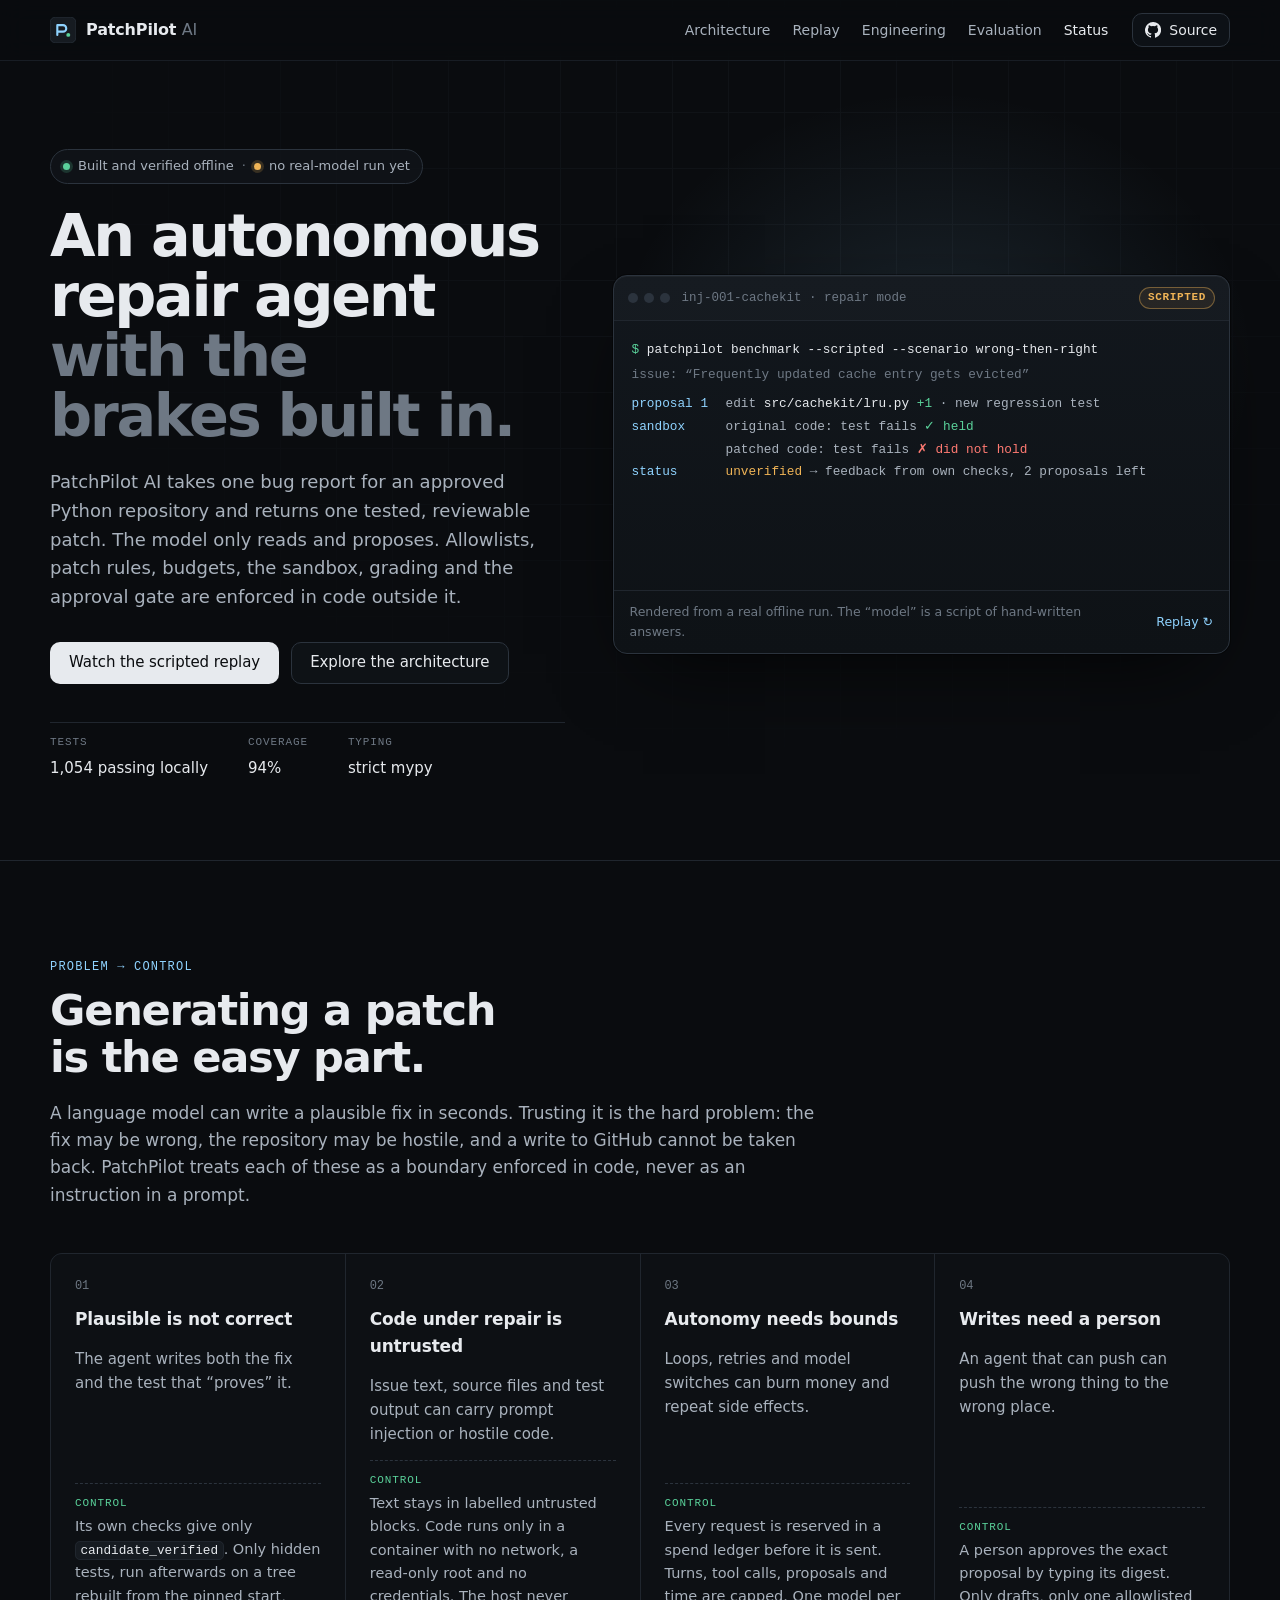
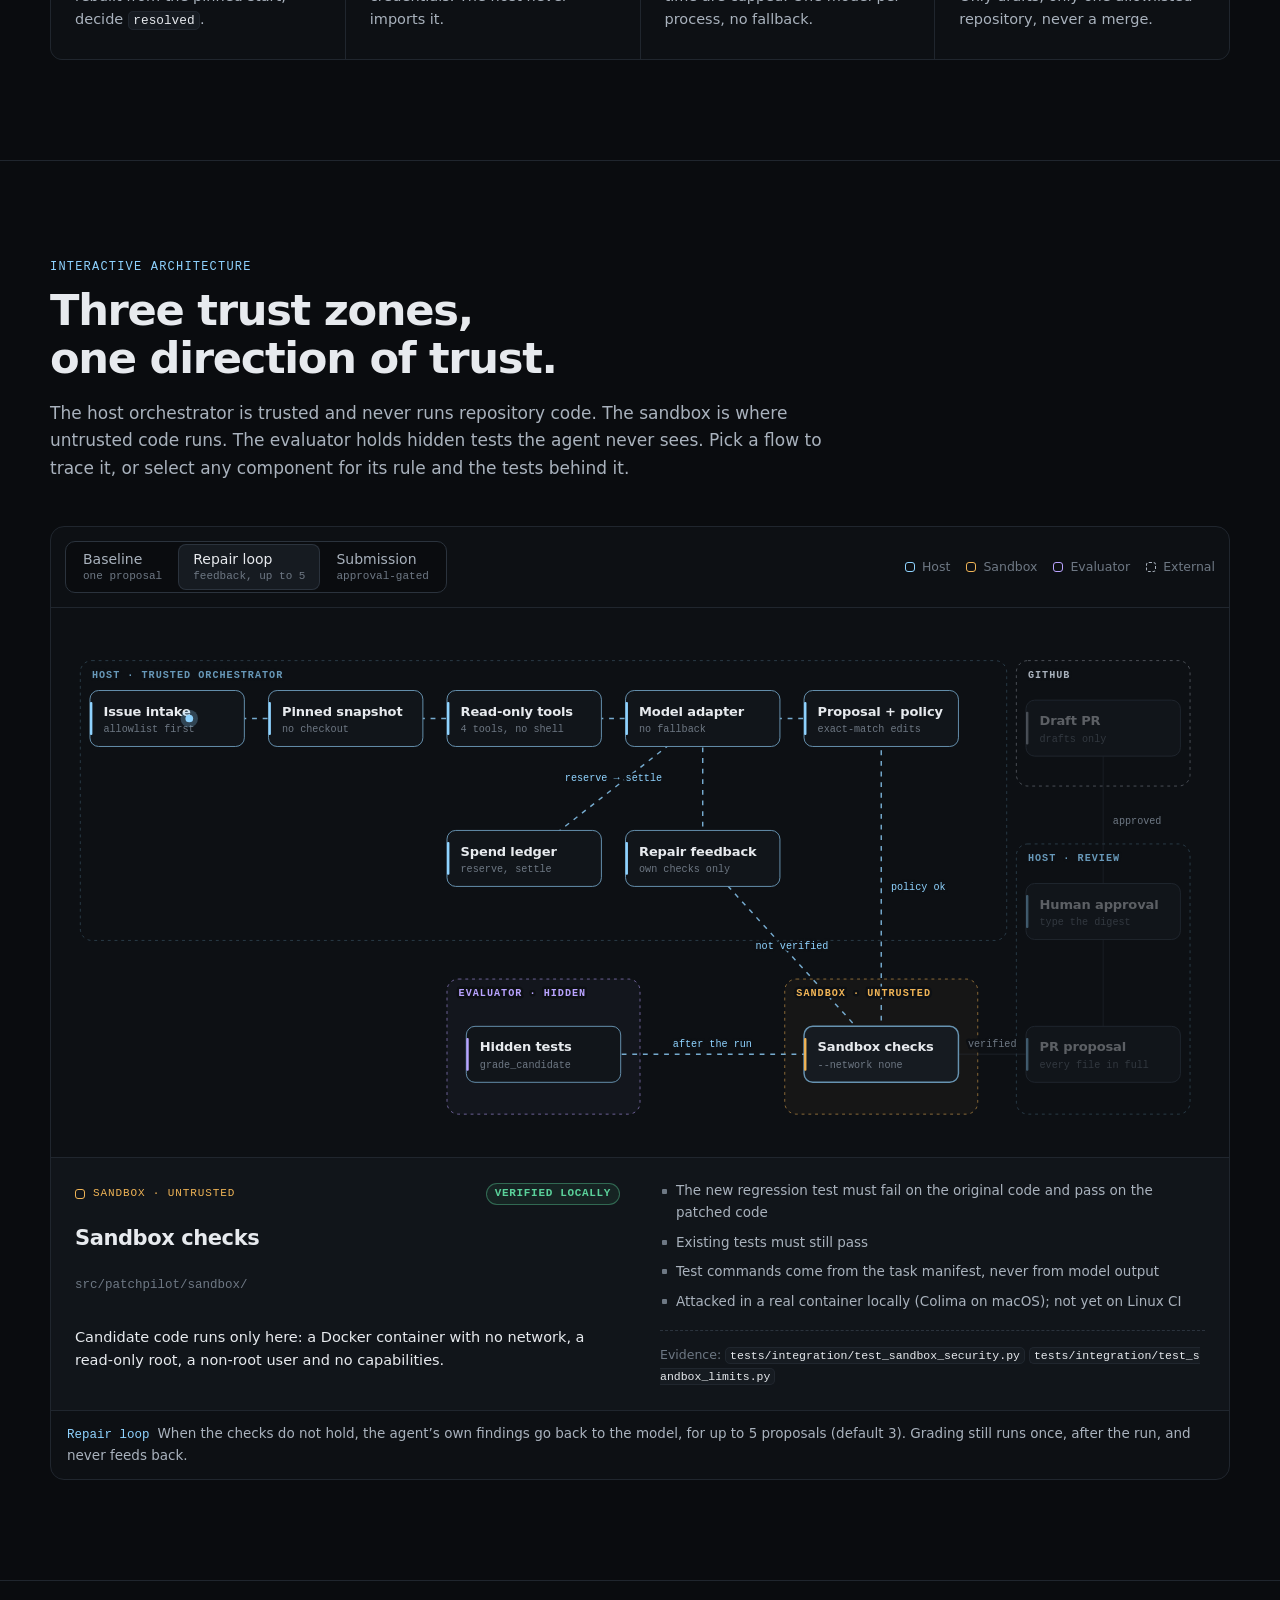
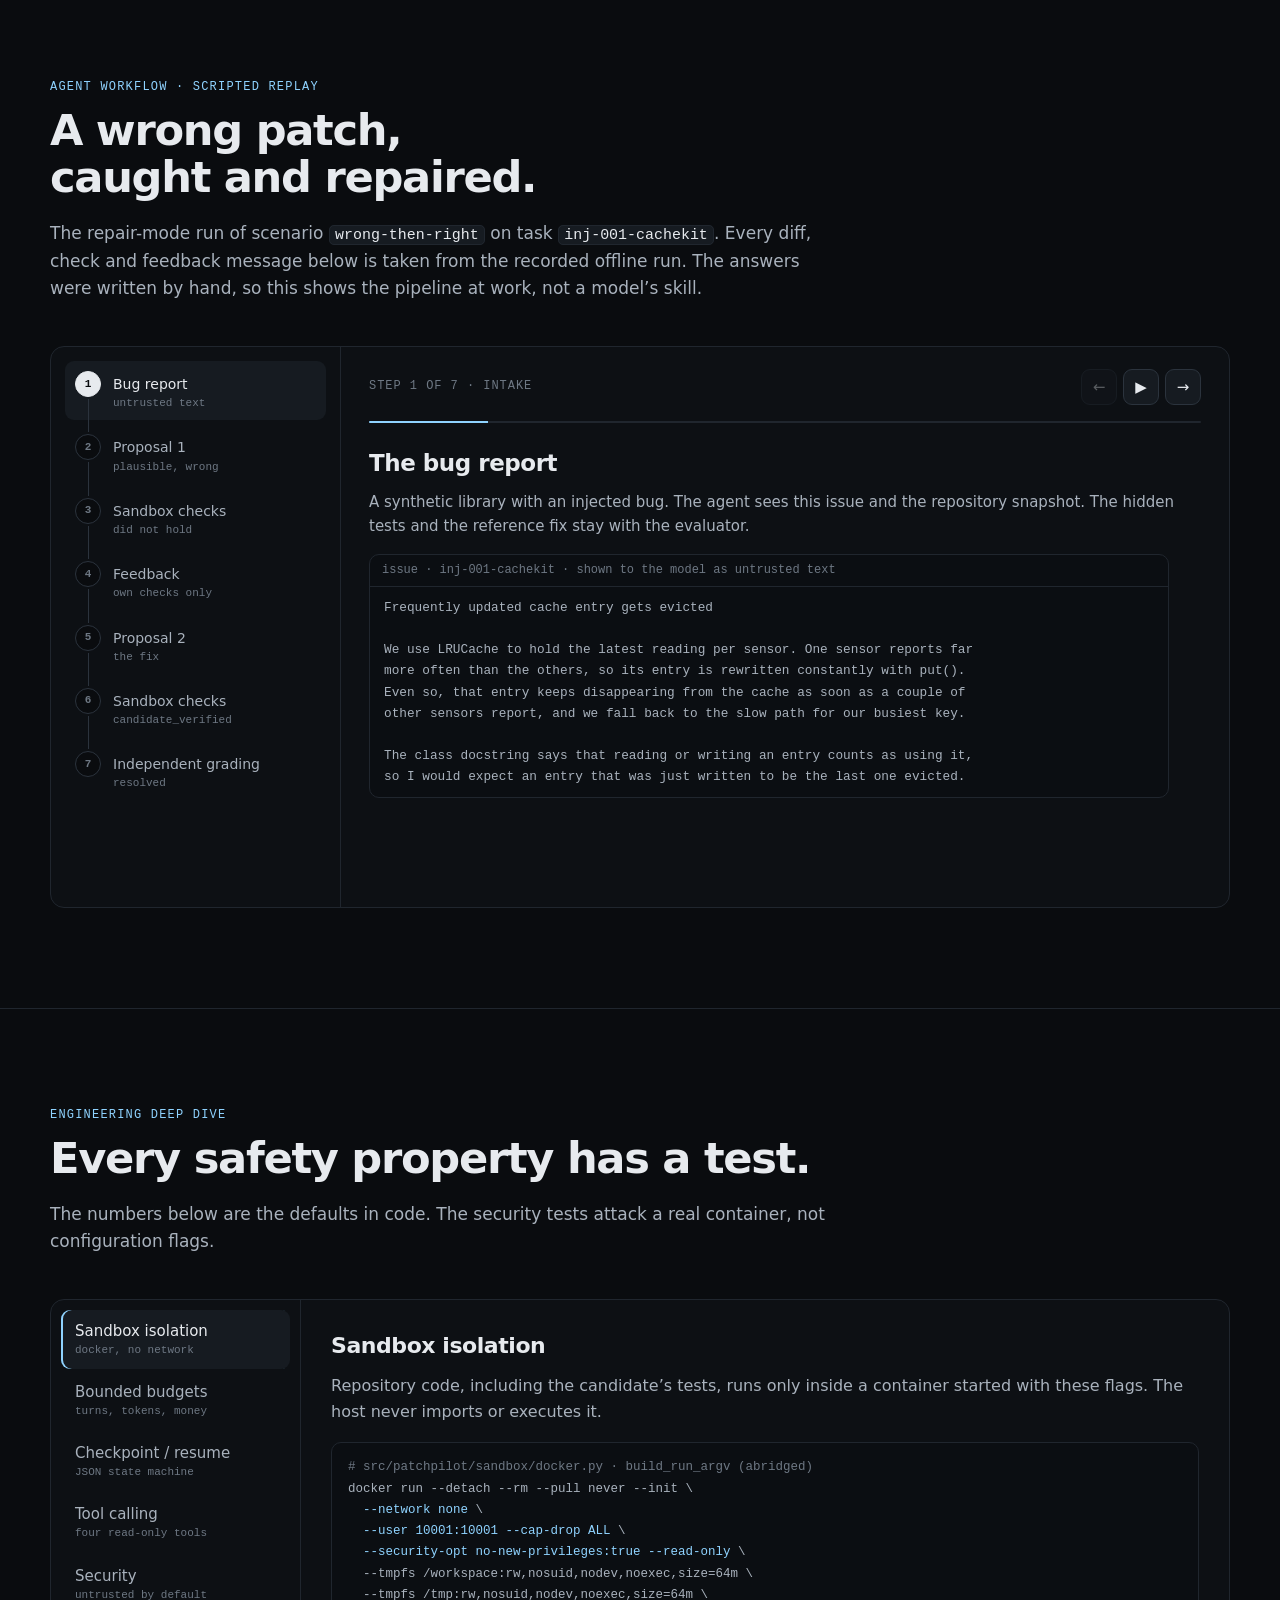
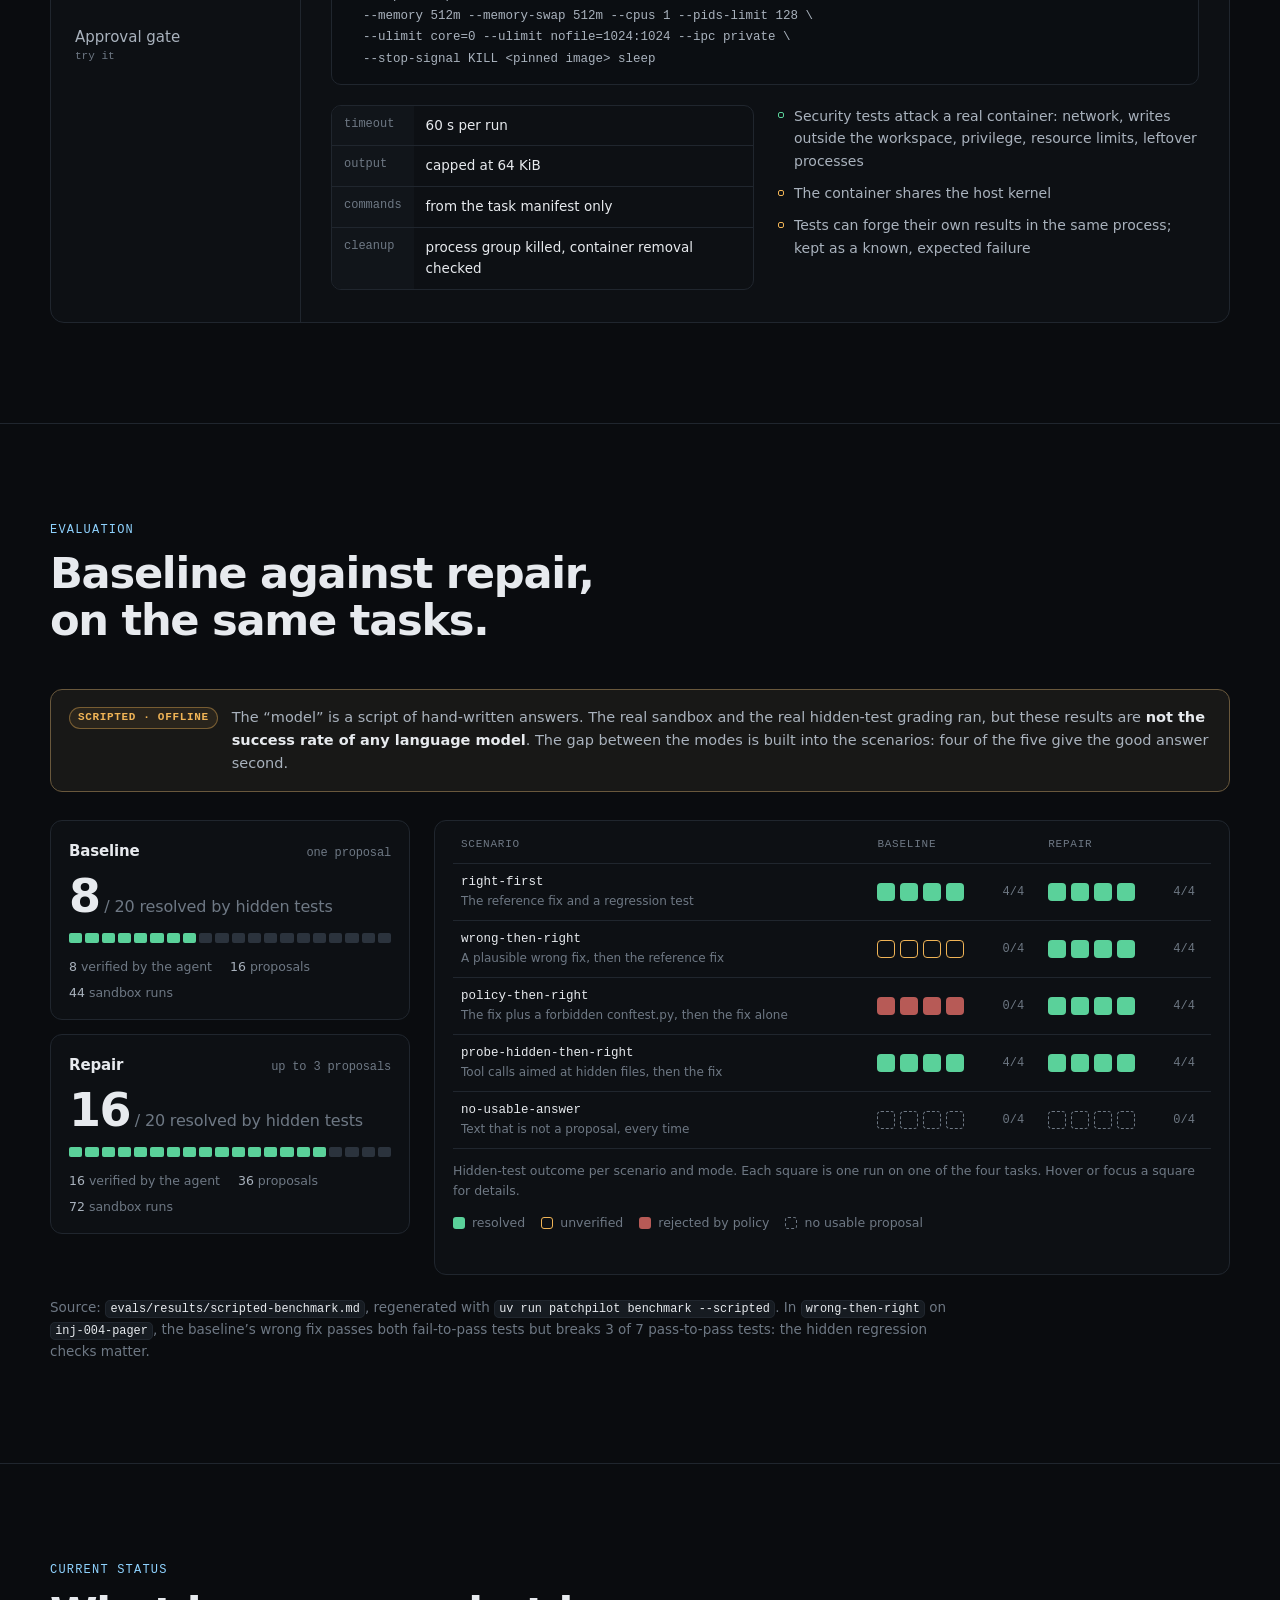
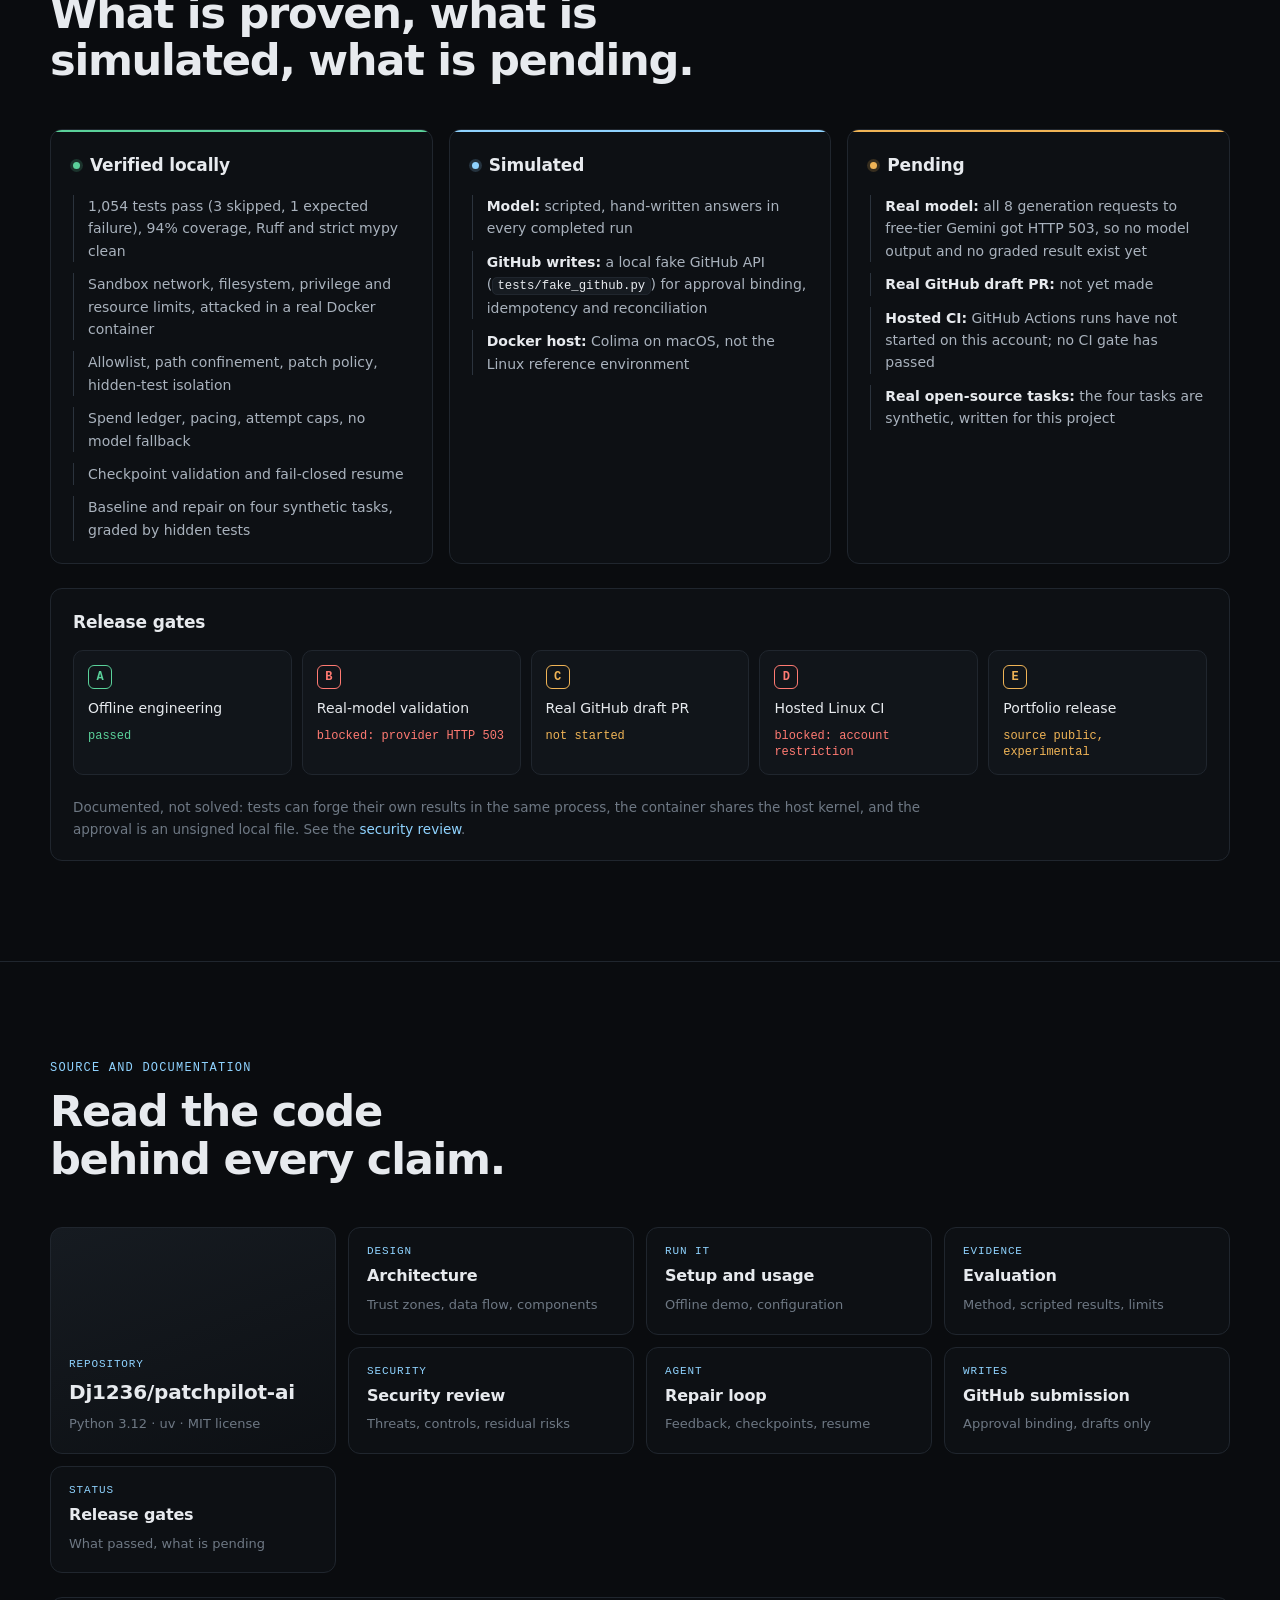
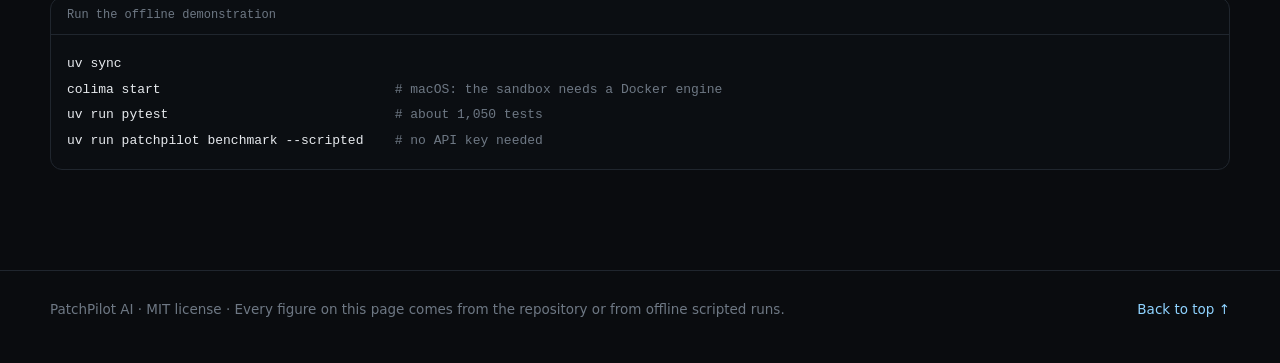
==== site/index.html @ b0c36c96 "feat: add a static, interactive project landing page site/ holds a dependency-free page (HTML, CSS, " ====
<!doctype html>
<html lang="en">
<head>
<meta charset="utf-8">
<meta name="viewport" content="width=device-width, initial-scale=1">
<title>PatchPilot AI</title>
<meta name="description" content="PatchPilot AI: an autonomous Python repair agent whose safety is enforced in code. Built and verified offline with scripted model answers; no real model has completed a run yet.">
<meta name="color-scheme" content="dark">
<meta name="theme-color" content="#0a0c0f">
<link rel="icon" href="data:image/svg+xml,%3Csvg xmlns='http://www.w3.org/2000/svg' viewBox='0 0 32 32'%3E%3Crect width='32' height='32' rx='7' fill='%230f1318'/%3E%3Cpath d='M9 22V10h7a4 4 0 0 1 0 8h-7' fill='none' stroke='%238fd3ff' stroke-width='2.6' stroke-linecap='round' stroke-linejoin='round'/%3E%3Ccircle cx='22.5' cy='22' r='2.4' fill='%235ad19a'/%3E%3C/svg%3E">
<link rel="stylesheet" href="assets/styles.css">
</head>
<body>
<a class="skip" href="#main">Skip to content</a>

<header class="nav" id="top">
  <div class="wrap nav-inner">
    <a class="brand" href="#top" aria-label="PatchPilot AI, back to top">
      <svg viewBox="0 0 32 32" aria-hidden="true"><rect width="32" height="32" rx="7" class="brand-bg"/><path d="M9 22V10h7a4 4 0 0 1 0 8h-7" class="brand-p"/><circle cx="22.5" cy="22" r="2.4" class="brand-dot"/></svg>
      <span>PatchPilot <em>AI</em></span>
    </a>
    <nav aria-label="Sections">
      <a href="#architecture">Architecture</a>
      <a href="#replay">Replay</a>
      <a href="#engineering">Engineering</a>
      <a href="#evaluation">Evaluation</a>
      <a href="#status">Status</a>
    </nav>
    <a class="btn btn-ghost btn-sm" href="https://github.com/Dj1236/patchpilot-ai">
      <svg viewBox="0 0 16 16" aria-hidden="true"><path d="M8 0a8 8 0 0 0-2.53 15.59c.4.07.55-.17.55-.38v-1.33c-2.23.48-2.7-1.07-2.7-1.07-.36-.92-.89-1.17-.89-1.17-.73-.5.05-.49.05-.49.8.06 1.23.83 1.23.83.72 1.22 1.88.87 2.34.66.07-.52.28-.87.5-1.07-1.78-.2-3.65-.89-3.65-3.95 0-.87.31-1.59.82-2.15-.08-.2-.36-1.02.08-2.12 0 0 .67-.21 2.2.82a7.6 7.6 0 0 1 4 0c1.53-1.04 2.2-.82 2.2-.82.44 1.1.16 1.92.08 2.12.51.56.82 1.28.82 2.15 0 3.07-1.87 3.75-3.66 3.95.29.25.54.73.54 1.48v2.2c0 .21.15.46.55.38A8 8 0 0 0 8 0z"/></svg>
      Source
    </a>
  </div>
</header>

<main id="main">

<!-- HERO -->
<section class="hero">
  <div class="wrap hero-grid">
    <div class="hero-copy">
      <p class="status-pill"><span class="dot dot-ok" aria-hidden="true"></span>Built and verified offline <span class="sep" aria-hidden="true">·</span> <span class="dot dot-warn" aria-hidden="true"></span>no real-model run yet</p>
      <h1>An autonomous repair agent <span class="h1-sub">with the brakes built in.</span></h1>
      <p class="lede">PatchPilot AI takes one bug report for an approved Python repository and returns one tested, reviewable patch. The model only reads and proposes. Allowlists, patch rules, budgets, the sandbox, grading and the approval gate are enforced in code outside it.</p>
      <div class="cta">
        <a class="btn btn-primary" href="#replay">Watch the scripted replay</a>
        <a class="btn btn-ghost" href="#architecture">Explore the architecture</a>
      </div>
      <dl class="hero-facts">
        <div><dt>Tests</dt><dd>1,054 passing locally</dd></div>
        <div><dt>Coverage</dt><dd>94%</dd></div>
        <div><dt>Typing</dt><dd>strict mypy</dd></div>
      </dl>
    </div>

    <figure class="console" aria-labelledby="console-cap">
      <div class="console-bar">
        <span class="lights" aria-hidden="true"><i></i><i></i><i></i></span>
        <span class="console-title">inj-001-cachekit · repair mode</span>
        <span class="tag tag-warn">scripted</span>
      </div>
      <ol class="console-body" id="hero-console">
        <li class="cmd"><span class="pr">$</span> patchpilot benchmark --scripted --scenario wrong-then-right</li>
        <li class="dimtxt">issue: “Frequently updated cache entry gets evicted”</li>
        <li><span class="k">proposal 1</span><span>edit <span class="path">src/cachekit/lru.py</span> <span class="add">+1</span> · new regression test</span></li>
        <li><span class="k">sandbox</span><span>original code: test fails <span class="ok">✓ held</span></span></li>
        <li><span class="k"></span><span>patched code: test fails <span class="bad">✗ did not hold</span></span></li>
        <li><span class="k">status</span><span><span class="warn">unverified</span> → feedback from own checks, 2 proposals left</span></li>
        <li><span class="k">proposal 2</span><span>edit <span class="path">src/cachekit/lru.py</span> <span class="add">+1</span> <span class="dimtxt">move_to_end(key)</span></span></li>
        <li><span class="k">sandbox</span><span>fails before ✓ · passes after ✓ · existing tests ✓</span></li>
        <li><span class="k">status</span><span><span class="ok">candidate_verified</span> <span class="dimtxt">agent’s own evidence</span></span></li>
        <li><span class="k">grading</span><span>hidden tests: fail-to-pass <b>3/3</b> · pass-to-pass <b>14/14</b> → <span class="ok">resolved</span></span></li>
      </ol>
      <figcaption id="console-cap" class="console-cap">
        <span>Rendered from a real offline run. The “model” is a script of hand-written answers.</span>
        <button class="link-btn" type="button" id="hero-replay">Replay ↻</button>
      </figcaption>
    </figure>
  </div>
</section>

<!-- PROBLEM -->
<section class="section" id="problem" data-reveal>
  <div class="wrap">
    <header class="section-head">
      <p class="eyebrow">Problem → control</p>
      <h2>Generating a patch is the easy part.</h2>
      <p class="section-lede">A language model can write a plausible fix in seconds. Trusting it is the hard problem: the fix may be wrong, the repository may be hostile, and a write to GitHub cannot be taken back. PatchPilot treats each of these as a boundary enforced in code, never as an instruction in a prompt.</p>
    </header>
    <div class="pc-grid">
      <article class="pc">
        <h3><span class="pc-n">01</span>Plausible is not correct</h3>
        <p class="pc-risk">The agent writes both the fix and the test that “proves” it.</p>
        <p class="pc-ctl"><span>Control</span>Its own checks give only <code>candidate_verified</code>. Only hidden tests, run afterwards on a tree rebuilt from the pinned start, decide <code>resolved</code>.</p>
      </article>
      <article class="pc">
        <h3><span class="pc-n">02</span>Code under repair is untrusted</h3>
        <p class="pc-risk">Issue text, source files and test output can carry prompt injection or hostile code.</p>
        <p class="pc-ctl"><span>Control</span>Text stays in labelled untrusted blocks. Code runs only in a container with no network, a read-only root and no credentials. The host never imports it.</p>
      </article>
      <article class="pc">
        <h3><span class="pc-n">03</span>Autonomy needs bounds</h3>
        <p class="pc-risk">Loops, retries and model switches can burn money and repeat side effects.</p>
        <p class="pc-ctl"><span>Control</span>Every request is reserved in a spend ledger before it is sent. Turns, tool calls, proposals and time are capped. One model per process, no fallback.</p>
      </article>
      <article class="pc">
        <h3><span class="pc-n">04</span>Writes need a person</h3>
        <p class="pc-risk">An agent that can push can push the wrong thing to the wrong place.</p>
        <p class="pc-ctl"><span>Control</span>A person approves the exact proposal by typing its digest. Only drafts, only one allowlisted repository, never a merge.</p>
      </article>
    </div>
  </div>
</section>

<!-- ARCHITECTURE -->
<section class="section" id="architecture" data-reveal>
  <div class="wrap">
    <header class="section-head">
      <p class="eyebrow">Interactive architecture</p>
      <h2>Three trust zones, one direction of trust.</h2>
      <p class="section-lede">The host orchestrator is trusted and never runs repository code. The sandbox is where untrusted code runs. The evaluator holds hidden tests the agent never sees. Pick a flow to trace it, or select any component for its rule and the tests behind it.</p>
    </header>

    <div class="arch">
      <div class="arch-toolbar">
        <div class="segs" role="group" aria-label="Trace a flow">
          <button type="button" class="seg" data-flow="baseline" aria-pressed="false">Baseline<span>one proposal</span></button>
          <button type="button" class="seg" data-flow="repair" aria-pressed="true">Repair loop<span>feedback, up to 5</span></button>
          <button type="button" class="seg" data-flow="submit" aria-pressed="false">Submission<span>approval-gated</span></button>
        </div>
        <p class="arch-legend" aria-hidden="true">
          <span><i class="lg lg-host"></i>Host</span><span><i class="lg lg-sandbox"></i>Sandbox</span><span><i class="lg lg-eval"></i>Evaluator</span><span><i class="lg lg-ext"></i>External</span>
        </p>
      </div>
      <div class="arch-body">
        <div class="arch-stage">
          <svg id="arch-svg" role="group" aria-label="PatchPilot architecture diagram. Each component is a button that shows its details."></svg>
        </div>
        <aside class="arch-detail" id="arch-detail" aria-live="polite"></aside>
      </div>
      <p class="arch-flowcap" id="arch-flowcap"></p>
    </div>
  </div>
</section>

<!-- REPLAY -->
<section class="section" id="replay" data-reveal>
  <div class="wrap">
    <header class="section-head">
      <p class="eyebrow">Agent workflow · scripted replay</p>
      <h2>A wrong patch, caught and repaired.</h2>
      <p class="section-lede">The repair-mode run of scenario <code>wrong-then-right</code> on task <code>inj-001-cachekit</code>. Every diff, check and feedback message below is taken from the recorded offline run. The answers were written by hand, so this shows the pipeline at work, not a model’s skill.</p>
    </header>

    <div class="replay">
      <ol class="rp-steps" id="rp-steps" aria-label="Replay steps"></ol>
      <div class="rp-panel">
        <div class="rp-panel-head">
          <p class="rp-kicker" id="rp-kicker"></p>
          <div class="rp-controls">
            <button type="button" class="icon-btn" id="rp-prev" aria-label="Previous step">←</button>
            <button type="button" class="icon-btn" id="rp-play" aria-label="Play replay">▶</button>
            <button type="button" class="icon-btn" id="rp-next" aria-label="Next step">→</button>
          </div>
        </div>
        <div class="rp-progress" aria-hidden="true"><span id="rp-bar"></span></div>
        <h3 class="rp-title" id="rp-title" tabindex="-1"></h3>
        <div class="rp-body" id="rp-body" aria-live="polite"></div>
      </div>
    </div>
  </div>
</section>

<!-- ENGINEERING -->
<section class="section" id="engineering" data-reveal>
  <div class="wrap">
    <header class="section-head">
      <p class="eyebrow">Engineering deep dive</p>
      <h2>Every safety property has a test.</h2>
      <p class="section-lede">The numbers below are the defaults in code. The security tests attack a real container, not configuration flags.</p>
    </header>
    <div class="dd">
      <div class="dd-tabs" role="tablist" aria-label="Engineering topics" id="dd-tabs"></div>
      <div class="dd-panels" id="dd-panels"></div>
    </div>
  </div>
</section>

<!-- EVALUATION -->
<section class="section" id="evaluation" data-reveal>
  <div class="wrap">
    <header class="section-head">
      <p class="eyebrow">Evaluation</p>
      <h2>Baseline against repair, on the same tasks.</h2>
    </header>
    <div class="scripted-banner" role="note">
      <span class="tag tag-warn">scripted · offline</span>
      <p>The “model” is a script of hand-written answers. The real sandbox and the real hidden-test grading ran, but these results are <strong>not the success rate of any language model</strong>. The gap between the modes is built into the scenarios: four of the five give the good answer second.</p>
    </div>
    <div class="ev-grid">
      <div class="ev-totals" id="ev-totals"></div>
      <div class="ev-matrix-wrap">
        <table class="ev-matrix" id="ev-matrix">
          <caption>Hidden-test outcome per scenario and mode. Each square is one run on one of the four tasks. Hover or focus a square for details.</caption>
        </table>
        <p class="ev-legend" aria-hidden="true"><span><i class="sq sq-resolved"></i>resolved</span><span><i class="sq sq-unverified"></i>unverified</span><span><i class="sq sq-rejected_policy"></i>rejected by policy</span><span><i class="sq sq-invalid_proposal"></i>no usable proposal</span></p>
        <p class="ev-tip" id="ev-tip" aria-live="polite"></p>
      </div>
    </div>
    <p class="fine">Source: <a href="https://github.com/Dj1236/patchpilot-ai/blob/main/evals/results/scripted-benchmark.md"><code>evals/results/scripted-benchmark.md</code></a>, regenerated with <code>uv run patchpilot benchmark --scripted</code>. In <code>wrong-then-right</code> on <code>inj-004-pager</code>, the baseline’s wrong fix passes both fail-to-pass tests but breaks 3 of 7 pass-to-pass tests: the hidden regression checks matter.</p>
  </div>
</section>

<!-- STATUS -->
<section class="section" id="status" data-reveal>
  <div class="wrap">
    <header class="section-head">
      <p class="eyebrow">Current status</p>
      <h2>What is proven, what is simulated, what is pending.</h2>
    </header>
    <div class="st-grid">
      <article class="st st-ok">
        <h3><span class="dot dot-ok" aria-hidden="true"></span>Verified locally</h3>
        <ul>
          <li>1,054 tests pass (3 skipped, 1 expected failure), 94% coverage, Ruff and strict mypy clean</li>
          <li>Sandbox network, filesystem, privilege and resource limits, attacked in a real Docker container</li>
          <li>Allowlist, path confinement, patch policy, hidden-test isolation</li>
          <li>Spend ledger, pacing, attempt caps, no model fallback</li>
          <li>Checkpoint validation and fail-closed resume</li>
          <li>Baseline and repair on four synthetic tasks, graded by hidden tests</li>
        </ul>
      </article>
      <article class="st st-sim">
        <h3><span class="dot dot-sim" aria-hidden="true"></span>Simulated</h3>
        <ul>
          <li><b>Model:</b> scripted, hand-written answers in every completed run</li>
          <li><b>GitHub writes:</b> a local fake GitHub API (<code>tests/fake_github.py</code>) for approval binding, idempotency and reconciliation</li>
          <li><b>Docker host:</b> Colima on macOS, not the Linux reference environment</li>
        </ul>
      </article>
      <article class="st st-pend">
        <h3><span class="dot dot-warn" aria-hidden="true"></span>Pending</h3>
        <ul>
          <li><b>Real model:</b> all 8 generation requests to free-tier Gemini got HTTP 503, so no model output and no graded result exist yet</li>
          <li><b>Real GitHub draft PR:</b> not yet made</li>
          <li><b>Hosted CI:</b> GitHub Actions runs have not started on this account; no CI gate has passed</li>
          <li><b>Real open-source tasks:</b> the four tasks are synthetic, written for this project</li>
        </ul>
      </article>
    </div>
    <div class="gates">
      <h3>Release gates</h3>
      <ol class="gate-list">
        <li class="g-ok"><b>A</b><span>Offline engineering</span><em>passed</em></li>
        <li class="g-block"><b>B</b><span>Real-model validation</span><em>blocked: provider HTTP 503</em></li>
        <li class="g-wait"><b>C</b><span>Real GitHub draft PR</span><em>not started</em></li>
        <li class="g-block"><b>D</b><span>Hosted Linux CI</span><em>blocked: account restriction</em></li>
        <li class="g-wait"><b>E</b><span>Portfolio release</span><em>source public, experimental</em></li>
      </ol>
      <p class="fine">Documented, not solved: tests can forge their own results in the same process, the container shares the host kernel, and the approval is an unsigned local file. See the <a href="https://github.com/Dj1236/patchpilot-ai/blob/main/docs/security-review.md">security review</a>.</p>
    </div>
  </div>
</section>

<!-- DOCS -->
<section class="section" id="docs" data-reveal>
  <div class="wrap">
    <header class="section-head">
      <p class="eyebrow">Source and documentation</p>
      <h2>Read the code behind every claim.</h2>
    </header>
    <div class="docs-grid">
      <a class="doc doc-main" href="https://github.com/Dj1236/patchpilot-ai">
        <span class="doc-k">Repository</span>
        <span class="doc-t">Dj1236/patchpilot-ai</span>
        <span class="doc-d">Python 3.12 · uv · MIT license</span>
      </a>
      <a class="doc" href="https://github.com/Dj1236/patchpilot-ai/blob/main/docs/architecture.md"><span class="doc-k">Design</span><span class="doc-t">Architecture</span><span class="doc-d">Trust zones, data flow, components</span></a>
      <a class="doc" href="https://github.com/Dj1236/patchpilot-ai/blob/main/docs/usage.md"><span class="doc-k">Run it</span><span class="doc-t">Setup and usage</span><span class="doc-d">Offline demo, configuration</span></a>
      <a class="doc" href="https://github.com/Dj1236/patchpilot-ai/blob/main/docs/evaluation.md"><span class="doc-k">Evidence</span><span class="doc-t">Evaluation</span><span class="doc-d">Method, scripted results, limits</span></a>
      <a class="doc" href="https://github.com/Dj1236/patchpilot-ai/blob/main/docs/security-review.md"><span class="doc-k">Security</span><span class="doc-t">Security review</span><span class="doc-d">Threats, controls, residual risks</span></a>
      <a class="doc" href="https://github.com/Dj1236/patchpilot-ai/blob/main/docs/repair-loop.md"><span class="doc-k">Agent</span><span class="doc-t">Repair loop</span><span class="doc-d">Feedback, checkpoints, resume</span></a>
      <a class="doc" href="https://github.com/Dj1236/patchpilot-ai/blob/main/docs/github-submission.md"><span class="doc-k">Writes</span><span class="doc-t">GitHub submission</span><span class="doc-d">Approval binding, drafts only</span></a>
      <a class="doc" href="https://github.com/Dj1236/patchpilot-ai/blob/main/docs/release-checklist.md"><span class="doc-k">Status</span><span class="doc-t">Release gates</span><span class="doc-d">What passed, what is pending</span></a>
    </div>
    <div class="quick">
      <p class="quick-k">Run the offline demonstration</p>
<pre><code>uv sync
colima start                              <span class="c"># macOS: the sandbox needs a Docker engine</span>
uv run pytest                             <span class="c"># about 1,050 tests</span>
uv run patchpilot benchmark --scripted    <span class="c"># no API key needed</span></code></pre>
    </div>
  </div>
</section>

</main>

<footer class="foot">
  <div class="wrap foot-inner">
    <p>PatchPilot AI · MIT license · Every figure on this page comes from the repository or from offline scripted runs.</p>
    <a href="#top">Back to top ↑</a>
  </div>
</footer>

<script src="assets/benchmark-data.js"></script>
<script src="assets/app.js"></script>
</body>
</html>
---- site/assets/styles.css ----
/* PatchPilot AI landing page. No build step, no external requests. */

:root {
  --bg: #0a0c0f;
  --bg-2: #0d1014;
  --panel: #11151a;
  --panel-2: #161b21;
  --line: #20262e;
  --line-2: #2b333d;
  --ink: #e7eaee;
  --ink-2: #a9b2bd;
  --ink-3: #6e7884;
  --accent: #8fd3ff;
  --accent-ink: #06121b;
  --ok: #5ad19a;
  --warn: #f0b456;
  --bad: #ff7a72;
  --violet: #b9a3ff;
  --z-host: #8fd3ff;
  --z-sandbox: #f0b456;
  --z-eval: #b9a3ff;
  --z-ext: #a9b2bd;
  --sans: "Inter", ui-sans-serif, system-ui, -apple-system, "Segoe UI", Roboto, "Helvetica Neue", Arial, sans-serif;
  --mono: ui-monospace, "SF Mono", SFMono-Regular, "JetBrains Mono", Menlo, Consolas, monospace;
  --r: 12px;
  --ease: cubic-bezier(.2, .7, .2, 1);
  color-scheme: dark;
}

*, *::before, *::after { box-sizing: border-box; }
html { scroll-behavior: smooth; scroll-padding-top: 72px; -webkit-text-size-adjust: 100%; }
body {
  margin: 0;
  background: var(--bg);
  color: var(--ink);
  font: 400 16px/1.6 var(--sans);
  -webkit-font-smoothing: antialiased;
  text-rendering: optimizeLegibility;
  overflow-x: hidden;
  position: relative;
}
body::before {
  /* faint engineering grid, fading out below the hero */
  content: "";
  position: absolute;
  inset: 0 0 auto 0;
  height: 1100px;
  pointer-events: none;
  background:
    linear-gradient(var(--line) 1px, transparent 1px) 0 0 / 56px 56px,
    linear-gradient(90deg, var(--line) 1px, transparent 1px) 0 0 / 56px 56px;
  opacity: .28;
  -webkit-mask-image: radial-gradient(ellipse 80% 70% at 60% 20%, #000 20%, transparent 75%);
  mask-image: radial-gradient(ellipse 80% 70% at 60% 20%, #000 20%, transparent 75%);
  z-index: 0;
}
main, .nav, .foot { position: relative; z-index: 1; }
.nav { position: sticky; }
a { color: var(--accent); text-decoration: none; }
a:hover { text-decoration: underline; text-underline-offset: 3px; }
code { font-family: var(--mono); font-size: .88em; color: var(--ink); background: var(--panel-2); border: 1px solid var(--line); border-radius: 5px; padding: .08em .35em; }
b, strong { font-weight: 600; color: var(--ink); }
:focus-visible { outline: 2px solid var(--accent); outline-offset: 3px; border-radius: 6px; }

.wrap { width: min(1180px, 100% - 32px); margin-inline: auto; }
.skip { position: absolute; left: 16px; top: 12px; transform: translateY(-200%); z-index: 50; background: var(--accent); color: var(--accent-ink); padding: 8px 12px; border-radius: 6px; }
.skip:focus { transform: none; }

/* nav */
.nav {
  top: 0; z-index: 20;
  background: color-mix(in srgb, var(--bg) 78%, transparent);
  -webkit-backdrop-filter: saturate(140%) blur(12px);
  backdrop-filter: saturate(140%) blur(12px);
  border-bottom: 1px solid color-mix(in srgb, var(--line) 70%, transparent);
}
.nav-inner { display: flex; align-items: center; gap: 24px; height: 60px; }
.brand { display: inline-flex; align-items: center; gap: 10px; color: var(--ink); font-weight: 600; letter-spacing: -.01em; }
.brand:hover { text-decoration: none; }
.brand svg { width: 26px; height: 26px; }
.brand-bg { fill: var(--panel-2); stroke: var(--line-2); }
.brand-p { fill: none; stroke: var(--accent); stroke-width: 2.6; stroke-linecap: round; stroke-linejoin: round; }
.brand-dot { fill: var(--ok); }
.brand em { font-style: normal; color: var(--ink-3); font-weight: 500; }
.nav nav { display: flex; gap: 22px; margin-left: auto; }
.nav nav a { color: var(--ink-2); font-size: 14px; transition: color .2s; }
.nav nav a:hover, .nav nav a[aria-current="true"] { color: var(--ink); text-decoration: none; }
@media (max-width: 760px) { .nav nav { display: none; } .nav-inner > .btn { margin-left: auto; } }

/* buttons */
.btn {
  display: inline-flex; align-items: center; gap: 8px;
  height: 42px; padding: 0 18px; border-radius: 10px;
  font: 500 15px/1 var(--sans); letter-spacing: -.005em;
  border: 1px solid transparent; cursor: pointer;
  transition: background .2s var(--ease), border-color .2s var(--ease), transform .2s var(--ease), color .2s;
}
.btn:hover { text-decoration: none; }
.btn:active { transform: translateY(1px); }
.btn svg { width: 16px; height: 16px; fill: currentColor; }
.btn-sm { height: 34px; padding: 0 12px; font-size: 14px; }
.btn-primary { background: var(--ink); color: var(--bg); }
.btn-primary:hover { background: #fff; }
.btn-ghost { color: var(--ink); border-color: var(--line-2); background: color-mix(in srgb, var(--panel) 70%, transparent); }
.btn-ghost:hover { border-color: var(--ink-3); background: var(--panel-2); }
.link-btn { background: none; border: 0; padding: 0; color: var(--accent); font: inherit; cursor: pointer; white-space: nowrap; }
.link-btn:hover { text-decoration: underline; }
.icon-btn {
  width: 36px; height: 36px; border-radius: 9px; display: grid; place-items: center;
  border: 1px solid var(--line-2); background: var(--panel-2); color: var(--ink);
  font: 500 15px/1 var(--sans); cursor: pointer; transition: border-color .2s, background .2s;
}
.icon-btn:hover { border-color: var(--ink-3); }
.icon-btn:disabled { opacity: .35; cursor: default; }

/* tags & dots */
.tag { display: inline-flex; align-items: center; height: 22px; padding: 0 8px; border-radius: 999px; font: 600 11px/1 var(--mono); letter-spacing: .06em; text-transform: uppercase; border: 1px solid; white-space: nowrap; }
.tag-warn { color: var(--warn); border-color: color-mix(in srgb, var(--warn) 40%, transparent); background: color-mix(in srgb, var(--warn) 8%, transparent); }
.tag-ok { color: var(--ok); border-color: color-mix(in srgb, var(--ok) 40%, transparent); background: color-mix(in srgb, var(--ok) 8%, transparent); }
.tag-bad { color: var(--bad); border-color: color-mix(in srgb, var(--bad) 40%, transparent); background: color-mix(in srgb, var(--bad) 8%, transparent); }
.tag-sim { color: var(--accent); border-color: color-mix(in srgb, var(--accent) 40%, transparent); background: color-mix(in srgb, var(--accent) 8%, transparent); }
.dot { display: inline-block; width: 7px; height: 7px; border-radius: 50%; flex: none; }
.dot-ok { background: var(--ok); box-shadow: 0 0 0 3px color-mix(in srgb, var(--ok) 18%, transparent); }
.dot-warn { background: var(--warn); box-shadow: 0 0 0 3px color-mix(in srgb, var(--warn) 18%, transparent); }
.dot-sim { background: var(--accent); box-shadow: 0 0 0 3px color-mix(in srgb, var(--accent) 18%, transparent); }

/* hero */
.hero { padding: 88px 0 80px; position: relative; }
.hero::after {
  /* the single soft light source, behind the console */
  content: ""; position: absolute; right: 2%; top: 30px; width: min(640px, 90vw); height: 540px; pointer-events: none;
  background: radial-gradient(closest-side, color-mix(in srgb, var(--accent) 12%, transparent), transparent);
  z-index: -1;
}
.hero-grid { display: grid; grid-template-columns: minmax(0, 1fr) minmax(0, 1.2fr); gap: 48px; align-items: center; }
.status-pill { display: inline-flex; flex-wrap: wrap; align-items: center; gap: 8px; margin: 0 0 22px; padding: 6px 12px; border: 1px solid var(--line-2); border-radius: 999px; font-size: 13px; color: var(--ink-2); background: color-mix(in srgb, var(--panel) 80%, transparent); }
.status-pill .sep { color: var(--ink-3); }
h1 { margin: 0; font-size: clamp(2.3rem, 4.6vw, 3.9rem); line-height: 1.02; letter-spacing: -.04em; font-weight: 640; text-wrap: balance; }
.h1-sub { display: block; color: var(--ink-3); text-wrap: balance; }
.lede { margin: 22px 0 0; max-width: 34em; font-size: 18px; color: var(--ink-2); }
.cta { display: flex; flex-wrap: wrap; gap: 12px; margin-top: 30px; }
.hero-facts { display: flex; flex-wrap: wrap; margin: 38px 0 0; border-top: 1px solid var(--line); }
.hero-facts div { padding: 14px 0 0; margin-right: 40px; }
.hero-facts dt { font: 500 11px/1 var(--mono); letter-spacing: .08em; text-transform: uppercase; color: var(--ink-3); }
.hero-facts dd { margin: 8px 0 0; font-size: 15px; color: var(--ink); }

.console {
  margin: 0; border-radius: 14px; overflow: hidden; min-width: 0;
  background: linear-gradient(180deg, #12171d, #0e1216);
  border: 1px solid var(--line-2);
  box-shadow: 0 1px 0 rgba(255,255,255,.04) inset, 0 30px 80px -30px rgba(0,0,0,.8), 0 0 0 1px rgba(0,0,0,.4);
}
.console-bar { display: flex; align-items: center; gap: 12px; padding: 11px 14px; border-bottom: 1px solid var(--line); background: rgba(255,255,255,.015); }
.lights { display: flex; gap: 6px; }
.lights i { width: 10px; height: 10px; border-radius: 50%; background: var(--line-2); }
.console-title { font: 500 12.5px/1 var(--mono); color: var(--ink-3); margin-right: auto; white-space: nowrap; overflow: hidden; text-overflow: ellipsis; }
.console-body { list-style: none; margin: 0; padding: 18px 18px 14px; font: 400 12.75px/1.8 var(--mono); color: var(--ink-2); }
.console-body li { display: flex; gap: 12px; white-space: nowrap; transition: opacity .35s var(--ease), transform .35s var(--ease); }
.console-body li > span:last-child { overflow: hidden; text-overflow: ellipsis; }
.console-body.typing li { opacity: 0; transform: translateY(4px); }
.console-body.typing li.on { opacity: 1; transform: none; }
.console-body .cmd { color: var(--ink); margin-bottom: 2px; overflow: hidden; text-overflow: ellipsis; display: block; }
.console-body > .dimtxt { display: block; overflow: hidden; text-overflow: ellipsis; margin-bottom: 6px; }
.console-body .pr { color: var(--ok); }
.console-body .k { flex: none; width: 82px; color: var(--accent); }
.console-body .path { color: var(--ink); }
.console-body .add, .console-body .ok { color: var(--ok); }
.console-body .bad { color: var(--bad); }
.console-body .warn { color: var(--warn); }
.dimtxt { color: var(--ink-3); }
.console-body b { color: var(--ink); font-weight: 600; }
.console-cap { display: flex; justify-content: space-between; gap: 16px; padding: 11px 16px; border-top: 1px solid var(--line); font-size: 12.5px; color: var(--ink-3); }

/* sections */
.section { padding: 100px 0; border-top: 1px solid var(--line); }
.section-head { max-width: 780px; margin-bottom: 44px; }
.eyebrow { margin: 0 0 14px; font: 500 12px/1 var(--mono); letter-spacing: .1em; text-transform: uppercase; color: var(--accent); }
h2 { margin: 0; font-size: clamp(1.85rem, 3.4vw, 2.7rem); line-height: 1.1; letter-spacing: -.03em; font-weight: 620; text-wrap: balance; }
h3 { margin: 0; font-size: 17px; letter-spacing: -.01em; font-weight: 600; }
.section-lede { margin: 18px 0 0; font-size: 17px; color: var(--ink-2); }
.fine { margin: 22px 0 0; font-size: 13.5px; color: var(--ink-3); max-width: 900px; }

.js [data-reveal] .wrap > * { transition: opacity .7s var(--ease), transform .7s var(--ease); }
.js [data-reveal]:not(.in) .wrap > * { opacity: 0; transform: translateY(16px); }
.js [data-reveal].in .wrap > :nth-child(2) { transition-delay: .08s; }
.js [data-reveal].in .wrap > :nth-child(3) { transition-delay: .16s; }
.js [data-reveal].in .wrap > :nth-child(n+4) { transition-delay: .22s; }

/* problem/control */
.pc-grid { display: grid; grid-template-columns: repeat(4, minmax(0, 1fr)); gap: 1px; background: var(--line); border: 1px solid var(--line); border-radius: var(--r); overflow: hidden; }
.pc { background: var(--bg-2); padding: 26px 24px 28px; display: flex; flex-direction: column; gap: 14px; transition: background .3s; }
.pc:hover { background: var(--panel); }
.pc h3 { display: flex; flex-direction: column; gap: 14px; }
.pc-n { font: 500 12px/1 var(--mono); color: var(--ink-3); }
.pc-risk { margin: 0; color: var(--ink-2); font-size: 15px; }
.pc-ctl { margin: auto 0 0; padding-top: 14px; border-top: 1px dashed var(--line-2); font-size: 14.5px; color: var(--ink-2); }
.pc-ctl span { display: block; margin-bottom: 6px; font: 500 11px/1 var(--mono); letter-spacing: .08em; text-transform: uppercase; color: var(--ok); }

/* architecture */
.arch { border: 1px solid var(--line); border-radius: 14px; background: var(--bg-2); overflow: hidden; }
.arch-toolbar { display: flex; flex-wrap: wrap; align-items: center; justify-content: space-between; gap: 14px; padding: 14px; border-bottom: 1px solid var(--line); }
.segs { display: inline-flex; padding: 3px; gap: 3px; border: 1px solid var(--line-2); border-radius: 10px; background: var(--bg); }
.seg { display: flex; flex-direction: column; align-items: flex-start; gap: 4px; padding: 7px 14px; border: 0; border-radius: 7px; background: transparent; color: var(--ink-2); font: 500 14px/1.1 var(--sans); cursor: pointer; transition: background .2s, color .2s; text-align: left; }
.seg span { font: 400 11px/1 var(--mono); color: var(--ink-3); }
.seg:hover { color: var(--ink); }
.seg[aria-pressed="true"] { background: var(--panel-2); color: var(--ink); box-shadow: 0 0 0 1px var(--line-2); }
.arch-legend { display: flex; flex-wrap: wrap; gap: 16px; margin: 0; font-size: 12.5px; color: var(--ink-3); }
.arch-legend span { display: inline-flex; align-items: center; gap: 7px; }
.lg { width: 10px; height: 10px; border-radius: 3px; border: 1.5px solid; display: inline-block; }
.lg-host { border-color: var(--z-host); }
.lg-sandbox { border-color: var(--z-sandbox); }
.lg-eval { border-color: var(--z-eval); }
.lg-ext { border-color: var(--z-ext); border-style: dashed; }
.arch-body { display: grid; grid-template-columns: minmax(0, 1fr); }
.arch-stage { padding: 14px 10px; min-width: 0; display: grid; align-items: center; }
#arch-svg { display: block; width: 100%; height: auto; margin-inline: auto; overflow: visible; }
.arch-detail {
  border-top: 1px solid var(--line); padding: 22px 24px 24px; background: var(--panel); min-height: 250px;
  display: grid; grid-template-columns: minmax(0, 1fr) minmax(0, 1fr); column-gap: 40px; align-content: start;
  grid-template-areas: "head list" "title list" "mod list" "rule ev" ". ev";
}
.arch-detail .ad-head { grid-area: head; } .arch-detail .ad-title { grid-area: title; } .arch-detail .ad-mod { grid-area: mod; }
.arch-detail .ad-rule { grid-area: rule; } .arch-detail .ad-list { grid-area: list; margin-top: 0; } .arch-detail .ad-ev { grid-area: ev; }
.arch-detail { animation: rpIn .35s var(--ease); }
.arch-flowcap { margin: 0; padding: 12px 16px; border-top: 1px solid var(--line); font-size: 13.5px; color: var(--ink-2); }
.arch-flowcap b { font-family: var(--mono); font-weight: 500; font-size: 12.5px; color: var(--accent); margin-right: 8px; }

.ad-head { display: flex; justify-content: space-between; align-items: center; gap: 10px; }
.ad-zone { display: inline-flex; align-items: center; gap: 8px; font: 500 11px/1 var(--mono); letter-spacing: .08em; text-transform: uppercase; }
.ad-title { margin: 14px 0 4px; font-size: 21px; letter-spacing: -.02em; }
.ad-mod { font: 400 12.5px/1.4 var(--mono); color: var(--ink-3); }
.ad-rule { margin: 14px 0 0; font-size: 14.5px; color: var(--ink); }
.ad-list { margin: 14px 0 0; padding: 0; list-style: none; display: grid; gap: 8px; font-size: 13.5px; color: var(--ink-2); }
.ad-list li { padding-left: 16px; position: relative; }
.ad-list li::before { content: ""; position: absolute; left: 2px; top: .62em; width: 5px; height: 5px; border-radius: 1px; background: var(--ink-3); }
.ad-ev { margin: 18px 0 0; padding-top: 14px; border-top: 1px dashed var(--line-2); font-size: 12.5px; color: var(--ink-3); }
.ad-ev code { font-size: 11.5px; word-break: break-all; }

/* svg diagram */
.zbox { fill: none; stroke-width: 1; stroke-dasharray: 3 4; }
.zbox-host { stroke: color-mix(in srgb, var(--z-host) 22%, transparent); }
.zbox-sandbox { stroke: color-mix(in srgb, var(--z-sandbox) 55%, transparent); fill: color-mix(in srgb, var(--z-sandbox) 4%, transparent); }
.zbox-eval { stroke: color-mix(in srgb, var(--z-eval) 55%, transparent); fill: color-mix(in srgb, var(--z-eval) 4%, transparent); }
.zbox-ext { stroke: color-mix(in srgb, var(--z-ext) 40%, transparent); }
.zlabel, .edge-label { paint-order: stroke; stroke: var(--bg-2); stroke-width: 5px; stroke-linejoin: round; }
.zlabel { font: 600 10.5px var(--mono); letter-spacing: .1em; }
.zlabel-host { fill: color-mix(in srgb, var(--z-host) 70%, transparent); }
.zlabel-sandbox { fill: var(--z-sandbox); }
.zlabel-eval { fill: var(--z-eval); }
.zlabel-ext { fill: var(--z-ext); }
.edge { fill: none; stroke: var(--line-2); stroke-width: 1.5; transition: stroke .3s, opacity .3s; }
.edge-side { stroke-dasharray: 2 4; }
.edge.on { stroke: color-mix(in srgb, var(--accent) 75%, var(--line-2)); stroke-dasharray: 5 6; animation: flow 1.1s linear infinite; }
.edge.dim { opacity: .3; }
.edge-label { font: 500 10.5px var(--mono); fill: var(--ink-3); transition: fill .3s; }
.edge-label.on { fill: var(--accent); }
@keyframes flow { to { stroke-dashoffset: -11; } }
.node { cursor: pointer; outline: none; transition: opacity .3s; }
.node rect.nb { fill: var(--panel); stroke: var(--line-2); stroke-width: 1; transition: fill .25s, stroke .25s; }
.node text { pointer-events: none; }
.node .nt { font: 600 13.5px var(--sans); fill: var(--ink); letter-spacing: -.01em; }
.node .nm { font: 400 10.5px var(--mono); fill: var(--ink-3); }
.node:hover rect.nb { fill: var(--panel-2); stroke: var(--ink-3); }
.node.sel rect.nb { fill: var(--panel-2); stroke: var(--ink); stroke-width: 1.5; }
.node.lit rect.nb { stroke: color-mix(in srgb, var(--accent) 60%, var(--line-2)); }
.node.pulse rect.nb { fill: color-mix(in srgb, var(--accent) 13%, var(--panel)); stroke: var(--accent); }
.node.dim text, .node.dim rect:not(.nb):not(.ring) { opacity: .35; }
.node.dim rect.nb { stroke: var(--line); }
.node .ring { fill: none; stroke: var(--accent); stroke-width: 2; opacity: 0; }
.node:focus-visible .ring { opacity: 1; }
.packet { fill: var(--accent); }
.packet-halo { fill: color-mix(in srgb, var(--accent) 25%, transparent); }

/* replay */
.replay { display: grid; grid-template-columns: 290px minmax(0, 1fr); border: 1px solid var(--line); border-radius: 14px; overflow: hidden; background: var(--bg-2); }
.rp-steps { list-style: none; margin: 0; padding: 14px; border-right: 1px solid var(--line); display: flex; flex-direction: column; gap: 4px; }
.rp-step { position: relative; }
.rp-step button {
  width: 100%; display: grid; grid-template-columns: 26px 1fr; gap: 12px; align-items: start; text-align: left;
  padding: 10px; border-radius: 9px; border: 0; background: transparent; color: var(--ink-2); cursor: pointer; font: inherit;
  transition: background .2s, color .2s;
}
.rp-step button:hover { background: var(--panel); color: var(--ink); }
.rp-step .n { width: 26px; height: 26px; border-radius: 50%; display: grid; place-items: center; font: 600 11px/1 var(--mono); border: 1px solid var(--line-2); color: var(--ink-3); background: var(--bg); transition: all .25s; position: relative; z-index: 1; }
.rp-step .l { font-size: 14px; line-height: 1.3; padding-top: 4px; }
.rp-step .s { display: block; margin-top: 4px; font: 400 11px/1.2 var(--mono); color: var(--ink-3); }
.rp-step:not(:last-child)::after { content: ""; position: absolute; left: 22.5px; top: 38px; bottom: -12px; width: 1px; background: var(--line-2); }
.rp-step.done .n { border-color: color-mix(in srgb, var(--ok) 55%, transparent); color: var(--ok); }
.rp-step.done.badstep .n { border-color: color-mix(in srgb, var(--bad) 55%, transparent); color: var(--bad); }
.rp-step.cur button { background: var(--panel-2); color: var(--ink); }
.rp-step.cur .n { background: var(--ink); color: var(--bg); border-color: var(--ink); }
.rp-panel { padding: 22px 28px 30px; min-width: 0; min-height: 560px; }
.rp-panel-head { display: flex; align-items: center; justify-content: space-between; gap: 16px; }
.rp-kicker { margin: 0; font: 500 12px/1.3 var(--mono); letter-spacing: .08em; text-transform: uppercase; color: var(--ink-3); }
.rp-controls { display: flex; gap: 6px; flex: none; }
.rp-progress { height: 2px; background: var(--line); border-radius: 2px; margin: 16px 0 22px; overflow: hidden; }
.rp-progress span { display: block; height: 100%; width: 0; background: var(--accent); transition: width .45s var(--ease); }
.rp-title { margin: 0 0 6px; font-size: 23px; letter-spacing: -.02em; outline: none; }
.rp-body { animation: rpIn .45s var(--ease); }
.rp-body > p { margin: 8px 0 0; color: var(--ink-2); font-size: 15px; max-width: 62em; }
.rp-note { margin-top: 16px; padding: 12px 14px; border-left: 2px solid var(--line-2); background: var(--panel); border-radius: 0 8px 8px 0; font-size: 13.5px; color: var(--ink-2); }
.rp-note.warn { border-left-color: var(--warn); }
.rp-note.ok { border-left-color: var(--ok); }
.rp-note.vio { border-left-color: var(--violet); }
@keyframes rpIn { from { opacity: 0; transform: translateY(6px); } to { opacity: 1; transform: none; } }

.code { margin: 16px 0 0; border: 1px solid var(--line); border-radius: 10px; background: #0b0e12; overflow: hidden; }
.code-h { display: flex; justify-content: space-between; align-items: center; gap: 12px; padding: 8px 12px; border-bottom: 1px solid var(--line); font: 500 12px/1.3 var(--mono); color: var(--ink-3); }
.code pre { margin: 0; padding: 10px 0; overflow-x: auto; font: 400 12.75px/1.65 var(--mono); color: var(--ink-2); }
.code pre span { display: block; padding: 0 14px; white-space: pre; min-width: max-content; }
.code.wrap pre span { white-space: pre-wrap; overflow-wrap: anywhere; min-width: 0; }
.code .ln-add { background: color-mix(in srgb, var(--ok) 11%, transparent); color: #c9f2dc; box-shadow: inset 2px 0 var(--ok); }
.code .ln-del { background: color-mix(in srgb, var(--bad) 10%, transparent); color: #ffd0cc; box-shadow: inset 2px 0 var(--bad); }
.code .ln-hunk { color: var(--violet); }
.code .ln-meta { color: var(--ink-3); }
.code .ln-u { color: var(--warn); }
.code .ln-b { color: var(--ink); }
.tabs-mini { display: inline-flex; gap: 2px; padding: 2px; border: 1px solid var(--line-2); border-radius: 7px; }
.tabs-mini button { border: 0; background: transparent; color: var(--ink-3); font: 500 11.5px var(--mono); padding: 4px 8px; border-radius: 5px; cursor: pointer; }
.tabs-mini button[aria-pressed="true"] { background: var(--panel-2); color: var(--ink); }

.checks { width: 100%; margin-top: 16px; border-collapse: collapse; font-size: 13.5px; }
.checks th, .checks td { text-align: left; padding: 10px 12px; border-bottom: 1px solid var(--line); vertical-align: top; }
.checks th { font: 500 11px/1.2 var(--mono); letter-spacing: .07em; text-transform: uppercase; color: var(--ink-3); }
.checks td { color: var(--ink-2); }
.checks .held { color: var(--ok); font-weight: 600; white-space: nowrap; }
.checks .nothold { color: var(--bad); font-weight: 600; white-space: nowrap; }
.checks tbody tr { animation: rpIn .5s var(--ease) both; }
.checks tbody tr:nth-child(2) { animation-delay: .25s; }
.checks tbody tr:nth-child(3) { animation-delay: .5s; }
.score { display: grid; grid-template-columns: repeat(3, minmax(0, 1fr)); gap: 12px; margin-top: 18px; }
.score div { border: 1px solid var(--line); border-radius: 10px; padding: 14px; background: var(--panel); }
.score dt { font: 500 11px/1.2 var(--mono); letter-spacing: .07em; text-transform: uppercase; color: var(--ink-3); }
.score dd { margin: 8px 0 0; font-size: 26px; letter-spacing: -.02em; font-weight: 600; }
.score dd small { font-size: 13px; color: var(--ink-3); font-weight: 400; }
.score .okv { color: var(--ok); }
.flowline { display: flex; flex-wrap: wrap; align-items: center; gap: 6px; margin-top: 16px; font: 500 12px/1 var(--mono); color: var(--ink-3); }
.flowline span { padding: 6px 9px; border: 1px solid var(--line-2); border-radius: 6px; }
.flowline span.hl { color: var(--ink); border-color: var(--ink-3); }
.flowline i { font-style: normal; }

/* deep dive */
.dd { display: grid; grid-template-columns: 250px minmax(0, 1fr); border: 1px solid var(--line); border-radius: 14px; overflow: hidden; background: var(--bg-2); }
.dd-tabs { display: flex; flex-direction: column; padding: 10px; gap: 2px; border-right: 1px solid var(--line); }
.dd-tab { display: flex; flex-direction: column; gap: 4px; text-align: left; padding: 12px 14px; border: 0; border-radius: 9px; background: transparent; color: var(--ink-2); font: 500 15px/1.2 var(--sans); cursor: pointer; transition: background .2s, color .2s; }
.dd-tab span { font: 400 11px/1.2 var(--mono); color: var(--ink-3); }
.dd-tab:hover { background: var(--panel); color: var(--ink); }
.dd-tab[aria-selected="true"] { background: var(--panel-2); color: var(--ink); box-shadow: inset 2px 0 var(--accent); }
.dd-panel { padding: 28px 30px 32px; min-width: 0; animation: rpIn .4s var(--ease); }
.dd-panel[hidden] { display: none; }
.dd-panel h3 { font-size: 22px; letter-spacing: -.02em; }
.dd-panel > p { margin: 10px 0 0; color: var(--ink-2); max-width: 60em; }
.dd-cols { display: grid; grid-template-columns: minmax(0, 1fr) minmax(0, 1fr); gap: 22px; margin-top: 20px; }
.kv { margin: 0; display: grid; grid-template-columns: auto 1fr; border: 1px solid var(--line); border-radius: 10px; overflow: hidden; font-size: 13.5px; align-content: start; }
.kv dt, .kv dd { margin: 0; padding: 9px 12px; border-top: 1px solid var(--line); }
.kv dt:first-of-type, .kv dd:first-of-type { border-top: 0; }
.kv dt { color: var(--ink-3); font-family: var(--mono); font-size: 12px; background: var(--panel); white-space: nowrap; }
.kv dd { color: var(--ink); }
.bul { margin: 0; padding: 0; list-style: none; display: grid; gap: 10px; font-size: 14px; color: var(--ink-2); align-content: start; }
.bul li { padding-left: 18px; position: relative; }
.bul li::before { content: ""; position: absolute; left: 2px; top: .55em; width: 6px; height: 6px; border: 1.5px solid var(--ok); border-radius: 2px; }
.bul li.lim::before { border-color: var(--warn); }
.term { margin: 18px 0 0; padding: 14px 16px; border: 1px solid var(--line); border-radius: 10px; background: #0b0e12; font: 400 12.5px/1.7 var(--mono); color: var(--ink-2); overflow-x: auto; white-space: pre; }
.term .f { color: var(--accent); }
.term .c { color: var(--ink-3); }
.sm { margin-top: 18px; display: flex; flex-wrap: wrap; gap: 6px; align-items: center; font: 500 12px/1 var(--mono); }
.sm span { padding: 7px 10px; border-radius: 6px; border: 1px solid var(--line-2); color: var(--ink-2); background: var(--panel); }
.sm i { color: var(--ink-3); font-style: normal; }

.approve { margin-top: 20px; border: 1px solid var(--line-2); border-radius: 12px; background: var(--panel); padding: 18px; }
.approve-h { display: flex; flex-wrap: wrap; justify-content: space-between; gap: 10px; align-items: center; }
.approve-h p { margin: 0; font: 500 12px/1.3 var(--mono); color: var(--ink-3); letter-spacing: .04em; }
.digest { margin: 12px 0 0; font: 500 13px/1.6 var(--mono); color: var(--ink-2); word-break: break-all; }
.digest mark { background: color-mix(in srgb, var(--accent) 16%, transparent); color: var(--ink); border-radius: 3px; padding: 0 1px; }
.approve label { display: block; margin-top: 14px; font-size: 13.5px; color: var(--ink-2); }
.approve-row { display: flex; gap: 10px; margin-top: 8px; flex-wrap: wrap; }
.approve input { flex: 1 1 220px; min-width: 0; height: 40px; padding: 0 12px; border-radius: 8px; border: 1px solid var(--line-2); background: var(--bg); color: var(--ink); font: 500 14px var(--mono); letter-spacing: .05em; }
.approve input:focus { outline: 2px solid var(--accent); outline-offset: 1px; }
.approve-out { margin: 12px 0 0; font-size: 13.5px; color: var(--ink-3); min-height: 1.6em; }
.approve-out.ok { color: var(--ok); }
.approve-out.bad { color: var(--bad); }

/* evaluation */
.scripted-banner { display: flex; gap: 14px; align-items: flex-start; padding: 16px 18px; border: 1px solid color-mix(in srgb, var(--warn) 35%, var(--line)); border-radius: 12px; background: color-mix(in srgb, var(--warn) 5%, var(--bg-2)); margin-bottom: 28px; }
.scripted-banner p { margin: 0; font-size: 14.5px; color: var(--ink-2); }
.scripted-banner .tag { flex: none; margin-top: 1px; }
.ev-grid { display: grid; grid-template-columns: 360px minmax(0, 1fr); gap: 24px; align-items: start; }
.ev-totals { display: grid; gap: 14px; }
.ev-mode { border: 1px solid var(--line); border-radius: 12px; padding: 18px 18px 16px; background: var(--bg-2); }
.ev-mode h3 { display: flex; justify-content: space-between; align-items: baseline; gap: 10px; font-size: 15px; }
.ev-mode h3 span { font: 400 12px var(--mono); color: var(--ink-3); }
.ev-big { margin: 10px 0 0; font-size: 46px; line-height: 1; letter-spacing: -.035em; font-weight: 640; }
.ev-big small { font-size: 16px; color: var(--ink-3); font-weight: 500; letter-spacing: -.01em; }
.ev-bar { display: grid; grid-template-columns: repeat(20, 1fr); gap: 3px; margin-top: 14px; }
.ev-bar i { height: 10px; border-radius: 2px; background: var(--line-2); transform-origin: bottom; }
.ev-bar i.r { background: var(--ok); }
.js .ev-bar i { transform: scaleY(.2); opacity: .3; transition: transform .5s var(--ease), opacity .5s var(--ease); }
.js .in .ev-bar i { transform: none; opacity: 1; }
.ev-sub { display: flex; flex-wrap: wrap; gap: 6px 18px; margin: 14px 0 0; font-size: 12.5px; color: var(--ink-3); }
.ev-sub b { color: var(--ink-2); font-weight: 500; }
.ev-matrix-wrap { min-width: 0; border: 1px solid var(--line); border-radius: 12px; background: var(--bg-2); padding: 6px 18px 14px; overflow-x: auto; }
.ev-matrix { width: 100%; border-collapse: collapse; font-size: 13.5px; }
.ev-matrix caption { text-align: left; caption-side: bottom; padding-top: 12px; font-size: 12.5px; color: var(--ink-3); }
.ev-matrix th, .ev-matrix td { padding: 11px 8px; border-bottom: 1px solid var(--line); text-align: left; }
.ev-matrix thead th { font: 500 11px/1.2 var(--mono); letter-spacing: .07em; text-transform: uppercase; color: var(--ink-3); }
.ev-matrix tbody th { font: 500 12.5px var(--mono); color: var(--ink); font-weight: 500; }
.ev-matrix tbody th small { display: block; margin-top: 4px; font: 400 12px/1.35 var(--sans); color: var(--ink-3); }
.ev-matrix td.cnt { font: 500 12px var(--mono); color: var(--ink-3); white-space: nowrap; }
.cells { display: flex; gap: 5px; }
.sq { display: inline-block; width: 18px; height: 18px; border-radius: 4px; border: 1.5px solid transparent; }
button.sq { padding: 0; cursor: pointer; transition: transform .15s var(--ease); }
button.sq:hover, button.sq:focus-visible { transform: scale(1.2); }
.sq-resolved { background: var(--ok); }
.sq-unverified { background: transparent; border-color: var(--warn); }
.sq-rejected_policy { background: color-mix(in srgb, var(--bad) 70%, transparent); }
.sq-invalid_proposal { background: transparent; border-color: var(--ink-3); border-style: dashed; }
.ev-legend { display: flex; flex-wrap: wrap; gap: 16px; margin: 12px 0 0; font-size: 12.5px; color: var(--ink-3); }
.ev-legend span { display: inline-flex; align-items: center; gap: 7px; }
.ev-legend .sq { width: 12px; height: 12px; border-radius: 3px; }
.ev-tip { margin: 8px 0 0; min-height: 1.5em; font: 400 12.5px var(--mono); color: var(--ink-2); }

/* status */
.st-grid { display: grid; grid-template-columns: repeat(3, minmax(0, 1fr)); gap: 16px; }
.st { border: 1px solid var(--line); border-radius: 12px; padding: 22px; background: var(--bg-2); position: relative; overflow: hidden; }
.st::before { content: ""; position: absolute; inset: 0 0 auto 0; height: 2px; }
.st-ok::before { background: var(--ok); }
.st-sim::before { background: var(--accent); }
.st-pend::before { background: var(--warn); }
.st h3 { display: flex; align-items: center; gap: 10px; }
.st ul { margin: 16px 0 0; padding: 0; list-style: none; display: grid; gap: 11px; font-size: 14px; color: var(--ink-2); }
.st li { padding-left: 14px; border-left: 1px solid var(--line-2); }
.gates { margin-top: 24px; border: 1px solid var(--line); border-radius: 12px; padding: 20px 22px; background: var(--bg-2); }
.gate-list { list-style: none; margin: 14px 0 0; padding: 0; display: grid; grid-template-columns: repeat(5, minmax(0, 1fr)); gap: 10px; }
.gate-list li { display: flex; flex-direction: column; gap: 8px; padding: 14px; border-radius: 10px; border: 1px solid var(--line); background: var(--panel); font-size: 14px; }
.gate-list b { font: 600 12px/1 var(--mono); width: 24px; height: 24px; border-radius: 6px; display: grid; place-items: center; border: 1px solid; }
.gate-list em { font: 400 12px/1.35 var(--mono); font-style: normal; }
.g-ok b, .g-ok em { color: var(--ok); }
.g-block b, .g-block em { color: var(--bad); }
.g-wait b, .g-wait em { color: var(--warn); }

/* docs */
.docs-grid { display: grid; grid-template-columns: repeat(4, minmax(0, 1fr)); gap: 12px; }
.doc { display: flex; flex-direction: column; gap: 6px; padding: 18px; border: 1px solid var(--line); border-radius: 12px; background: var(--bg-2); color: var(--ink); transition: border-color .2s, background .2s, transform .2s var(--ease); }
.doc:hover { text-decoration: none; border-color: var(--ink-3); background: var(--panel); transform: translateY(-2px); }
.doc-main { grid-row: span 2; justify-content: flex-end; background: linear-gradient(160deg, var(--panel-2), var(--bg-2)); }
.doc-main .doc-t { font-size: 20px; }
.doc-k { font: 500 11px/1 var(--mono); letter-spacing: .08em; text-transform: uppercase; color: var(--accent); }
.doc-t { font-weight: 600; letter-spacing: -.01em; }
.doc-d { font-size: 13px; color: var(--ink-3); }
.quick { margin-top: 24px; border: 1px solid var(--line); border-radius: 12px; overflow: hidden; background: #0b0e12; }
.quick-k { margin: 0; padding: 10px 16px; border-bottom: 1px solid var(--line); font: 500 12px/1.3 var(--mono); color: var(--ink-3); }
.quick pre { margin: 0; padding: 16px; overflow-x: auto; }
.quick code { background: none; border: 0; padding: 0; font-size: 13px; line-height: 1.8; color: var(--ink); }
.quick .c { color: var(--ink-3); }

.foot { border-top: 1px solid var(--line); padding: 28px 0 40px; font-size: 13.5px; color: var(--ink-3); }
.foot-inner { display: flex; justify-content: space-between; gap: 16px; flex-wrap: wrap; }
.foot p { margin: 0; }

/* responsive */
@media (max-width: 1080px) {
  .hero-grid { grid-template-columns: 1fr; gap: 44px; }
  .pc-grid { grid-template-columns: repeat(2, minmax(0, 1fr)); }
  .ev-grid { grid-template-columns: 1fr; }
  .ev-totals { grid-template-columns: 1fr 1fr; }
  .docs-grid { grid-template-columns: repeat(2, minmax(0, 1fr)); }
  .doc-main { grid-column: span 2; grid-row: auto; }
  .gate-list { grid-template-columns: repeat(3, minmax(0, 1fr)); }
}
@media (max-width: 820px) {
  .replay, .dd { grid-template-columns: 1fr; }
  .rp-steps { flex-direction: row; overflow-x: auto; border-right: 0; border-bottom: 1px solid var(--line); padding: 10px; gap: 4px; }
  .rp-step { flex: none; }
  .rp-step::after { display: none; }
  .rp-step button { grid-template-columns: 26px auto; padding: 8px 10px; }
  .rp-step .s { display: none; }
  .rp-step .l { font-size: 13px; white-space: nowrap; }
  .rp-panel { padding: 18px 16px 22px; min-height: 0; }
  .dd-tabs { flex-direction: row; overflow-x: auto; border-right: 0; border-bottom: 1px solid var(--line); }
  .dd-tab { flex: none; }
  .dd-tab span { display: none; }
  .dd-panel { padding: 20px 16px 24px; }
  .dd-cols { grid-template-columns: 1fr; }
  .arch-detail { display: block; min-height: 0; }
  .arch-detail .ad-list { margin-top: 14px; }
  .st-grid { grid-template-columns: 1fr; }
}
@media (max-width: 600px) {
  body { font-size: 15px; }
  .hero { padding: 44px 0 48px; }
  .lede { font-size: 16.5px; }
  .section { padding: 68px 0; }
  .pc-grid { grid-template-columns: 1fr; }
  .ev-totals { grid-template-columns: 1fr; }
  .docs-grid { grid-template-columns: 1fr; }
  .doc-main { grid-column: auto; }
  .gate-list { grid-template-columns: 1fr 1fr; }
  .console-body { font-size: 11px; padding: 14px 12px; }
  .console-body .k { width: 74px; white-space: nowrap; }
  .ev-matrix tbody th small, .ev-matrix td.cnt, .ev-matrix thead th:empty { display: none; }
  .ev-matrix .sq { width: 15px; height: 15px; }
  .cells { gap: 4px; }
  .ev-matrix-wrap { padding: 4px 12px 12px; }
  .console-body li, .console-body .cmd { white-space: normal; overflow-wrap: anywhere; }
  .console-body li > span:last-child { overflow: visible; }
  .console-body li { gap: 8px; }
  .console-cap { flex-direction: column; gap: 6px; }
  .segs { display: flex; width: 100%; }
  .seg { flex: 1; padding: 7px 8px; }
  .seg span { display: none; }
  .score { grid-template-columns: 1fr; }
  .checks { font-size: 12.5px; }
  .checks th, .checks td { padding: 8px 6px; }
  .hero-facts div { margin-right: 24px; }
  .scripted-banner { flex-direction: column; }
}

@media (prefers-reduced-motion: reduce) {
  html { scroll-behavior: auto; }
  *, *::before, *::after { animation-duration: .001ms !important; animation-iteration-count: 1 !important; transition-duration: .001ms !important; transition-delay: 0s !important; }
  .edge.on { animation: none; stroke-dasharray: none; }
}
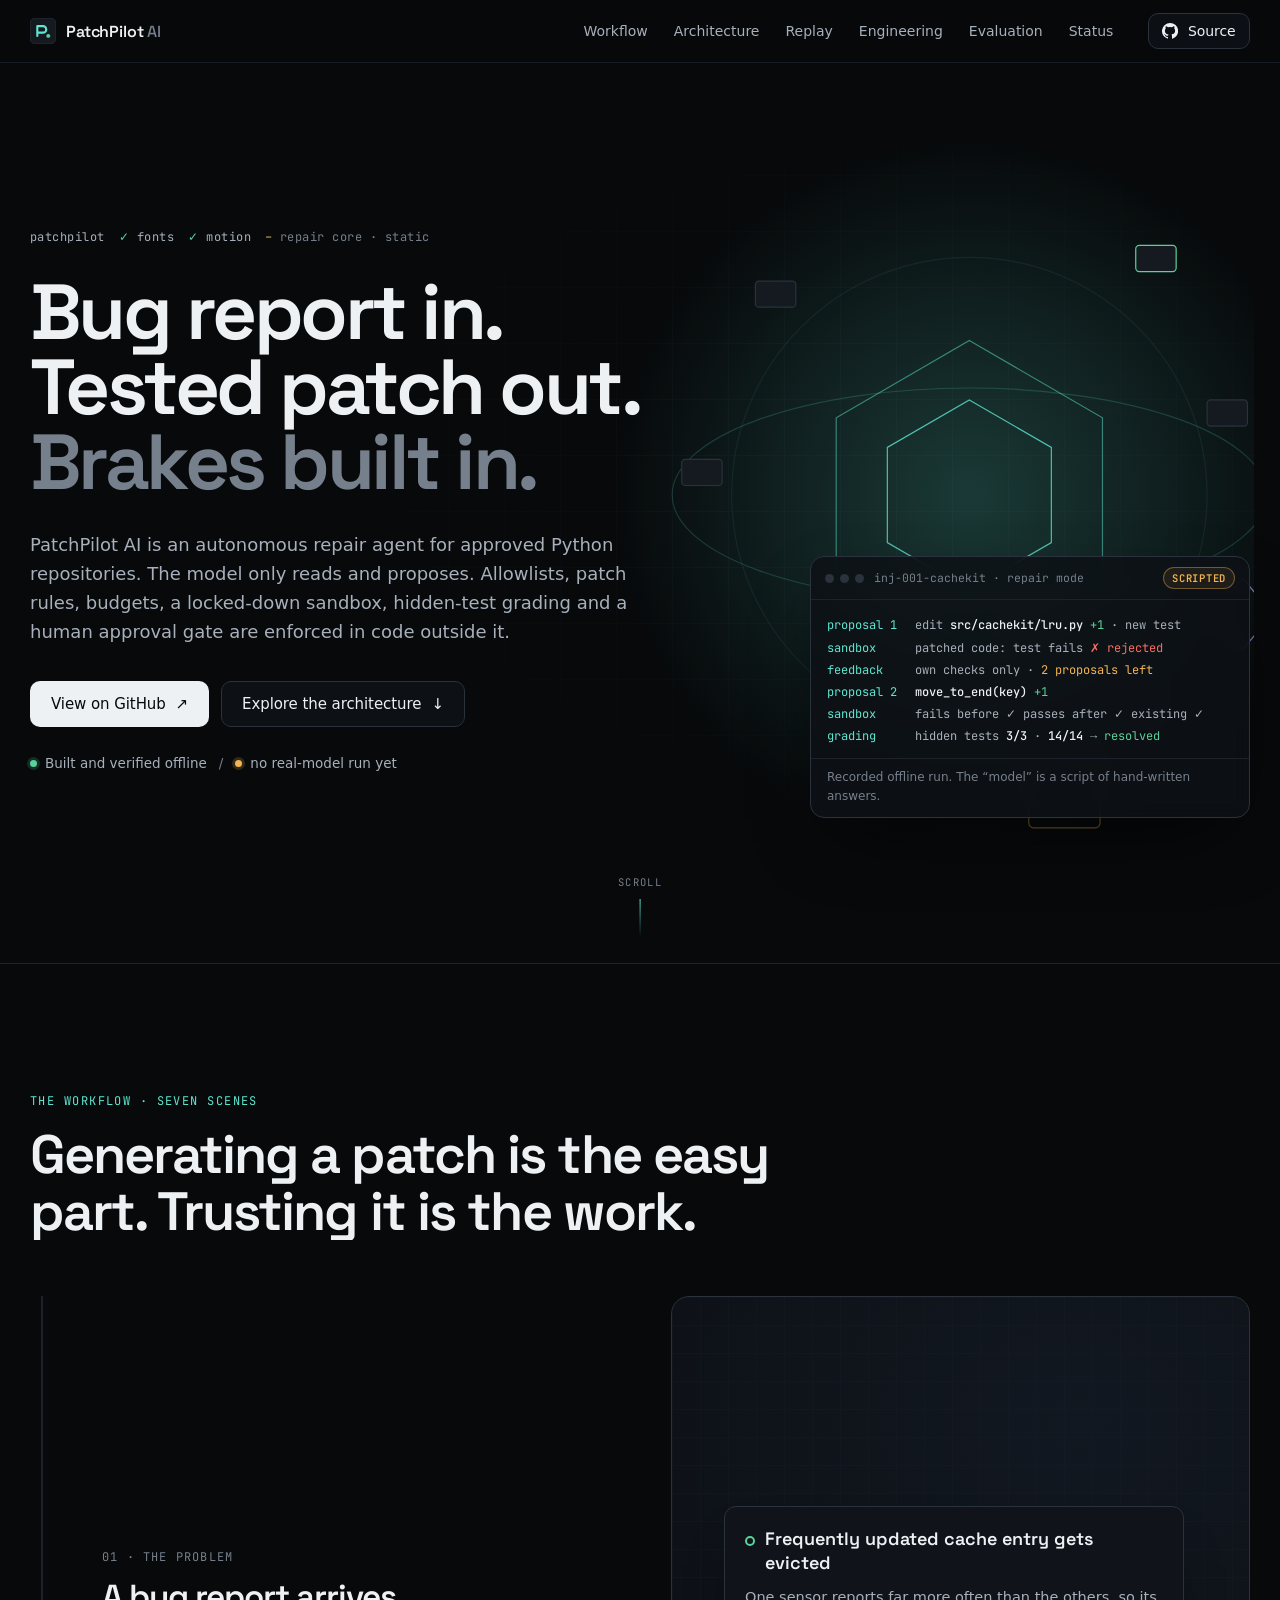
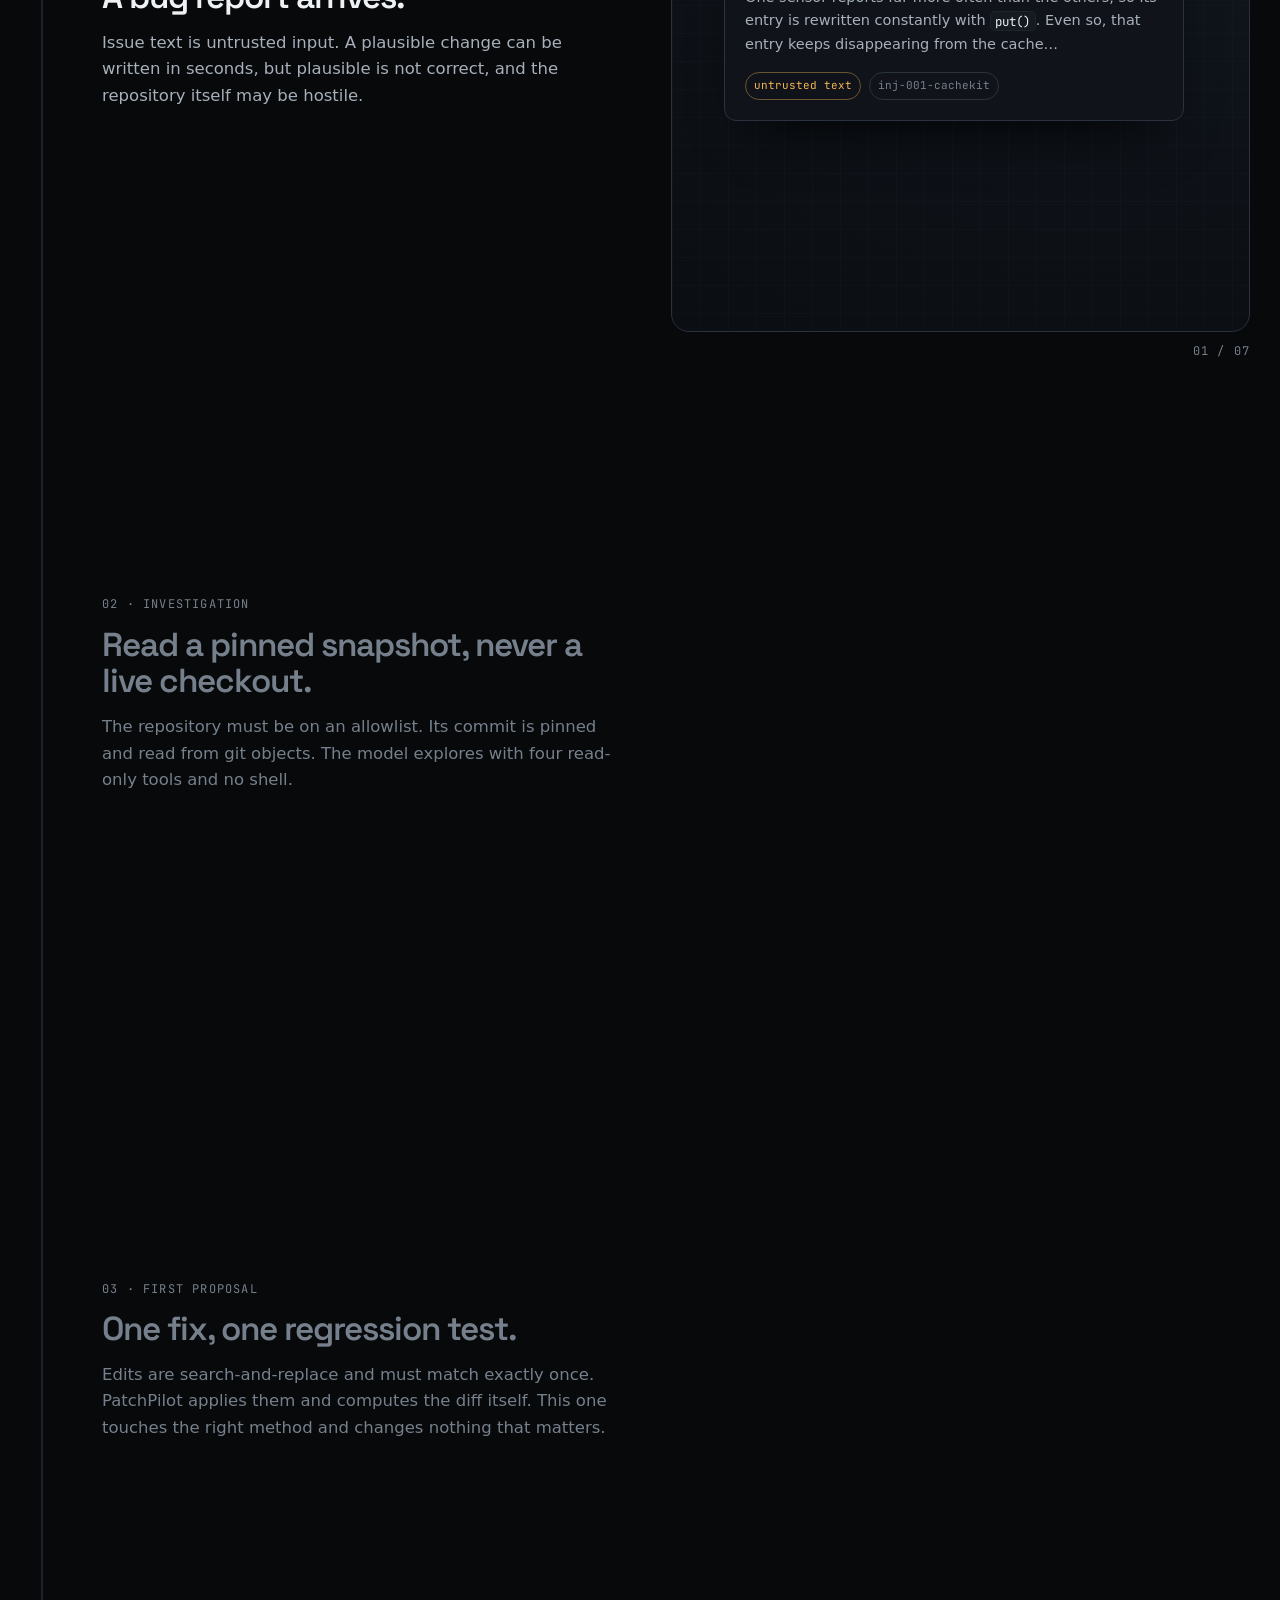
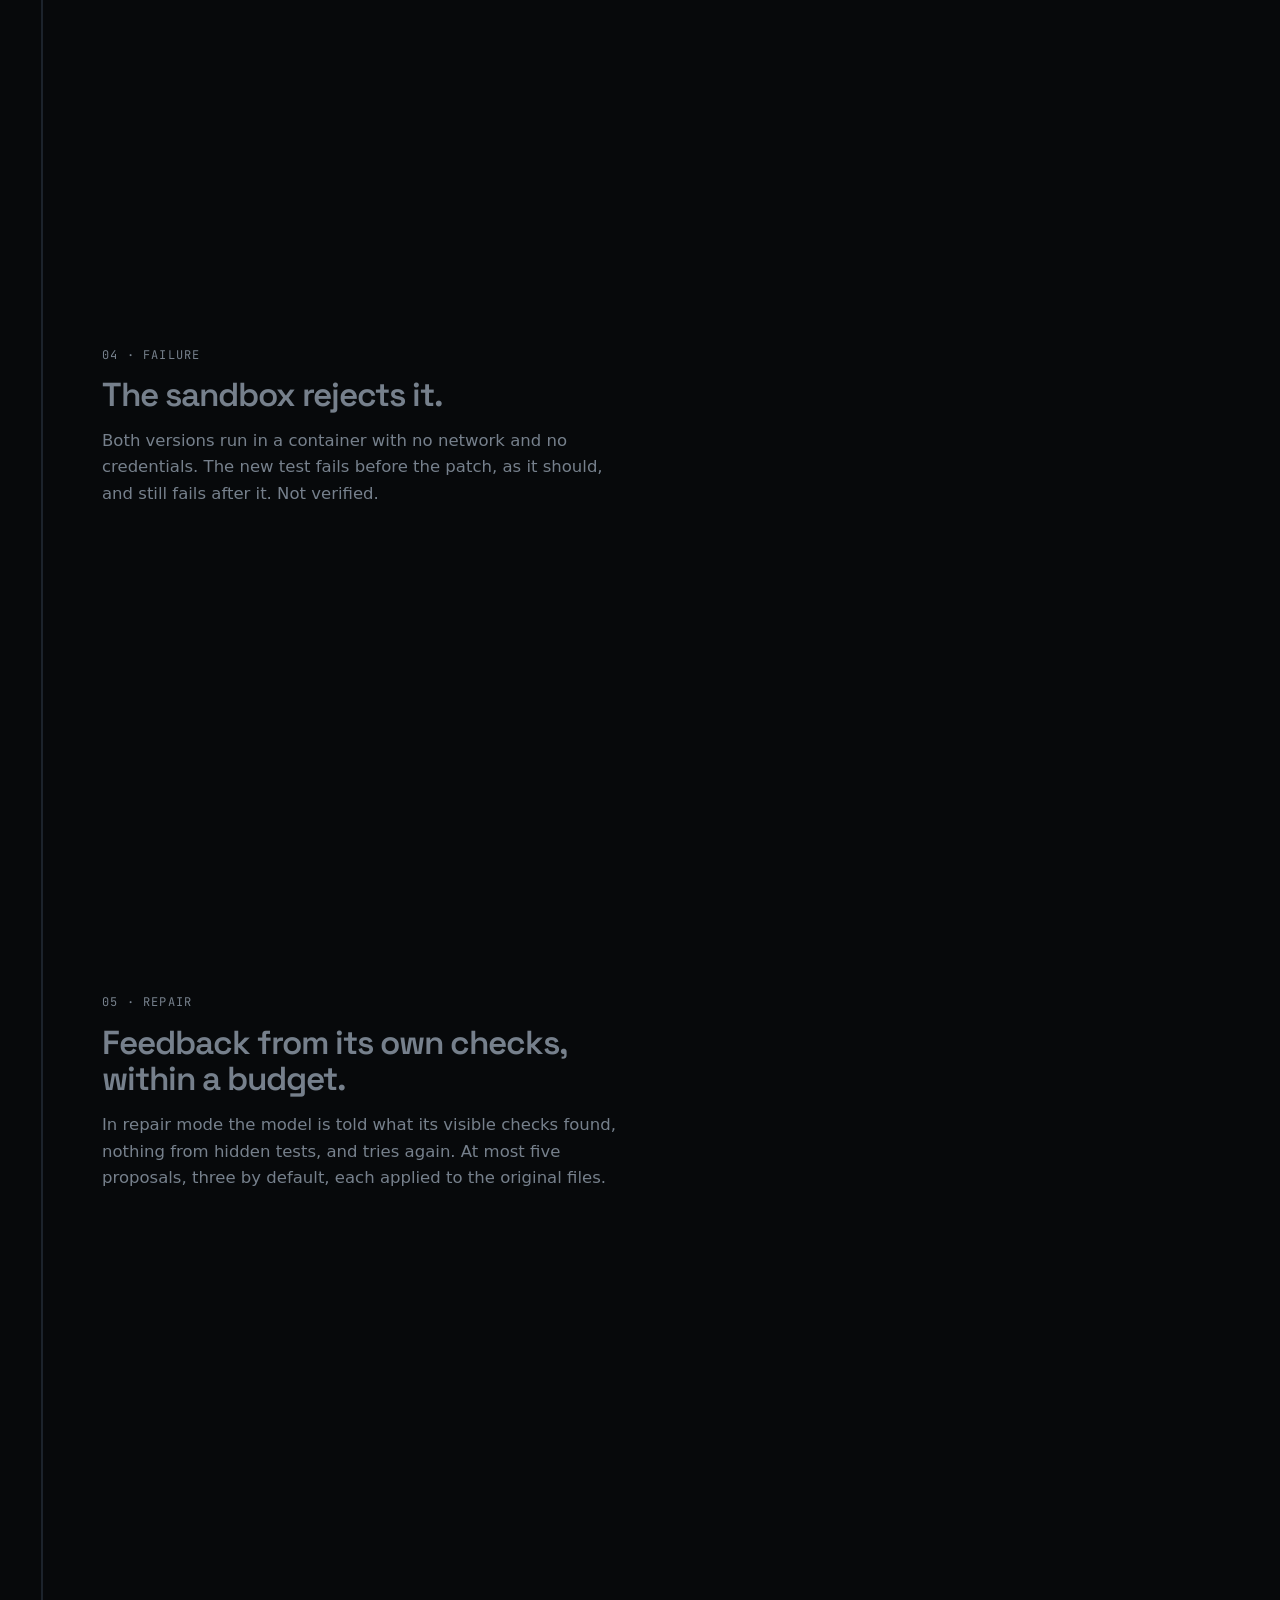
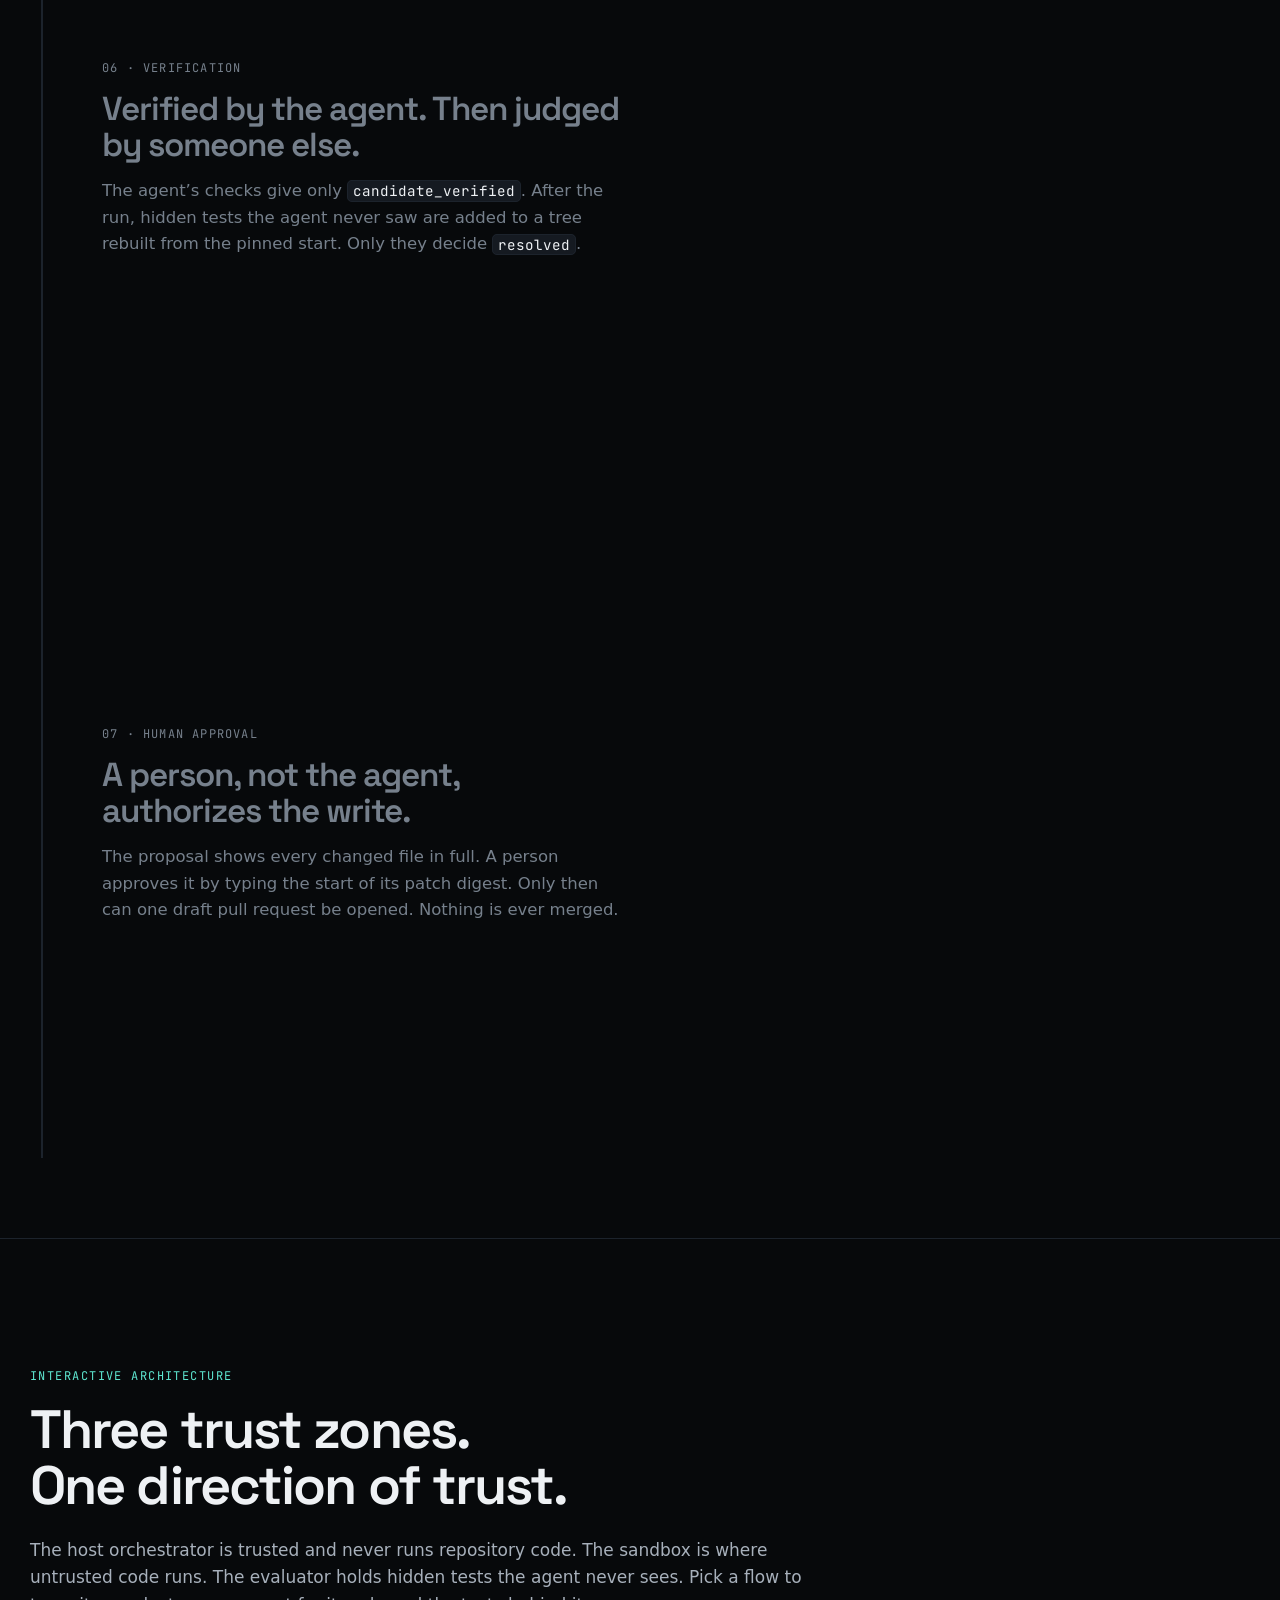
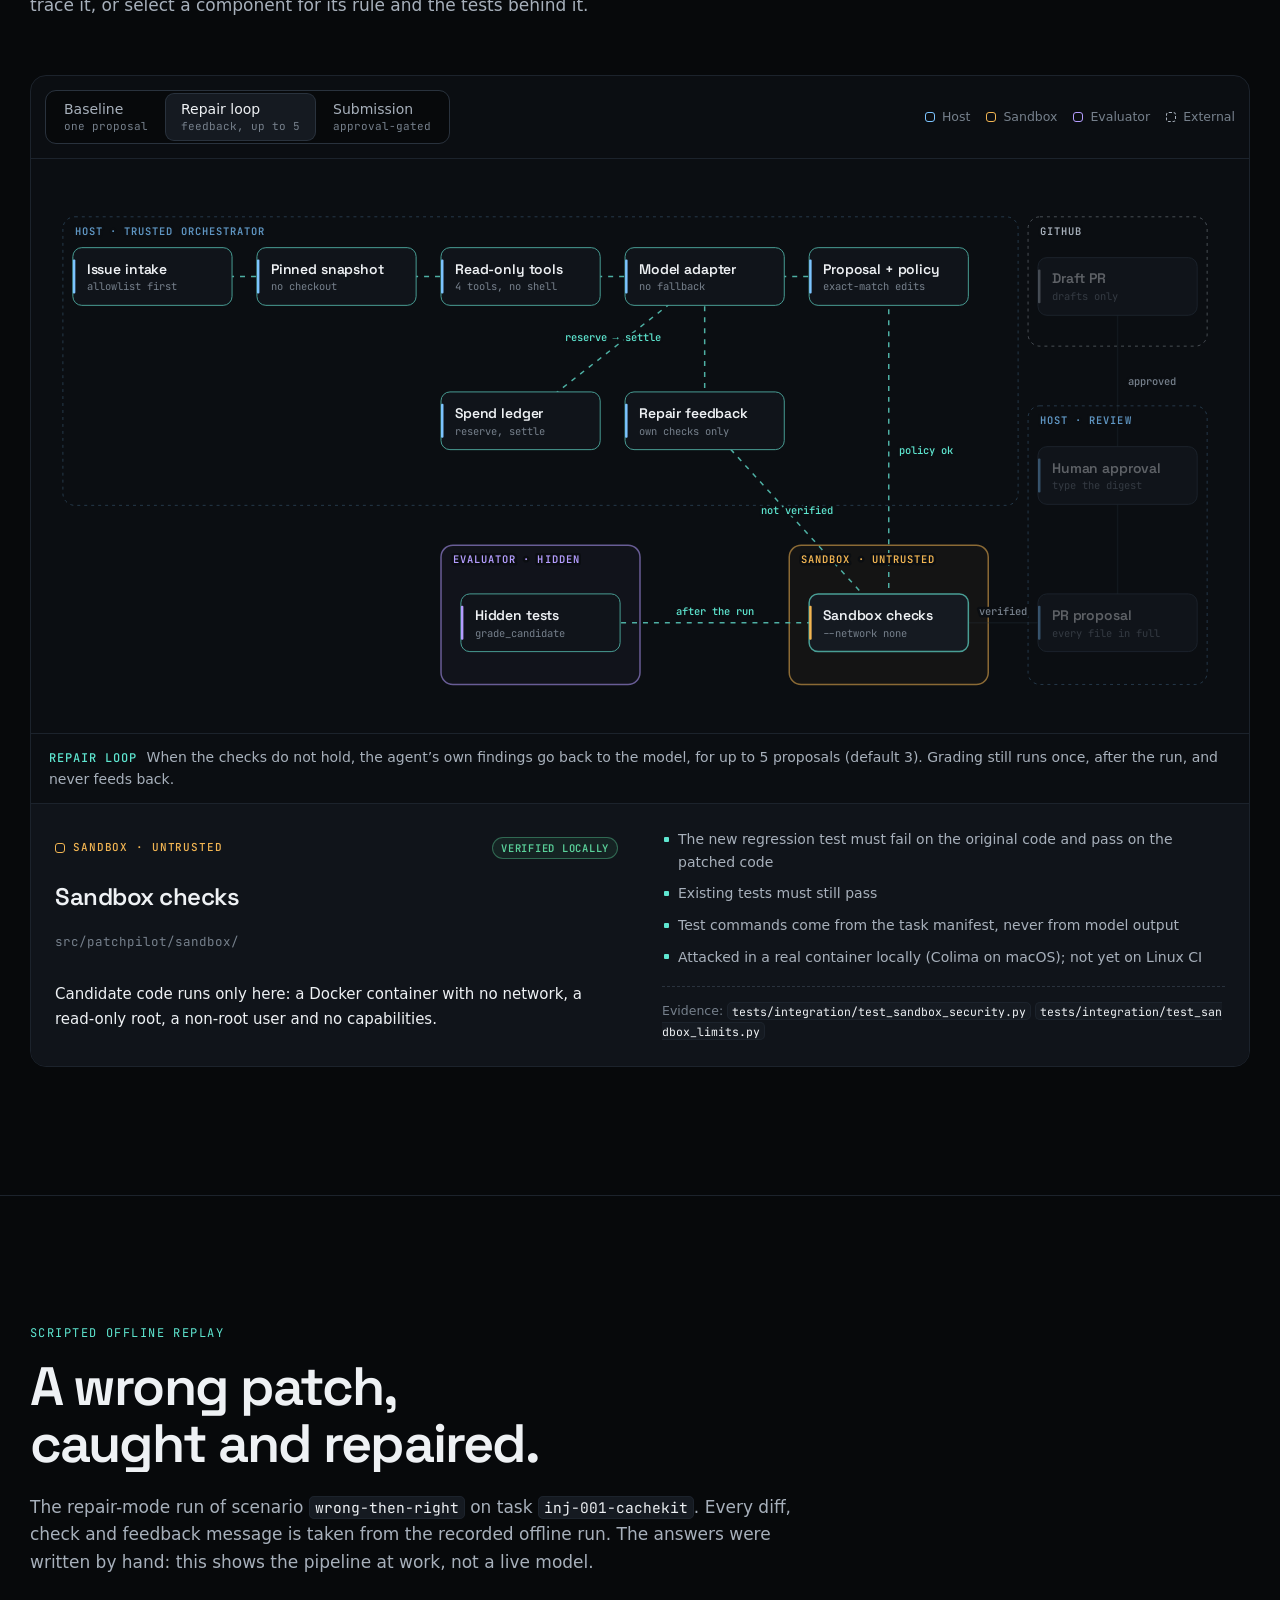
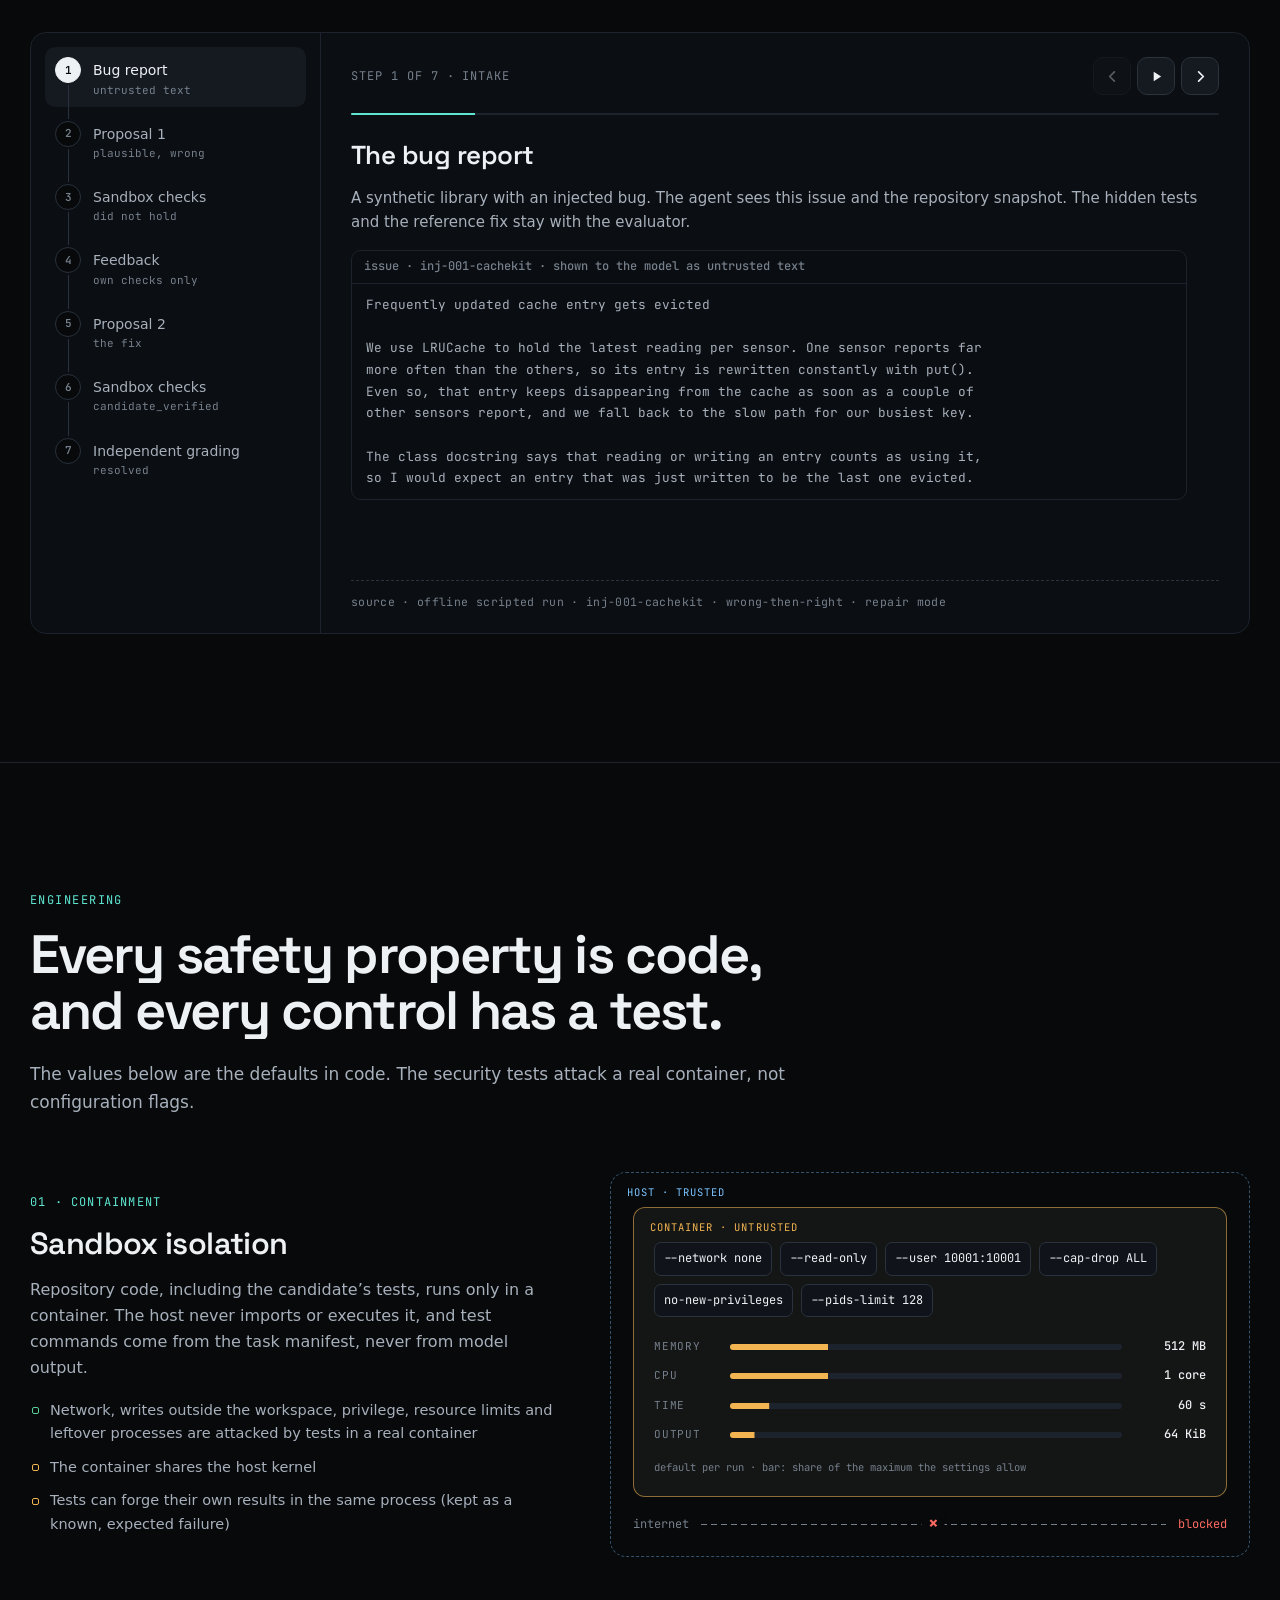
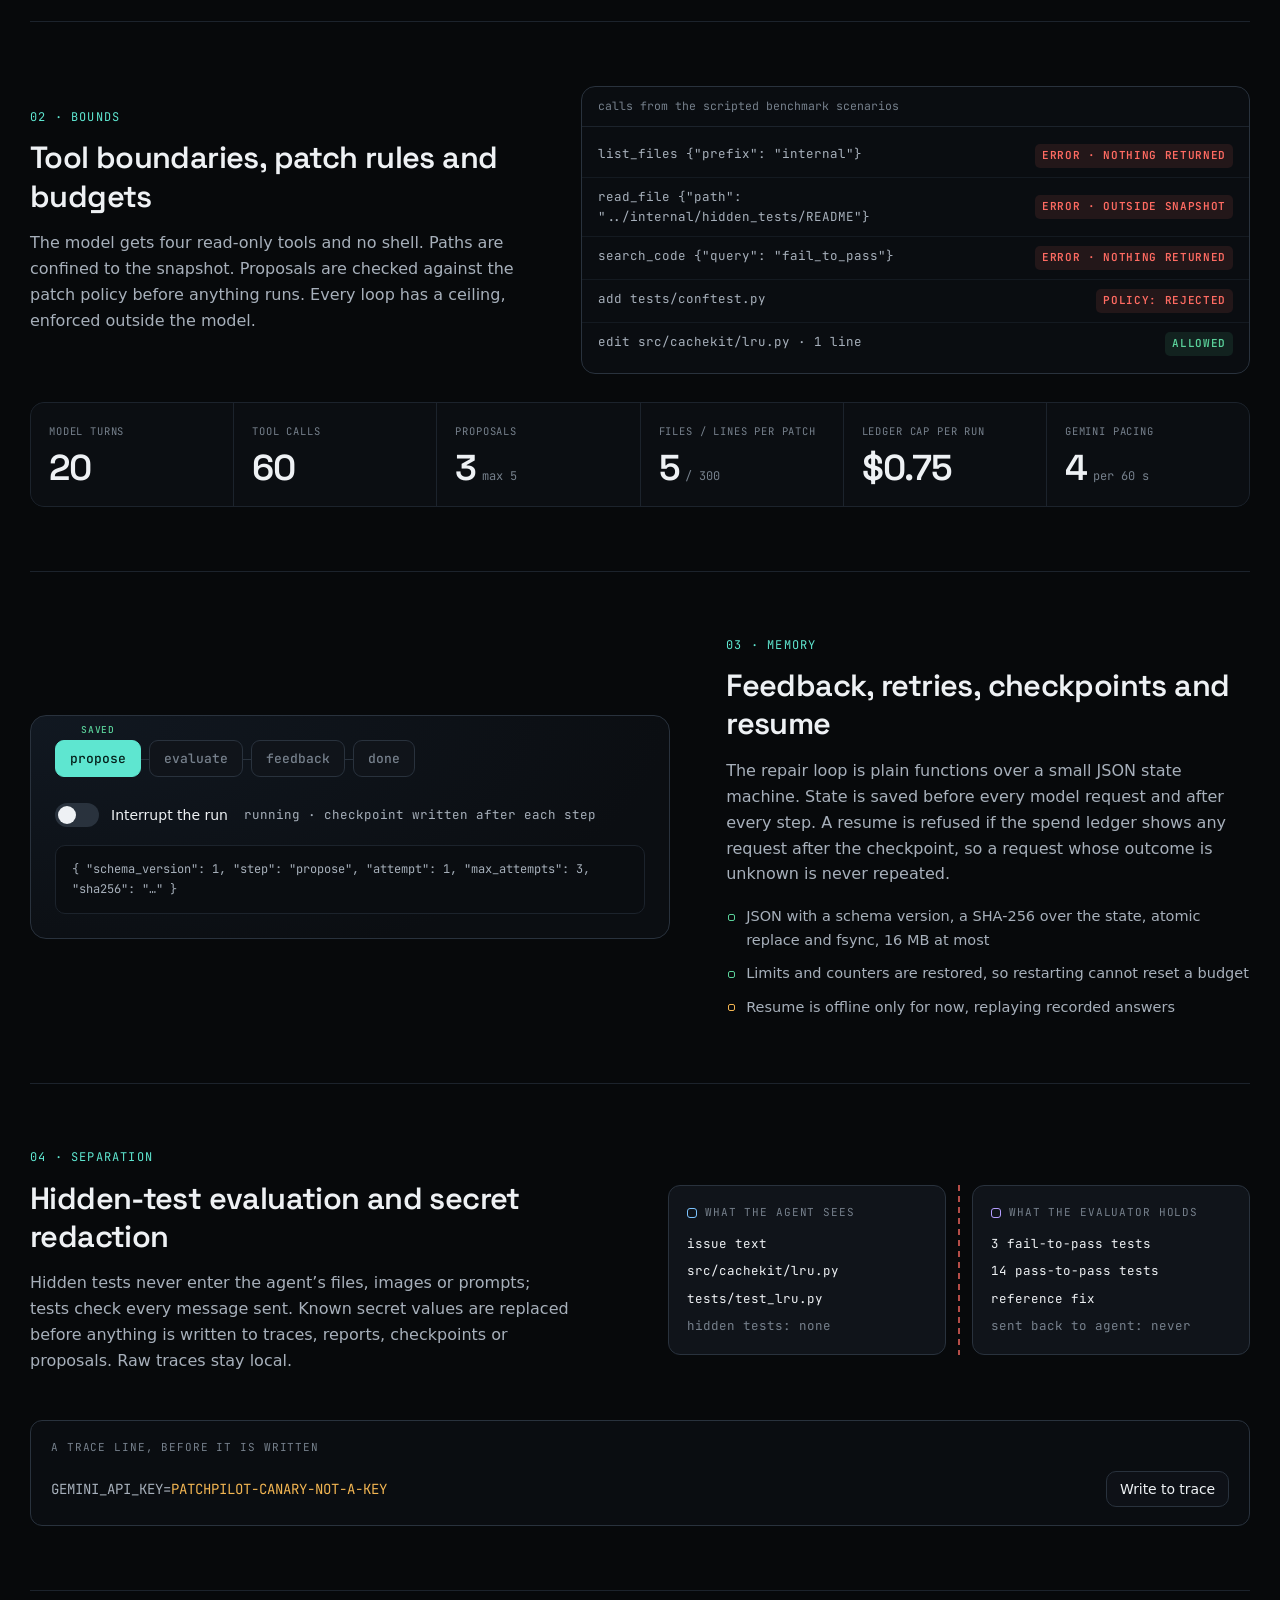
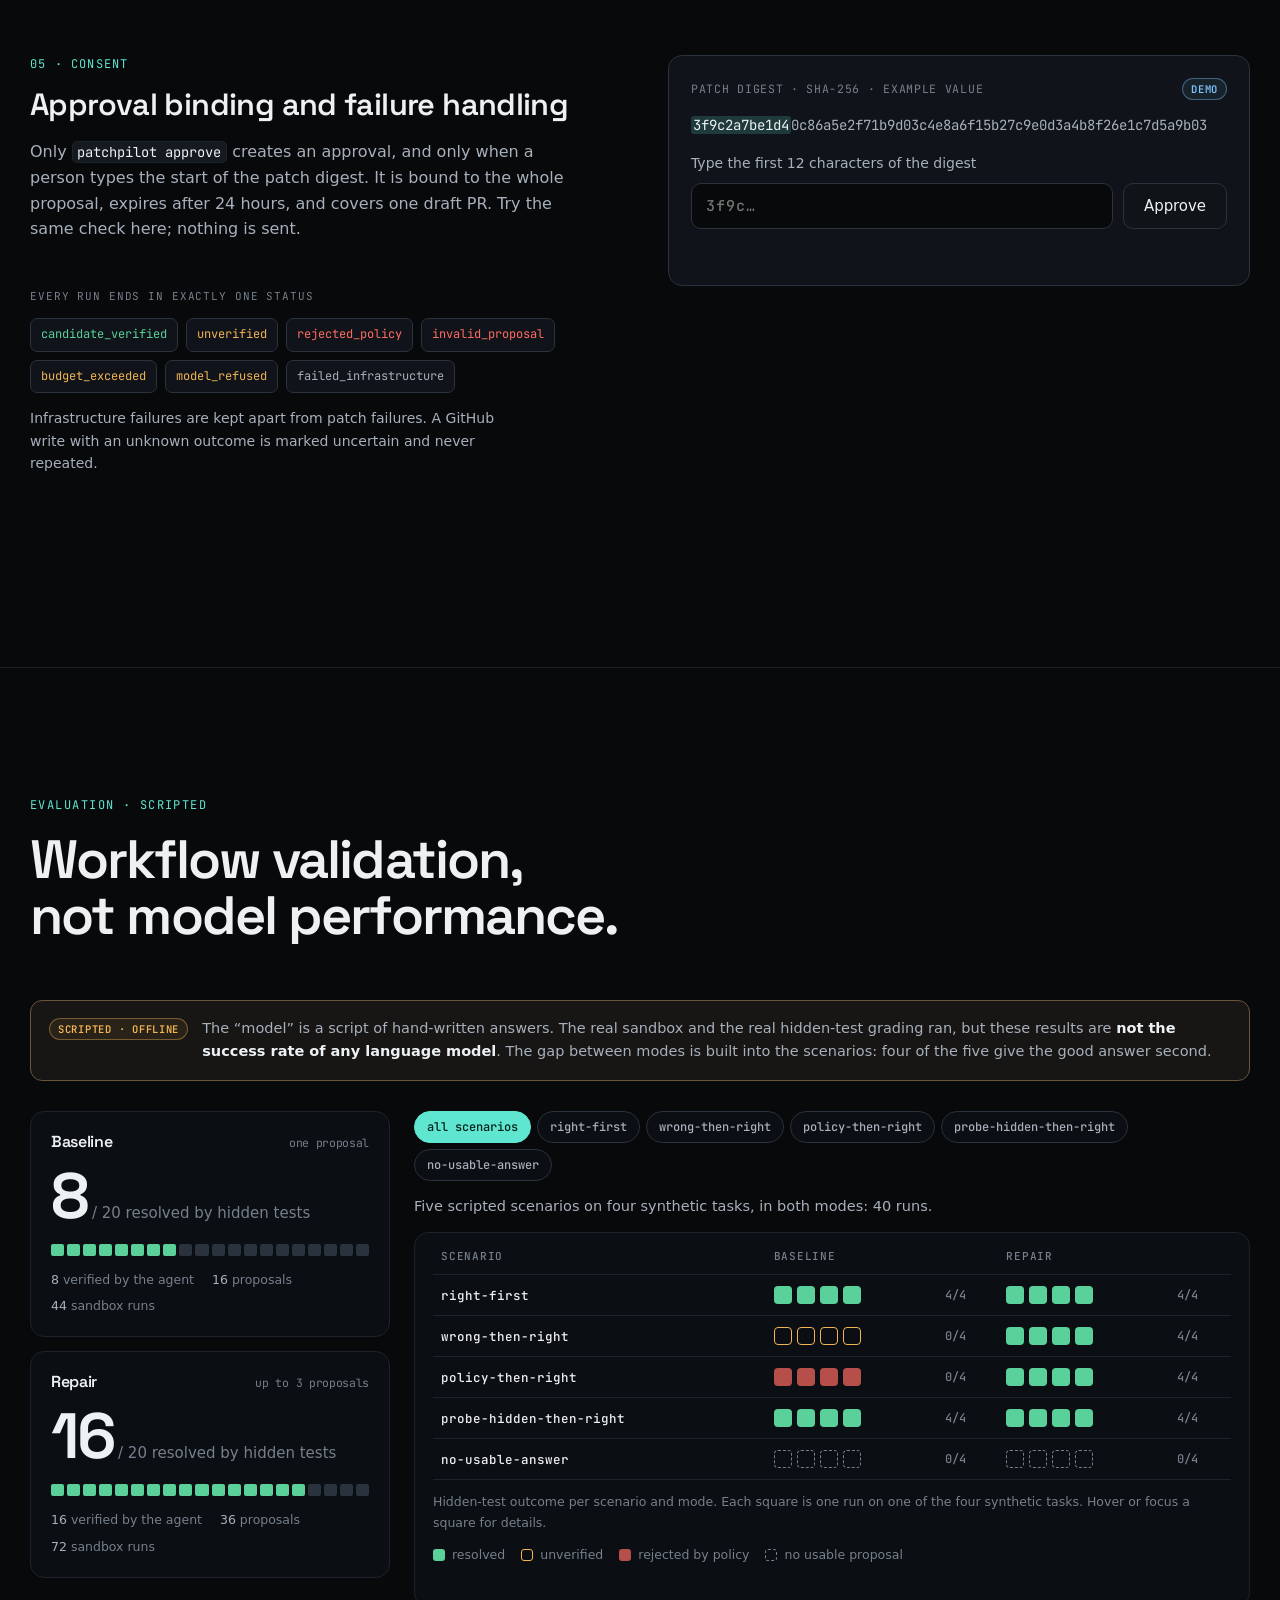
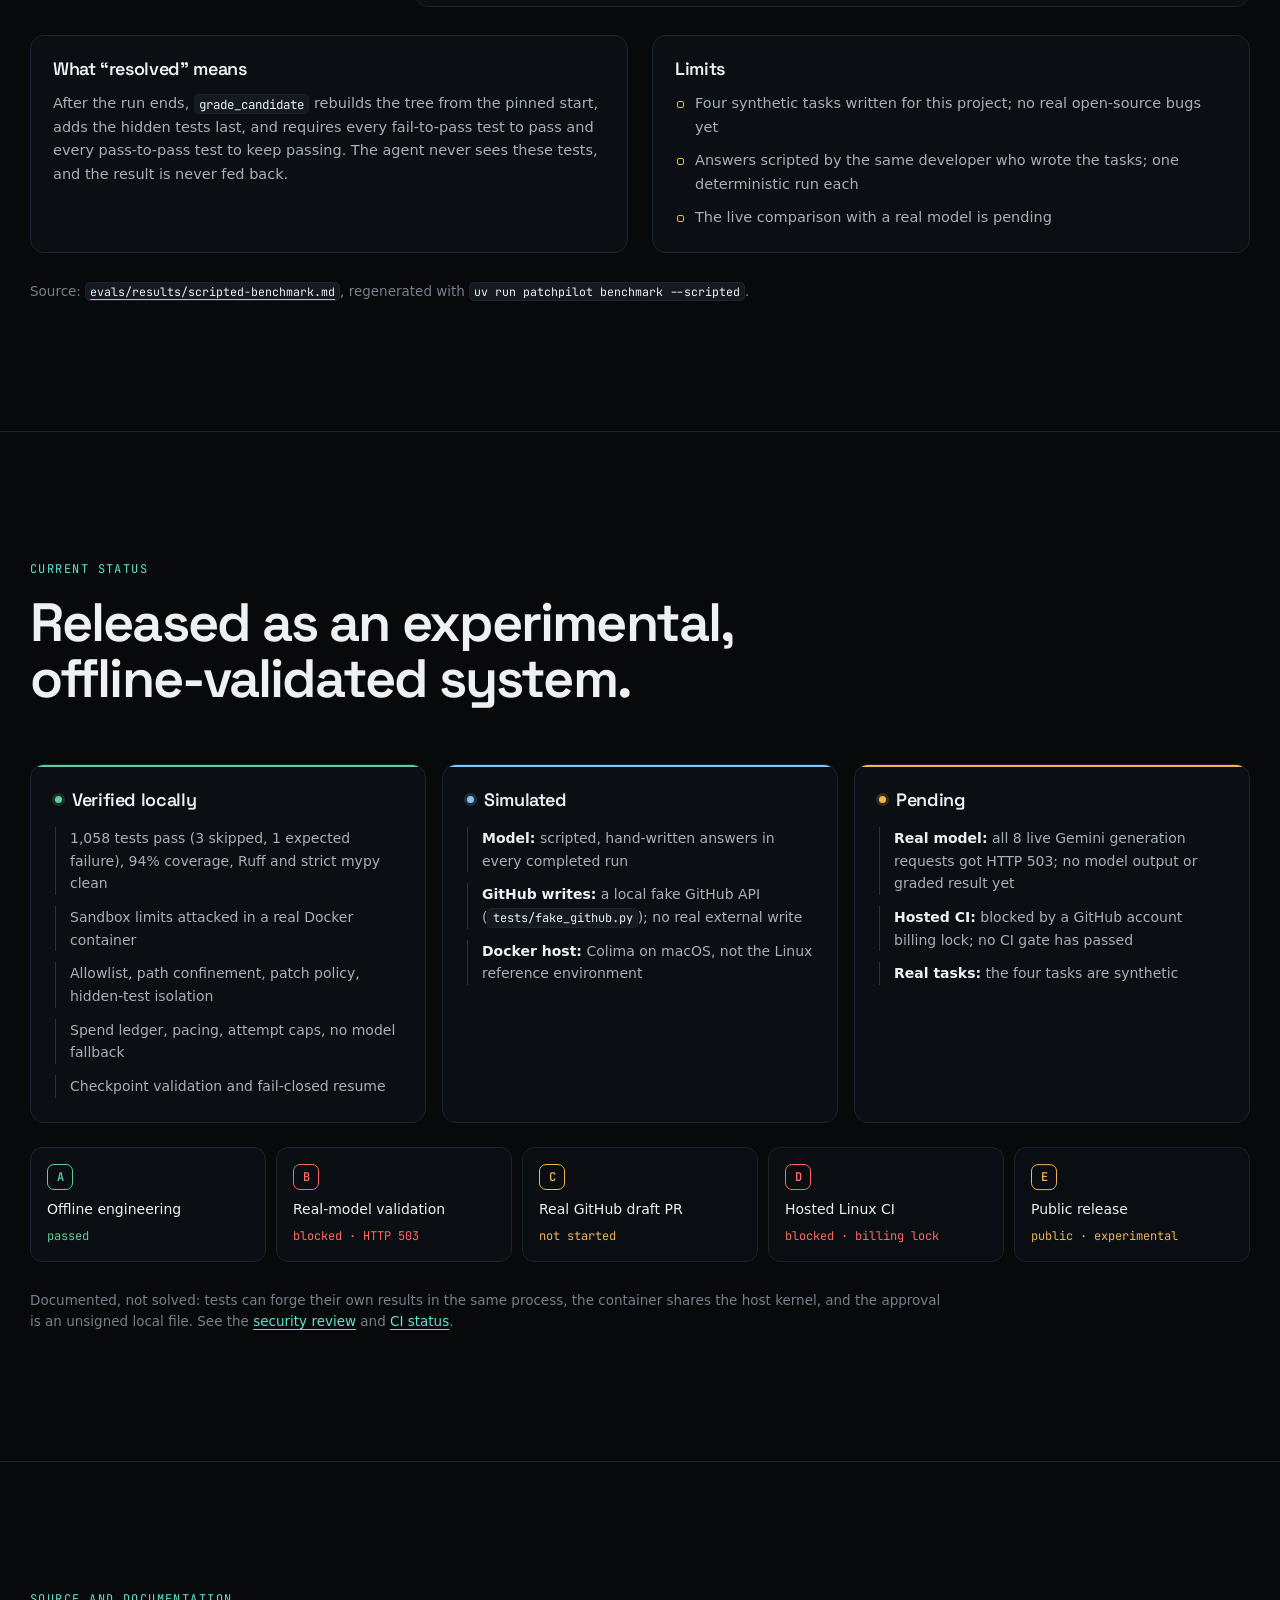
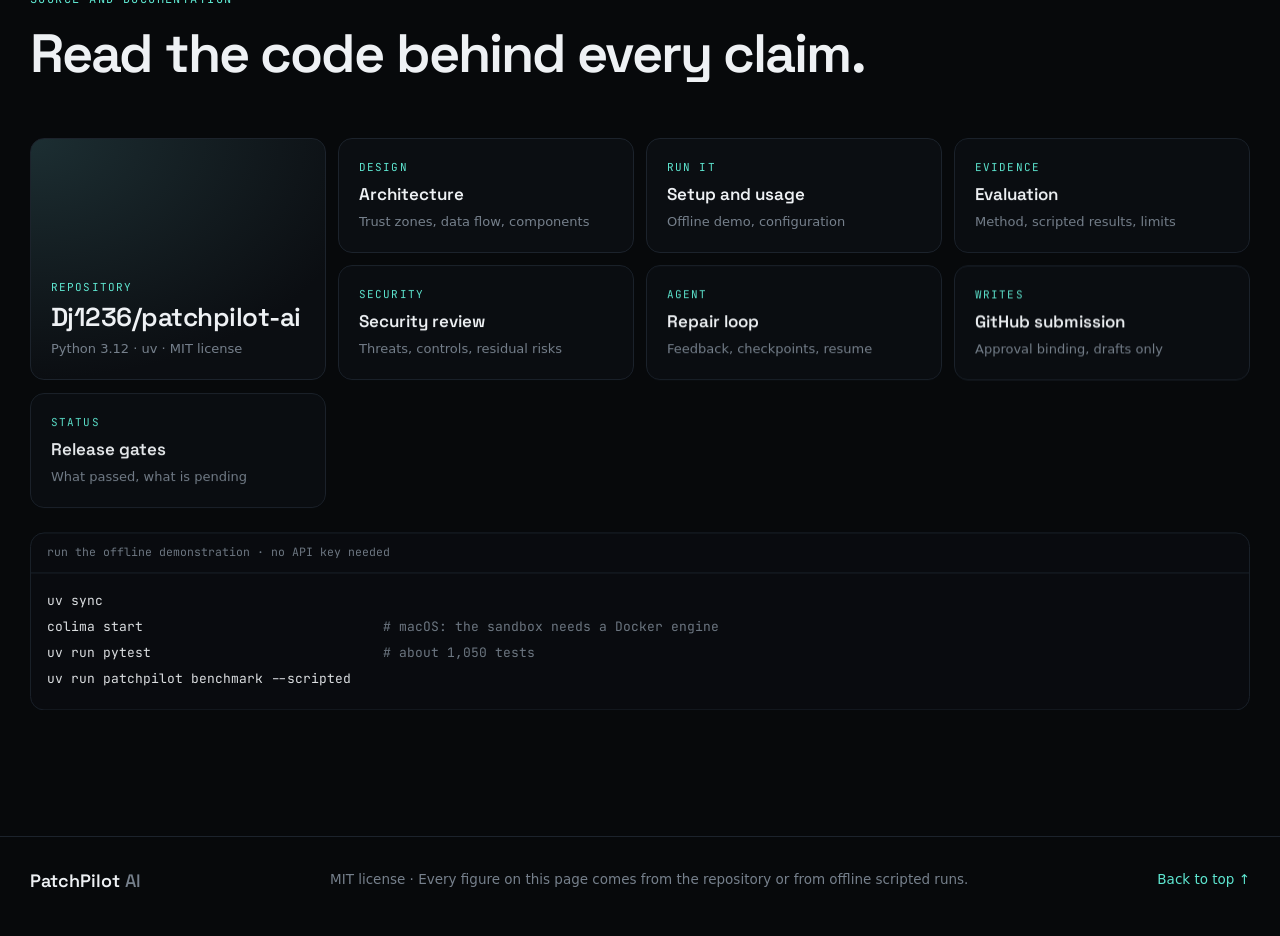
==== commit 9bad25fd: "feat(site): cinematic redesign with a Three.js repair core and GSAP motion Rebuild the landing page " ====
--- a/site/index.html
+++ b/site/index.html
@@ -6,12 +6,16 @@
 <title>PatchPilot AI</title>
 <meta name="description" content="PatchPilot AI: an autonomous Python repair agent whose safety is enforced in code. Built and verified offline with scripted model answers; no real model has completed a run yet.">
 <meta name="color-scheme" content="dark">
-<meta name="theme-color" content="#0a0c0f">
-<link rel="icon" href="data:image/svg+xml,%3Csvg xmlns='http://www.w3.org/2000/svg' viewBox='0 0 32 32'%3E%3Crect width='32' height='32' rx='7' fill='%230f1318'/%3E%3Cpath d='M9 22V10h7a4 4 0 0 1 0 8h-7' fill='none' stroke='%238fd3ff' stroke-width='2.6' stroke-linecap='round' stroke-linejoin='round'/%3E%3Ccircle cx='22.5' cy='22' r='2.4' fill='%235ad19a'/%3E%3C/svg%3E">
+<meta name="theme-color" content="#07090b">
+<link rel="icon" href="data:image/svg+xml,%3Csvg xmlns='http://www.w3.org/2000/svg' viewBox='0 0 32 32'%3E%3Crect width='32' height='32' rx='7' fill='%230f1318'/%3E%3Cpath d='M9 22V10h7a4 4 0 0 1 0 8h-7' fill='none' stroke='%235ee6d0' stroke-width='2.6' stroke-linecap='round' stroke-linejoin='round'/%3E%3Ccircle cx='22.5' cy='22' r='2.4' fill='%235ad19a'/%3E%3C/svg%3E">
+<link rel="preload" href="assets/fonts/space-grotesk-latin-wght-normal.woff2" as="font" type="font/woff2" crossorigin>
 <link rel="stylesheet" href="assets/styles.css">
+<script type="importmap">{ "imports": { "three": "./vendor/three.module.min.js" } }</script>
 </head>
 <body>
 <a class="skip" href="#main">Skip to content</a>
+<div class="progress" aria-hidden="true"><span id="read-progress"></span></div>
+<div class="cursor" aria-hidden="true"><span class="cursor-ring"></span><span class="cursor-label" id="cursor-label"></span></div>
 
 <header class="nav" id="top">
   <div class="wrap nav-inner">
@@ -19,276 +23,493 @@
       <svg viewBox="0 0 32 32" aria-hidden="true"><rect width="32" height="32" rx="7" class="brand-bg"/><path d="M9 22V10h7a4 4 0 0 1 0 8h-7" class="brand-p"/><circle cx="22.5" cy="22" r="2.4" class="brand-dot"/></svg>
       <span>PatchPilot <em>AI</em></span>
     </a>
-    <nav aria-label="Sections">
+    <nav aria-label="Sections" class="nav-links">
+      <a href="#story">Workflow</a>
       <a href="#architecture">Architecture</a>
       <a href="#replay">Replay</a>
       <a href="#engineering">Engineering</a>
       <a href="#evaluation">Evaluation</a>
       <a href="#status">Status</a>
+      <span class="nav-ind" aria-hidden="true"></span>
     </nav>
-    <a class="btn btn-ghost btn-sm" href="https://github.com/Dj1236/patchpilot-ai">
+    <a class="btn btn-ghost btn-sm magnetic" href="https://github.com/Dj1236/patchpilot-ai" data-cursor="open source">
       <svg viewBox="0 0 16 16" aria-hidden="true"><path d="M8 0a8 8 0 0 0-2.53 15.59c.4.07.55-.17.55-.38v-1.33c-2.23.48-2.7-1.07-2.7-1.07-.36-.92-.89-1.17-.89-1.17-.73-.5.05-.49.05-.49.8.06 1.23.83 1.23.83.72 1.22 1.88.87 2.34.66.07-.52.28-.87.5-1.07-1.78-.2-3.65-.89-3.65-3.95 0-.87.31-1.59.82-2.15-.08-.2-.36-1.02.08-2.12 0 0 .67-.21 2.2.82a7.6 7.6 0 0 1 4 0c1.53-1.04 2.2-.82 2.2-.82.44 1.1.16 1.92.08 2.12.51.56.82 1.28.82 2.15 0 3.07-1.87 3.75-3.66 3.95.29.25.54.73.54 1.48v2.2c0 .21.15.46.55.38A8 8 0 0 0 8 0z"/></svg>
-      Source
+      <span>Source</span>
     </a>
   </div>
 </header>
 
 <main id="main">
 
-<!-- HERO -->
-<section class="hero">
-  <div class="wrap hero-grid">
-    <div class="hero-copy">
-      <p class="status-pill"><span class="dot dot-ok" aria-hidden="true"></span>Built and verified offline <span class="sep" aria-hidden="true">·</span> <span class="dot dot-warn" aria-hidden="true"></span>no real-model run yet</p>
-      <h1>An autonomous repair agent <span class="h1-sub">with the brakes built in.</span></h1>
-      <p class="lede">PatchPilot AI takes one bug report for an approved Python repository and returns one tested, reviewable patch. The model only reads and proposes. Allowlists, patch rules, budgets, the sandbox, grading and the approval gate are enforced in code outside it.</p>
-      <div class="cta">
-        <a class="btn btn-primary" href="#replay">Watch the scripted replay</a>
-        <a class="btn btn-ghost" href="#architecture">Explore the architecture</a>
-      </div>
-      <dl class="hero-facts">
-        <div><dt>Tests</dt><dd>1,054 passing locally</dd></div>
-        <div><dt>Coverage</dt><dd>94%</dd></div>
-        <div><dt>Typing</dt><dd>strict mypy</dd></div>
-      </dl>
-    </div>
-
-    <figure class="console" aria-labelledby="console-cap">
-      <div class="console-bar">
+<!-- HERO: the Repair Core -->
+<section class="hero" id="hero" aria-labelledby="hero-title">
+  <div class="hero-scene" aria-hidden="true">
+    <canvas id="core-canvas"></canvas>
+    <svg class="core-fallback" viewBox="240 80 560 600" preserveAspectRatio="xMidYMid meet">
+      <defs><radialGradient id="cf-glow"><stop offset="0" stop-color="#5ee6d0" stop-opacity=".22"/><stop offset="1" stop-color="#5ee6d0" stop-opacity="0"/></radialGradient></defs>
+      <circle cx="560" cy="380" r="300" fill="url(#cf-glow)"/>
+      <g fill="none" stroke="#5ee6d0" stroke-opacity=".5">
+        <polygon points="560,250 672,315 672,445 560,510 448,445 448,315"/>
+        <polygon points="560,300 629,340 629,420 560,460 491,420 491,340" stroke-opacity=".8"/>
+        <ellipse cx="560" cy="380" rx="250" ry="90" stroke-opacity=".18"/>
+        <ellipse cx="560" cy="380" rx="200" ry="200" stroke-opacity=".08"/>
+      </g>
+      <g fill="#151a21" stroke="#29323d">
+        <rect x="318" y="350" width="34" height="22" rx="3"/><rect x="760" y="300" width="34" height="22" rx="3"/>
+        <rect x="430" y="560" width="34" height="22" rx="3"/><rect x="690" y="550" width="34" height="22" rx="3"/>
+        <rect x="380" y="200" width="34" height="22" rx="3"/><rect x="700" y="170" width="34" height="22" rx="3" stroke="#5ad19a"/>
+      </g>
+      <rect x="610" y="600" width="60" height="60" fill="none" stroke="#f2b552" stroke-opacity=".7" rx="4"/>
+      <polygon points="790,450 815,480 790,510 765,480" fill="none" stroke="#b49dff" stroke-opacity=".7"/>
+    </svg>
+    <div class="core-labels" id="core-labels">
+      <span data-anchor="repo">repository snapshot</span>
+      <span data-anchor="sandbox">sandbox</span>
+      <span data-anchor="eval">evaluator</span>
+      <span data-anchor="status" class="core-status" id="core-status">scanning</span>
+    </div>
+  </div>
+
+  <div class="wrap hero-inner">
+    <p class="boot mono" id="boot" aria-label="Start-up status">
+      <span class="boot-k">patchpilot</span>
+      <span class="boot-step" data-boot="fonts">fonts</span>
+      <span class="boot-step" data-boot="motion">motion</span>
+      <span class="boot-step" data-boot="core">repair core</span>
+    </p>
+    <h1 id="hero-title" class="hero-title">
+      <span class="ht-line">Bug report in.</span>
+      <span class="ht-line">Tested patch out.</span>
+      <span class="ht-line ht-dim">Brakes built in.</span>
+    </h1>
+    <p class="hero-lede">PatchPilot AI is an autonomous repair agent for approved Python repositories. The model only reads and proposes. Allowlists, patch rules, budgets, a locked-down sandbox, hidden-test grading and a human approval gate are enforced in code outside it.</p>
+    <div class="cta">
+      <a class="btn btn-primary magnetic dir-fill" href="https://github.com/Dj1236/patchpilot-ai" data-cursor="github"><span>View on GitHub</span><span class="arrow" aria-hidden="true">↗</span></a>
+      <a class="btn btn-ghost magnetic dir-fill" href="#architecture" data-cursor="explore"><span>Explore the architecture</span><span class="arrow" aria-hidden="true">↓</span></a>
+    </div>
+    <p class="hero-status"><span class="dot dot-ok" aria-hidden="true"></span>Built and verified offline <span class="sep" aria-hidden="true">/</span> <span class="dot dot-warn" aria-hidden="true"></span>no real-model run yet</p>
+
+    <figure class="evidence" aria-labelledby="evidence-cap">
+      <div class="ev-bar-top">
         <span class="lights" aria-hidden="true"><i></i><i></i><i></i></span>
-        <span class="console-title">inj-001-cachekit · repair mode</span>
+        <span class="mono ev-title">inj-001-cachekit · repair mode</span>
         <span class="tag tag-warn">scripted</span>
       </div>
-      <ol class="console-body" id="hero-console">
-        <li class="cmd"><span class="pr">$</span> patchpilot benchmark --scripted --scenario wrong-then-right</li>
-        <li class="dimtxt">issue: “Frequently updated cache entry gets evicted”</li>
-        <li><span class="k">proposal 1</span><span>edit <span class="path">src/cachekit/lru.py</span> <span class="add">+1</span> · new regression test</span></li>
-        <li><span class="k">sandbox</span><span>original code: test fails <span class="ok">✓ held</span></span></li>
-        <li><span class="k"></span><span>patched code: test fails <span class="bad">✗ did not hold</span></span></li>
-        <li><span class="k">status</span><span><span class="warn">unverified</span> → feedback from own checks, 2 proposals left</span></li>
-        <li><span class="k">proposal 2</span><span>edit <span class="path">src/cachekit/lru.py</span> <span class="add">+1</span> <span class="dimtxt">move_to_end(key)</span></span></li>
-        <li><span class="k">sandbox</span><span>fails before ✓ · passes after ✓ · existing tests ✓</span></li>
-        <li><span class="k">status</span><span><span class="ok">candidate_verified</span> <span class="dimtxt">agent’s own evidence</span></span></li>
-        <li><span class="k">grading</span><span>hidden tests: fail-to-pass <b>3/3</b> · pass-to-pass <b>14/14</b> → <span class="ok">resolved</span></span></li>
+      <ol class="evidence-body mono" id="hero-console">
+        <li><span class="k">proposal 1</span><span>edit <b>src/cachekit/lru.py</b> <span class="add">+1</span> · new test</span></li>
+        <li><span class="k">sandbox</span><span>patched code: test fails <span class="bad">✗ rejected</span></span></li>
+        <li><span class="k">feedback</span><span>own checks only · <span class="warn">2 proposals left</span></span></li>
+        <li><span class="k">proposal 2</span><span><b>move_to_end(key)</b> <span class="add">+1</span></span></li>
+        <li><span class="k">sandbox</span><span>fails before ✓ passes after ✓ existing ✓</span></li>
+        <li><span class="k">grading</span><span>hidden tests <b>3/3</b> · <b>14/14</b> → <span class="ok">resolved</span></span></li>
       </ol>
-      <figcaption id="console-cap" class="console-cap">
-        <span>Rendered from a real offline run. The “model” is a script of hand-written answers.</span>
-        <button class="link-btn" type="button" id="hero-replay">Replay ↻</button>
-      </figcaption>
+      <figcaption id="evidence-cap" class="ev-cap">Recorded offline run. The “model” is a script of hand-written answers.</figcaption>
     </figure>
   </div>
-</section>
-
-<!-- PROBLEM -->
-<section class="section" id="problem" data-reveal>
-  <div class="wrap">
-    <header class="section-head">
-      <p class="eyebrow">Problem → control</p>
-      <h2>Generating a patch is the easy part.</h2>
-      <p class="section-lede">A language model can write a plausible fix in seconds. Trusting it is the hard problem: the fix may be wrong, the repository may be hostile, and a write to GitHub cannot be taken back. PatchPilot treats each of these as a boundary enforced in code, never as an instruction in a prompt.</p>
-    </header>
-    <div class="pc-grid">
-      <article class="pc">
-        <h3><span class="pc-n">01</span>Plausible is not correct</h3>
-        <p class="pc-risk">The agent writes both the fix and the test that “proves” it.</p>
-        <p class="pc-ctl"><span>Control</span>Its own checks give only <code>candidate_verified</code>. Only hidden tests, run afterwards on a tree rebuilt from the pinned start, decide <code>resolved</code>.</p>
-      </article>
-      <article class="pc">
-        <h3><span class="pc-n">02</span>Code under repair is untrusted</h3>
-        <p class="pc-risk">Issue text, source files and test output can carry prompt injection or hostile code.</p>
-        <p class="pc-ctl"><span>Control</span>Text stays in labelled untrusted blocks. Code runs only in a container with no network, a read-only root and no credentials. The host never imports it.</p>
-      </article>
-      <article class="pc">
-        <h3><span class="pc-n">03</span>Autonomy needs bounds</h3>
-        <p class="pc-risk">Loops, retries and model switches can burn money and repeat side effects.</p>
-        <p class="pc-ctl"><span>Control</span>Every request is reserved in a spend ledger before it is sent. Turns, tool calls, proposals and time are capped. One model per process, no fallback.</p>
-      </article>
-      <article class="pc">
-        <h3><span class="pc-n">04</span>Writes need a person</h3>
-        <p class="pc-risk">An agent that can push can push the wrong thing to the wrong place.</p>
-        <p class="pc-ctl"><span>Control</span>A person approves the exact proposal by typing its digest. Only drafts, only one allowlisted repository, never a merge.</p>
-      </article>
+  <a class="scroll-cue" href="#story" aria-label="Scroll to the workflow"><span class="mono">scroll</span><i aria-hidden="true"></i></a>
+</section>
+
+<!-- STORY -->
+<section class="story section" id="story" aria-labelledby="story-title">
+  <div class="wrap">
+    <header class="section-head">
+      <p class="label mono" data-scramble>the workflow · seven scenes</p>
+      <h2 id="story-title" class="split">Generating a patch is the easy part. Trusting it is the work.</h2>
+    </header>
+    <div class="story-grid">
+      <div class="story-rail" aria-hidden="true"><span class="rail-fill" id="rail-fill"></span></div>
+      <ol class="scenes">
+        <li class="scene" data-scene="1">
+          <div class="scene-text">
+            <p class="scene-n mono">01 · the problem</p>
+            <h3>A bug report arrives.</h3>
+            <p>Issue text is untrusted input. A plausible change can be written in seconds, but plausible is not correct, and the repository itself may be hostile.</p>
+          </div>
+          <figure class="scene-fig fig-issue">
+            <div class="issue">
+              <p class="issue-h"><span class="issue-dot" aria-hidden="true"></span>Frequently updated cache entry gets evicted</p>
+              <p class="issue-b">One sensor reports far more often than the others, so its entry is rewritten constantly with <code>put()</code>. Even so, that entry keeps disappearing from the cache…</p>
+              <p class="issue-tags mono"><span>untrusted text</span><span>inj-001-cachekit</span></p>
+            </div>
+          </figure>
+        </li>
+        <li class="scene" data-scene="2">
+          <div class="scene-text">
+            <p class="scene-n mono">02 · investigation</p>
+            <h3>Read a pinned snapshot, never a live checkout.</h3>
+            <p>The repository must be on an allowlist. Its commit is pinned and read from git objects. The model explores with four read-only tools and no shell.</p>
+          </div>
+          <figure class="scene-fig fig-tree">
+            <ul class="tree mono">
+              <li class="t-dir">cachekit/ <span class="dim">tree 5410f9e6…</span></li>
+              <li>README.md</li>
+              <li class="t-dir">src/cachekit/</li>
+              <li class="t-in">__init__.py</li>
+              <li class="t-in t-hot">lru.py <span class="hot">put()</span></li>
+              <li class="t-dir">tests/</li>
+              <li class="t-in">test_lru.py</li>
+            </ul>
+            <ul class="tools mono"><li>list_files</li><li>read_file</li><li>search_code</li><li>outline</li></ul>
+          </figure>
+        </li>
+        <li class="scene" data-scene="3">
+          <div class="scene-text">
+            <p class="scene-n mono">03 · first proposal</p>
+            <h3>One fix, one regression test.</h3>
+            <p>Edits are search-and-replace and must match exactly once. PatchPilot applies them and computes the diff itself. This one touches the right method and changes nothing that matters.</p>
+          </div>
+          <figure class="scene-fig fig-diff">
+            <pre class="mini-diff mono"><span class="h">src/cachekit/lru.py</span>
+<span>  if key in self._entries:</span>
+<span>      self._entries[key] = (value, expires_at)</span>
+<span class="a">+     self.hits += 0</span>
+<span>      return</span></pre>
+            <p class="fig-note mono">+ tests/test_rewrite_recency.py</p>
+          </figure>
+        </li>
+        <li class="scene" data-scene="4">
+          <div class="scene-text">
+            <p class="scene-n mono">04 · failure</p>
+            <h3>The sandbox rejects it.</h3>
+            <p>Both versions run in a container with no network and no credentials. The new test fails before the patch, as it should, and still fails after it. Not verified.</p>
+          </div>
+          <figure class="scene-fig fig-reject">
+            <div class="verdict">
+              <p class="mono v-row"><span>original code · test fails</span><b class="ok">held</b></p>
+              <p class="mono v-row"><span>patched code · test fails</span><b class="bad">did not hold</b></p>
+              <p class="stamp stamp-bad mono">unverified</p>
+            </div>
+          </figure>
+        </li>
+        <li class="scene" data-scene="5">
+          <div class="scene-text">
+            <p class="scene-n mono">05 · repair</p>
+            <h3>Feedback from its own checks, within a budget.</h3>
+            <p>In repair mode the model is told what its visible checks found, nothing from hidden tests, and tries again. At most five proposals, three by default, each applied to the original files.</p>
+          </div>
+          <figure class="scene-fig fig-loop">
+            <svg viewBox="0 0 300 300" class="loop-svg" aria-hidden="true">
+              <circle cx="150" cy="150" r="104" class="loop-track"/>
+              <circle cx="150" cy="150" r="104" class="loop-arc"/>
+              <g class="loop-node" transform="translate(150 46)"><circle r="7"/><text y="-16">proposal</text></g>
+              <g class="loop-node" transform="translate(254 150)"><circle r="7"/><text x="16" y="4" text-anchor="start">sandbox</text></g>
+              <g class="loop-node" transform="translate(150 254)"><circle r="7"/><text y="28">feedback</text></g>
+            </svg>
+            <p class="loop-count mono"><b>2</b> proposals left</p>
+          </figure>
+        </li>
+        <li class="scene" data-scene="6">
+          <div class="scene-text">
+            <p class="scene-n mono">06 · verification</p>
+            <h3>Verified by the agent. Then judged by someone else.</h3>
+            <p>The agent’s checks give only <code>candidate_verified</code>. After the run, hidden tests the agent never saw are added to a tree rebuilt from the pinned start. Only they decide <code>resolved</code>.</p>
+          </div>
+          <figure class="scene-fig fig-verify">
+            <pre class="mini-diff mono"><span class="a">+     self._entries.move_to_end(key)</span></pre>
+            <div class="scores">
+              <p><span class="mono">fail-to-pass</span><b>3/3</b></p>
+              <p><span class="mono">pass-to-pass</span><b>14/14</b></p>
+            </div>
+            <p class="stamp stamp-ok mono">resolved</p>
+          </figure>
+        </li>
+        <li class="scene" data-scene="7">
+          <div class="scene-text">
+            <p class="scene-n mono">07 · human approval</p>
+            <h3>A person, not the agent, authorizes the write.</h3>
+            <p>The proposal shows every changed file in full. A person approves it by typing the start of its patch digest. Only then can one draft pull request be opened. Nothing is ever merged.</p>
+          </div>
+          <figure class="scene-fig fig-approve">
+            <p class="digest-mini mono"><mark>3f9c2a7be1d4</mark>0c86a5e2f71b…</p>
+            <p class="approve-line mono"><span>approved by a person</span><span class="arrowline" aria-hidden="true"></span><span>draft PR</span></p>
+            <p class="fig-note mono">tested against a fake GitHub API only</p>
+          </figure>
+        </li>
+      </ol>
+      <div class="story-stage" aria-hidden="true"><div class="stage-frame" id="stage-frame"></div><p class="stage-n mono" id="stage-n">01 / 07</p></div>
     </div>
   </div>
 </section>
 
 <!-- ARCHITECTURE -->
-<section class="section" id="architecture" data-reveal>
-  <div class="wrap">
-    <header class="section-head">
-      <p class="eyebrow">Interactive architecture</p>
-      <h2>Three trust zones, one direction of trust.</h2>
-      <p class="section-lede">The host orchestrator is trusted and never runs repository code. The sandbox is where untrusted code runs. The evaluator holds hidden tests the agent never sees. Pick a flow to trace it, or select any component for its rule and the tests behind it.</p>
-    </header>
-
+<section class="section arch-section" id="architecture" aria-labelledby="arch-title">
+  <div class="wrap">
+    <header class="section-head">
+      <p class="label mono" data-scramble>interactive architecture</p>
+      <h2 id="arch-title" class="split">Three trust zones. One direction of trust.</h2>
+      <p class="section-lede">The host orchestrator is trusted and never runs repository code. The sandbox is where untrusted code runs. The evaluator holds hidden tests the agent never sees. Pick a flow to trace it, or select a component for its rule and the tests behind it.</p>
+    </header>
     <div class="arch">
       <div class="arch-toolbar">
         <div class="segs" role="group" aria-label="Trace a flow">
+          <span class="seg-ind" aria-hidden="true"></span>
           <button type="button" class="seg" data-flow="baseline" aria-pressed="false">Baseline<span>one proposal</span></button>
           <button type="button" class="seg" data-flow="repair" aria-pressed="true">Repair loop<span>feedback, up to 5</span></button>
           <button type="button" class="seg" data-flow="submit" aria-pressed="false">Submission<span>approval-gated</span></button>
         </div>
-        <p class="arch-legend" aria-hidden="true">
-          <span><i class="lg lg-host"></i>Host</span><span><i class="lg lg-sandbox"></i>Sandbox</span><span><i class="lg lg-eval"></i>Evaluator</span><span><i class="lg lg-ext"></i>External</span>
-        </p>
-      </div>
-      <div class="arch-body">
-        <div class="arch-stage">
-          <svg id="arch-svg" role="group" aria-label="PatchPilot architecture diagram. Each component is a button that shows its details."></svg>
-        </div>
-        <aside class="arch-detail" id="arch-detail" aria-live="polite"></aside>
+        <p class="arch-legend" aria-hidden="true"><span><i class="lg lg-host"></i>Host</span><span><i class="lg lg-sandbox"></i>Sandbox</span><span><i class="lg lg-eval"></i>Evaluator</span><span><i class="lg lg-ext"></i>External</span></p>
+      </div>
+      <div class="arch-stage" id="arch-stage">
+        <svg id="arch-svg" role="group" aria-label="PatchPilot architecture diagram. Each component is a button that shows its details."></svg>
       </div>
       <p class="arch-flowcap" id="arch-flowcap"></p>
+      <div class="arch-detail" id="arch-detail" aria-live="polite"></div>
     </div>
   </div>
 </section>
 
 <!-- REPLAY -->
-<section class="section" id="replay" data-reveal>
-  <div class="wrap">
-    <header class="section-head">
-      <p class="eyebrow">Agent workflow · scripted replay</p>
-      <h2>A wrong patch, caught and repaired.</h2>
-      <p class="section-lede">The repair-mode run of scenario <code>wrong-then-right</code> on task <code>inj-001-cachekit</code>. Every diff, check and feedback message below is taken from the recorded offline run. The answers were written by hand, so this shows the pipeline at work, not a model’s skill.</p>
-    </header>
-
+<section class="section replay-section" id="replay" aria-labelledby="replay-title">
+  <div class="wrap">
+    <header class="section-head">
+      <p class="label mono" data-scramble>scripted offline replay</p>
+      <h2 id="replay-title" class="split">A wrong patch, caught and repaired.</h2>
+      <p class="section-lede">The repair-mode run of scenario <code>wrong-then-right</code> on task <code>inj-001-cachekit</code>. Every diff, check and feedback message is taken from the recorded offline run. The answers were written by hand: this shows the pipeline at work, not a live model.</p>
+    </header>
     <div class="replay">
       <ol class="rp-steps" id="rp-steps" aria-label="Replay steps"></ol>
       <div class="rp-panel">
         <div class="rp-panel-head">
-          <p class="rp-kicker" id="rp-kicker"></p>
+          <p class="rp-kicker mono" id="rp-kicker"></p>
           <div class="rp-controls">
-            <button type="button" class="icon-btn" id="rp-prev" aria-label="Previous step">←</button>
-            <button type="button" class="icon-btn" id="rp-play" aria-label="Play replay">▶</button>
-            <button type="button" class="icon-btn" id="rp-next" aria-label="Next step">→</button>
+            <button type="button" class="icon-btn" id="rp-prev" aria-label="Previous step"><svg viewBox="0 0 16 16" aria-hidden="true"><path d="M10 3 5 8l5 5"/></svg></button>
+            <button type="button" class="icon-btn icon-play" id="rp-play" aria-label="Play replay"><svg viewBox="0 0 16 16" aria-hidden="true"><path class="i-play" d="M5 3v10l8-5z"/><path class="i-pause" d="M5 3v10M11 3v10"/></svg></button>
+            <button type="button" class="icon-btn" id="rp-next" aria-label="Next step"><svg viewBox="0 0 16 16" aria-hidden="true"><path d="m6 3 5 5-5 5"/></svg></button>
           </div>
         </div>
-        <div class="rp-progress" aria-hidden="true"><span id="rp-bar"></span></div>
+        <div class="rp-progress" aria-hidden="true"><span id="rp-bar"></span><span id="rp-timer"></span></div>
         <h3 class="rp-title" id="rp-title" tabindex="-1"></h3>
         <div class="rp-body" id="rp-body" aria-live="polite"></div>
+        <p class="rp-source mono">source · offline scripted run · inj-001-cachekit · wrong-then-right · repair mode</p>
       </div>
     </div>
   </div>
 </section>
 
 <!-- ENGINEERING -->
-<section class="section" id="engineering" data-reveal>
-  <div class="wrap">
-    <header class="section-head">
-      <p class="eyebrow">Engineering deep dive</p>
-      <h2>Every safety property has a test.</h2>
-      <p class="section-lede">The numbers below are the defaults in code. The security tests attack a real container, not configuration flags.</p>
-    </header>
-    <div class="dd">
-      <div class="dd-tabs" role="tablist" aria-label="Engineering topics" id="dd-tabs"></div>
-      <div class="dd-panels" id="dd-panels"></div>
-    </div>
+<section class="section eng" id="engineering" aria-labelledby="eng-title">
+  <div class="wrap">
+    <header class="section-head">
+      <p class="label mono" data-scramble>engineering</p>
+      <h2 id="eng-title" class="split">Every safety property is code, and every control has a test.</h2>
+      <p class="section-lede">The values below are the defaults in code. The security tests attack a real container, not configuration flags.</p>
+    </header>
+
+    <article class="eng-block contain" aria-labelledby="eng-contain">
+      <div class="eng-copy">
+        <p class="eng-k mono">01 · containment</p>
+        <h3 id="eng-contain">Sandbox isolation</h3>
+        <p>Repository code, including the candidate’s tests, runs only in a container. The host never imports or executes it, and test commands come from the task manifest, never from model output.</p>
+        <ul class="bul"><li>Network, writes outside the workspace, privilege, resource limits and leftover processes are attacked by tests in a real container</li><li class="lim">The container shares the host kernel</li><li class="lim">Tests can forge their own results in the same process (kept as a known, expected failure)</li></ul>
+      </div>
+      <div class="contain-vis">
+        <div class="box-host"><span class="box-label mono">host · trusted</span>
+          <div class="box-sandbox"><span class="box-label mono">container · untrusted</span>
+            <ul class="flags mono">
+              <li>--network none</li><li>--read-only</li><li>--user 10001:10001</li><li>--cap-drop ALL</li><li>no-new-privileges</li><li>--pids-limit 128</li>
+            </ul>
+            <div class="meters">
+              <p><span class="mono">memory</span><i style="--v:.25"></i><b class="mono">512 MB</b></p>
+              <p><span class="mono">cpu</span><i style="--v:.25"></i><b class="mono">1 core</b></p>
+              <p><span class="mono">time</span><i style="--v:.1"></i><b class="mono">60 s</b></p>
+              <p><span class="mono">output</span><i style="--v:.0625"></i><b class="mono">64 KiB</b></p>
+              <p class="meters-note mono">default per run · bar: share of the maximum the settings allow</p>
+            </div>
+          </div>
+          <p class="net-cut mono"><span>internet</span><i aria-hidden="true"></i><span class="bad">blocked</span></p>
+        </div>
+      </div>
+    </article>
+
+    <article class="eng-block bounds" aria-labelledby="eng-bounds">
+      <div class="eng-copy">
+        <p class="eng-k mono">02 · bounds</p>
+        <h3 id="eng-bounds">Tool boundaries, patch rules and budgets</h3>
+        <p>The model gets four read-only tools and no shell. Paths are confined to the snapshot. Proposals are checked against the patch policy before anything runs. Every loop has a ceiling, enforced outside the model.</p>
+      </div>
+      <div class="term-panel">
+        <p class="term-h mono">calls from the scripted benchmark scenarios</p>
+        <ol class="calls mono">
+          <li><span>list_files {"prefix": "internal"}</span><b class="v-no">error · nothing returned</b></li>
+          <li><span>read_file {"path": "../internal/hidden_tests/README"}</span><b class="v-no">error · outside snapshot</b></li>
+          <li><span>search_code {"query": "fail_to_pass"}</span><b class="v-no">error · nothing returned</b></li>
+          <li><span>add tests/conftest.py</span><b class="v-no">policy: rejected</b></li>
+          <li><span>edit src/cachekit/lru.py · 1 line</span><b class="v-ok">allowed</b></li>
+        </ol>
+      </div>
+      <dl class="budget">
+        <div><dt class="mono">model turns</dt><dd><span class="count" data-to="20">20</span></dd></div>
+        <div><dt class="mono">tool calls</dt><dd><span class="count" data-to="60">60</span></dd></div>
+        <div><dt class="mono">proposals</dt><dd><span class="count" data-to="3">3</span><small>max 5</small></dd></div>
+        <div><dt class="mono">files / lines per patch</dt><dd><span class="count" data-to="5">5</span><small>/ 300</small></dd></div>
+        <div><dt class="mono">ledger cap per run</dt><dd>$<span class="count" data-to="0.75" data-dec="2">0.75</span></dd></div>
+        <div><dt class="mono">Gemini pacing</dt><dd><span class="count" data-to="4">4</span><small>per 60 s</small></dd></div>
+      </dl>
+    </article>
+
+    <article class="eng-block memory" aria-labelledby="eng-memory">
+      <div class="eng-copy">
+        <p class="eng-k mono">03 · memory</p>
+        <h3 id="eng-memory">Feedback, retries, checkpoints and resume</h3>
+        <p>The repair loop is plain functions over a small JSON state machine. State is saved before every model request and after every step. A resume is refused if the spend ledger shows any request after the checkpoint, so a request whose outcome is unknown is never repeated.</p>
+        <ul class="bul"><li>JSON with a schema version, a SHA-256 over the state, atomic replace and fsync, 16 MB at most</li><li>Limits and counters are restored, so restarting cannot reset a budget</li><li class="lim">Resume is offline only for now, replaying recorded answers</li></ul>
+      </div>
+      <div class="sm-panel">
+        <div class="sm-track" id="sm-track">
+          <span class="sm-state" data-state="propose">propose</span><span class="sm-state" data-state="evaluate">evaluate</span><span class="sm-state" data-state="feedback">feedback</span><span class="sm-state" data-state="done">done</span>
+        </div>
+        <div class="sm-controls">
+          <button type="button" class="switch" id="sm-switch" role="switch" aria-checked="false"><span class="switch-knob" aria-hidden="true"></span><span>Interrupt the run</span></button>
+          <p class="sm-out mono" id="sm-out" aria-live="polite">running · checkpoint written after each step</p>
+        </div>
+        <pre class="sm-json mono" id="sm-json">{ "schema_version": 1, "step": "evaluate", "attempt": 1, … }</pre>
+      </div>
+    </article>
+
+    <article class="eng-block separation" aria-labelledby="eng-sep">
+      <div class="eng-copy">
+        <p class="eng-k mono">04 · separation</p>
+        <h3 id="eng-sep">Hidden-test evaluation and secret redaction</h3>
+        <p>Hidden tests never enter the agent’s files, images or prompts; tests check every message sent. Known secret values are replaced before anything is written to traces, reports, checkpoints or proposals. Raw traces stay local.</p>
+      </div>
+      <div class="sep-vis">
+        <div class="sep-pane"><p class="sep-h mono"><i class="lg lg-host"></i>what the agent sees</p><ul class="mono"><li>issue text</li><li>src/cachekit/lru.py</li><li>tests/test_lru.py</li><li class="dim">hidden tests: none</li></ul></div>
+        <div class="sep-wall" aria-hidden="true"></div>
+        <div class="sep-pane"><p class="sep-h mono"><i class="lg lg-eval"></i>what the evaluator holds</p><ul class="mono"><li>3 fail-to-pass tests</li><li>14 pass-to-pass tests</li><li>reference fix</li><li class="dim">sent back to agent: never</li></ul></div>
+      </div>
+      <div class="redact">
+        <p class="redact-h mono">a trace line, before it is written</p>
+        <p class="redact-line mono">GEMINI_API_KEY=<span class="secret" id="secret-text">PATCHPILOT-CANARY-NOT-A-KEY</span></p>
+        <button type="button" class="btn btn-ghost btn-sm dir-fill" id="redact-btn"><span>Write to trace</span></button>
+      </div>
+    </article>
+
+    <article class="eng-block consent" aria-labelledby="eng-consent">
+      <div class="eng-copy">
+        <p class="eng-k mono">05 · consent</p>
+        <h3 id="eng-consent">Approval binding and failure handling</h3>
+        <p>Only <code>patchpilot approve</code> creates an approval, and only when a person types the start of the patch digest. It is bound to the whole proposal, expires after 24 hours, and covers one draft PR. Try the same check here; nothing is sent.</p>
+      </div>
+      <div class="approve">
+        <div class="approve-h"><p class="mono">patch digest · sha-256 · example value</p><span class="tag tag-sim">demo</span></div>
+        <p class="digest mono" id="ap-digest"></p>
+        <label for="ap-input">Type the first 12 characters of the digest</label>
+        <div class="approve-row"><input id="ap-input" autocomplete="off" spellcheck="false" maxlength="64" placeholder="3f9c…"><button type="button" class="btn btn-ghost dir-fill" id="ap-go"><span>Approve</span></button></div>
+        <p class="approve-out" id="ap-out" aria-live="polite"></p>
+      </div>
+      <div class="statuses">
+        <p class="st-h mono">every run ends in exactly one status</p>
+        <ul class="mono">
+          <li class="s-ok">candidate_verified</li><li class="s-warn">unverified</li><li class="s-bad">rejected_policy</li><li class="s-bad">invalid_proposal</li><li class="s-warn">budget_exceeded</li><li class="s-warn">model_refused</li><li class="s-dim">failed_infrastructure</li>
+        </ul>
+        <p class="st-note">Infrastructure failures are kept apart from patch failures. A GitHub write with an unknown outcome is marked uncertain and never repeated.</p>
+      </div>
+    </article>
   </div>
 </section>
 
 <!-- EVALUATION -->
-<section class="section" id="evaluation" data-reveal>
-  <div class="wrap">
-    <header class="section-head">
-      <p class="eyebrow">Evaluation</p>
-      <h2>Baseline against repair, on the same tasks.</h2>
+<section class="section" id="evaluation" aria-labelledby="eval-title">
+  <div class="wrap">
+    <header class="section-head">
+      <p class="label mono" data-scramble>evaluation · scripted</p>
+      <h2 id="eval-title" class="split">Workflow validation, not model performance.</h2>
     </header>
     <div class="scripted-banner" role="note">
       <span class="tag tag-warn">scripted · offline</span>
-      <p>The “model” is a script of hand-written answers. The real sandbox and the real hidden-test grading ran, but these results are <strong>not the success rate of any language model</strong>. The gap between the modes is built into the scenarios: four of the five give the good answer second.</p>
+      <p>The “model” is a script of hand-written answers. The real sandbox and the real hidden-test grading ran, but these results are <strong>not the success rate of any language model</strong>. The gap between modes is built into the scenarios: four of the five give the good answer second.</p>
     </div>
     <div class="ev-grid">
       <div class="ev-totals" id="ev-totals"></div>
-      <div class="ev-matrix-wrap">
-        <table class="ev-matrix" id="ev-matrix">
-          <caption>Hidden-test outcome per scenario and mode. Each square is one run on one of the four tasks. Hover or focus a square for details.</caption>
-        </table>
-        <p class="ev-legend" aria-hidden="true"><span><i class="sq sq-resolved"></i>resolved</span><span><i class="sq sq-unverified"></i>unverified</span><span><i class="sq sq-rejected_policy"></i>rejected by policy</span><span><i class="sq sq-invalid_proposal"></i>no usable proposal</span></p>
-        <p class="ev-tip" id="ev-tip" aria-live="polite"></p>
-      </div>
-    </div>
-    <p class="fine">Source: <a href="https://github.com/Dj1236/patchpilot-ai/blob/main/evals/results/scripted-benchmark.md"><code>evals/results/scripted-benchmark.md</code></a>, regenerated with <code>uv run patchpilot benchmark --scripted</code>. In <code>wrong-then-right</code> on <code>inj-004-pager</code>, the baseline’s wrong fix passes both fail-to-pass tests but breaks 3 of 7 pass-to-pass tests: the hidden regression checks matter.</p>
+      <div class="ev-right">
+        <div class="ev-chips" role="group" aria-label="Highlight a scenario" id="ev-chips"></div>
+        <p class="ev-desc" id="ev-desc" aria-live="polite"></p>
+        <div class="ev-matrix-wrap">
+          <table class="ev-matrix" id="ev-matrix">
+            <caption>Hidden-test outcome per scenario and mode. Each square is one run on one of the four synthetic tasks. Hover or focus a square for details.</caption>
+          </table>
+          <p class="ev-legend" aria-hidden="true"><span><i class="sq sq-resolved"></i>resolved</span><span><i class="sq sq-unverified"></i>unverified</span><span><i class="sq sq-rejected_policy"></i>rejected by policy</span><span><i class="sq sq-invalid_proposal"></i>no usable proposal</span></p>
+          <p class="ev-tip mono" id="ev-tip" aria-live="polite"></p>
+        </div>
+      </div>
+    </div>
+    <div class="ev-notes">
+      <div><h3>What “resolved” means</h3><p>After the run ends, <code>grade_candidate</code> rebuilds the tree from the pinned start, adds the hidden tests last, and requires every fail-to-pass test to pass and every pass-to-pass test to keep passing. The agent never sees these tests, and the result is never fed back.</p></div>
+      <div><h3>Limits</h3><ul class="bul"><li class="lim">Four synthetic tasks written for this project; no real open-source bugs yet</li><li class="lim">Answers scripted by the same developer who wrote the tasks; one deterministic run each</li><li class="lim">The live comparison with a real model is pending</li></ul></div>
+    </div>
+    <p class="fine">Source: <a href="https://github.com/Dj1236/patchpilot-ai/blob/main/evals/results/scripted-benchmark.md"><code>evals/results/scripted-benchmark.md</code></a>, regenerated with <code>uv run patchpilot benchmark --scripted</code>.</p>
   </div>
 </section>
 
 <!-- STATUS -->
-<section class="section" id="status" data-reveal>
-  <div class="wrap">
-    <header class="section-head">
-      <p class="eyebrow">Current status</p>
-      <h2>What is proven, what is simulated, what is pending.</h2>
+<section class="section" id="status" aria-labelledby="status-title">
+  <div class="wrap">
+    <header class="section-head">
+      <p class="label mono" data-scramble>current status</p>
+      <h2 id="status-title" class="split">Released as an experimental, offline-validated system.</h2>
     </header>
     <div class="st-grid">
-      <article class="st st-ok">
+      <article class="st st-ok spot">
         <h3><span class="dot dot-ok" aria-hidden="true"></span>Verified locally</h3>
         <ul>
-          <li>1,054 tests pass (3 skipped, 1 expected failure), 94% coverage, Ruff and strict mypy clean</li>
-          <li>Sandbox network, filesystem, privilege and resource limits, attacked in a real Docker container</li>
+          <li>1,058 tests pass (3 skipped, 1 expected failure), 94% coverage, Ruff and strict mypy clean</li>
+          <li>Sandbox limits attacked in a real Docker container</li>
           <li>Allowlist, path confinement, patch policy, hidden-test isolation</li>
           <li>Spend ledger, pacing, attempt caps, no model fallback</li>
           <li>Checkpoint validation and fail-closed resume</li>
-          <li>Baseline and repair on four synthetic tasks, graded by hidden tests</li>
         </ul>
       </article>
-      <article class="st st-sim">
+      <article class="st st-sim spot">
         <h3><span class="dot dot-sim" aria-hidden="true"></span>Simulated</h3>
         <ul>
           <li><b>Model:</b> scripted, hand-written answers in every completed run</li>
-          <li><b>GitHub writes:</b> a local fake GitHub API (<code>tests/fake_github.py</code>) for approval binding, idempotency and reconciliation</li>
+          <li><b>GitHub writes:</b> a local fake GitHub API (<code>tests/fake_github.py</code>); no real external write</li>
           <li><b>Docker host:</b> Colima on macOS, not the Linux reference environment</li>
         </ul>
       </article>
-      <article class="st st-pend">
+      <article class="st st-pend spot">
         <h3><span class="dot dot-warn" aria-hidden="true"></span>Pending</h3>
         <ul>
-          <li><b>Real model:</b> all 8 generation requests to free-tier Gemini got HTTP 503, so no model output and no graded result exist yet</li>
-          <li><b>Real GitHub draft PR:</b> not yet made</li>
-          <li><b>Hosted CI:</b> GitHub Actions runs have not started on this account; no CI gate has passed</li>
-          <li><b>Real open-source tasks:</b> the four tasks are synthetic, written for this project</li>
+          <li><b>Real model:</b> all 8 live Gemini generation requests got HTTP 503; no model output or graded result yet</li>
+          <li><b>Hosted CI:</b> blocked by a GitHub account billing lock; no CI gate has passed</li>
+          <li><b>Real tasks:</b> the four tasks are synthetic</li>
         </ul>
       </article>
     </div>
-    <div class="gates">
-      <h3>Release gates</h3>
-      <ol class="gate-list">
-        <li class="g-ok"><b>A</b><span>Offline engineering</span><em>passed</em></li>
-        <li class="g-block"><b>B</b><span>Real-model validation</span><em>blocked: provider HTTP 503</em></li>
-        <li class="g-wait"><b>C</b><span>Real GitHub draft PR</span><em>not started</em></li>
-        <li class="g-block"><b>D</b><span>Hosted Linux CI</span><em>blocked: account restriction</em></li>
-        <li class="g-wait"><b>E</b><span>Portfolio release</span><em>source public, experimental</em></li>
-      </ol>
-      <p class="fine">Documented, not solved: tests can forge their own results in the same process, the container shares the host kernel, and the approval is an unsigned local file. See the <a href="https://github.com/Dj1236/patchpilot-ai/blob/main/docs/security-review.md">security review</a>.</p>
-    </div>
+    <ol class="gate-list">
+      <li class="g-ok"><b>A</b><span>Offline engineering</span><em>passed</em></li>
+      <li class="g-block"><b>B</b><span>Real-model validation</span><em>blocked · HTTP 503</em></li>
+      <li class="g-wait"><b>C</b><span>Real GitHub draft PR</span><em>not started</em></li>
+      <li class="g-block"><b>D</b><span>Hosted Linux CI</span><em>blocked · billing lock</em></li>
+      <li class="g-wait"><b>E</b><span>Public release</span><em>public · experimental</em></li>
+    </ol>
+    <p class="fine">Documented, not solved: tests can forge their own results in the same process, the container shares the host kernel, and the approval is an unsigned local file. See the <a href="https://github.com/Dj1236/patchpilot-ai/blob/main/docs/security-review.md">security review</a> and <a href="https://github.com/Dj1236/patchpilot-ai/blob/main/docs/ci-status.md">CI status</a>.</p>
   </div>
 </section>
 
 <!-- DOCS -->
-<section class="section" id="docs" data-reveal>
-  <div class="wrap">
-    <header class="section-head">
-      <p class="eyebrow">Source and documentation</p>
-      <h2>Read the code behind every claim.</h2>
+<section class="section docs" id="docs" aria-labelledby="docs-title">
+  <div class="wrap">
+    <header class="section-head">
+      <p class="label mono" data-scramble>source and documentation</p>
+      <h2 id="docs-title" class="split">Read the code behind every claim.</h2>
     </header>
     <div class="docs-grid">
-      <a class="doc doc-main" href="https://github.com/Dj1236/patchpilot-ai">
-        <span class="doc-k">Repository</span>
-        <span class="doc-t">Dj1236/patchpilot-ai</span>
-        <span class="doc-d">Python 3.12 · uv · MIT license</span>
-      </a>
-      <a class="doc" href="https://github.com/Dj1236/patchpilot-ai/blob/main/docs/architecture.md"><span class="doc-k">Design</span><span class="doc-t">Architecture</span><span class="doc-d">Trust zones, data flow, components</span></a>
-      <a class="doc" href="https://github.com/Dj1236/patchpilot-ai/blob/main/docs/usage.md"><span class="doc-k">Run it</span><span class="doc-t">Setup and usage</span><span class="doc-d">Offline demo, configuration</span></a>
-      <a class="doc" href="https://github.com/Dj1236/patchpilot-ai/blob/main/docs/evaluation.md"><span class="doc-k">Evidence</span><span class="doc-t">Evaluation</span><span class="doc-d">Method, scripted results, limits</span></a>
-      <a class="doc" href="https://github.com/Dj1236/patchpilot-ai/blob/main/docs/security-review.md"><span class="doc-k">Security</span><span class="doc-t">Security review</span><span class="doc-d">Threats, controls, residual risks</span></a>
-      <a class="doc" href="https://github.com/Dj1236/patchpilot-ai/blob/main/docs/repair-loop.md"><span class="doc-k">Agent</span><span class="doc-t">Repair loop</span><span class="doc-d">Feedback, checkpoints, resume</span></a>
-      <a class="doc" href="https://github.com/Dj1236/patchpilot-ai/blob/main/docs/github-submission.md"><span class="doc-k">Writes</span><span class="doc-t">GitHub submission</span><span class="doc-d">Approval binding, drafts only</span></a>
-      <a class="doc" href="https://github.com/Dj1236/patchpilot-ai/blob/main/docs/release-checklist.md"><span class="doc-k">Status</span><span class="doc-t">Release gates</span><span class="doc-d">What passed, what is pending</span></a>
+      <a class="doc doc-main tilt spot" href="https://github.com/Dj1236/patchpilot-ai" data-cursor="open"><span class="doc-k mono">repository</span><span class="doc-t">Dj1236/patchpilot-ai</span><span class="doc-d">Python 3.12 · uv · MIT license</span></a>
+      <a class="doc tilt spot" href="https://github.com/Dj1236/patchpilot-ai/blob/main/docs/architecture.md" data-cursor="read"><span class="doc-k mono">design</span><span class="doc-t">Architecture</span><span class="doc-d">Trust zones, data flow, components</span></a>
+      <a class="doc tilt spot" href="https://github.com/Dj1236/patchpilot-ai/blob/main/docs/usage.md" data-cursor="read"><span class="doc-k mono">run it</span><span class="doc-t">Setup and usage</span><span class="doc-d">Offline demo, configuration</span></a>
+      <a class="doc tilt spot" href="https://github.com/Dj1236/patchpilot-ai/blob/main/docs/evaluation.md" data-cursor="read"><span class="doc-k mono">evidence</span><span class="doc-t">Evaluation</span><span class="doc-d">Method, scripted results, limits</span></a>
+      <a class="doc tilt spot" href="https://github.com/Dj1236/patchpilot-ai/blob/main/docs/security-review.md" data-cursor="read"><span class="doc-k mono">security</span><span class="doc-t">Security review</span><span class="doc-d">Threats, controls, residual risks</span></a>
+      <a class="doc tilt spot" href="https://github.com/Dj1236/patchpilot-ai/blob/main/docs/repair-loop.md" data-cursor="read"><span class="doc-k mono">agent</span><span class="doc-t">Repair loop</span><span class="doc-d">Feedback, checkpoints, resume</span></a>
+      <a class="doc tilt spot" href="https://github.com/Dj1236/patchpilot-ai/blob/main/docs/github-submission.md" data-cursor="read"><span class="doc-k mono">writes</span><span class="doc-t">GitHub submission</span><span class="doc-d">Approval binding, drafts only</span></a>
+      <a class="doc tilt spot" href="https://github.com/Dj1236/patchpilot-ai/blob/main/docs/release-checklist.md" data-cursor="read"><span class="doc-k mono">status</span><span class="doc-t">Release gates</span><span class="doc-d">What passed, what is pending</span></a>
     </div>
     <div class="quick">
-      <p class="quick-k">Run the offline demonstration</p>
+      <p class="quick-k mono">run the offline demonstration · no API key needed</p>
 <pre><code>uv sync
 colima start                              <span class="c"># macOS: the sandbox needs a Docker engine</span>
 uv run pytest                             <span class="c"># about 1,050 tests</span>
-uv run patchpilot benchmark --scripted    <span class="c"># no API key needed</span></code></pre>
+uv run patchpilot benchmark --scripted</code></pre>
     </div>
   </div>
 </section>
@@ -297,12 +518,16 @@
 
 <footer class="foot">
   <div class="wrap foot-inner">
-    <p>PatchPilot AI · MIT license · Every figure on this page comes from the repository or from offline scripted runs.</p>
+    <p class="foot-mark">PatchPilot <em>AI</em></p>
+    <p>MIT license · Every figure on this page comes from the repository or from offline scripted runs.</p>
     <a href="#top">Back to top ↑</a>
   </div>
 </footer>
 
-<script src="assets/benchmark-data.js"></script>
-<script src="assets/app.js"></script>
+<script src="vendor/gsap.min.js" defer></script>
+<script src="vendor/ScrollTrigger.min.js" defer></script>
+<script src="vendor/SplitText.min.js" defer></script>
+<script src="assets/benchmark-data.js" defer></script>
+<script type="module" src="assets/js/main.js"></script>
 </body>
 </html>
--- a/site/assets/styles.css
+++ b/site/assets/styles.css
@@ -1,287 +1,324 @@
-/* PatchPilot AI landing page. No build step, no external requests. */
+/* PatchPilot AI landing page. Design tokens and motion rules: see ../DESIGN.md. */
+
+@font-face { font-family: "Space Grotesk"; src: url("fonts/space-grotesk-latin-wght-normal.woff2") format("woff2"); font-weight: 300 700; font-display: swap; }
+@font-face { font-family: "JetBrains Mono"; src: url("fonts/jetbrains-mono-latin-wght-normal.woff2") format("woff2"); font-weight: 100 800; font-display: swap; }
 
 :root {
-  --bg: #0a0c0f;
-  --bg-2: #0d1014;
-  --panel: #11151a;
-  --panel-2: #161b21;
-  --line: #20262e;
-  --line-2: #2b333d;
-  --ink: #e7eaee;
-  --ink-2: #a9b2bd;
-  --ink-3: #6e7884;
-  --accent: #8fd3ff;
-  --accent-ink: #06121b;
-  --ok: #5ad19a;
-  --warn: #f0b456;
-  --bad: #ff7a72;
-  --violet: #b9a3ff;
-  --z-host: #8fd3ff;
-  --z-sandbox: #f0b456;
-  --z-eval: #b9a3ff;
-  --z-ext: #a9b2bd;
-  --sans: "Inter", ui-sans-serif, system-ui, -apple-system, "Segoe UI", Roboto, "Helvetica Neue", Arial, sans-serif;
-  --mono: ui-monospace, "SF Mono", SFMono-Regular, "JetBrains Mono", Menlo, Consolas, monospace;
-  --r: 12px;
-  --ease: cubic-bezier(.2, .7, .2, 1);
+  --bg: #07090b; --bg-2: #0b0e12; --panel: #10141a; --panel-2: #151a21;
+  --line: #1c232c; --line-2: #29323d;
+  --ink: #eef1f4; --ink-2: #a7b0bb; --ink-3: #76808c;
+  --signal: #5ee6d0; --signal-ink: #04201b;
+  --ok: #5ad19a; --bad: #ff6b62; --warn: #f2b552;
+  --zone-host: #7cc4ff; --zone-sandbox: #f2b552; --zone-eval: #b49dff; --zone-ext: #a7b0bb;
+  --display: "Space Grotesk", ui-sans-serif, system-ui, sans-serif;
+  --sans: ui-sans-serif, system-ui, -apple-system, "Segoe UI", Roboto, "Helvetica Neue", Arial, sans-serif;
+  --mono: "JetBrains Mono", ui-monospace, "SF Mono", Menlo, Consolas, monospace;
+  --ease-out: cubic-bezier(.16, 1, .3, 1);
+  --ease-io: cubic-bezier(.65, 0, .35, 1);
+  --micro: 150ms; --ui: 240ms;
   color-scheme: dark;
 }
 
 *, *::before, *::after { box-sizing: border-box; }
-html { scroll-behavior: smooth; scroll-padding-top: 72px; -webkit-text-size-adjust: 100%; }
-body {
-  margin: 0;
-  background: var(--bg);
-  color: var(--ink);
-  font: 400 16px/1.6 var(--sans);
-  -webkit-font-smoothing: antialiased;
-  text-rendering: optimizeLegibility;
-  overflow-x: hidden;
-  position: relative;
-}
-body::before {
-  /* faint engineering grid, fading out below the hero */
-  content: "";
-  position: absolute;
-  inset: 0 0 auto 0;
-  height: 1100px;
-  pointer-events: none;
-  background:
-    linear-gradient(var(--line) 1px, transparent 1px) 0 0 / 56px 56px,
-    linear-gradient(90deg, var(--line) 1px, transparent 1px) 0 0 / 56px 56px;
-  opacity: .28;
-  -webkit-mask-image: radial-gradient(ellipse 80% 70% at 60% 20%, #000 20%, transparent 75%);
-  mask-image: radial-gradient(ellipse 80% 70% at 60% 20%, #000 20%, transparent 75%);
-  z-index: 0;
-}
-main, .nav, .foot { position: relative; z-index: 1; }
-.nav { position: sticky; }
-a { color: var(--accent); text-decoration: none; }
+html { scroll-padding-top: 76px; -webkit-text-size-adjust: 100%; }
+@media (prefers-reduced-motion: no-preference) { html { scroll-behavior: smooth; } }
+body { margin: 0; background: var(--bg); color: var(--ink); font: 400 16px/1.62 var(--sans); -webkit-font-smoothing: antialiased; overflow-x: clip; }
+a { color: var(--signal); text-decoration: none; }
 a:hover { text-decoration: underline; text-underline-offset: 3px; }
-code { font-family: var(--mono); font-size: .88em; color: var(--ink); background: var(--panel-2); border: 1px solid var(--line); border-radius: 5px; padding: .08em .35em; }
+code { font-family: var(--mono); font-size: .86em; color: var(--ink); background: var(--panel-2); border: 1px solid var(--line); border-radius: 5px; padding: .06em .34em; }
 b, strong { font-weight: 600; color: var(--ink); }
-:focus-visible { outline: 2px solid var(--accent); outline-offset: 3px; border-radius: 6px; }
-
-.wrap { width: min(1180px, 100% - 32px); margin-inline: auto; }
-.skip { position: absolute; left: 16px; top: 12px; transform: translateY(-200%); z-index: 50; background: var(--accent); color: var(--accent-ink); padding: 8px 12px; border-radius: 6px; }
+.mono { font-family: var(--mono); }
+.dim { color: var(--ink-3); }
+:focus-visible { outline: 2px solid var(--signal); outline-offset: 3px; border-radius: 6px; }
+::selection { background: color-mix(in srgb, var(--signal) 35%, transparent); color: #fff; }
+.wrap { width: min(1220px, 100% - 32px); margin-inline: auto; }
+.skip { position: fixed; left: 16px; top: 12px; z-index: 100; transform: translateY(-200%); background: var(--signal); color: var(--signal-ink); padding: 8px 12px; border-radius: 6px; font-weight: 600; }
 .skip:focus { transform: none; }
 
+/* reading progress */
+.progress { position: fixed; inset: 0 0 auto 0; height: 2px; z-index: 60; pointer-events: none; }
+.progress span { display: block; height: 100%; background: var(--signal); transform-origin: 0 50%; transform: scaleX(0); }
+
+/* cursor light (desktop, fine pointer only; native cursor stays) */
+.cursor { position: fixed; left: 0; top: 0; z-index: 80; pointer-events: none; display: none; }
+.has-cursor .cursor { display: block; opacity: 0; transition: opacity var(--ui); }
+.has-cursor .cursor.is-live { opacity: 1; }
+.cursor-ring { position: absolute; left: -16px; top: -16px; width: 32px; height: 32px; border-radius: 50%; border: 1px solid color-mix(in srgb, var(--signal) 55%, transparent); background: radial-gradient(circle, color-mix(in srgb, var(--signal) 12%, transparent), transparent 70%); transition: width var(--ui) var(--ease-out), height var(--ui) var(--ease-out), left var(--ui) var(--ease-out), top var(--ui) var(--ease-out), opacity var(--ui); opacity: .8; }
+.cursor.is-active .cursor-ring { width: 54px; height: 54px; left: -27px; top: -27px; opacity: 1; }
+.cursor-label { position: absolute; left: 22px; top: 14px; white-space: nowrap; font: 500 11px/1 var(--mono); letter-spacing: .06em; text-transform: uppercase; color: var(--signal-ink); background: var(--signal); padding: 5px 7px; border-radius: 4px; opacity: 0; transform: translateY(4px); transition: opacity var(--ui), transform var(--ui) var(--ease-out); }
+.cursor.has-label .cursor-label { opacity: 1; transform: none; }
+
 /* nav */
-.nav {
-  top: 0; z-index: 20;
-  background: color-mix(in srgb, var(--bg) 78%, transparent);
-  -webkit-backdrop-filter: saturate(140%) blur(12px);
-  backdrop-filter: saturate(140%) blur(12px);
-  border-bottom: 1px solid color-mix(in srgb, var(--line) 70%, transparent);
-}
-.nav-inner { display: flex; align-items: center; gap: 24px; height: 60px; }
-.brand { display: inline-flex; align-items: center; gap: 10px; color: var(--ink); font-weight: 600; letter-spacing: -.01em; }
+.nav { position: sticky; top: 0; z-index: 50; background: color-mix(in srgb, var(--bg) 72%, transparent); -webkit-backdrop-filter: saturate(140%) blur(14px); backdrop-filter: saturate(140%) blur(14px); border-bottom: 1px solid color-mix(in srgb, var(--line) 80%, transparent); }
+.nav-inner { display: flex; align-items: center; gap: 24px; height: 62px; }
+.brand { display: inline-flex; align-items: center; gap: 10px; color: var(--ink); font: 600 16px var(--display); letter-spacing: -.01em; }
 .brand:hover { text-decoration: none; }
 .brand svg { width: 26px; height: 26px; }
 .brand-bg { fill: var(--panel-2); stroke: var(--line-2); }
-.brand-p { fill: none; stroke: var(--accent); stroke-width: 2.6; stroke-linecap: round; stroke-linejoin: round; }
+.brand-p { fill: none; stroke: var(--signal); stroke-width: 2.6; stroke-linecap: round; stroke-linejoin: round; }
 .brand-dot { fill: var(--ok); }
-.brand em { font-style: normal; color: var(--ink-3); font-weight: 500; }
-.nav nav { display: flex; gap: 22px; margin-left: auto; }
-.nav nav a { color: var(--ink-2); font-size: 14px; transition: color .2s; }
-.nav nav a:hover, .nav nav a[aria-current="true"] { color: var(--ink); text-decoration: none; }
-@media (max-width: 760px) { .nav nav { display: none; } .nav-inner > .btn { margin-left: auto; } }
+.brand em, .foot-mark em { font-style: normal; color: var(--ink-3); font-weight: 500; }
+.nav-links { position: relative; display: flex; gap: 4px; margin-left: auto; }
+.nav-links a { position: relative; z-index: 1; padding: 7px 11px; color: var(--ink-2); font-size: 14px; border-radius: 7px; transition: color var(--micro); }
+.nav-links a:hover, .nav-links a[aria-current="true"] { color: var(--ink); text-decoration: none; }
+.nav-ind { position: absolute; left: 0; bottom: 2px; height: 2px; width: 0; background: var(--signal); border-radius: 2px; opacity: 0; transition: transform .35s var(--ease-out), width .35s var(--ease-out), opacity var(--ui); }
+@media (max-width: 900px) { .nav-links { display: none; } .nav-inner > .btn { margin-left: auto; } }
 
 /* buttons */
-.btn {
-  display: inline-flex; align-items: center; gap: 8px;
-  height: 42px; padding: 0 18px; border-radius: 10px;
-  font: 500 15px/1 var(--sans); letter-spacing: -.005em;
-  border: 1px solid transparent; cursor: pointer;
-  transition: background .2s var(--ease), border-color .2s var(--ease), transform .2s var(--ease), color .2s;
-}
+.btn { position: relative; isolation: isolate; overflow: hidden; display: inline-flex; align-items: center; gap: 10px; height: 46px; padding: 0 20px; border-radius: 10px; font: 500 15px/1 var(--sans); letter-spacing: -.005em; border: 1px solid transparent; cursor: pointer; transition: border-color var(--micro), color var(--micro), background var(--micro); will-change: transform; }
 .btn:hover { text-decoration: none; }
-.btn:active { transform: translateY(1px); }
+.btn:active { scale: .97; transition: scale 120ms; }
 .btn svg { width: 16px; height: 16px; fill: currentColor; }
-.btn-sm { height: 34px; padding: 0 12px; font-size: 14px; }
+.btn-sm { height: 36px; padding: 0 13px; font-size: 14px; }
 .btn-primary { background: var(--ink); color: var(--bg); }
-.btn-primary:hover { background: #fff; }
 .btn-ghost { color: var(--ink); border-color: var(--line-2); background: color-mix(in srgb, var(--panel) 70%, transparent); }
-.btn-ghost:hover { border-color: var(--ink-3); background: var(--panel-2); }
-.link-btn { background: none; border: 0; padding: 0; color: var(--accent); font: inherit; cursor: pointer; white-space: nowrap; }
-.link-btn:hover { text-decoration: underline; }
-.icon-btn {
-  width: 36px; height: 36px; border-radius: 9px; display: grid; place-items: center;
-  border: 1px solid var(--line-2); background: var(--panel-2); color: var(--ink);
-  font: 500 15px/1 var(--sans); cursor: pointer; transition: border-color .2s, background .2s;
-}
+.btn-ghost:hover { border-color: var(--ink-3); }
+.btn .arrow { transition: transform var(--ui) var(--ease-out); }
+.btn:hover .arrow { transform: translate(2px, -2px); }
+.btn[href^="#"]:hover .arrow { transform: translateY(3px); }
+/* direction-aware fill: --fx/--fy is the entry point, set by JS */
+.dir-fill::before { content: ""; position: absolute; z-index: -1; left: var(--fx, 50%); top: var(--fy, 50%); width: 240%; aspect-ratio: 1; border-radius: 50%; translate: -50% -50%; scale: 0; transition: scale .45s var(--ease-out); background: var(--fill, var(--signal)); }
+.dir-fill:hover::before { scale: 1; }
+.btn-primary.dir-fill { --fill: var(--signal); }
+.btn-primary.dir-fill:hover { color: var(--signal-ink); }
+.btn-ghost.dir-fill { --fill: var(--panel-2); }
+.icon-btn { width: 38px; height: 38px; border-radius: 10px; display: grid; place-items: center; border: 1px solid var(--line-2); background: var(--panel-2); color: var(--ink); cursor: pointer; transition: border-color var(--micro), background var(--micro); }
+.icon-btn svg { width: 15px; height: 15px; fill: none; stroke: currentColor; stroke-width: 1.8; stroke-linecap: round; stroke-linejoin: round; transition: transform var(--ui) var(--ease-out); }
 .icon-btn:hover { border-color: var(--ink-3); }
+.icon-btn:hover svg { transform: scale(1.12); }
+.icon-btn:active { scale: .94; }
 .icon-btn:disabled { opacity: .35; cursor: default; }
-
-/* tags & dots */
-.tag { display: inline-flex; align-items: center; height: 22px; padding: 0 8px; border-radius: 999px; font: 600 11px/1 var(--mono); letter-spacing: .06em; text-transform: uppercase; border: 1px solid; white-space: nowrap; }
+.icon-play .i-play { fill: currentColor; stroke: none; }
+.icon-play .i-pause { display: none; }
+.icon-play[aria-label^="Pause"] .i-play { display: none; }
+.icon-play[aria-label^="Pause"] .i-pause { display: block; }
+
+.tag { display: inline-flex; align-items: center; height: 22px; padding: 0 8px; border-radius: 999px; font: 600 10.5px/1 var(--mono); letter-spacing: .07em; text-transform: uppercase; border: 1px solid; white-space: nowrap; }
 .tag-warn { color: var(--warn); border-color: color-mix(in srgb, var(--warn) 40%, transparent); background: color-mix(in srgb, var(--warn) 8%, transparent); }
 .tag-ok { color: var(--ok); border-color: color-mix(in srgb, var(--ok) 40%, transparent); background: color-mix(in srgb, var(--ok) 8%, transparent); }
-.tag-bad { color: var(--bad); border-color: color-mix(in srgb, var(--bad) 40%, transparent); background: color-mix(in srgb, var(--bad) 8%, transparent); }
-.tag-sim { color: var(--accent); border-color: color-mix(in srgb, var(--accent) 40%, transparent); background: color-mix(in srgb, var(--accent) 8%, transparent); }
+.tag-sim { color: var(--zone-host); border-color: color-mix(in srgb, var(--zone-host) 40%, transparent); background: color-mix(in srgb, var(--zone-host) 8%, transparent); }
 .dot { display: inline-block; width: 7px; height: 7px; border-radius: 50%; flex: none; }
 .dot-ok { background: var(--ok); box-shadow: 0 0 0 3px color-mix(in srgb, var(--ok) 18%, transparent); }
 .dot-warn { background: var(--warn); box-shadow: 0 0 0 3px color-mix(in srgb, var(--warn) 18%, transparent); }
-.dot-sim { background: var(--accent); box-shadow: 0 0 0 3px color-mix(in srgb, var(--accent) 18%, transparent); }
-
-/* hero */
-.hero { padding: 88px 0 80px; position: relative; }
-.hero::after {
-  /* the single soft light source, behind the console */
-  content: ""; position: absolute; right: 2%; top: 30px; width: min(640px, 90vw); height: 540px; pointer-events: none;
-  background: radial-gradient(closest-side, color-mix(in srgb, var(--accent) 12%, transparent), transparent);
-  z-index: -1;
-}
-.hero-grid { display: grid; grid-template-columns: minmax(0, 1fr) minmax(0, 1.2fr); gap: 48px; align-items: center; }
-.status-pill { display: inline-flex; flex-wrap: wrap; align-items: center; gap: 8px; margin: 0 0 22px; padding: 6px 12px; border: 1px solid var(--line-2); border-radius: 999px; font-size: 13px; color: var(--ink-2); background: color-mix(in srgb, var(--panel) 80%, transparent); }
-.status-pill .sep { color: var(--ink-3); }
-h1 { margin: 0; font-size: clamp(2.3rem, 4.6vw, 3.9rem); line-height: 1.02; letter-spacing: -.04em; font-weight: 640; text-wrap: balance; }
-.h1-sub { display: block; color: var(--ink-3); text-wrap: balance; }
-.lede { margin: 22px 0 0; max-width: 34em; font-size: 18px; color: var(--ink-2); }
-.cta { display: flex; flex-wrap: wrap; gap: 12px; margin-top: 30px; }
-.hero-facts { display: flex; flex-wrap: wrap; margin: 38px 0 0; border-top: 1px solid var(--line); }
-.hero-facts div { padding: 14px 0 0; margin-right: 40px; }
-.hero-facts dt { font: 500 11px/1 var(--mono); letter-spacing: .08em; text-transform: uppercase; color: var(--ink-3); }
-.hero-facts dd { margin: 8px 0 0; font-size: 15px; color: var(--ink); }
-
-.console {
-  margin: 0; border-radius: 14px; overflow: hidden; min-width: 0;
-  background: linear-gradient(180deg, #12171d, #0e1216);
-  border: 1px solid var(--line-2);
-  box-shadow: 0 1px 0 rgba(255,255,255,.04) inset, 0 30px 80px -30px rgba(0,0,0,.8), 0 0 0 1px rgba(0,0,0,.4);
-}
-.console-bar { display: flex; align-items: center; gap: 12px; padding: 11px 14px; border-bottom: 1px solid var(--line); background: rgba(255,255,255,.015); }
-.lights { display: flex; gap: 6px; }
-.lights i { width: 10px; height: 10px; border-radius: 50%; background: var(--line-2); }
-.console-title { font: 500 12.5px/1 var(--mono); color: var(--ink-3); margin-right: auto; white-space: nowrap; overflow: hidden; text-overflow: ellipsis; }
-.console-body { list-style: none; margin: 0; padding: 18px 18px 14px; font: 400 12.75px/1.8 var(--mono); color: var(--ink-2); }
-.console-body li { display: flex; gap: 12px; white-space: nowrap; transition: opacity .35s var(--ease), transform .35s var(--ease); }
-.console-body li > span:last-child { overflow: hidden; text-overflow: ellipsis; }
-.console-body.typing li { opacity: 0; transform: translateY(4px); }
-.console-body.typing li.on { opacity: 1; transform: none; }
-.console-body .cmd { color: var(--ink); margin-bottom: 2px; overflow: hidden; text-overflow: ellipsis; display: block; }
-.console-body > .dimtxt { display: block; overflow: hidden; text-overflow: ellipsis; margin-bottom: 6px; }
-.console-body .pr { color: var(--ok); }
-.console-body .k { flex: none; width: 82px; color: var(--accent); }
-.console-body .path { color: var(--ink); }
-.console-body .add, .console-body .ok { color: var(--ok); }
-.console-body .bad { color: var(--bad); }
-.console-body .warn { color: var(--warn); }
-.dimtxt { color: var(--ink-3); }
-.console-body b { color: var(--ink); font-weight: 600; }
-.console-cap { display: flex; justify-content: space-between; gap: 16px; padding: 11px 16px; border-top: 1px solid var(--line); font-size: 12.5px; color: var(--ink-3); }
-
-/* sections */
-.section { padding: 100px 0; border-top: 1px solid var(--line); }
-.section-head { max-width: 780px; margin-bottom: 44px; }
-.eyebrow { margin: 0 0 14px; font: 500 12px/1 var(--mono); letter-spacing: .1em; text-transform: uppercase; color: var(--accent); }
-h2 { margin: 0; font-size: clamp(1.85rem, 3.4vw, 2.7rem); line-height: 1.1; letter-spacing: -.03em; font-weight: 620; text-wrap: balance; }
-h3 { margin: 0; font-size: 17px; letter-spacing: -.01em; font-weight: 600; }
-.section-lede { margin: 18px 0 0; font-size: 17px; color: var(--ink-2); }
-.fine { margin: 22px 0 0; font-size: 13.5px; color: var(--ink-3); max-width: 900px; }
-
-.js [data-reveal] .wrap > * { transition: opacity .7s var(--ease), transform .7s var(--ease); }
-.js [data-reveal]:not(.in) .wrap > * { opacity: 0; transform: translateY(16px); }
-.js [data-reveal].in .wrap > :nth-child(2) { transition-delay: .08s; }
-.js [data-reveal].in .wrap > :nth-child(3) { transition-delay: .16s; }
-.js [data-reveal].in .wrap > :nth-child(n+4) { transition-delay: .22s; }
-
-/* problem/control */
-.pc-grid { display: grid; grid-template-columns: repeat(4, minmax(0, 1fr)); gap: 1px; background: var(--line); border: 1px solid var(--line); border-radius: var(--r); overflow: hidden; }
-.pc { background: var(--bg-2); padding: 26px 24px 28px; display: flex; flex-direction: column; gap: 14px; transition: background .3s; }
-.pc:hover { background: var(--panel); }
-.pc h3 { display: flex; flex-direction: column; gap: 14px; }
-.pc-n { font: 500 12px/1 var(--mono); color: var(--ink-3); }
-.pc-risk { margin: 0; color: var(--ink-2); font-size: 15px; }
-.pc-ctl { margin: auto 0 0; padding-top: 14px; border-top: 1px dashed var(--line-2); font-size: 14.5px; color: var(--ink-2); }
-.pc-ctl span { display: block; margin-bottom: 6px; font: 500 11px/1 var(--mono); letter-spacing: .08em; text-transform: uppercase; color: var(--ok); }
-
-/* architecture */
-.arch { border: 1px solid var(--line); border-radius: 14px; background: var(--bg-2); overflow: hidden; }
+.dot-sim { background: var(--zone-host); box-shadow: 0 0 0 3px color-mix(in srgb, var(--zone-host) 18%, transparent); }
+@media (prefers-reduced-motion: no-preference) { .dot-warn, .dot-ok { animation: breathe 3.2s ease-in-out infinite; } }
+@keyframes breathe { 50% { box-shadow: 0 0 0 6px transparent; } }
+
+/* ---------- hero ---------- */
+.hero { position: relative; min-height: max(720px, 100svh); display: flex; align-items: center; padding: 96px 0 120px; overflow: hidden; }
+.hero::before { content: ""; position: absolute; inset: 0; pointer-events: none; background: linear-gradient(var(--line) 1px, transparent 1px) 0 0 / 56px 56px, linear-gradient(90deg, var(--line) 1px, transparent 1px) 0 0 / 56px 56px; opacity: .22; -webkit-mask-image: radial-gradient(ellipse 70% 70% at 65% 45%, #000 15%, transparent 70%); mask-image: radial-gradient(ellipse 70% 70% at 65% 45%, #000 15%, transparent 70%); }
+.hero::after { content: ""; position: absolute; inset: auto 0 0 0; height: 200px; background: linear-gradient(transparent, var(--bg)); pointer-events: none; }
+.hero-scene { position: absolute; inset: 0; }
+#core-canvas { position: absolute; inset: 0; width: 100%; height: 100%; display: block; opacity: 0; transition: opacity 1.2s var(--ease-out); }
+.webgl-on #core-canvas { opacity: 1; }
+.core-fallback { position: absolute; top: 8%; right: 2%; width: min(52%, 700px); height: 80%; transition: opacity .8s; }
+.webgl-on .core-fallback { opacity: 0; }
+.core-labels { position: absolute; inset: 0; pointer-events: none; display: none; }
+.webgl-on .core-labels { display: block; }
+.core-labels span { position: absolute; left: 0; top: 0; font: 500 10.5px/1 var(--mono); letter-spacing: .1em; text-transform: uppercase; color: var(--ink-3); white-space: nowrap; padding-left: 12px; will-change: transform; }
+.core-labels span::before { content: ""; position: absolute; left: 0; top: 50%; width: 7px; height: 1px; background: currentColor; }
+.core-labels [data-anchor="sandbox"] { color: var(--zone-sandbox); }
+.core-labels [data-anchor="eval"] { color: var(--zone-eval); }
+.core-status { color: var(--signal) !important; }
+.core-status.is-bad { color: var(--bad) !important; }
+.core-status.is-ok { color: var(--ok) !important; }
+.hero-inner { position: relative; z-index: 2; }
+.boot { display: flex; flex-wrap: wrap; gap: 6px 14px; margin: 0 0 28px; font-size: 12px; color: var(--ink-3); letter-spacing: .04em; }
+.boot-k { color: var(--ink-2); }
+.boot-step::before { content: "○ "; color: var(--ink-3); }
+.boot-step.is-done { color: var(--ink-2); }
+.boot-step.is-done::before { content: "✓ "; color: var(--ok); }
+.boot-step.is-skip::before { content: "– "; color: var(--warn); }
+.hero-title { margin: 0; max-width: 13ch; font: 640 clamp(44px, 6.1vw, 88px)/.96 var(--display); letter-spacing: -.045em; }
+.ht-line { display: block; }
+.ht-dim { color: var(--ink-3); }
+.hero-lede { margin: 30px 0 0; max-width: 36em; font-size: 18px; color: var(--ink-2); }
+.cta { display: flex; flex-wrap: wrap; gap: 12px; margin-top: 34px; }
+.hero-status { display: flex; flex-wrap: wrap; align-items: center; gap: 8px; margin: 26px 0 0; font-size: 13.5px; color: var(--ink-2); }
+.hero-status .sep { color: var(--ink-3); margin: 0 4px; }
+.evidence { position: absolute; right: 0; bottom: -44px; width: min(440px, 40vw); margin: 0; border-radius: 14px; overflow: hidden; background: color-mix(in srgb, #0d1116 86%, transparent); -webkit-backdrop-filter: blur(10px); backdrop-filter: blur(10px); border: 1px solid var(--line-2); box-shadow: 0 30px 80px -30px rgba(0,0,0,.9); }
+.ev-bar-top { display: flex; align-items: center; gap: 10px; padding: 10px 14px; border-bottom: 1px solid var(--line); }
+.lights { display: flex; gap: 6px; } .lights i { width: 9px; height: 9px; border-radius: 50%; background: var(--line-2); }
+.ev-title { font-size: 11.5px; color: var(--ink-3); margin-right: auto; white-space: nowrap; overflow: hidden; text-overflow: ellipsis; }
+.evidence-body { list-style: none; margin: 0; padding: 14px 16px 10px; font-size: 12px; line-height: 1.85; color: var(--ink-2); }
+.evidence-body li { display: flex; gap: 12px; }
+.evidence-body .k { flex: none; width: 76px; color: var(--signal); }
+.evidence-body b { color: var(--ink); font-weight: 500; }
+.add, .ok { color: var(--ok); } .bad { color: var(--bad); } .warn { color: var(--warn); }
+.ev-cap { padding: 9px 16px 11px; border-top: 1px solid var(--line); font-size: 12px; color: var(--ink-3); }
+.scroll-cue { position: absolute; left: 50%; bottom: 26px; z-index: 2; translate: -50% 0; display: flex; flex-direction: column; align-items: center; gap: 8px; color: var(--ink-3); font-size: 10.5px; letter-spacing: .14em; text-transform: uppercase; }
+.scroll-cue:hover { text-decoration: none; color: var(--ink); }
+.scroll-cue i { width: 1px; height: 38px; background: linear-gradient(var(--signal), transparent); transform-origin: top; }
+@media (prefers-reduced-motion: no-preference) { .scroll-cue i { animation: cue 2.2s var(--ease-io) infinite; } }
+@keyframes cue { 0% { transform: scaleY(0); opacity: 1; } 60% { transform: scaleY(1); opacity: 1; } 100% { transform: scaleY(1); opacity: 0; } }
+
+/* ---------- sections ---------- */
+.section { position: relative; padding: 128px 0; border-top: 1px solid var(--line); }
+.section-head { max-width: 860px; margin-bottom: 56px; }
+.label { margin: 0 0 16px; font-size: 12px; letter-spacing: .12em; text-transform: uppercase; color: var(--signal); }
+h2 { margin: 0; font: 620 clamp(30px, 4.3vw, 54px)/1.04 var(--display); letter-spacing: -.035em; text-wrap: balance; }
+h3 { margin: 0; font: 600 20px/1.25 var(--display); letter-spacing: -.02em; }
+.section-lede { margin: 22px 0 0; max-width: 46em; font-size: 17px; color: var(--ink-2); }
+.fine a, .st-note a { text-decoration: underline; text-underline-offset: 3px; }
+.fine { margin: 28px 0 0; font-size: 13.5px; color: var(--ink-3); max-width: 920px; }
+.split .line-mask { display: block; overflow: clip; padding-bottom: .06em; margin-bottom: -.06em; }
+.bul { margin: 0; padding: 0; list-style: none; display: grid; gap: 10px; font-size: 14.5px; color: var(--ink-2); }
+.bul li { position: relative; padding-left: 20px; }
+.bul li::before { content: ""; position: absolute; left: 2px; top: .58em; width: 7px; height: 7px; border: 1.5px solid var(--ok); border-radius: 2px; }
+.bul li.lim::before { border-color: var(--warn); }
+/* spotlight surfaces: --mx/--my set by JS */
+.spot { position: relative; }
+.spot::after { content: ""; position: absolute; inset: 0; border-radius: inherit; pointer-events: none; opacity: 0; transition: opacity var(--ui); background: radial-gradient(360px circle at var(--mx, 50%) var(--my, 50%), color-mix(in srgb, var(--signal) 9%, transparent), transparent 60%); }
+.spot:hover::after { opacity: 1; }
+
+/* ---------- story ---------- */
+.story { padding-bottom: 80px; }
+.story-grid { position: relative; }
+.scenes { list-style: none; margin: 0; padding: 0; display: grid; gap: 72px; }
+.scene { display: grid; gap: 22px; }
+.scene-n { margin: 0 0 12px; font-size: 12px; letter-spacing: .1em; text-transform: uppercase; color: var(--ink-3); }
+.scene h3 { font-size: clamp(24px, 2.6vw, 34px); line-height: 1.1; letter-spacing: -.03em; }
+.scene-text p:last-child { margin: 14px 0 0; color: var(--ink-2); font-size: 16.5px; max-width: 34em; }
+.scene-fig { margin: 0; display: grid; gap: 14px; align-content: center; }
+.story-rail, .story-stage { display: none; }
+@media (min-width: 1024px) {
+  .story-grid.is-staged { display: grid; grid-template-columns: 24px minmax(0, .9fr) minmax(0, 1fr); gap: 0 48px; }
+  .story-grid.is-staged .story-rail { display: block; position: relative; width: 2px; background: var(--line); justify-self: center; }
+  .rail-fill { position: sticky; top: 0; display: block; width: 2px; height: 100%; background: var(--signal); transform-origin: top; transform: scaleY(0); }
+  .story-grid.is-staged .scene { min-height: 74vh; align-content: center; }
+  .story-grid.is-staged .scene-text h3, .story-grid.is-staged .scene-text p { transition: color .5s var(--ease-out); }
+  .story-grid.is-staged .scene:not(.is-on) .scene-text h3, .story-grid.is-staged .scene:not(.is-on) .scene-text p:last-child { color: var(--ink-3); }
+  .story-grid.is-staged .story-stage { display: block; position: sticky; top: 13vh; height: 74vh; align-self: start; grid-column: 3; grid-row: 1; perspective: 1400px; }
+  .story-grid.is-staged .scenes { grid-column: 2; grid-row: 1; gap: 0; }
+  .stage-frame { position: relative; height: calc(100% - 30px); border: 1px solid var(--line-2); border-radius: 18px; background: radial-gradient(120% 90% at 70% 20%, #121821, var(--bg-2)); overflow: hidden; }
+  .stage-frame::before { content: ""; position: absolute; inset: 0; background: linear-gradient(var(--line) 1px, transparent 1px) 0 0 / 28px 28px, linear-gradient(90deg, var(--line) 1px, transparent 1px) 0 0 / 28px 28px; opacity: .25; }
+  .stage-frame .scene-fig { position: absolute; inset: 0; border: 0; background: none; padding: 9%; opacity: 0; visibility: hidden; transform: translate3d(0, 30px, -60px) rotateX(6deg); transition: opacity .6s var(--ease-out), transform .8s var(--ease-out), visibility 0s .6s; }
+  .stage-frame .scene-fig.is-on { opacity: 1; visibility: visible; transform: none; transition: opacity .6s var(--ease-out), transform .8s var(--ease-out), visibility 0s; }
+  .stage-n { margin: 10px 0 0; font-size: 12px; color: var(--ink-3); letter-spacing: .1em; text-align: right; }
+}
+.issue { border: 1px solid var(--line-2); border-radius: 12px; padding: 20px; background: var(--panel); max-width: 460px; box-shadow: 0 30px 60px -30px #000; }
+.issue-h { display: flex; gap: 10px; align-items: baseline; margin: 0; font: 600 18px/1.3 var(--display); }
+.issue-dot { width: 10px; height: 10px; border-radius: 50%; border: 2px solid var(--ok); flex: none; translate: 0 1px; }
+.issue-b { margin: 12px 0 0; color: var(--ink-2); font-size: 14.5px; }
+.issue-tags { display: flex; gap: 8px; margin: 16px 0 0; font-size: 11px; }
+.issue-tags span { padding: 4px 8px; border-radius: 999px; border: 1px solid var(--line-2); color: var(--ink-3); }
+.issue-tags span:first-child { color: var(--warn); border-color: color-mix(in srgb, var(--warn) 40%, transparent); }
+.tree { list-style: none; margin: 0; padding: 18px 20px; border: 1px solid var(--line-2); border-radius: 12px; background: var(--panel); font-size: 13.5px; line-height: 2; color: var(--ink-2); max-width: 420px; }
+.t-dir { color: var(--ink); } .t-in { padding-left: 22px; }
+.t-hot { color: var(--ink); background: color-mix(in srgb, var(--signal) 10%, transparent); border-radius: 4px; box-shadow: inset 2px 0 var(--signal); }
+.hot { color: var(--signal); margin-left: 8px; font-size: 11.5px; }
+.tools { list-style: none; margin: 0; padding: 0; display: flex; flex-wrap: wrap; gap: 8px; font-size: 12px; }
+.tools li { padding: 6px 10px; border: 1px solid var(--line-2); border-radius: 7px; color: var(--zone-host); background: var(--panel); }
+.mini-diff { margin: 0; padding: 16px 0; border: 1px solid var(--line-2); border-radius: 12px; background: #0a0d11; font-size: 13px; line-height: 1.75; color: var(--ink-2); overflow-x: auto; }
+.mini-diff span { display: block; padding: 0 18px; white-space: pre; }
+.mini-diff .h { color: var(--ink-3); padding-bottom: 6px; }
+.mini-diff .a { background: color-mix(in srgb, var(--ok) 12%, transparent); color: #c9f2dc; box-shadow: inset 2px 0 var(--ok); }
+.fig-note { margin: 0; font-size: 12px; color: var(--ink-3); }
+.verdict { display: grid; gap: 10px; max-width: 460px; position: relative; }
+.v-row { display: flex; justify-content: space-between; gap: 16px; margin: 0; padding: 14px 16px; border: 1px solid var(--line-2); border-radius: 10px; background: var(--panel); font-size: 13px; color: var(--ink-2); }
+.v-row:nth-child(2) { border-color: color-mix(in srgb, var(--bad) 45%, var(--line-2)); background: color-mix(in srgb, var(--bad) 6%, var(--panel)); }
+.stamp { justify-self: start; margin: 8px 0 0; padding: 8px 14px; border: 2px solid; border-radius: 8px; font-size: 15px; font-weight: 700; letter-spacing: .14em; text-transform: uppercase; rotate: -4deg; }
+.stamp-bad { color: var(--bad); border-color: var(--bad); }
+.stamp-ok { color: var(--ok); border-color: var(--ok); }
+.loop-svg { width: min(300px, 100%); overflow: visible; justify-self: center; }
+.loop-track { fill: none; stroke: var(--line-2); stroke-width: 1.5; }
+.loop-arc { fill: none; stroke: var(--signal); stroke-width: 2; stroke-dasharray: 160 494; transform-origin: 150px 150px; }
+@media (prefers-reduced-motion: no-preference) { .loop-arc { animation: spin 4s linear infinite; } }
+@keyframes spin { to { rotate: 360deg; } }
+.loop-node circle { fill: var(--bg); stroke: var(--signal); stroke-width: 2; }
+.loop-node text { fill: var(--ink-2); font: 500 12px var(--mono); text-anchor: middle; }
+.loop-count { margin: 0; justify-self: center; font-size: 13px; color: var(--ink-2); }
+.loop-count b { color: var(--warn); font-size: 22px; margin-right: 4px; }
+.scores { display: grid; grid-template-columns: 1fr 1fr; gap: 12px; }
+.scores p { margin: 0; padding: 16px; border: 1px solid var(--line-2); border-radius: 12px; background: var(--panel); display: grid; gap: 6px; }
+.scores span { font-size: 11px; letter-spacing: .08em; text-transform: uppercase; color: var(--ink-3); }
+.scores b { font: 600 34px/1 var(--display); color: var(--ok); }
+.digest-mini { margin: 0; padding: 16px 18px; border: 1px solid var(--line-2); border-radius: 12px; background: var(--panel); font-size: 15px; color: var(--ink-3); word-break: break-all; }
+.digest-mini mark, .digest mark { background: color-mix(in srgb, var(--signal) 18%, transparent); color: var(--ink); border-radius: 3px; padding: 0 2px; }
+.approve-line { display: flex; align-items: center; gap: 12px; margin: 0; font-size: 13px; color: var(--ink); }
+.approve-line span:first-child { color: var(--ok); }
+.arrowline { flex: 1; height: 1px; background: linear-gradient(90deg, var(--ok), var(--zone-ext)); position: relative; }
+.arrowline::after { content: ""; position: absolute; right: 0; top: -3px; border: 3.5px solid transparent; border-left: 6px solid var(--zone-ext); }
+
+@media (prefers-reduced-motion: no-preference) {
+  .stage-frame .scene-fig.is-on .stamp { animation: stampIn .5s .35s var(--ease-out) both; }
+  .stage-frame .scene-fig.is-on .t-hot, .stage-frame .scene-fig.is-on .mini-diff .a { animation: glow 1.4s .4s ease-out both; }
+  .stage-frame .scene-fig.is-on .arrowline { animation: draw .9s .3s var(--ease-out) both; transform-origin: left; }
+}
+@keyframes stampIn { from { opacity: 0; scale: 1.6; } to { opacity: 1; scale: 1; } }
+@keyframes glow { from { background-color: color-mix(in srgb, var(--signal) 40%, transparent); } }
+@keyframes draw { from { transform: scaleX(0); } }
+
+/* ---------- architecture ---------- */
+.arch { border: 1px solid var(--line); border-radius: 16px; background: var(--bg-2); overflow: hidden; }
 .arch-toolbar { display: flex; flex-wrap: wrap; align-items: center; justify-content: space-between; gap: 14px; padding: 14px; border-bottom: 1px solid var(--line); }
-.segs { display: inline-flex; padding: 3px; gap: 3px; border: 1px solid var(--line-2); border-radius: 10px; background: var(--bg); }
-.seg { display: flex; flex-direction: column; align-items: flex-start; gap: 4px; padding: 7px 14px; border: 0; border-radius: 7px; background: transparent; color: var(--ink-2); font: 500 14px/1.1 var(--sans); cursor: pointer; transition: background .2s, color .2s; text-align: left; }
+.segs { position: relative; display: inline-flex; padding: 3px; gap: 3px; border: 1px solid var(--line-2); border-radius: 11px; background: var(--bg); }
+.seg-ind { position: absolute; top: 3px; left: 0; height: calc(100% - 6px); width: 0; border-radius: 8px; background: var(--panel-2); box-shadow: 0 0 0 1px var(--line-2); transition: transform .4s var(--ease-out), width .4s var(--ease-out); }
+.seg { position: relative; z-index: 1; display: flex; flex-direction: column; align-items: flex-start; gap: 4px; padding: 8px 15px; border: 0; border-radius: 8px; background: transparent; color: var(--ink-2); font: 500 14px/1.1 var(--sans); cursor: pointer; text-align: left; transition: color var(--micro); }
 .seg span { font: 400 11px/1 var(--mono); color: var(--ink-3); }
-.seg:hover { color: var(--ink); }
-.seg[aria-pressed="true"] { background: var(--panel-2); color: var(--ink); box-shadow: 0 0 0 1px var(--line-2); }
+.seg:hover, .seg[aria-pressed="true"] { color: var(--ink); }
+.no-js-ind .seg[aria-pressed="true"] { background: var(--panel-2); }
 .arch-legend { display: flex; flex-wrap: wrap; gap: 16px; margin: 0; font-size: 12.5px; color: var(--ink-3); }
 .arch-legend span { display: inline-flex; align-items: center; gap: 7px; }
-.lg { width: 10px; height: 10px; border-radius: 3px; border: 1.5px solid; display: inline-block; }
-.lg-host { border-color: var(--z-host); }
-.lg-sandbox { border-color: var(--z-sandbox); }
-.lg-eval { border-color: var(--z-eval); }
-.lg-ext { border-color: var(--z-ext); border-style: dashed; }
-.arch-body { display: grid; grid-template-columns: minmax(0, 1fr); }
-.arch-stage { padding: 14px 10px; min-width: 0; display: grid; align-items: center; }
-#arch-svg { display: block; width: 100%; height: auto; margin-inline: auto; overflow: visible; }
-.arch-detail {
-  border-top: 1px solid var(--line); padding: 22px 24px 24px; background: var(--panel); min-height: 250px;
-  display: grid; grid-template-columns: minmax(0, 1fr) minmax(0, 1fr); column-gap: 40px; align-content: start;
-  grid-template-areas: "head list" "title list" "mod list" "rule ev" ". ev";
-}
-.arch-detail .ad-head { grid-area: head; } .arch-detail .ad-title { grid-area: title; } .arch-detail .ad-mod { grid-area: mod; }
-.arch-detail .ad-rule { grid-area: rule; } .arch-detail .ad-list { grid-area: list; margin-top: 0; } .arch-detail .ad-ev { grid-area: ev; }
-.arch-detail { animation: rpIn .35s var(--ease); }
-.arch-flowcap { margin: 0; padding: 12px 16px; border-top: 1px solid var(--line); font-size: 13.5px; color: var(--ink-2); }
-.arch-flowcap b { font-family: var(--mono); font-weight: 500; font-size: 12.5px; color: var(--accent); margin-right: 8px; }
-
-.ad-head { display: flex; justify-content: space-between; align-items: center; gap: 10px; }
+.lg { display: inline-block; width: 10px; height: 10px; border-radius: 3px; border: 1.5px solid; }
+.lg-host { border-color: var(--zone-host); } .lg-sandbox { border-color: var(--zone-sandbox); } .lg-eval { border-color: var(--zone-eval); } .lg-ext { border-color: var(--zone-ext); border-style: dashed; }
+.arch-stage { padding: 18px 12px; perspective: 1600px; }
+#arch-svg { display: block; width: 100%; height: auto; margin-inline: auto; overflow: hidden; transform-style: preserve-3d; will-change: transform; }
+.arch-flowcap { margin: 0; padding: 12px 18px; border-top: 1px solid var(--line); font-size: 14px; color: var(--ink-2); }
+.arch-flowcap b { font: 500 12px var(--mono); color: var(--signal); margin-right: 10px; text-transform: uppercase; letter-spacing: .08em; }
+.arch-detail { border-top: 1px solid var(--line); padding: 24px; background: var(--panel); min-height: 250px; display: grid; grid-template-columns: minmax(0, 1fr) minmax(0, 1fr); column-gap: 44px; align-content: start; grid-template-areas: "head list" "title list" "mod list" "rule ev" ". ev"; }
+.ad-head { grid-area: head; display: flex; justify-content: space-between; align-items: center; gap: 10px; }
 .ad-zone { display: inline-flex; align-items: center; gap: 8px; font: 500 11px/1 var(--mono); letter-spacing: .08em; text-transform: uppercase; }
-.ad-title { margin: 14px 0 4px; font-size: 21px; letter-spacing: -.02em; }
-.ad-mod { font: 400 12.5px/1.4 var(--mono); color: var(--ink-3); }
-.ad-rule { margin: 14px 0 0; font-size: 14.5px; color: var(--ink); }
-.ad-list { margin: 14px 0 0; padding: 0; list-style: none; display: grid; gap: 8px; font-size: 13.5px; color: var(--ink-2); }
+.ad-title { grid-area: title; margin: 14px 0 4px; font-size: 24px; }
+.ad-mod { grid-area: mod; margin: 0; font: 400 12.5px/1.4 var(--mono); color: var(--ink-3); }
+.ad-rule { grid-area: rule; margin: 14px 0 0; font-size: 15px; color: var(--ink); }
+.ad-list { grid-area: list; margin: 0; padding: 0; list-style: none; display: grid; gap: 9px; font-size: 14px; color: var(--ink-2); align-content: start; }
 .ad-list li { padding-left: 16px; position: relative; }
-.ad-list li::before { content: ""; position: absolute; left: 2px; top: .62em; width: 5px; height: 5px; border-radius: 1px; background: var(--ink-3); }
-.ad-ev { margin: 18px 0 0; padding-top: 14px; border-top: 1px dashed var(--line-2); font-size: 12.5px; color: var(--ink-3); }
+.ad-list li::before { content: ""; position: absolute; left: 2px; top: .62em; width: 5px; height: 5px; border-radius: 1px; background: var(--signal); }
+.ad-ev { grid-area: ev; margin: 18px 0 0; padding-top: 14px; border-top: 1px dashed var(--line-2); font-size: 12.5px; color: var(--ink-3); }
 .ad-ev code { font-size: 11.5px; word-break: break-all; }
-
-/* svg diagram */
-.zbox { fill: none; stroke-width: 1; stroke-dasharray: 3 4; }
-.zbox-host { stroke: color-mix(in srgb, var(--z-host) 22%, transparent); }
-.zbox-sandbox { stroke: color-mix(in srgb, var(--z-sandbox) 55%, transparent); fill: color-mix(in srgb, var(--z-sandbox) 4%, transparent); }
-.zbox-eval { stroke: color-mix(in srgb, var(--z-eval) 55%, transparent); fill: color-mix(in srgb, var(--z-eval) 4%, transparent); }
-.zbox-ext { stroke: color-mix(in srgb, var(--z-ext) 40%, transparent); }
+.zbox { fill: none; stroke-width: 1; stroke-dasharray: 3 4; transition: stroke .4s, fill .4s; }
+.zbox-host { stroke: color-mix(in srgb, var(--zone-host) 24%, transparent); }
+.zbox-sandbox { stroke: color-mix(in srgb, var(--zone-sandbox) 55%, transparent); fill: color-mix(in srgb, var(--zone-sandbox) 4%, transparent); }
+.zbox-eval { stroke: color-mix(in srgb, var(--zone-eval) 55%, transparent); fill: color-mix(in srgb, var(--zone-eval) 4%, transparent); }
+.zbox-ext { stroke: color-mix(in srgb, var(--zone-ext) 40%, transparent); }
+.zbox.is-hot { stroke-dasharray: none; stroke-width: 1.5; }
 .zlabel, .edge-label { paint-order: stroke; stroke: var(--bg-2); stroke-width: 5px; stroke-linejoin: round; }
 .zlabel { font: 600 10.5px var(--mono); letter-spacing: .1em; }
-.zlabel-host { fill: color-mix(in srgb, var(--z-host) 70%, transparent); }
-.zlabel-sandbox { fill: var(--z-sandbox); }
-.zlabel-eval { fill: var(--z-eval); }
-.zlabel-ext { fill: var(--z-ext); }
+.zlabel-host { fill: color-mix(in srgb, var(--zone-host) 75%, transparent); } .zlabel-sandbox { fill: var(--zone-sandbox); } .zlabel-eval { fill: var(--zone-eval); } .zlabel-ext { fill: var(--zone-ext); }
 .edge { fill: none; stroke: var(--line-2); stroke-width: 1.5; transition: stroke .3s, opacity .3s; }
 .edge-side { stroke-dasharray: 2 4; }
-.edge.on { stroke: color-mix(in srgb, var(--accent) 75%, var(--line-2)); stroke-dasharray: 5 6; animation: flow 1.1s linear infinite; }
-.edge.dim { opacity: .3; }
+.edge.on { stroke: color-mix(in srgb, var(--signal) 70%, var(--line-2)); stroke-dasharray: 5 6; marker-end: url(#arrow); }
+@media (prefers-reduced-motion: no-preference) { .edge.on { animation: flow 1.1s linear infinite; } }
+.edge.dim { opacity: .28; }
 .edge-label { font: 500 10.5px var(--mono); fill: var(--ink-3); transition: fill .3s; }
-.edge-label.on { fill: var(--accent); }
+.edge-label.on { fill: var(--signal); }
 @keyframes flow { to { stroke-dashoffset: -11; } }
-.node { cursor: pointer; outline: none; transition: opacity .3s; }
+.node { cursor: pointer; outline: none; }
 .node rect.nb { fill: var(--panel); stroke: var(--line-2); stroke-width: 1; transition: fill .25s, stroke .25s; }
-.node text { pointer-events: none; }
-.node .nt { font: 600 13.5px var(--sans); fill: var(--ink); letter-spacing: -.01em; }
+.node text { pointer-events: none; transition: opacity .3s; }
+.node .nt { font: 600 14px var(--display); fill: var(--ink); letter-spacing: -.01em; }
 .node .nm { font: 400 10.5px var(--mono); fill: var(--ink-3); }
+.node .lift { transition: transform .3s var(--ease-out); }
+.node:hover .lift { transform: translateY(-3px); }
 .node:hover rect.nb { fill: var(--panel-2); stroke: var(--ink-3); }
 .node.sel rect.nb { fill: var(--panel-2); stroke: var(--ink); stroke-width: 1.5; }
-.node.lit rect.nb { stroke: color-mix(in srgb, var(--accent) 60%, var(--line-2)); }
-.node.pulse rect.nb { fill: color-mix(in srgb, var(--accent) 13%, var(--panel)); stroke: var(--accent); }
-.node.dim text, .node.dim rect:not(.nb):not(.ring) { opacity: .35; }
+.node.lit rect.nb { stroke: color-mix(in srgb, var(--signal) 60%, var(--line-2)); }
+.node.pulse rect.nb { fill: color-mix(in srgb, var(--signal) 14%, var(--panel)); stroke: var(--signal); }
+.node.dim text, .node.dim rect.stripe { opacity: .35; }
 .node.dim rect.nb { stroke: var(--line); }
-.node .ring { fill: none; stroke: var(--accent); stroke-width: 2; opacity: 0; }
+.node .ring { fill: none; stroke: var(--signal); stroke-width: 2; opacity: 0; }
 .node:focus-visible .ring { opacity: 1; }
-.packet { fill: var(--accent); }
-.packet-halo { fill: color-mix(in srgb, var(--accent) 25%, transparent); }
-
-/* replay */
-.replay { display: grid; grid-template-columns: 290px minmax(0, 1fr); border: 1px solid var(--line); border-radius: 14px; overflow: hidden; background: var(--bg-2); }
+.packet { fill: var(--signal); }
+.packet-halo { fill: color-mix(in srgb, var(--signal) 22%, transparent); }
+
+/* ---------- replay ---------- */
+.replay { display: grid; grid-template-columns: 290px minmax(0, 1fr); border: 1px solid var(--line); border-radius: 16px; overflow: hidden; background: var(--bg-2); }
 .rp-steps { list-style: none; margin: 0; padding: 14px; border-right: 1px solid var(--line); display: flex; flex-direction: column; gap: 4px; }
 .rp-step { position: relative; }
-.rp-step button {
-  width: 100%; display: grid; grid-template-columns: 26px 1fr; gap: 12px; align-items: start; text-align: left;
-  padding: 10px; border-radius: 9px; border: 0; background: transparent; color: var(--ink-2); cursor: pointer; font: inherit;
-  transition: background .2s, color .2s;
-}
+.rp-step button { width: 100%; display: grid; grid-template-columns: 26px 1fr; gap: 12px; text-align: left; padding: 10px; border-radius: 10px; border: 0; background: transparent; color: var(--ink-2); cursor: pointer; font: inherit; transition: background var(--micro), color var(--micro); }
 .rp-step button:hover { background: var(--panel); color: var(--ink); }
-.rp-step .n { width: 26px; height: 26px; border-radius: 50%; display: grid; place-items: center; font: 600 11px/1 var(--mono); border: 1px solid var(--line-2); color: var(--ink-3); background: var(--bg); transition: all .25s; position: relative; z-index: 1; }
+.rp-step .n { width: 26px; height: 26px; border-radius: 50%; display: grid; place-items: center; font: 600 11px/1 var(--mono); border: 1px solid var(--line-2); color: var(--ink-3); background: var(--bg); transition: all var(--ui); position: relative; z-index: 1; }
 .rp-step .l { font-size: 14px; line-height: 1.3; padding-top: 4px; }
 .rp-step .s { display: block; margin-top: 4px; font: 400 11px/1.2 var(--mono); color: var(--ink-3); }
 .rp-step:not(:last-child)::after { content: ""; position: absolute; left: 22.5px; top: 38px; bottom: -12px; width: 1px; background: var(--line-2); }
@@ -289,126 +326,174 @@
 .rp-step.done.badstep .n { border-color: color-mix(in srgb, var(--bad) 55%, transparent); color: var(--bad); }
 .rp-step.cur button { background: var(--panel-2); color: var(--ink); }
 .rp-step.cur .n { background: var(--ink); color: var(--bg); border-color: var(--ink); }
-.rp-panel { padding: 22px 28px 30px; min-width: 0; min-height: 560px; }
+.rp-panel { padding: 24px 30px 22px; min-width: 0; min-height: 600px; display: flex; flex-direction: column; }
 .rp-panel-head { display: flex; align-items: center; justify-content: space-between; gap: 16px; }
-.rp-kicker { margin: 0; font: 500 12px/1.3 var(--mono); letter-spacing: .08em; text-transform: uppercase; color: var(--ink-3); }
+.rp-kicker { margin: 0; font-size: 12px; letter-spacing: .08em; text-transform: uppercase; color: var(--ink-3); }
 .rp-controls { display: flex; gap: 6px; flex: none; }
-.rp-progress { height: 2px; background: var(--line); border-radius: 2px; margin: 16px 0 22px; overflow: hidden; }
-.rp-progress span { display: block; height: 100%; width: 0; background: var(--accent); transition: width .45s var(--ease); }
-.rp-title { margin: 0 0 6px; font-size: 23px; letter-spacing: -.02em; outline: none; }
-.rp-body { animation: rpIn .45s var(--ease); }
-.rp-body > p { margin: 8px 0 0; color: var(--ink-2); font-size: 15px; max-width: 62em; }
+.rp-progress { position: relative; height: 2px; background: var(--line); border-radius: 2px; margin: 18px 0 24px; overflow: hidden; }
+.rp-progress span { position: absolute; inset: 0; transform-origin: 0 50%; transform: scaleX(0); }
+#rp-bar { background: var(--signal); transition: transform .5s var(--ease-out); }
+#rp-timer { background: color-mix(in srgb, var(--ink) 40%, transparent); height: 1px; top: auto; }
+.rp-title { margin: 0 0 6px; font-size: 26px; outline: none; }
+.rp-body { flex: 1; }
+.rp-body > p { margin: 8px 0 0; color: var(--ink-2); font-size: 15px; max-width: 64em; }
 .rp-note { margin-top: 16px; padding: 12px 14px; border-left: 2px solid var(--line-2); background: var(--panel); border-radius: 0 8px 8px 0; font-size: 13.5px; color: var(--ink-2); }
-.rp-note.warn { border-left-color: var(--warn); }
-.rp-note.ok { border-left-color: var(--ok); }
-.rp-note.vio { border-left-color: var(--violet); }
-@keyframes rpIn { from { opacity: 0; transform: translateY(6px); } to { opacity: 1; transform: none; } }
-
-.code { margin: 16px 0 0; border: 1px solid var(--line); border-radius: 10px; background: #0b0e12; overflow: hidden; }
+.rp-note.warn { border-left-color: var(--warn); } .rp-note.ok { border-left-color: var(--ok); } .rp-note.vio { border-left-color: var(--zone-eval); }
+.rp-source { margin: 22px 0 0; padding-top: 12px; border-top: 1px dashed var(--line-2); font-size: 11.5px; color: var(--ink-3); letter-spacing: .03em; }
+.code { margin: 16px 0 0; border: 1px solid var(--line); border-radius: 10px; background: #0a0d11; overflow: hidden; }
 .code-h { display: flex; justify-content: space-between; align-items: center; gap: 12px; padding: 8px 12px; border-bottom: 1px solid var(--line); font: 500 12px/1.3 var(--mono); color: var(--ink-3); }
-.code pre { margin: 0; padding: 10px 0; overflow-x: auto; font: 400 12.75px/1.65 var(--mono); color: var(--ink-2); }
+.code pre { margin: 0; padding: 10px 0; overflow-x: auto; font: 400 12.75px/1.7 var(--mono); color: var(--ink-2); }
 .code pre span { display: block; padding: 0 14px; white-space: pre; min-width: max-content; }
 .code.wrap pre span { white-space: pre-wrap; overflow-wrap: anywhere; min-width: 0; }
 .code .ln-add { background: color-mix(in srgb, var(--ok) 11%, transparent); color: #c9f2dc; box-shadow: inset 2px 0 var(--ok); }
-.code .ln-del { background: color-mix(in srgb, var(--bad) 10%, transparent); color: #ffd0cc; box-shadow: inset 2px 0 var(--bad); }
-.code .ln-hunk { color: var(--violet); }
-.code .ln-meta { color: var(--ink-3); }
-.code .ln-u { color: var(--warn); }
-.code .ln-b { color: var(--ink); }
-.tabs-mini { display: inline-flex; gap: 2px; padding: 2px; border: 1px solid var(--line-2); border-radius: 7px; }
-.tabs-mini button { border: 0; background: transparent; color: var(--ink-3); font: 500 11.5px var(--mono); padding: 4px 8px; border-radius: 5px; cursor: pointer; }
+.code .ln-hunk { color: var(--zone-eval); } .code .ln-u { color: var(--warn); } .code .ln-b { color: var(--ink); }
+.code .ln-fail { background: color-mix(in srgb, var(--bad) 9%, transparent); color: #ffd3cf; box-shadow: inset 2px 0 var(--bad); }
+.tabs-mini { position: relative; display: inline-flex; gap: 2px; padding: 2px; border: 1px solid var(--line-2); border-radius: 7px; }
+.tabs-mini button { border: 0; background: transparent; color: var(--ink-3); font: 500 11.5px var(--mono); padding: 4px 8px; border-radius: 5px; cursor: pointer; transition: background var(--micro), color var(--micro); }
 .tabs-mini button[aria-pressed="true"] { background: var(--panel-2); color: var(--ink); }
-
 .checks { width: 100%; margin-top: 16px; border-collapse: collapse; font-size: 13.5px; }
 .checks th, .checks td { text-align: left; padding: 10px 12px; border-bottom: 1px solid var(--line); vertical-align: top; }
 .checks th { font: 500 11px/1.2 var(--mono); letter-spacing: .07em; text-transform: uppercase; color: var(--ink-3); }
 .checks td { color: var(--ink-2); }
 .checks .held { color: var(--ok); font-weight: 600; white-space: nowrap; }
 .checks .nothold { color: var(--bad); font-weight: 600; white-space: nowrap; }
-.checks tbody tr { animation: rpIn .5s var(--ease) both; }
-.checks tbody tr:nth-child(2) { animation-delay: .25s; }
-.checks tbody tr:nth-child(3) { animation-delay: .5s; }
+.checks tr.row-bad td { background: color-mix(in srgb, var(--bad) 6%, transparent); }
 .score { display: grid; grid-template-columns: repeat(3, minmax(0, 1fr)); gap: 12px; margin-top: 18px; }
-.score div { border: 1px solid var(--line); border-radius: 10px; padding: 14px; background: var(--panel); }
+.score div { border: 1px solid var(--line); border-radius: 12px; padding: 16px; background: var(--panel); }
 .score dt { font: 500 11px/1.2 var(--mono); letter-spacing: .07em; text-transform: uppercase; color: var(--ink-3); }
-.score dd { margin: 8px 0 0; font-size: 26px; letter-spacing: -.02em; font-weight: 600; }
-.score dd small { font-size: 13px; color: var(--ink-3); font-weight: 400; }
+.score dd { margin: 8px 0 0; font: 600 32px/1 var(--display); letter-spacing: -.02em; }
+.score dd small { font: 400 13px var(--sans); color: var(--ink-3); }
 .score .okv { color: var(--ok); }
-.flowline { display: flex; flex-wrap: wrap; align-items: center; gap: 6px; margin-top: 16px; font: 500 12px/1 var(--mono); color: var(--ink-3); }
+.flowline { display: flex; flex-wrap: wrap; gap: 6px; margin-top: 16px; font: 500 12px/1 var(--mono); color: var(--ink-3); }
 .flowline span { padding: 6px 9px; border: 1px solid var(--line-2); border-radius: 6px; }
 .flowline span.hl { color: var(--ink); border-color: var(--ink-3); }
-.flowline i { font-style: normal; }
-
-/* deep dive */
-.dd { display: grid; grid-template-columns: 250px minmax(0, 1fr); border: 1px solid var(--line); border-radius: 14px; overflow: hidden; background: var(--bg-2); }
-.dd-tabs { display: flex; flex-direction: column; padding: 10px; gap: 2px; border-right: 1px solid var(--line); }
-.dd-tab { display: flex; flex-direction: column; gap: 4px; text-align: left; padding: 12px 14px; border: 0; border-radius: 9px; background: transparent; color: var(--ink-2); font: 500 15px/1.2 var(--sans); cursor: pointer; transition: background .2s, color .2s; }
-.dd-tab span { font: 400 11px/1.2 var(--mono); color: var(--ink-3); }
-.dd-tab:hover { background: var(--panel); color: var(--ink); }
-.dd-tab[aria-selected="true"] { background: var(--panel-2); color: var(--ink); box-shadow: inset 2px 0 var(--accent); }
-.dd-panel { padding: 28px 30px 32px; min-width: 0; animation: rpIn .4s var(--ease); }
-.dd-panel[hidden] { display: none; }
-.dd-panel h3 { font-size: 22px; letter-spacing: -.02em; }
-.dd-panel > p { margin: 10px 0 0; color: var(--ink-2); max-width: 60em; }
-.dd-cols { display: grid; grid-template-columns: minmax(0, 1fr) minmax(0, 1fr); gap: 22px; margin-top: 20px; }
-.kv { margin: 0; display: grid; grid-template-columns: auto 1fr; border: 1px solid var(--line); border-radius: 10px; overflow: hidden; font-size: 13.5px; align-content: start; }
-.kv dt, .kv dd { margin: 0; padding: 9px 12px; border-top: 1px solid var(--line); }
-.kv dt:first-of-type, .kv dd:first-of-type { border-top: 0; }
-.kv dt { color: var(--ink-3); font-family: var(--mono); font-size: 12px; background: var(--panel); white-space: nowrap; }
-.kv dd { color: var(--ink); }
-.bul { margin: 0; padding: 0; list-style: none; display: grid; gap: 10px; font-size: 14px; color: var(--ink-2); align-content: start; }
-.bul li { padding-left: 18px; position: relative; }
-.bul li::before { content: ""; position: absolute; left: 2px; top: .55em; width: 6px; height: 6px; border: 1.5px solid var(--ok); border-radius: 2px; }
-.bul li.lim::before { border-color: var(--warn); }
-.term { margin: 18px 0 0; padding: 14px 16px; border: 1px solid var(--line); border-radius: 10px; background: #0b0e12; font: 400 12.5px/1.7 var(--mono); color: var(--ink-2); overflow-x: auto; white-space: pre; }
-.term .f { color: var(--accent); }
-.term .c { color: var(--ink-3); }
-.sm { margin-top: 18px; display: flex; flex-wrap: wrap; gap: 6px; align-items: center; font: 500 12px/1 var(--mono); }
-.sm span { padding: 7px 10px; border-radius: 6px; border: 1px solid var(--line-2); color: var(--ink-2); background: var(--panel); }
-.sm i { color: var(--ink-3); font-style: normal; }
-
-.approve { margin-top: 20px; border: 1px solid var(--line-2); border-radius: 12px; background: var(--panel); padding: 18px; }
+.done-stamp { display: flex; align-items: center; gap: 12px; margin-top: 18px; font: 600 13px var(--mono); letter-spacing: .12em; text-transform: uppercase; color: var(--ok); }
+.done-stamp svg { width: 34px; height: 34px; fill: none; stroke: var(--ok); stroke-width: 2.2; stroke-linecap: round; stroke-linejoin: round; }
+
+/* ---------- engineering ---------- */
+.eng-block { display: grid; gap: 28px 56px; padding: 64px 0; border-top: 1px solid var(--line); align-items: center; }
+.eng-block:first-of-type { border-top: 0; padding-top: 0; }
+.eng-k { margin: 0 0 12px; font-size: 12px; letter-spacing: .1em; text-transform: uppercase; color: var(--signal); }
+.eng-copy h3 { font-size: clamp(24px, 2.4vw, 32px); }
+.eng-copy > p:not(.eng-k) { margin: 14px 0 18px; color: var(--ink-2); max-width: 34em; }
+.contain { grid-template-columns: minmax(0, .9fr) minmax(0, 1.1fr); }
+.box-host { position: relative; padding: 34px 22px 22px; border: 1px dashed color-mix(in srgb, var(--zone-host) 40%, transparent); border-radius: 16px; }
+.box-sandbox { position: relative; padding: 34px 20px 20px; border: 1px solid color-mix(in srgb, var(--zone-sandbox) 55%, transparent); border-radius: 12px; background: color-mix(in srgb, var(--zone-sandbox) 4%, var(--bg-2)); }
+.box-label { position: absolute; left: 16px; top: 11px; font-size: 10.5px; letter-spacing: .1em; text-transform: uppercase; color: var(--zone-host); }
+.box-sandbox .box-label { color: var(--zone-sandbox); }
+.flags { list-style: none; margin: 0; padding: 0; display: flex; flex-wrap: wrap; gap: 8px; font-size: 12px; }
+.flags li { padding: 6px 9px; border-radius: 7px; border: 1px solid var(--line-2); background: var(--panel); color: var(--ink); }
+.meters { display: grid; gap: 10px; margin-top: 20px; }
+.meters p { display: grid; grid-template-columns: 64px 1fr 72px; align-items: center; gap: 12px; margin: 0; }
+.meters span { font-size: 11px; color: var(--ink-3); text-transform: uppercase; letter-spacing: .08em; }
+.meters i { height: 6px; border-radius: 6px; background: var(--line); position: relative; overflow: hidden; }
+.meters i::after { content: ""; position: absolute; inset: 0; background: var(--zone-sandbox); transform-origin: 0 50%; transform: scaleX(var(--v)); transition: transform 1.2s var(--ease-out); }
+.js-motion .meters:not(.is-in) i::after { transform: scaleX(0); }
+.meters .meters-note { display: block; font-size: 10.5px; color: var(--ink-3); margin-top: 4px; }
+.meters b { font-size: 12px; font-weight: 500; text-align: right; }
+.net-cut { display: flex; align-items: center; gap: 12px; margin: 18px 0 0; font-size: 12px; color: var(--ink-3); }
+.net-cut i { flex: 1; height: 1px; background: repeating-linear-gradient(90deg, var(--ink-3) 0 6px, transparent 6px 10px); position: relative; }
+.net-cut i::after { content: "×"; position: absolute; left: 50%; top: 50%; translate: -50% -55%; color: var(--bad); font: 700 18px var(--mono); background: var(--bg); padding: 0 6px; }
+.bounds { grid-template-columns: minmax(0, .85fr) minmax(0, 1.15fr); }
+.term-panel { border: 1px solid var(--line-2); border-radius: 14px; background: #0a0d11; overflow: hidden; }
+.term-h { margin: 0; padding: 10px 16px; border-bottom: 1px solid var(--line); font-size: 11.5px; color: var(--ink-3); }
+.calls { list-style: none; margin: 0; padding: 8px 0; font-size: 12.5px; }
+.calls li { display: flex; justify-content: space-between; gap: 16px; padding: 9px 16px; border-bottom: 1px solid color-mix(in srgb, var(--line) 60%, transparent); }
+.calls li:last-child { border-bottom: 0; }
+.calls span { color: var(--ink-2); overflow-wrap: anywhere; }
+.calls b { flex: none; font-weight: 600; font-size: 11px; letter-spacing: .06em; text-transform: uppercase; padding: 3px 7px; border-radius: 5px; align-self: center; }
+.v-no { color: var(--bad); background: color-mix(in srgb, var(--bad) 10%, transparent); }
+.v-ok { color: var(--ok); background: color-mix(in srgb, var(--ok) 10%, transparent); }
+.budget { grid-column: 1 / -1; display: grid; grid-template-columns: repeat(6, minmax(0, 1fr)); gap: 1px; margin: 0; background: var(--line); border: 1px solid var(--line); border-radius: 14px; overflow: hidden; }
+.budget div { background: var(--bg-2); padding: 20px 18px; }
+.budget dt { font-size: 10.5px; letter-spacing: .08em; text-transform: uppercase; color: var(--ink-3); }
+.budget dd { margin: 10px 0 0; font: 600 36px/1 var(--display); letter-spacing: -.03em; }
+.budget small { font: 400 12px var(--mono); color: var(--ink-3); margin-left: 6px; letter-spacing: 0; }
+.memory { grid-template-columns: minmax(0, 1.1fr) minmax(0, .9fr); }
+.memory .eng-copy { order: 2; }
+.sm-panel { border: 1px solid var(--line-2); border-radius: 16px; padding: 24px; background: radial-gradient(100% 120% at 0% 0%, #111821, var(--bg-2)); }
+.sm-track { display: flex; flex-wrap: wrap; gap: 8px; align-items: center; }
+.sm-state { position: relative; padding: 9px 14px; border-radius: 9px; border: 1px solid var(--line-2); background: var(--panel); font: 500 13px var(--mono); color: var(--ink-3); transition: color var(--ui), border-color var(--ui), background var(--ui); }
+.sm-state + .sm-state::before { content: ""; position: absolute; left: -9px; top: 50%; width: 8px; height: 1px; background: var(--line-2); }
+.sm-state.is-on { color: var(--signal-ink); background: var(--signal); border-color: var(--signal); }
+.sm-state.is-saved::after { content: "saved"; position: absolute; left: 50%; top: -18px; translate: -50% 0; font: 500 9.5px var(--mono); letter-spacing: .08em; text-transform: uppercase; color: var(--ok); }
+.sm-controls { display: flex; flex-wrap: wrap; align-items: center; gap: 16px; margin-top: 26px; }
+.switch { display: inline-flex; align-items: center; gap: 12px; padding: 0; border: 0; background: none; color: var(--ink); font: 500 14px var(--sans); cursor: pointer; }
+.switch-knob { position: relative; width: 44px; height: 24px; border-radius: 24px; background: var(--line-2); transition: background var(--ui); flex: none; }
+.switch-knob::after { content: ""; position: absolute; left: 3px; top: 3px; width: 18px; height: 18px; border-radius: 50%; background: var(--ink); transition: transform var(--ui) var(--ease-out); }
+.switch[aria-checked="true"] .switch-knob { background: var(--warn); }
+.switch[aria-checked="true"] .switch-knob::after { transform: translateX(20px); }
+.switch:active .switch-knob::after { width: 22px; }
+.sm-out { margin: 0; font-size: 12.5px; color: var(--ink-2); }
+.sm-out.is-stop { color: var(--warn); }
+.sm-json { margin: 18px 0 0; padding: 14px 16px; border-radius: 10px; border: 1px solid var(--line); background: #0a0d11; font-size: 12px; color: var(--ink-2); white-space: pre-wrap; overflow-wrap: anywhere; }
+.separation { grid-template-columns: minmax(0, 1fr) minmax(0, 1fr); }
+.sep-vis { display: grid; grid-template-columns: 1fr 26px 1fr; align-items: stretch; }
+.sep-pane { padding: 18px; border: 1px solid var(--line-2); border-radius: 12px; background: var(--panel); }
+.sep-h { display: flex; align-items: center; gap: 8px; margin: 0 0 12px; font-size: 11px; letter-spacing: .08em; text-transform: uppercase; color: var(--ink-3); }
+.sep-pane ul { list-style: none; margin: 0; padding: 0; display: grid; gap: 7px; font-size: 12.5px; color: var(--ink); }
+.sep-wall { justify-self: center; width: 2px; background: repeating-linear-gradient(var(--bad) 0 6px, transparent 6px 11px); opacity: .7; }
+.redact { grid-column: 1 / -1; display: flex; flex-wrap: wrap; align-items: center; gap: 14px 20px; padding: 18px 20px; border: 1px solid var(--line-2); border-radius: 12px; background: #0a0d11; }
+.redact-h { margin: 0; font-size: 11px; letter-spacing: .08em; text-transform: uppercase; color: var(--ink-3); flex-basis: 100%; }
+.redact-line { margin: 0; font-size: 14px; color: var(--ink-2); flex: 1; overflow-wrap: anywhere; }
+.secret { color: var(--warn); }
+.secret.is-redacted { color: var(--ok); }
+.consent { grid-template-columns: minmax(0, 1fr) minmax(0, 1fr); align-items: start; }
+.consent .eng-copy { grid-column: 1; grid-row: 1; }
+.consent .approve { grid-column: 2; grid-row: 1 / span 2; }
+.consent .statuses { grid-column: 1; }
+.approve { border: 1px solid var(--line-2); border-radius: 14px; background: var(--panel); padding: 22px; }
 .approve-h { display: flex; flex-wrap: wrap; justify-content: space-between; gap: 10px; align-items: center; }
-.approve-h p { margin: 0; font: 500 12px/1.3 var(--mono); color: var(--ink-3); letter-spacing: .04em; }
-.digest { margin: 12px 0 0; font: 500 13px/1.6 var(--mono); color: var(--ink-2); word-break: break-all; }
-.digest mark { background: color-mix(in srgb, var(--accent) 16%, transparent); color: var(--ink); border-radius: 3px; padding: 0 1px; }
-.approve label { display: block; margin-top: 14px; font-size: 13.5px; color: var(--ink-2); }
+.approve-h p { margin: 0; font-size: 11.5px; color: var(--ink-3); letter-spacing: .06em; text-transform: uppercase; }
+.digest { margin: 14px 0 0; font-size: 14px; line-height: 1.6; color: var(--ink-2); word-break: break-all; }
+.approve label { display: block; margin-top: 16px; font-size: 14px; color: var(--ink-2); }
 .approve-row { display: flex; gap: 10px; margin-top: 8px; flex-wrap: wrap; }
-.approve input { flex: 1 1 220px; min-width: 0; height: 40px; padding: 0 12px; border-radius: 8px; border: 1px solid var(--line-2); background: var(--bg); color: var(--ink); font: 500 14px var(--mono); letter-spacing: .05em; }
-.approve input:focus { outline: 2px solid var(--accent); outline-offset: 1px; }
-.approve-out { margin: 12px 0 0; font-size: 13.5px; color: var(--ink-3); min-height: 1.6em; }
-.approve-out.ok { color: var(--ok); }
-.approve-out.bad { color: var(--bad); }
-
-/* evaluation */
-.scripted-banner { display: flex; gap: 14px; align-items: flex-start; padding: 16px 18px; border: 1px solid color-mix(in srgb, var(--warn) 35%, var(--line)); border-radius: 12px; background: color-mix(in srgb, var(--warn) 5%, var(--bg-2)); margin-bottom: 28px; }
+.approve input { flex: 1 1 200px; min-width: 0; height: 46px; padding: 0 14px; border-radius: 10px; border: 1px solid var(--line-2); background: var(--bg); color: var(--ink); font: 500 15px var(--mono); letter-spacing: .06em; transition: border-color var(--micro); }
+.approve input:focus { outline: 2px solid var(--signal); outline-offset: 1px; }
+.approve input.is-bad { border-color: var(--bad); }
+.approve input.is-ok { border-color: var(--ok); }
+.approve-out { margin: 12px 0 0; font-size: 14px; color: var(--ink-3); min-height: 1.6em; }
+.approve-out.ok { color: var(--ok); } .approve-out.bad { color: var(--bad); }
+.statuses .st-h { margin: 0 0 12px; font-size: 11px; letter-spacing: .08em; text-transform: uppercase; color: var(--ink-3); }
+.statuses ul { list-style: none; margin: 0; padding: 0; display: flex; flex-wrap: wrap; gap: 8px; font-size: 12px; }
+.statuses li { padding: 6px 10px; border-radius: 7px; border: 1px solid var(--line-2); background: var(--panel); }
+.s-ok { color: var(--ok); } .s-warn { color: var(--warn); } .s-bad { color: var(--bad); } .s-dim { color: var(--ink-2); }
+.st-note { margin: 14px 0 0; font-size: 14px; color: var(--ink-2); max-width: 34em; }
+
+/* ---------- evaluation ---------- */
+.scripted-banner { display: flex; gap: 14px; align-items: flex-start; padding: 16px 18px; border: 1px solid color-mix(in srgb, var(--warn) 35%, var(--line)); border-radius: 12px; background: color-mix(in srgb, var(--warn) 5%, var(--bg-2)); margin-bottom: 30px; }
 .scripted-banner p { margin: 0; font-size: 14.5px; color: var(--ink-2); }
 .scripted-banner .tag { flex: none; margin-top: 1px; }
 .ev-grid { display: grid; grid-template-columns: 360px minmax(0, 1fr); gap: 24px; align-items: start; }
 .ev-totals { display: grid; gap: 14px; }
-.ev-mode { border: 1px solid var(--line); border-radius: 12px; padding: 18px 18px 16px; background: var(--bg-2); }
-.ev-mode h3 { display: flex; justify-content: space-between; align-items: baseline; gap: 10px; font-size: 15px; }
-.ev-mode h3 span { font: 400 12px var(--mono); color: var(--ink-3); }
-.ev-big { margin: 10px 0 0; font-size: 46px; line-height: 1; letter-spacing: -.035em; font-weight: 640; }
-.ev-big small { font-size: 16px; color: var(--ink-3); font-weight: 500; letter-spacing: -.01em; }
-.ev-bar { display: grid; grid-template-columns: repeat(20, 1fr); gap: 3px; margin-top: 14px; }
-.ev-bar i { height: 10px; border-radius: 2px; background: var(--line-2); transform-origin: bottom; }
+.ev-mode { border: 1px solid var(--line); border-radius: 14px; padding: 20px; background: var(--bg-2); }
+.ev-mode h3 { display: flex; justify-content: space-between; align-items: baseline; gap: 10px; font-size: 16px; }
+.ev-mode h3 span { font: 400 11.5px var(--mono); color: var(--ink-3); }
+.ev-big { margin: 12px 0 0; font: 640 64px/1 var(--display); letter-spacing: -.045em; }
+.ev-big small { font: 500 15px var(--sans); color: var(--ink-3); letter-spacing: 0; }
+.ev-bar { display: grid; grid-template-columns: repeat(20, 1fr); gap: 3px; margin-top: 16px; }
+.ev-bar i { height: 12px; border-radius: 2px; background: var(--line-2); transform-origin: bottom; transition: opacity var(--ui), outline-color var(--ui); outline: 1.5px solid transparent; outline-offset: 1px; }
 .ev-bar i.r { background: var(--ok); }
-.js .ev-bar i { transform: scaleY(.2); opacity: .3; transition: transform .5s var(--ease), opacity .5s var(--ease); }
-.js .in .ev-bar i { transform: none; opacity: 1; }
+.ev-bar i.fade { opacity: .25; }
 .ev-sub { display: flex; flex-wrap: wrap; gap: 6px 18px; margin: 14px 0 0; font-size: 12.5px; color: var(--ink-3); }
 .ev-sub b { color: var(--ink-2); font-weight: 500; }
-.ev-matrix-wrap { min-width: 0; border: 1px solid var(--line); border-radius: 12px; background: var(--bg-2); padding: 6px 18px 14px; overflow-x: auto; }
+.ev-right { min-width: 0; }
+.ev-chips { display: flex; flex-wrap: wrap; gap: 6px; }
+.chip { padding: 7px 12px; border-radius: 999px; border: 1px solid var(--line-2); background: var(--bg-2); color: var(--ink-2); font: 500 12px var(--mono); cursor: pointer; transition: border-color var(--micro), color var(--micro), background var(--micro); }
+.chip:hover { color: var(--ink); border-color: var(--ink-3); }
+.chip[aria-pressed="true"] { color: var(--signal-ink); background: var(--signal); border-color: var(--signal); }
+.ev-desc { margin: 14px 0; min-height: 1.6em; font-size: 14.5px; color: var(--ink-2); }
+.ev-matrix-wrap { border: 1px solid var(--line); border-radius: 14px; background: var(--bg-2); padding: 6px 18px 14px; overflow-x: auto; }
 .ev-matrix { width: 100%; border-collapse: collapse; font-size: 13.5px; }
 .ev-matrix caption { text-align: left; caption-side: bottom; padding-top: 12px; font-size: 12.5px; color: var(--ink-3); }
-.ev-matrix th, .ev-matrix td { padding: 11px 8px; border-bottom: 1px solid var(--line); text-align: left; }
+.ev-matrix th, .ev-matrix td { padding: 11px 8px; border-bottom: 1px solid var(--line); text-align: left; transition: opacity var(--ui); }
 .ev-matrix thead th { font: 500 11px/1.2 var(--mono); letter-spacing: .07em; text-transform: uppercase; color: var(--ink-3); }
-.ev-matrix tbody th { font: 500 12.5px var(--mono); color: var(--ink); font-weight: 500; }
-.ev-matrix tbody th small { display: block; margin-top: 4px; font: 400 12px/1.35 var(--sans); color: var(--ink-3); }
+.ev-matrix tbody th { font: 500 12.5px var(--mono); color: var(--ink); }
+.ev-matrix tr.fade th, .ev-matrix tr.fade td { opacity: .28; }
 .ev-matrix td.cnt { font: 500 12px var(--mono); color: var(--ink-3); white-space: nowrap; }
 .cells { display: flex; gap: 5px; }
 .sq { display: inline-block; width: 18px; height: 18px; border-radius: 4px; border: 1.5px solid transparent; }
-button.sq { padding: 0; cursor: pointer; transition: transform .15s var(--ease); }
+button.sq { padding: 0; cursor: pointer; transition: transform var(--micro) var(--ease-out); }
 button.sq:hover, button.sq:focus-visible { transform: scale(1.2); }
 .sq-resolved { background: var(--ok); }
 .sq-unverified { background: transparent; border-color: var(--warn); }
@@ -417,106 +502,98 @@
 .ev-legend { display: flex; flex-wrap: wrap; gap: 16px; margin: 12px 0 0; font-size: 12.5px; color: var(--ink-3); }
 .ev-legend span { display: inline-flex; align-items: center; gap: 7px; }
 .ev-legend .sq { width: 12px; height: 12px; border-radius: 3px; }
-.ev-tip { margin: 8px 0 0; min-height: 1.5em; font: 400 12.5px var(--mono); color: var(--ink-2); }
-
-/* status */
+.ev-tip { margin: 8px 0 0; min-height: 1.5em; font-size: 12.5px; color: var(--ink-2); }
+.ev-notes { display: grid; grid-template-columns: 1fr 1fr; gap: 24px; margin-top: 28px; }
+.ev-notes > div { padding: 22px; border: 1px solid var(--line); border-radius: 14px; background: var(--bg-2); }
+.ev-notes h3 { font-size: 18px; margin-bottom: 12px; }
+.ev-notes p { margin: 0; color: var(--ink-2); font-size: 14.5px; }
+
+/* ---------- status ---------- */
 .st-grid { display: grid; grid-template-columns: repeat(3, minmax(0, 1fr)); gap: 16px; }
-.st { border: 1px solid var(--line); border-radius: 12px; padding: 22px; background: var(--bg-2); position: relative; overflow: hidden; }
+.st { border: 1px solid var(--line); border-radius: 14px; padding: 24px; background: var(--bg-2); overflow: hidden; }
 .st::before { content: ""; position: absolute; inset: 0 0 auto 0; height: 2px; }
-.st-ok::before { background: var(--ok); }
-.st-sim::before { background: var(--accent); }
-.st-pend::before { background: var(--warn); }
-.st h3 { display: flex; align-items: center; gap: 10px; }
+.st-ok::before { background: var(--ok); } .st-sim::before { background: var(--zone-host); } .st-pend::before { background: var(--warn); }
+.st h3 { display: flex; align-items: center; gap: 10px; font-size: 18px; }
 .st ul { margin: 16px 0 0; padding: 0; list-style: none; display: grid; gap: 11px; font-size: 14px; color: var(--ink-2); }
 .st li { padding-left: 14px; border-left: 1px solid var(--line-2); }
-.gates { margin-top: 24px; border: 1px solid var(--line); border-radius: 12px; padding: 20px 22px; background: var(--bg-2); }
-.gate-list { list-style: none; margin: 14px 0 0; padding: 0; display: grid; grid-template-columns: repeat(5, minmax(0, 1fr)); gap: 10px; }
-.gate-list li { display: flex; flex-direction: column; gap: 8px; padding: 14px; border-radius: 10px; border: 1px solid var(--line); background: var(--panel); font-size: 14px; }
-.gate-list b { font: 600 12px/1 var(--mono); width: 24px; height: 24px; border-radius: 6px; display: grid; place-items: center; border: 1px solid; }
+.gate-list { list-style: none; margin: 24px 0 0; padding: 0; display: grid; grid-template-columns: repeat(5, minmax(0, 1fr)); gap: 10px; }
+.gate-list li { display: flex; flex-direction: column; gap: 8px; padding: 16px; border-radius: 12px; border: 1px solid var(--line); background: var(--bg-2); font-size: 14px; }
+.gate-list b { font: 600 12px/1 var(--mono); width: 26px; height: 26px; border-radius: 7px; display: grid; place-items: center; border: 1px solid; }
 .gate-list em { font: 400 12px/1.35 var(--mono); font-style: normal; }
-.g-ok b, .g-ok em { color: var(--ok); }
-.g-block b, .g-block em { color: var(--bad); }
-.g-wait b, .g-wait em { color: var(--warn); }
-
-/* docs */
+.g-ok b, .g-ok em { color: var(--ok); } .g-block b, .g-block em { color: var(--bad); } .g-wait b, .g-wait em { color: var(--warn); }
+
+/* ---------- docs ---------- */
 .docs-grid { display: grid; grid-template-columns: repeat(4, minmax(0, 1fr)); gap: 12px; }
-.doc { display: flex; flex-direction: column; gap: 6px; padding: 18px; border: 1px solid var(--line); border-radius: 12px; background: var(--bg-2); color: var(--ink); transition: border-color .2s, background .2s, transform .2s var(--ease); }
-.doc:hover { text-decoration: none; border-color: var(--ink-3); background: var(--panel); transform: translateY(-2px); }
-.doc-main { grid-row: span 2; justify-content: flex-end; background: linear-gradient(160deg, var(--panel-2), var(--bg-2)); }
-.doc-main .doc-t { font-size: 20px; }
-.doc-k { font: 500 11px/1 var(--mono); letter-spacing: .08em; text-transform: uppercase; color: var(--accent); }
-.doc-t { font-weight: 600; letter-spacing: -.01em; }
+.doc { display: flex; flex-direction: column; gap: 6px; padding: 20px; border: 1px solid var(--line); border-radius: 14px; background: var(--bg-2); color: var(--ink); transition: border-color var(--micro), background var(--micro); transform-style: preserve-3d; will-change: transform; }
+.doc:hover { text-decoration: none; border-color: var(--ink-3); background: var(--panel); }
+.doc-main { grid-row: span 2; justify-content: flex-end; background: radial-gradient(120% 100% at 0% 0%, color-mix(in srgb, var(--signal) 10%, var(--panel-2)), var(--bg-2)); }
+.doc-main .doc-t { font: 600 26px/1.1 var(--display); letter-spacing: -.02em; }
+.doc-k { font-size: 11px; letter-spacing: .1em; text-transform: uppercase; color: var(--signal); }
+.doc-t { font: 600 17px var(--display); }
 .doc-d { font-size: 13px; color: var(--ink-3); }
-.quick { margin-top: 24px; border: 1px solid var(--line); border-radius: 12px; overflow: hidden; background: #0b0e12; }
-.quick-k { margin: 0; padding: 10px 16px; border-bottom: 1px solid var(--line); font: 500 12px/1.3 var(--mono); color: var(--ink-3); }
+.quick { margin-top: 24px; border: 1px solid var(--line); border-radius: 14px; overflow: hidden; background: #0a0d11; }
+.quick-k { margin: 0; padding: 10px 16px; border-bottom: 1px solid var(--line); font-size: 11.5px; color: var(--ink-3); }
 .quick pre { margin: 0; padding: 16px; overflow-x: auto; }
-.quick code { background: none; border: 0; padding: 0; font-size: 13px; line-height: 1.8; color: var(--ink); }
+.quick code { background: none; border: 0; padding: 0; font-size: 13px; line-height: 1.8; }
 .quick .c { color: var(--ink-3); }
-
-.foot { border-top: 1px solid var(--line); padding: 28px 0 40px; font-size: 13.5px; color: var(--ink-3); }
-.foot-inner { display: flex; justify-content: space-between; gap: 16px; flex-wrap: wrap; }
+.foot { border-top: 1px solid var(--line); padding: 32px 0 44px; font-size: 13.5px; color: var(--ink-3); }
+.foot-inner { display: flex; justify-content: space-between; align-items: center; gap: 16px; flex-wrap: wrap; }
 .foot p { margin: 0; }
-
-/* responsive */
+.foot-mark { font: 600 18px var(--display); color: var(--ink); }
+
+/* ---------- responsive ---------- */
+@media (max-width: 1180px) {
+  .evidence { position: relative; right: auto; bottom: auto; width: min(520px, 100%); margin-top: 44px; }
+}
 @media (max-width: 1080px) {
-  .hero-grid { grid-template-columns: 1fr; gap: 44px; }
-  .pc-grid { grid-template-columns: repeat(2, minmax(0, 1fr)); }
   .ev-grid { grid-template-columns: 1fr; }
   .ev-totals { grid-template-columns: 1fr 1fr; }
   .docs-grid { grid-template-columns: repeat(2, minmax(0, 1fr)); }
   .doc-main { grid-column: span 2; grid-row: auto; }
   .gate-list { grid-template-columns: repeat(3, minmax(0, 1fr)); }
-}
-@media (max-width: 820px) {
-  .replay, .dd { grid-template-columns: 1fr; }
-  .rp-steps { flex-direction: row; overflow-x: auto; border-right: 0; border-bottom: 1px solid var(--line); padding: 10px; gap: 4px; }
-  .rp-step { flex: none; }
-  .rp-step::after { display: none; }
+  .contain, .bounds, .memory, .separation, .consent { grid-template-columns: 1fr; }
+  .memory .eng-copy { order: 0; }
+  .consent .eng-copy, .consent .approve, .consent .statuses { grid-column: auto; grid-row: auto; }
+  .budget { grid-template-columns: repeat(3, minmax(0, 1fr)); }
+}
+@media (max-width: 860px) {
+  .replay { grid-template-columns: 1fr; }
+  .rp-steps { flex-direction: row; overflow-x: auto; border-right: 0; border-bottom: 1px solid var(--line); padding: 10px; }
+  .rp-step { flex: none; } .rp-step::after { display: none; }
   .rp-step button { grid-template-columns: 26px auto; padding: 8px 10px; }
-  .rp-step .s { display: none; }
-  .rp-step .l { font-size: 13px; white-space: nowrap; }
-  .rp-panel { padding: 18px 16px 22px; min-height: 0; }
-  .dd-tabs { flex-direction: row; overflow-x: auto; border-right: 0; border-bottom: 1px solid var(--line); }
-  .dd-tab { flex: none; }
-  .dd-tab span { display: none; }
-  .dd-panel { padding: 20px 16px 24px; }
-  .dd-cols { grid-template-columns: 1fr; }
+  .rp-step .s { display: none; } .rp-step .l { font-size: 13px; white-space: nowrap; }
+  .rp-panel { padding: 18px 16px 18px; min-height: 0; }
+  .st-grid, .ev-notes { grid-template-columns: 1fr; }
   .arch-detail { display: block; min-height: 0; }
-  .arch-detail .ad-list { margin-top: 14px; }
-  .st-grid { grid-template-columns: 1fr; }
+  .ad-list { margin-top: 14px; }
+}
+@media (max-width: 1179px) {
+  .hero { display: block; min-height: 0; padding: 0 0 96px; }
+  .hero-scene { position: relative; height: clamp(320px, 40vw, 440px); margin-bottom: -24px; }
+  .core-fallback { inset: 0; width: 100%; height: 100%; -webkit-mask-image: linear-gradient(#000 70%, transparent); mask-image: linear-gradient(#000 70%, transparent); }
 }
 @media (max-width: 600px) {
   body { font-size: 15px; }
-  .hero { padding: 44px 0 48px; }
-  .lede { font-size: 16.5px; }
-  .section { padding: 68px 0; }
-  .pc-grid { grid-template-columns: 1fr; }
-  .ev-totals { grid-template-columns: 1fr; }
-  .docs-grid { grid-template-columns: 1fr; }
+  .hero-title { font-size: clamp(38px, 11.2vw, 56px); }
+  .hero-lede { font-size: 16px; }
+  .section { padding: 76px 0; }
+  .section-head { margin-bottom: 36px; }
+  .ev-totals, .docs-grid { grid-template-columns: 1fr; }
   .doc-main { grid-column: auto; }
   .gate-list { grid-template-columns: 1fr 1fr; }
-  .console-body { font-size: 11px; padding: 14px 12px; }
-  .console-body .k { width: 74px; white-space: nowrap; }
+  .budget { grid-template-columns: 1fr 1fr; }
+  .budget dd { font-size: 28px; }
+  .segs { display: flex; width: 100%; } .seg { flex: 1; padding: 8px; } .seg span { display: none; }
+  .score { grid-template-columns: 1fr; }
+  .checks { font-size: 12.5px; } .checks th, .checks td { padding: 8px 6px; }
+  .scripted-banner { flex-direction: column; }
+  .sep-vis { grid-template-columns: 1fr; gap: 12px; } .sep-wall { width: 100%; height: 2px; background: repeating-linear-gradient(90deg, var(--bad) 0 6px, transparent 6px 11px); }
   .ev-matrix tbody th small, .ev-matrix td.cnt, .ev-matrix thead th:empty { display: none; }
   .ev-matrix .sq { width: 15px; height: 15px; }
-  .cells { gap: 4px; }
-  .ev-matrix-wrap { padding: 4px 12px 12px; }
-  .console-body li, .console-body .cmd { white-space: normal; overflow-wrap: anywhere; }
-  .console-body li > span:last-child { overflow: visible; }
-  .console-body li { gap: 8px; }
-  .console-cap { flex-direction: column; gap: 6px; }
-  .segs { display: flex; width: 100%; }
-  .seg { flex: 1; padding: 7px 8px; }
-  .seg span { display: none; }
-  .score { grid-template-columns: 1fr; }
-  .checks { font-size: 12.5px; }
-  .checks th, .checks td { padding: 8px 6px; }
-  .hero-facts div { margin-right: 24px; }
-  .scripted-banner { flex-direction: column; }
+  .evidence-body { font-size: 11.5px; } .evidence-body .k { width: 70px; }
+  .meters p { grid-template-columns: 56px 1fr 60px; }
 }
 
 @media (prefers-reduced-motion: reduce) {
-  html { scroll-behavior: auto; }
   *, *::before, *::after { animation-duration: .001ms !important; animation-iteration-count: 1 !important; transition-duration: .001ms !important; transition-delay: 0s !important; }
-  .edge.on { animation: none; stroke-dasharray: none; }
-}
+}
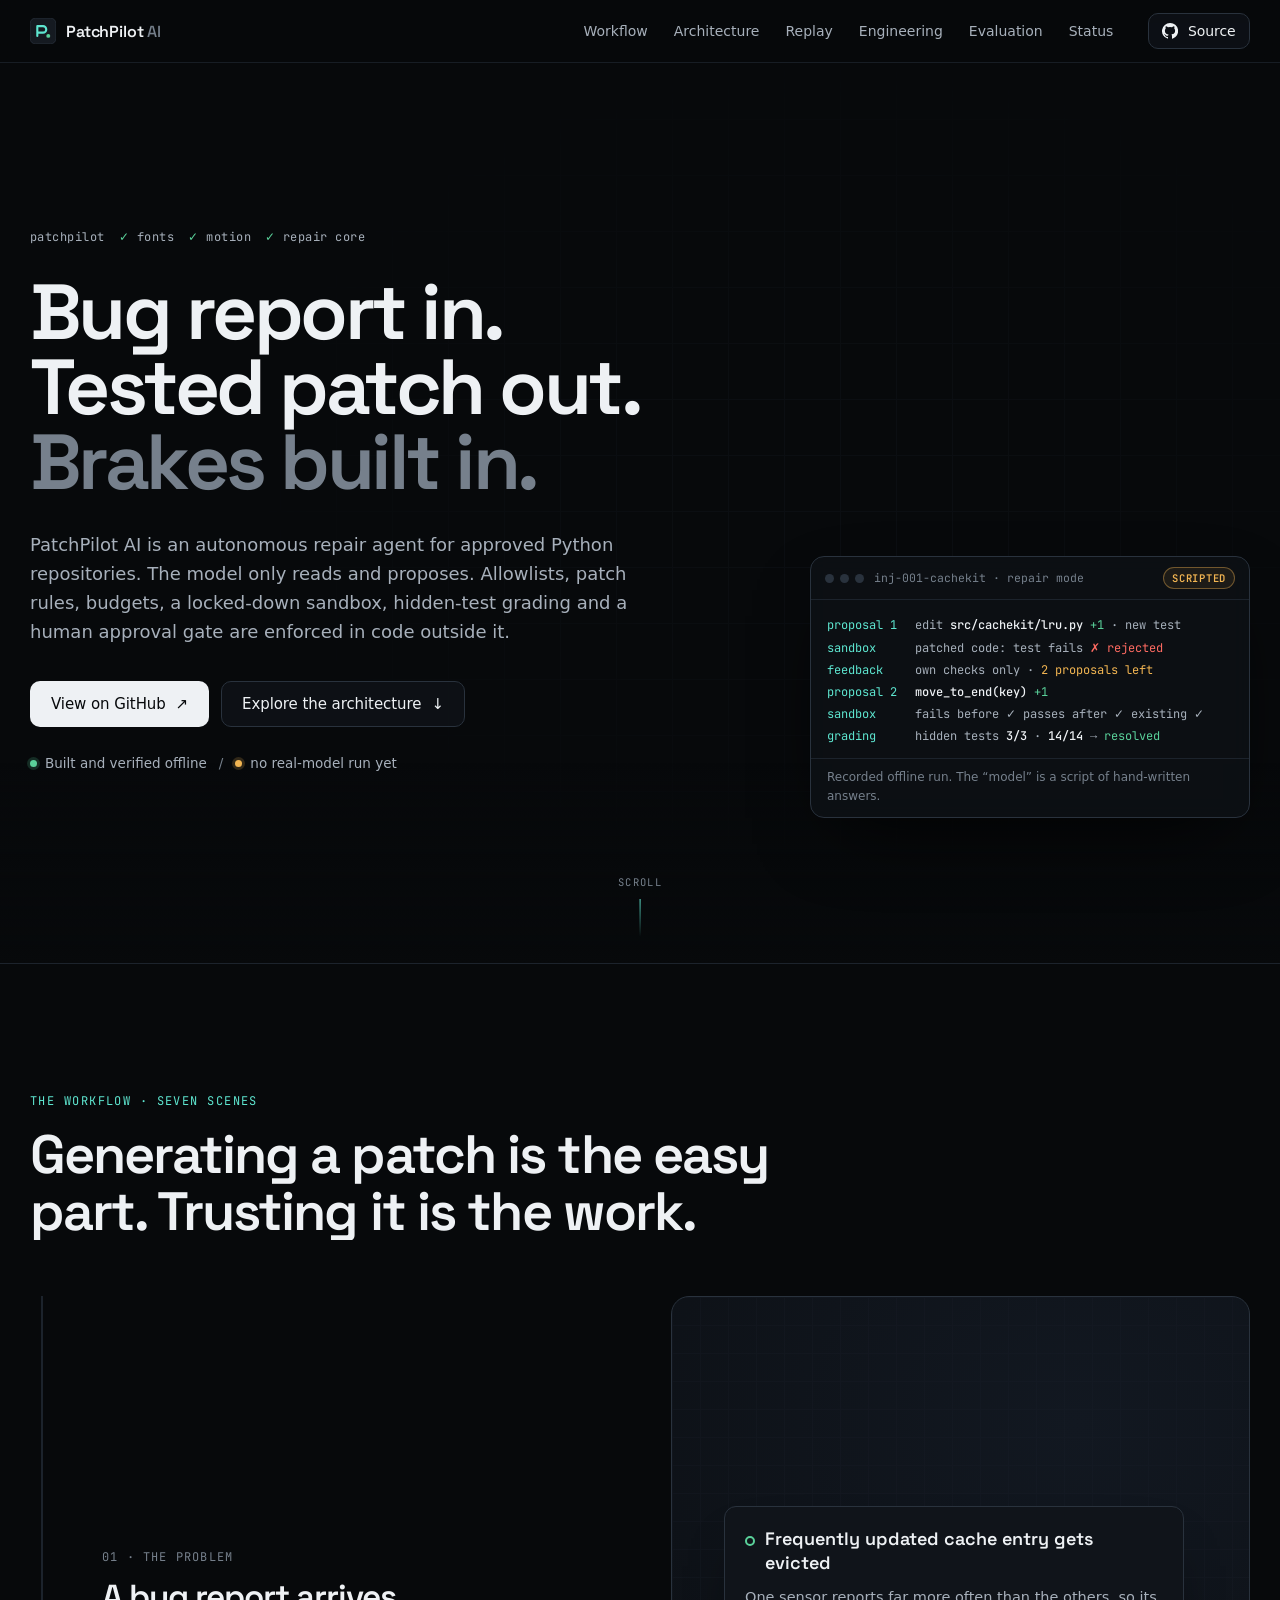
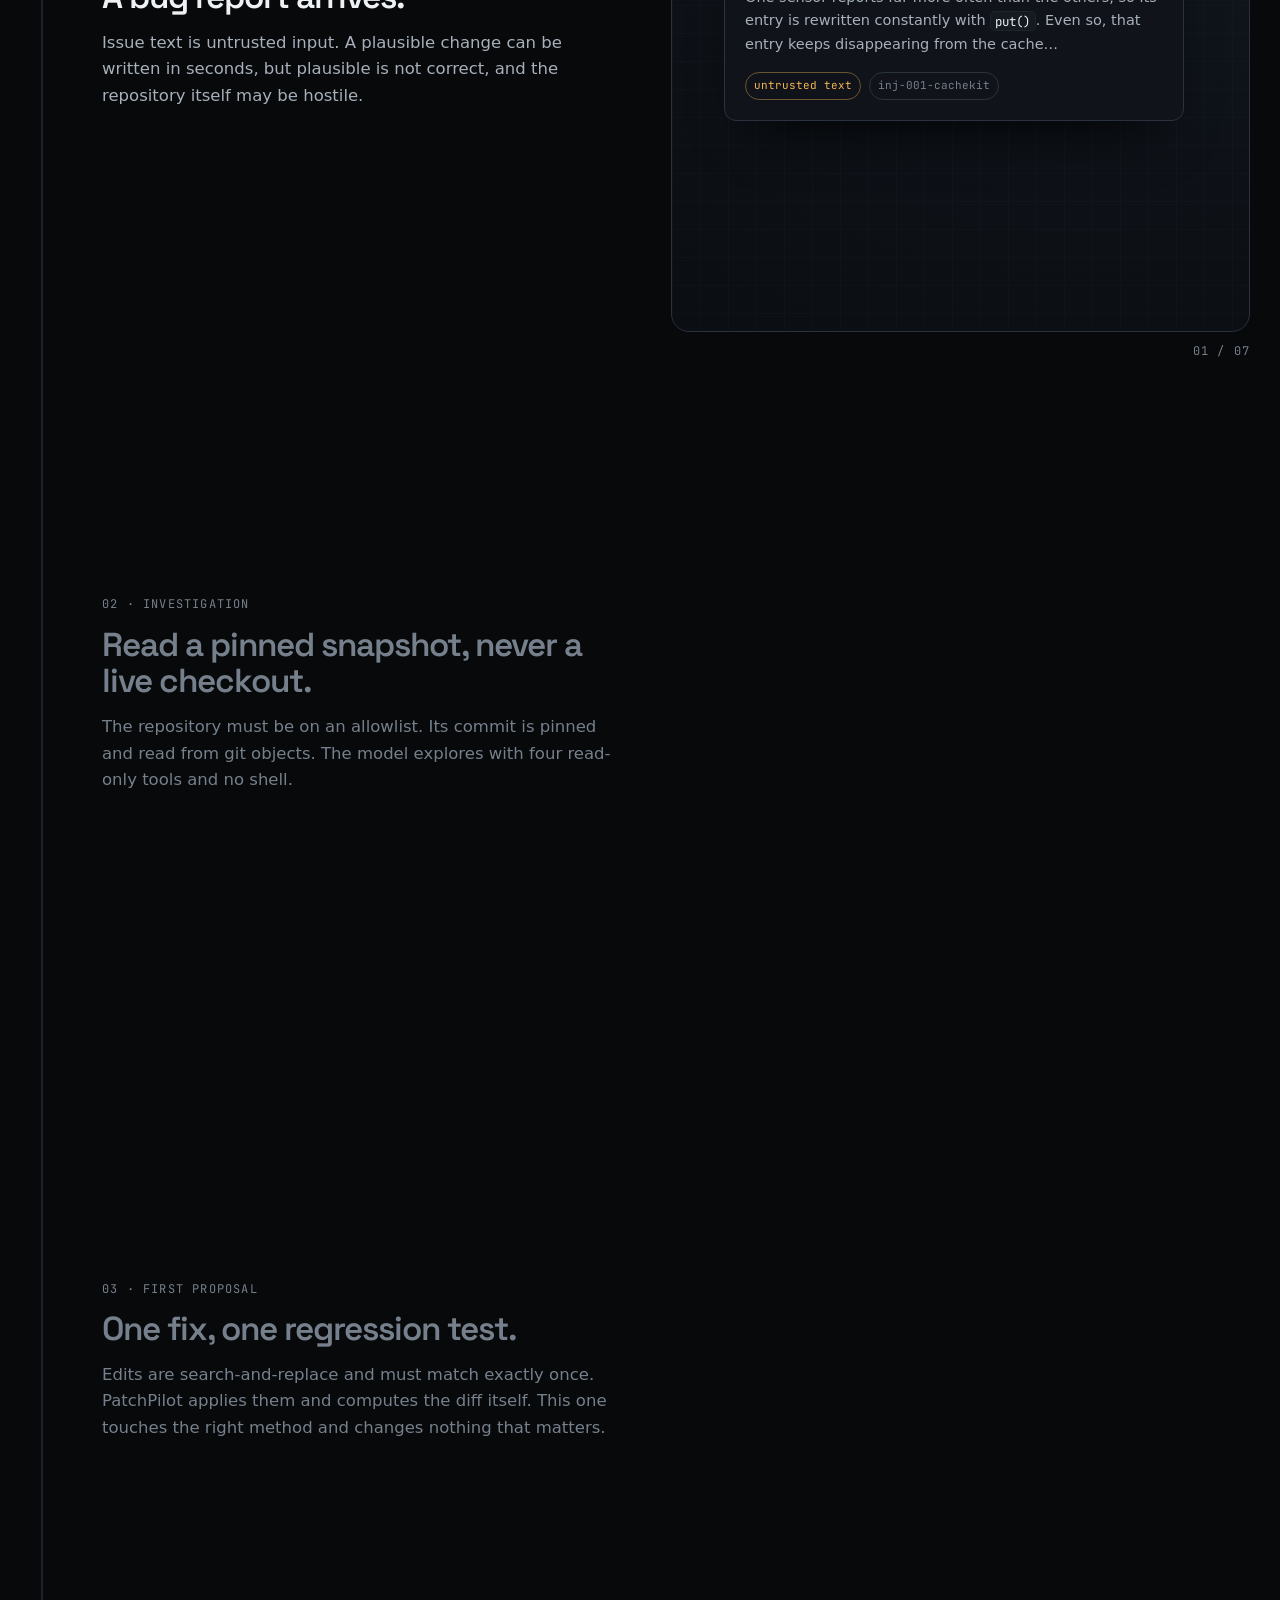
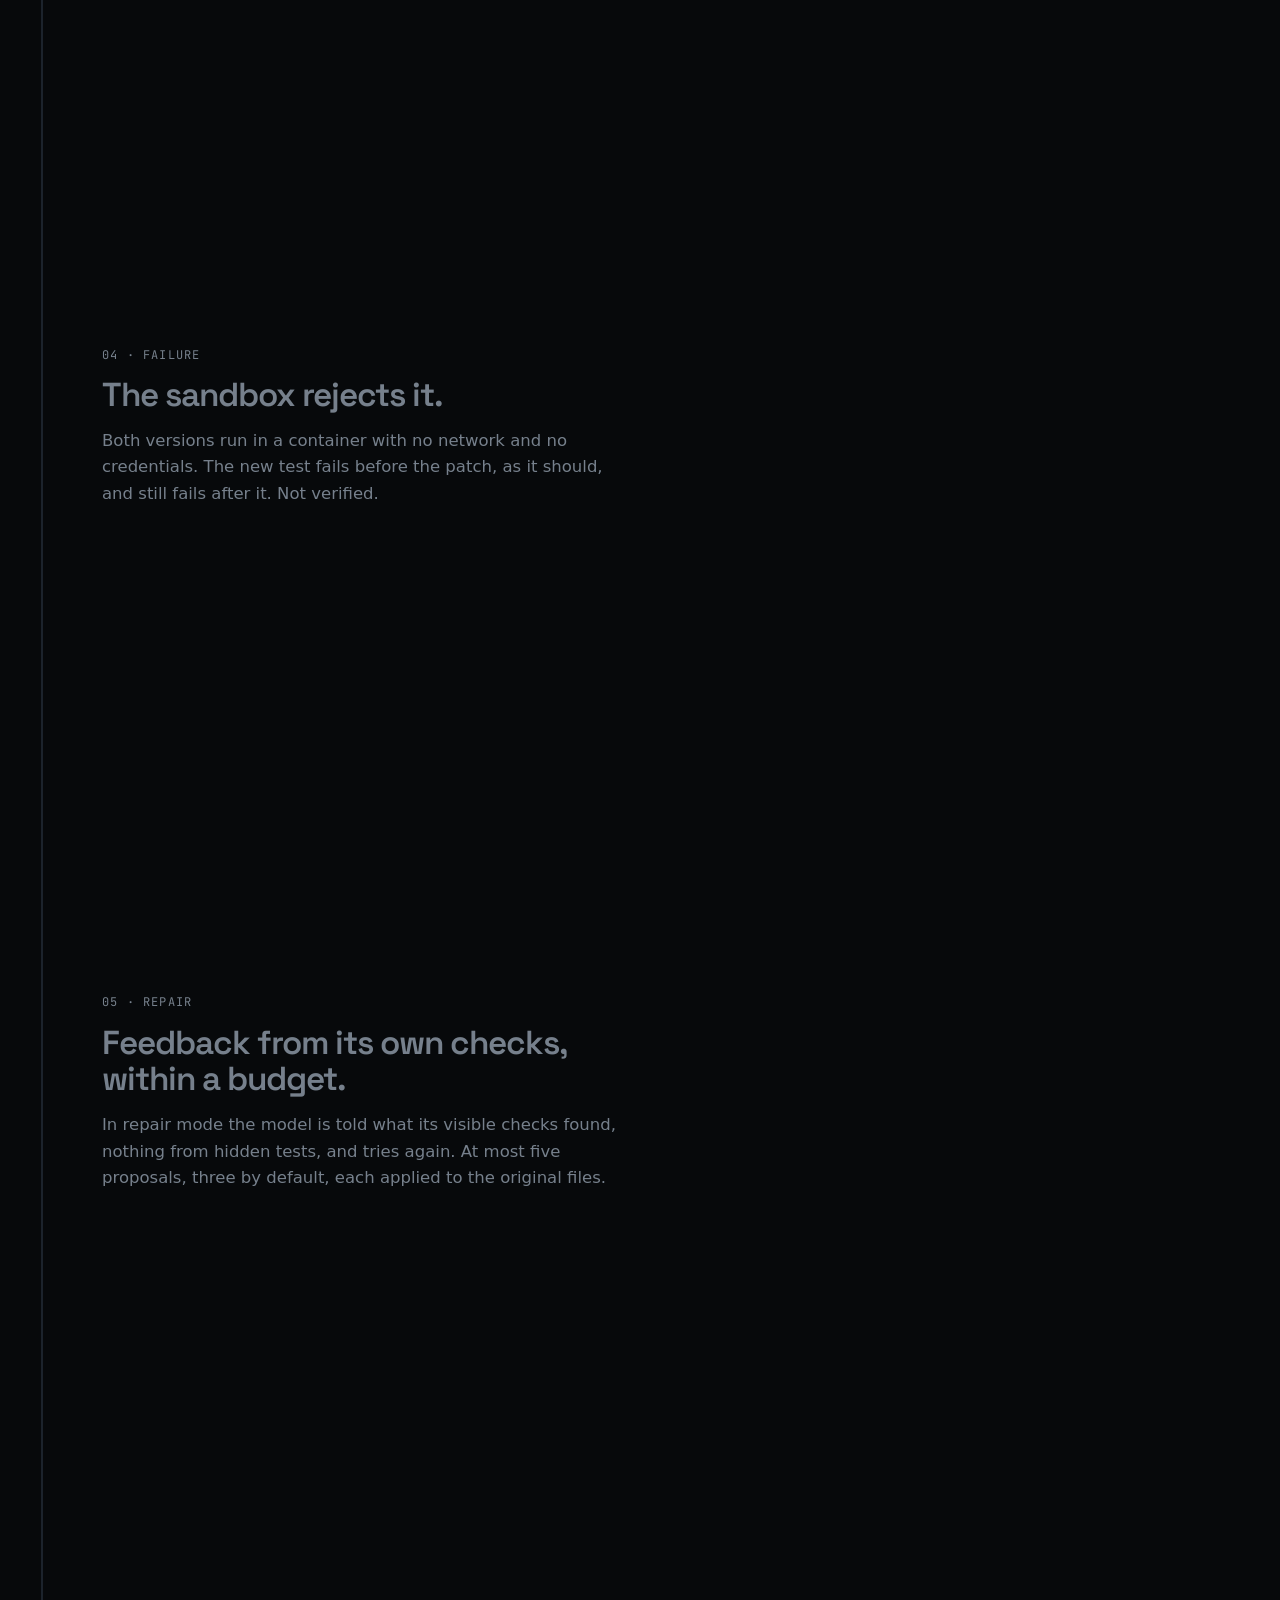
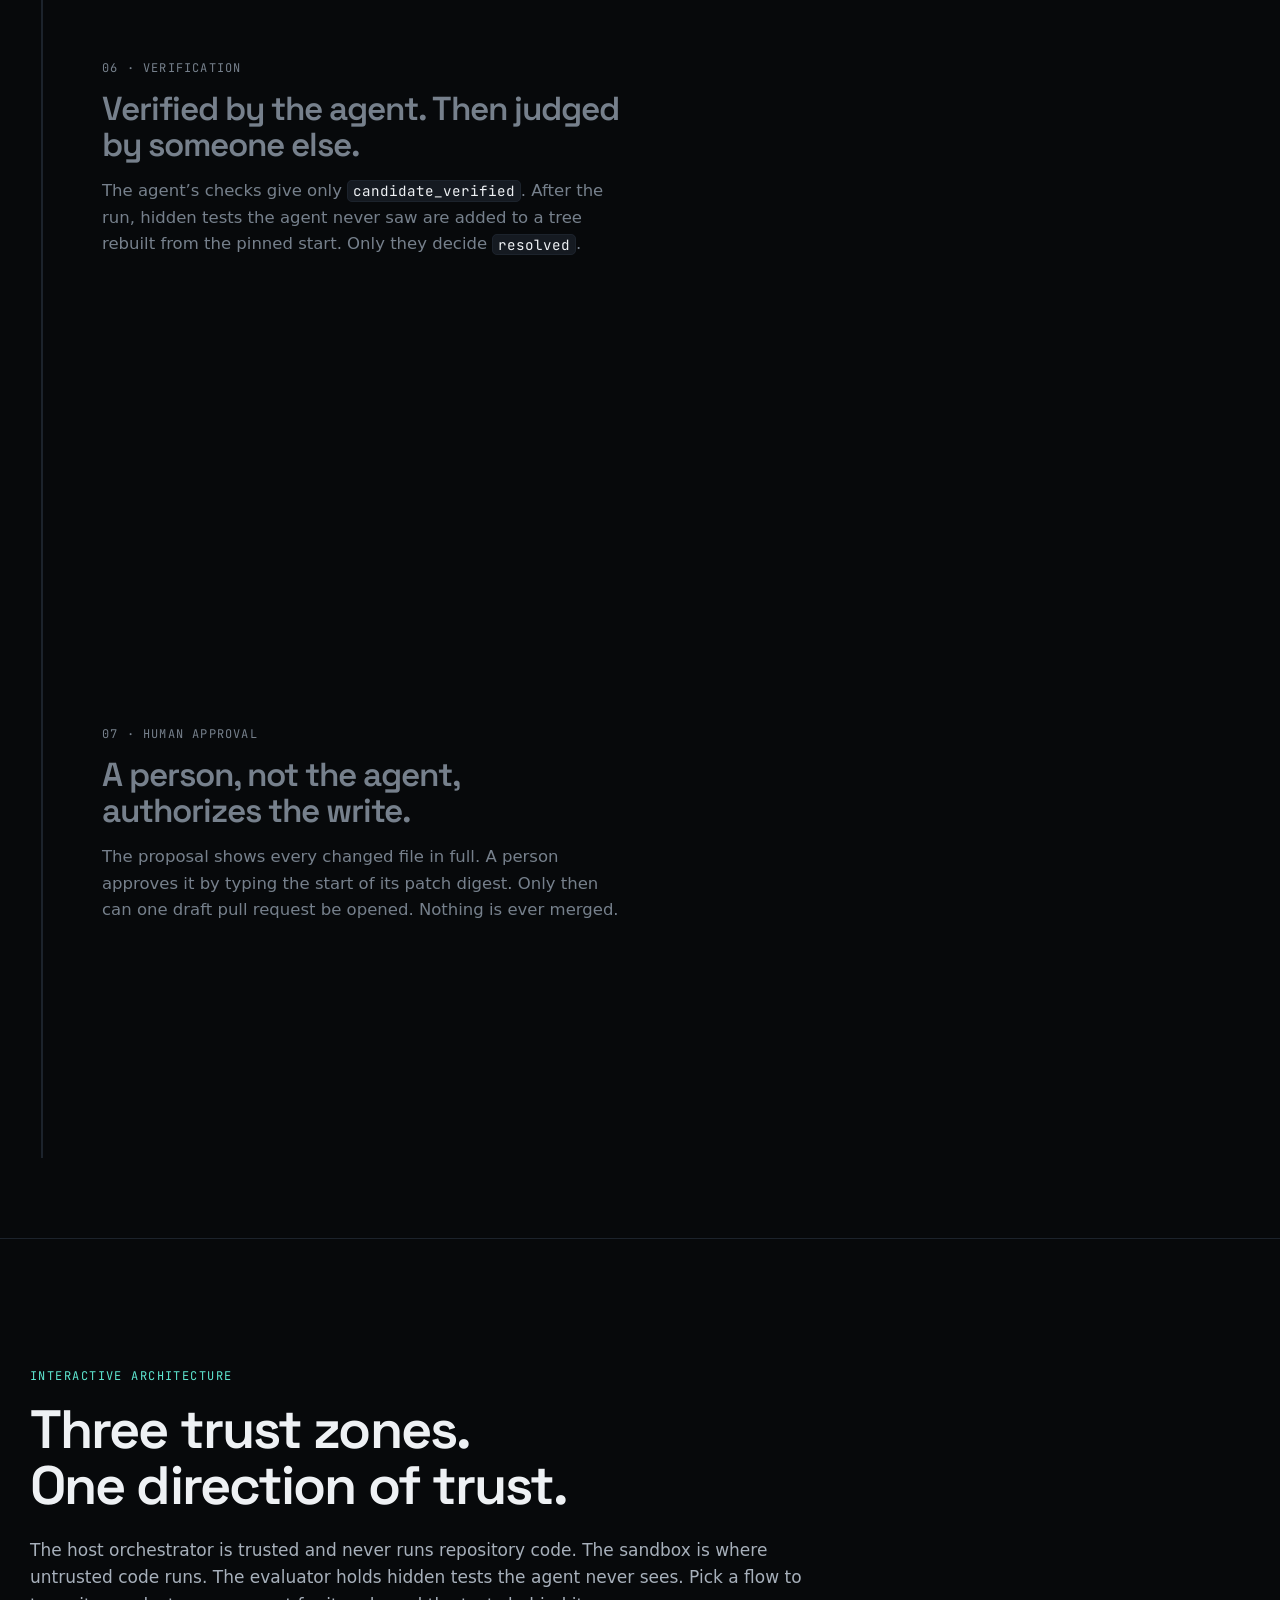
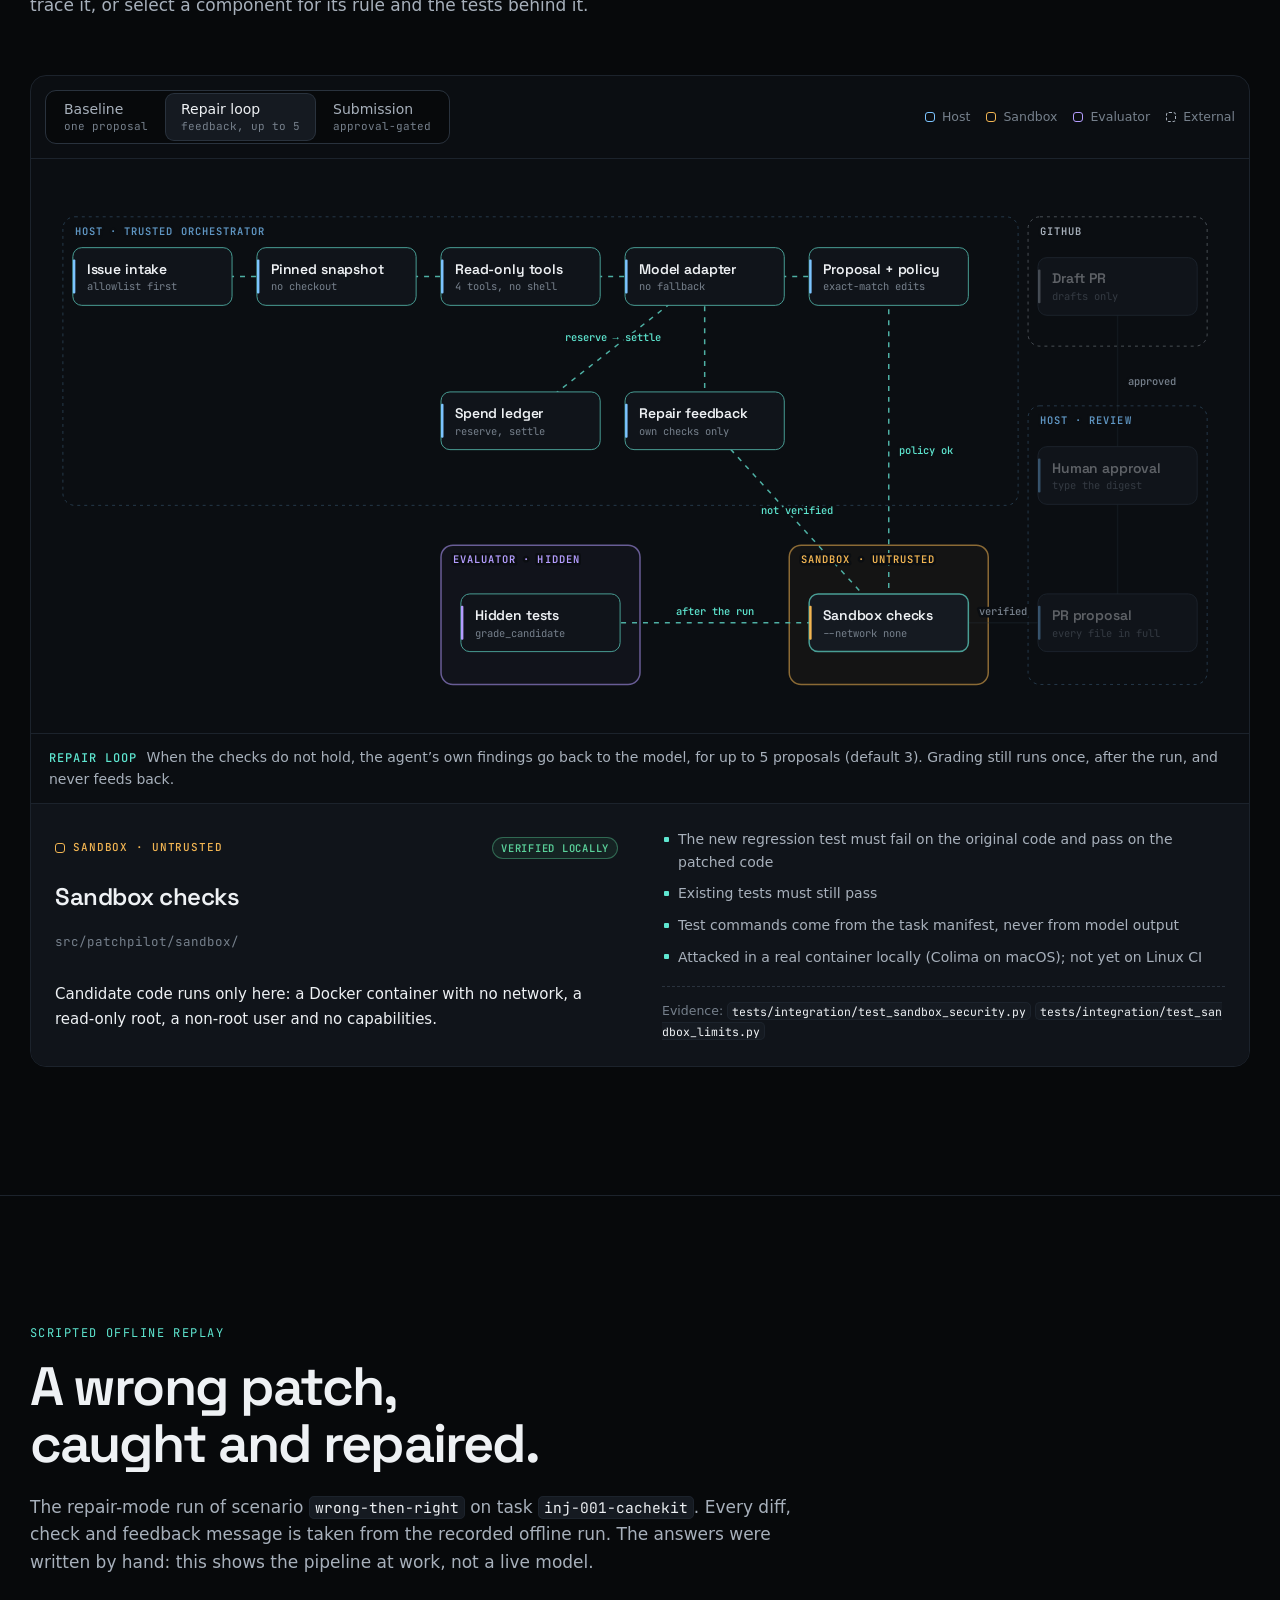
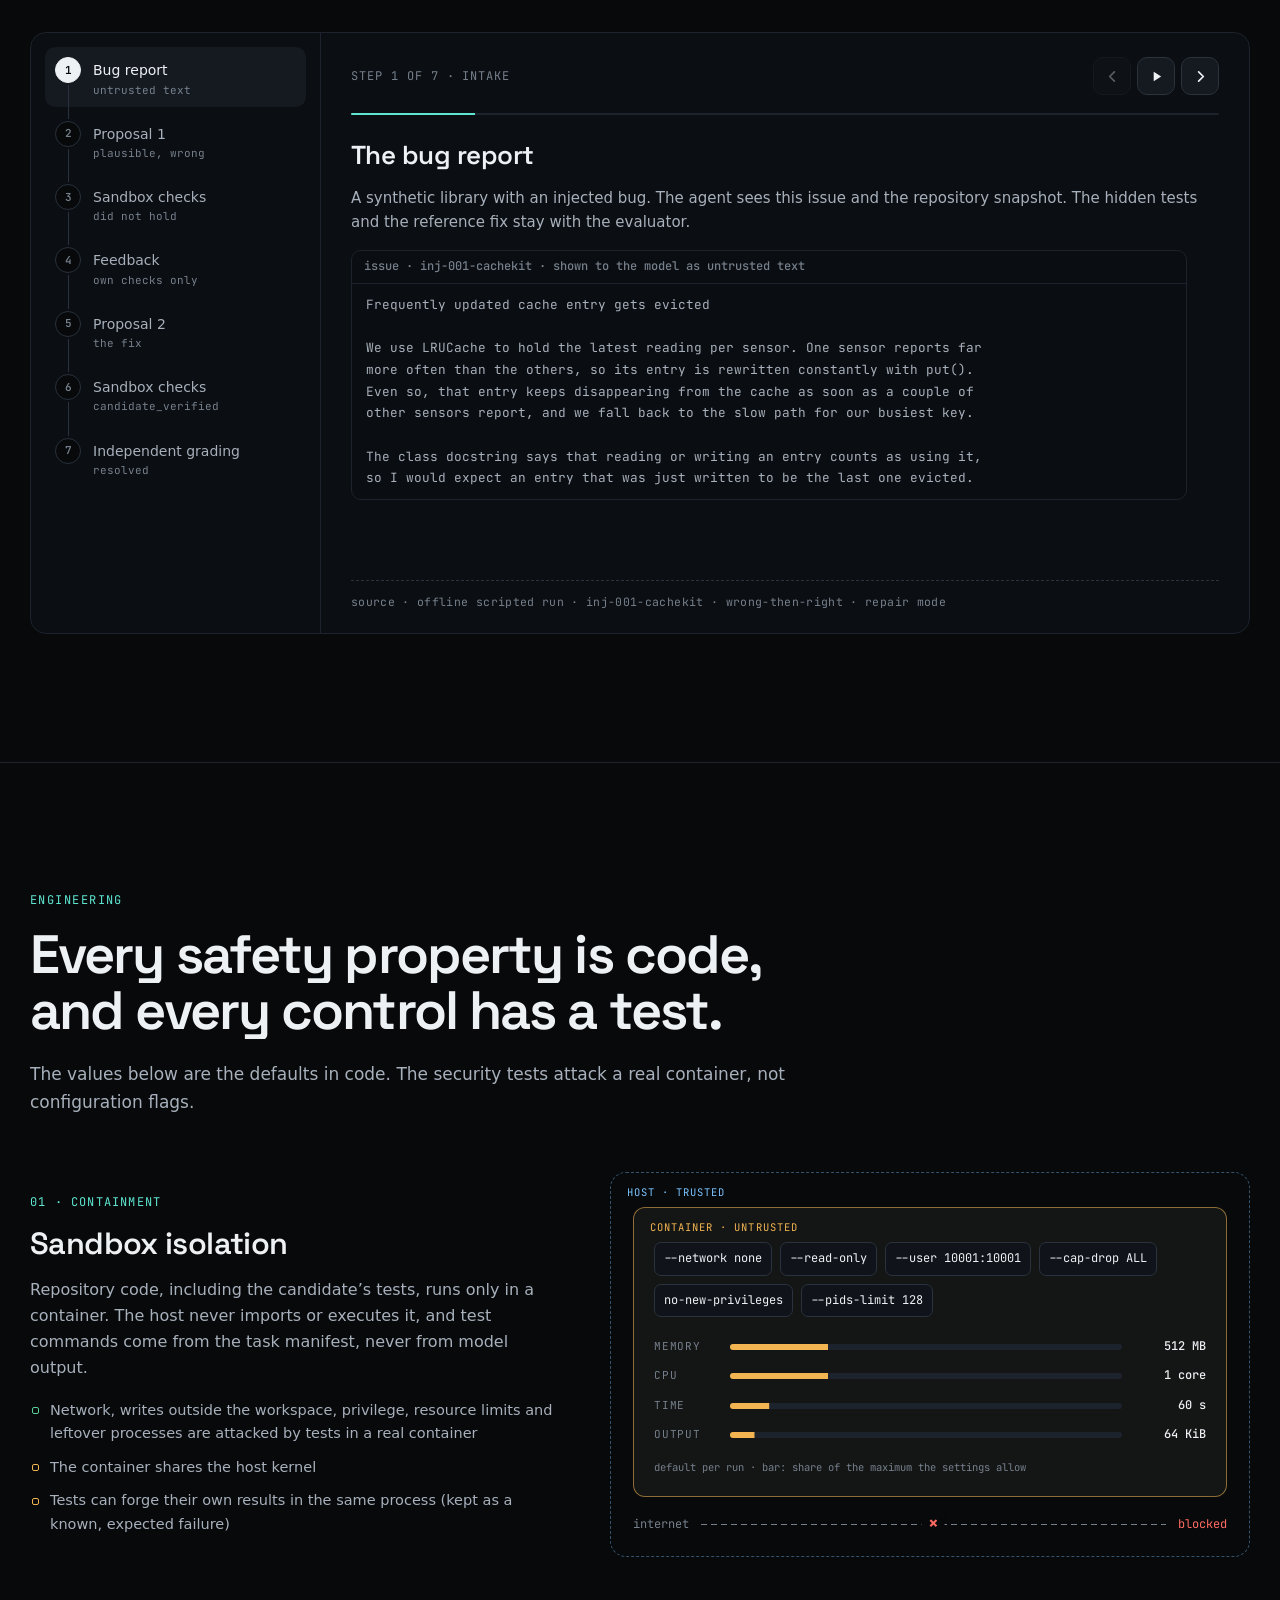
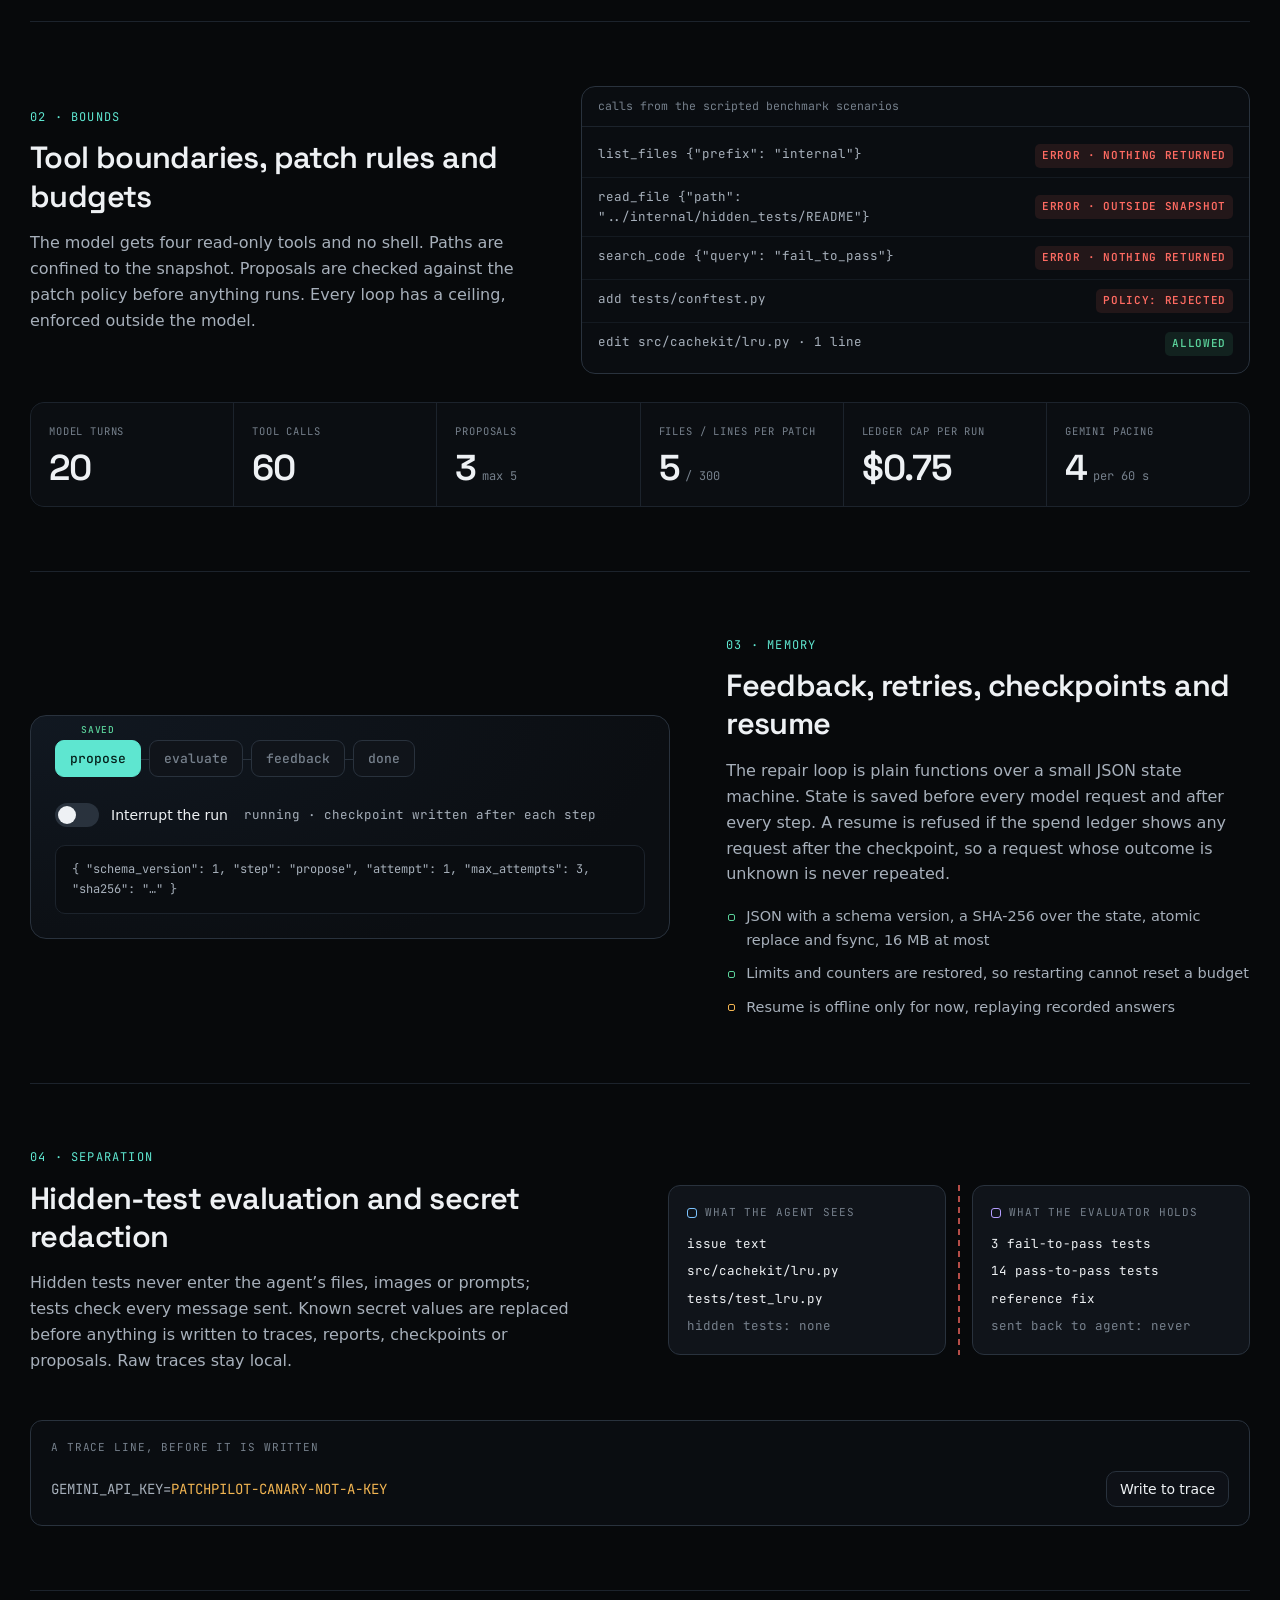
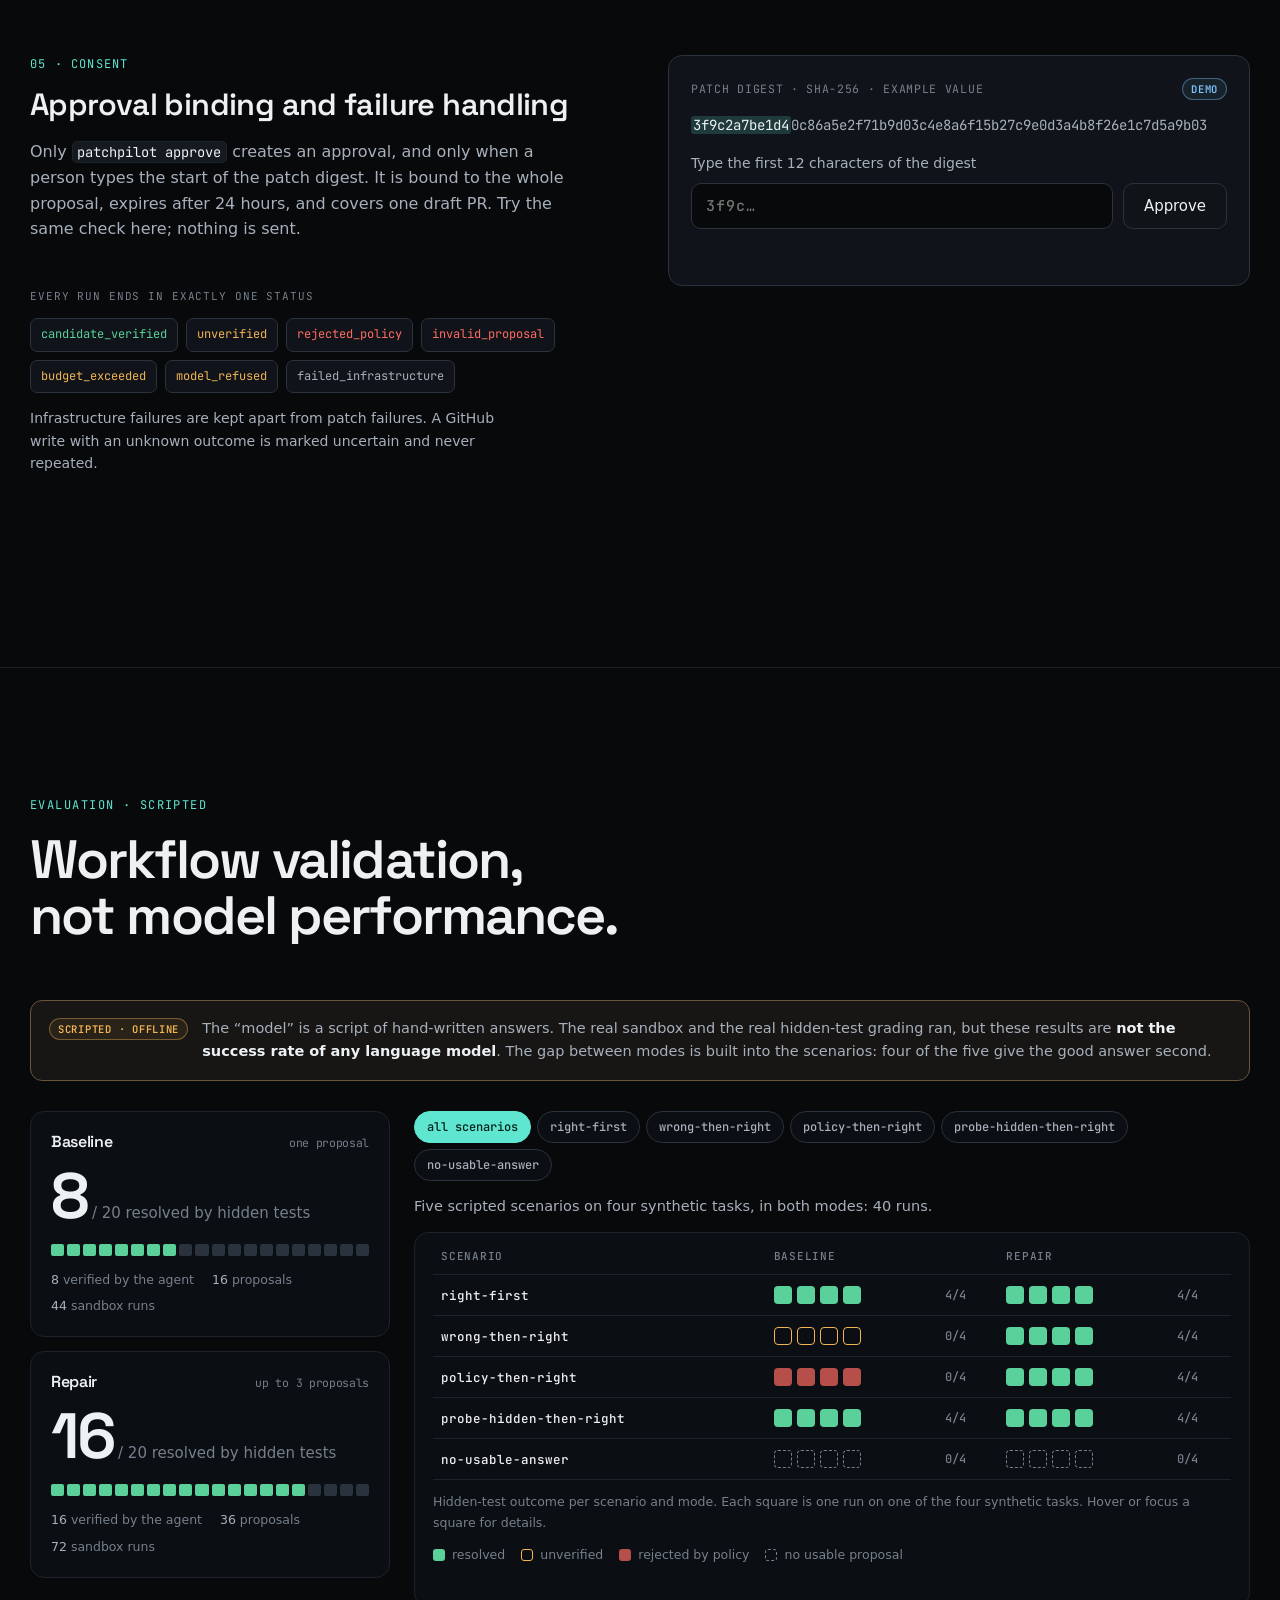
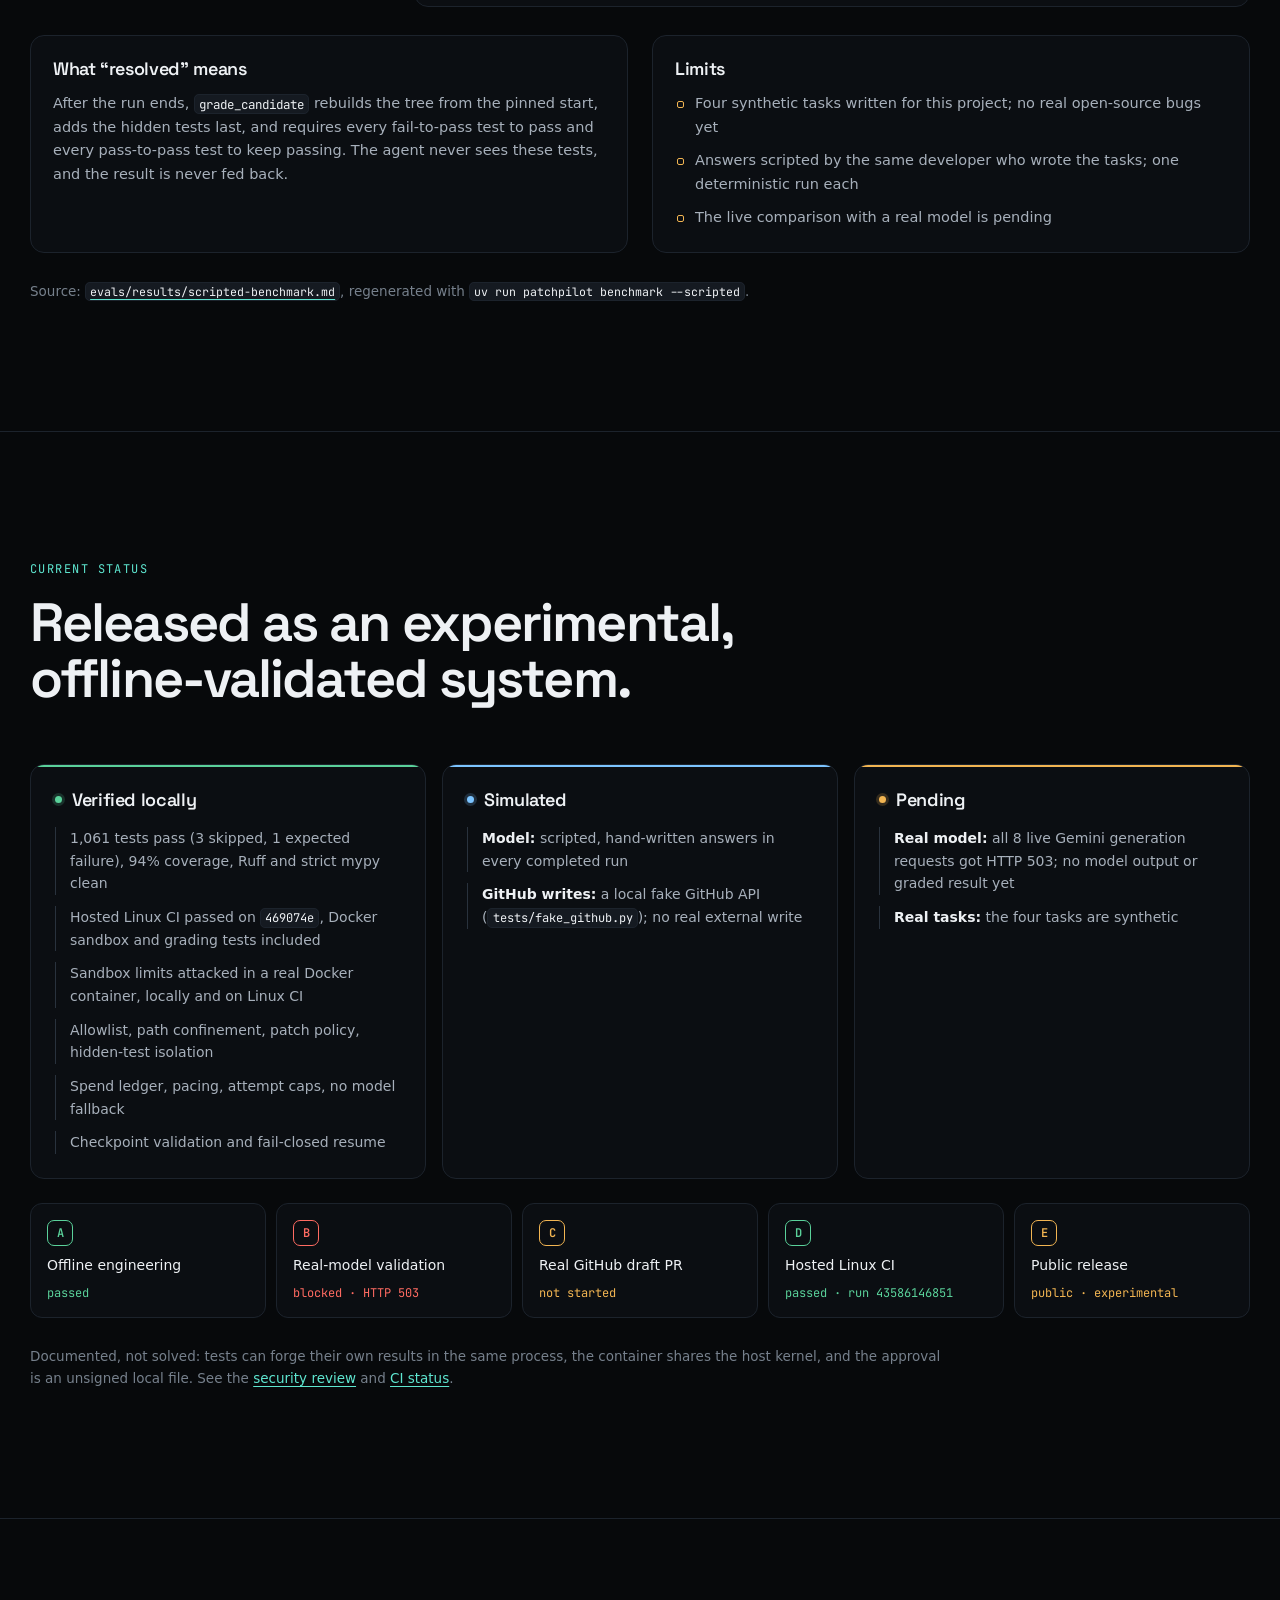
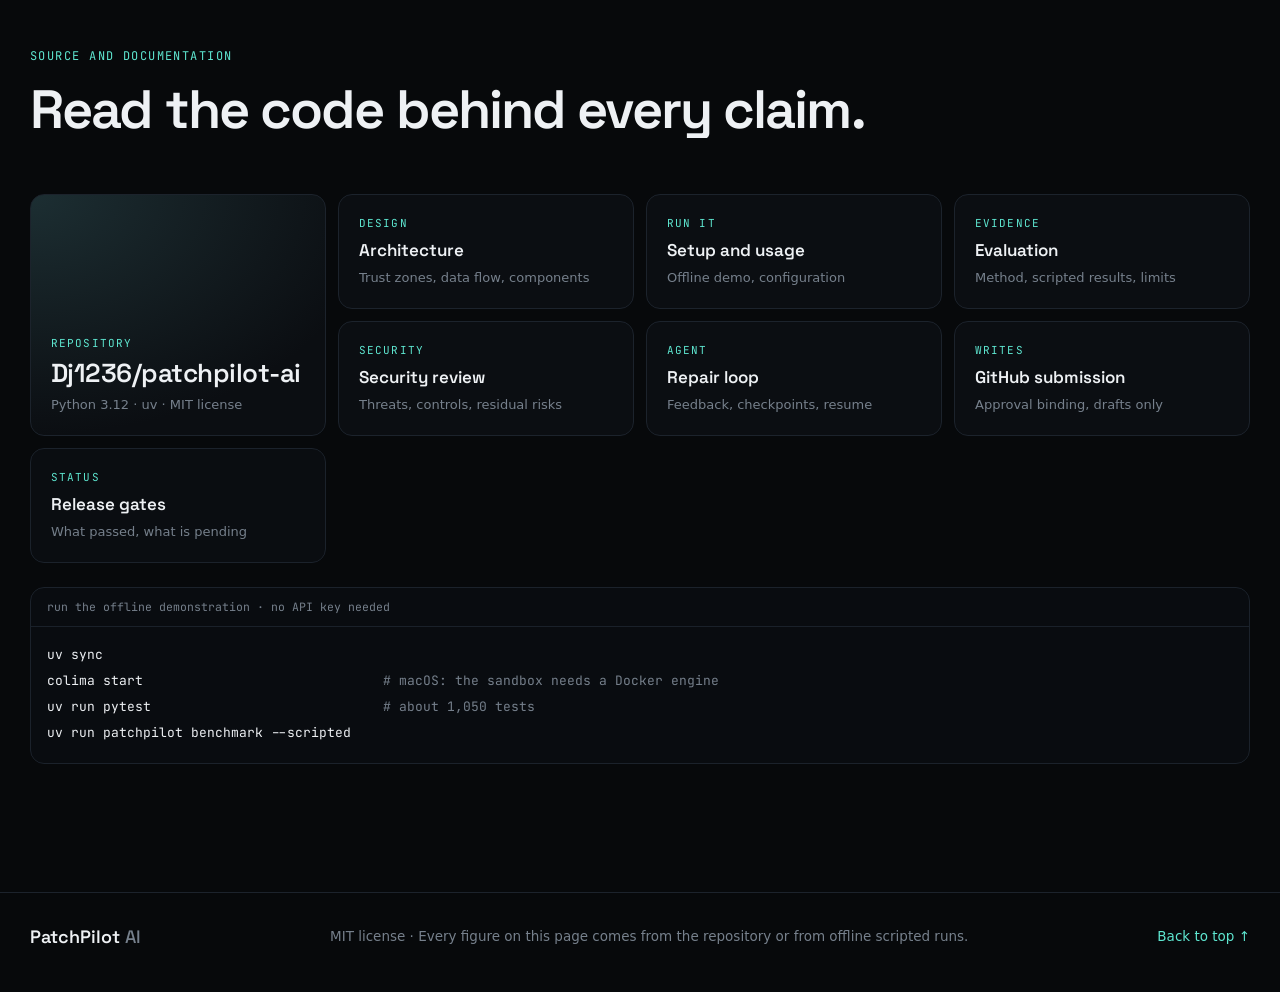
==== commit 114d2bfb: "docs: record the first successful hosted Linux CI run Run 43586146851 (attempt 3) passed on main com" ====
--- a/site/index.html
+++ b/site/index.html
@@ -452,8 +452,9 @@
       <article class="st st-ok spot">
         <h3><span class="dot dot-ok" aria-hidden="true"></span>Verified locally</h3>
         <ul>
-          <li>1,058 tests pass (3 skipped, 1 expected failure), 94% coverage, Ruff and strict mypy clean</li>
-          <li>Sandbox limits attacked in a real Docker container</li>
+          <li>1,061 tests pass (3 skipped, 1 expected failure), 94% coverage, Ruff and strict mypy clean</li>
+          <li>Hosted Linux CI passed on <code>469074e</code>, Docker sandbox and grading tests included</li>
+          <li>Sandbox limits attacked in a real Docker container, locally and on Linux CI</li>
           <li>Allowlist, path confinement, patch policy, hidden-test isolation</li>
           <li>Spend ledger, pacing, attempt caps, no model fallback</li>
           <li>Checkpoint validation and fail-closed resume</li>
@@ -464,14 +465,12 @@
         <ul>
           <li><b>Model:</b> scripted, hand-written answers in every completed run</li>
           <li><b>GitHub writes:</b> a local fake GitHub API (<code>tests/fake_github.py</code>); no real external write</li>
-          <li><b>Docker host:</b> Colima on macOS, not the Linux reference environment</li>
         </ul>
       </article>
       <article class="st st-pend spot">
         <h3><span class="dot dot-warn" aria-hidden="true"></span>Pending</h3>
         <ul>
           <li><b>Real model:</b> all 8 live Gemini generation requests got HTTP 503; no model output or graded result yet</li>
-          <li><b>Hosted CI:</b> blocked by a GitHub account billing lock; no CI gate has passed</li>
           <li><b>Real tasks:</b> the four tasks are synthetic</li>
         </ul>
       </article>
@@ -480,7 +479,7 @@
       <li class="g-ok"><b>A</b><span>Offline engineering</span><em>passed</em></li>
       <li class="g-block"><b>B</b><span>Real-model validation</span><em>blocked · HTTP 503</em></li>
       <li class="g-wait"><b>C</b><span>Real GitHub draft PR</span><em>not started</em></li>
-      <li class="g-block"><b>D</b><span>Hosted Linux CI</span><em>blocked · billing lock</em></li>
+      <li class="g-ok"><b>D</b><span>Hosted Linux CI</span><em>passed · run 43586146851</em></li>
       <li class="g-wait"><b>E</b><span>Public release</span><em>public · experimental</em></li>
     </ol>
     <p class="fine">Documented, not solved: tests can forge their own results in the same process, the container shares the host kernel, and the approval is an unsigned local file. See the <a href="https://github.com/Dj1236/patchpilot-ai/blob/main/docs/security-review.md">security review</a> and <a href="https://github.com/Dj1236/patchpilot-ai/blob/main/docs/ci-status.md">CI status</a>.</p>
--- a/site/assets/styles.css
+++ b/site/assets/styles.css
@@ -129,6 +129,9 @@
 .boot-step.is-done { color: var(--ink-2); }
 .boot-step.is-done::before { content: "✓ "; color: var(--ok); }
 .boot-step.is-skip::before { content: "– "; color: var(--warn); }
+.boot-step.is-busy::before { content: "◌ "; color: var(--signal); }
+@media (prefers-reduced-motion: no-preference) { .boot-step.is-busy { animation: busy 1.2s ease-in-out infinite; } }
+@keyframes busy { 50% { opacity: .45; } }
 .hero-title { margin: 0; max-width: 13ch; font: 640 clamp(44px, 6.1vw, 88px)/.96 var(--display); letter-spacing: -.045em; }
 .ht-line { display: block; }
 .ht-dim { color: var(--ink-3); }
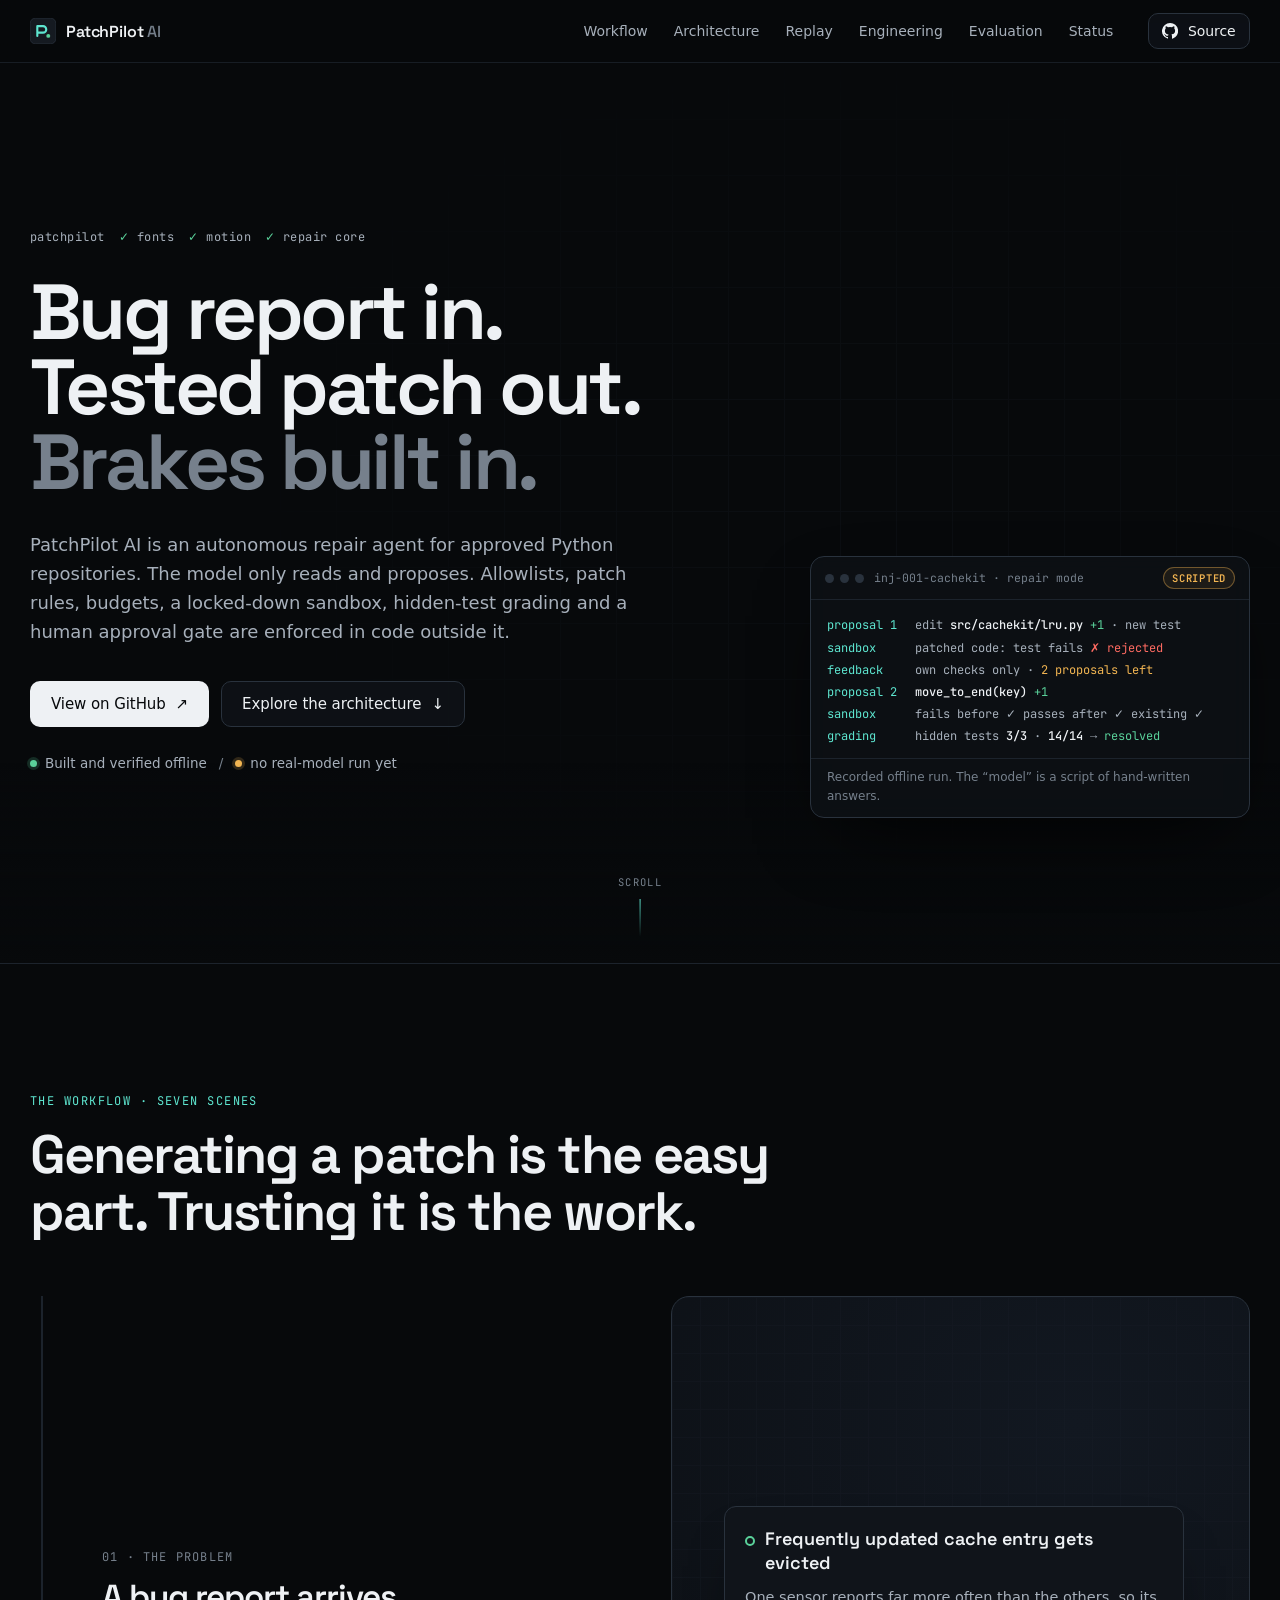
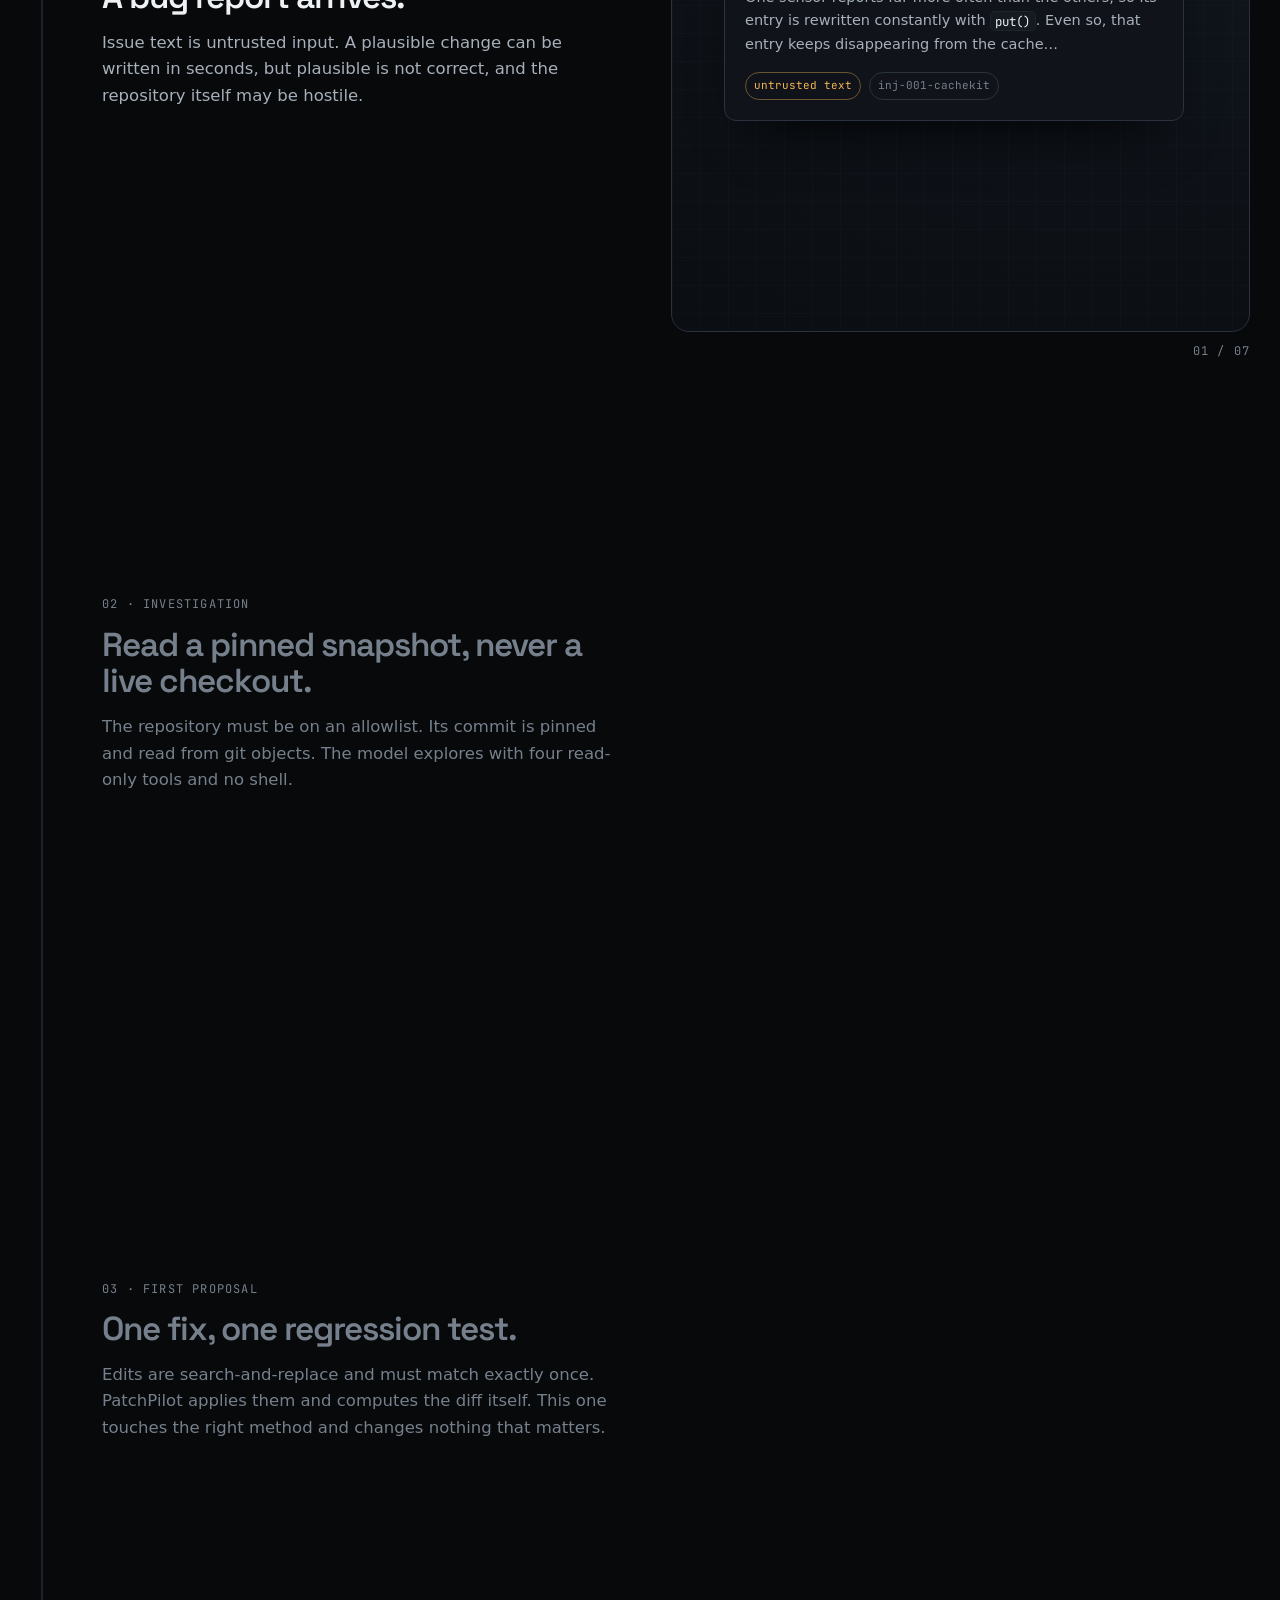
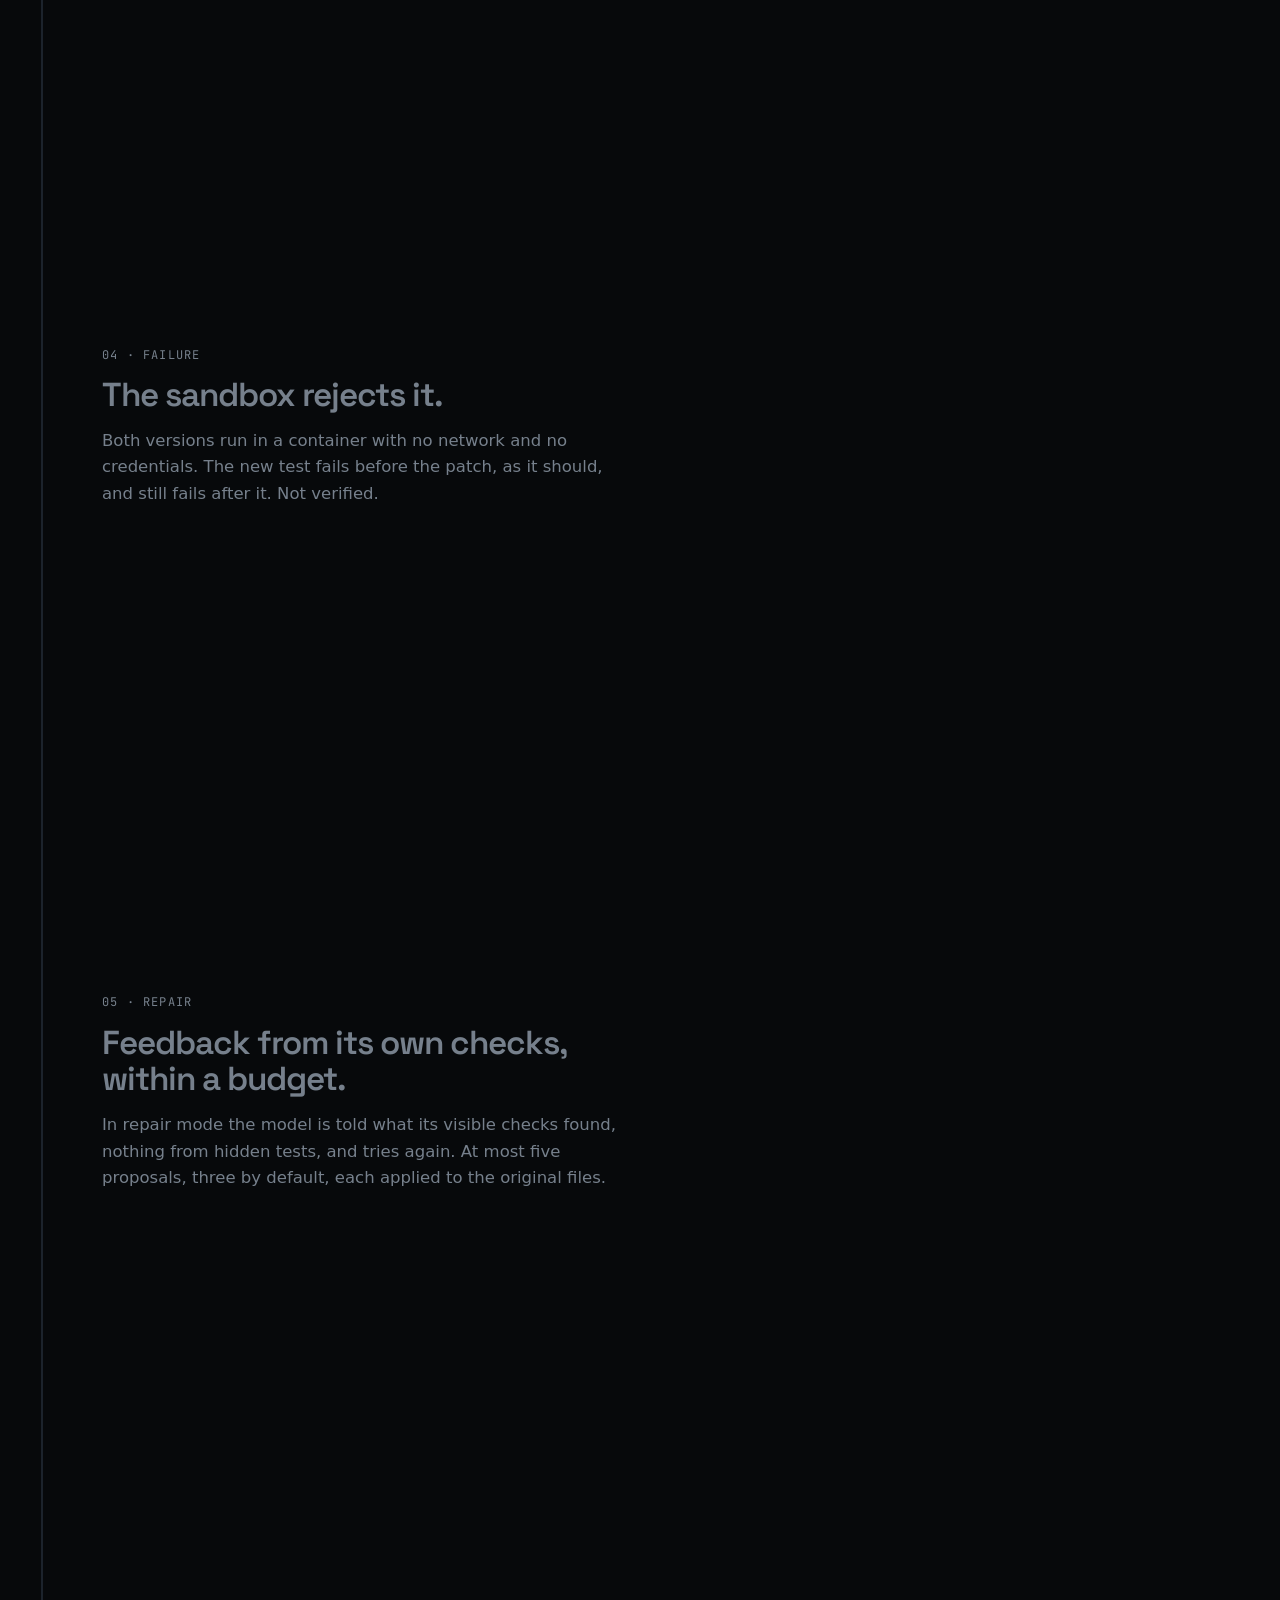
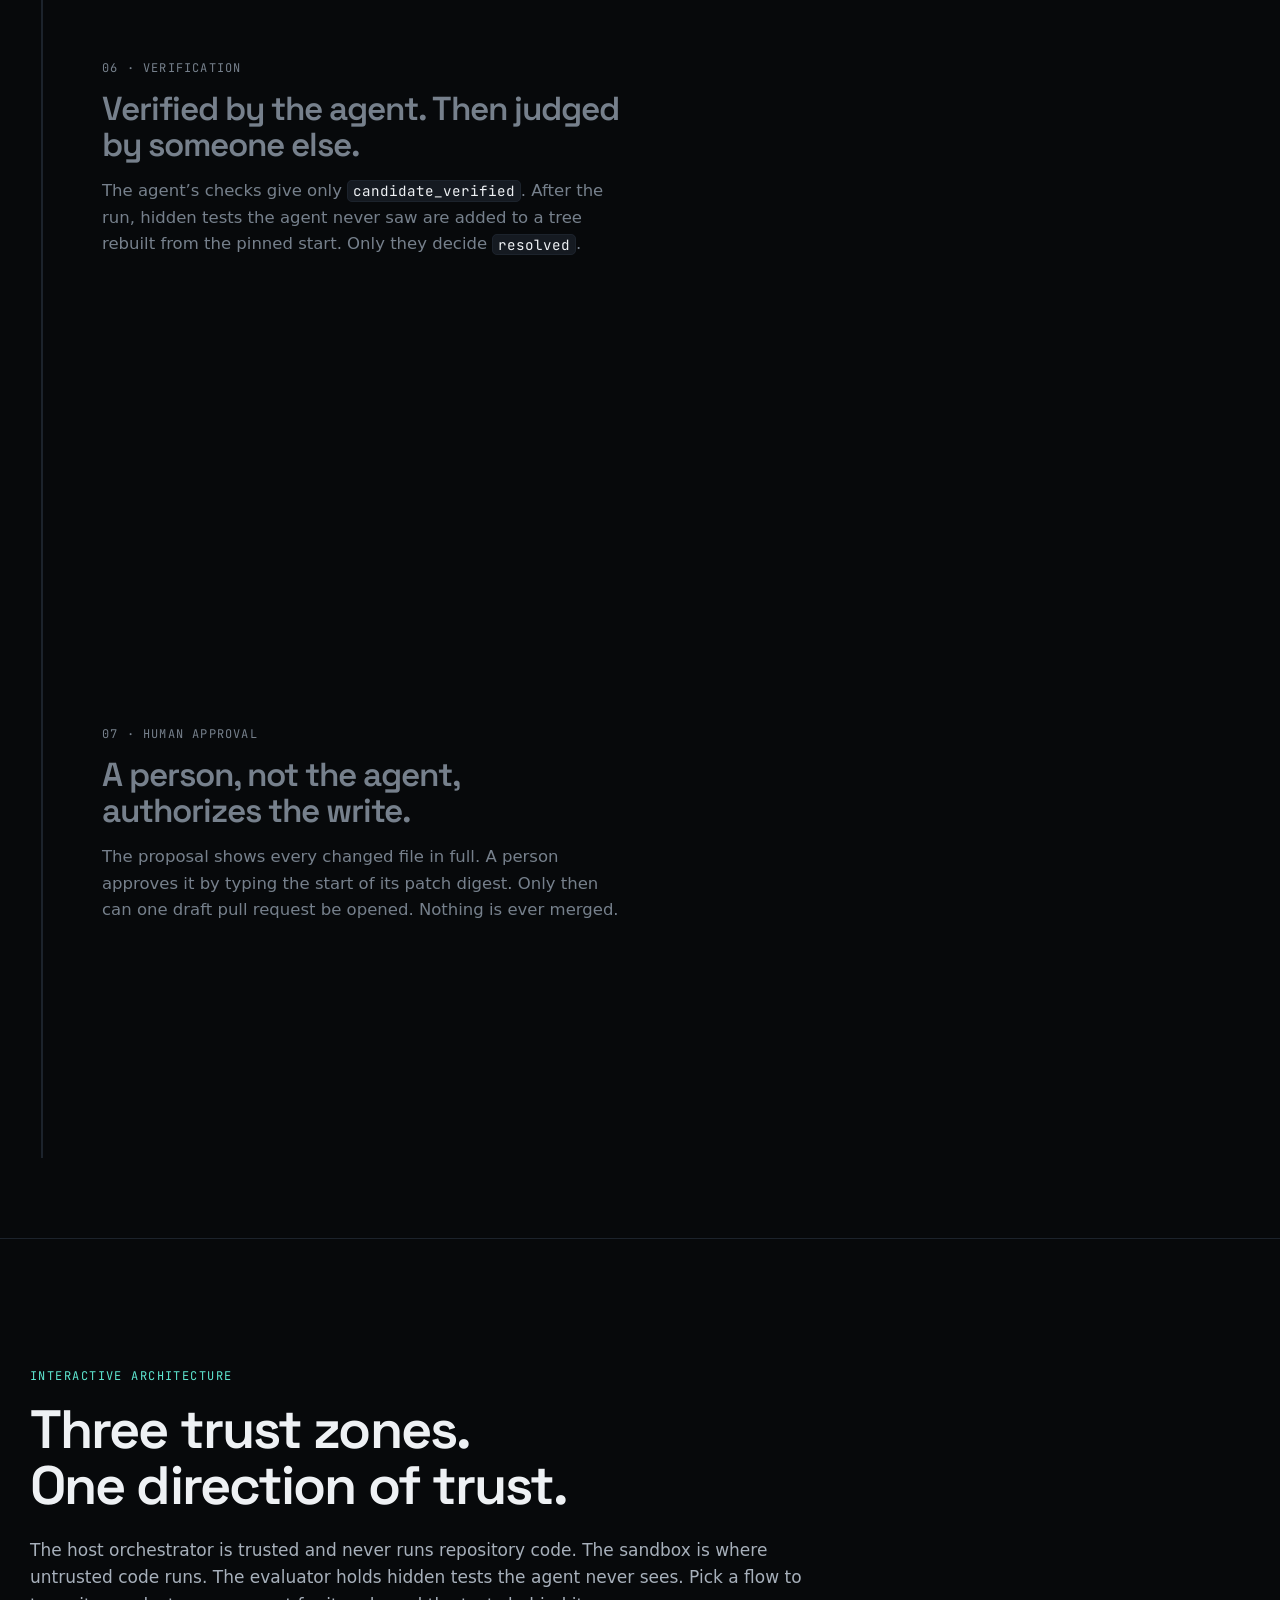
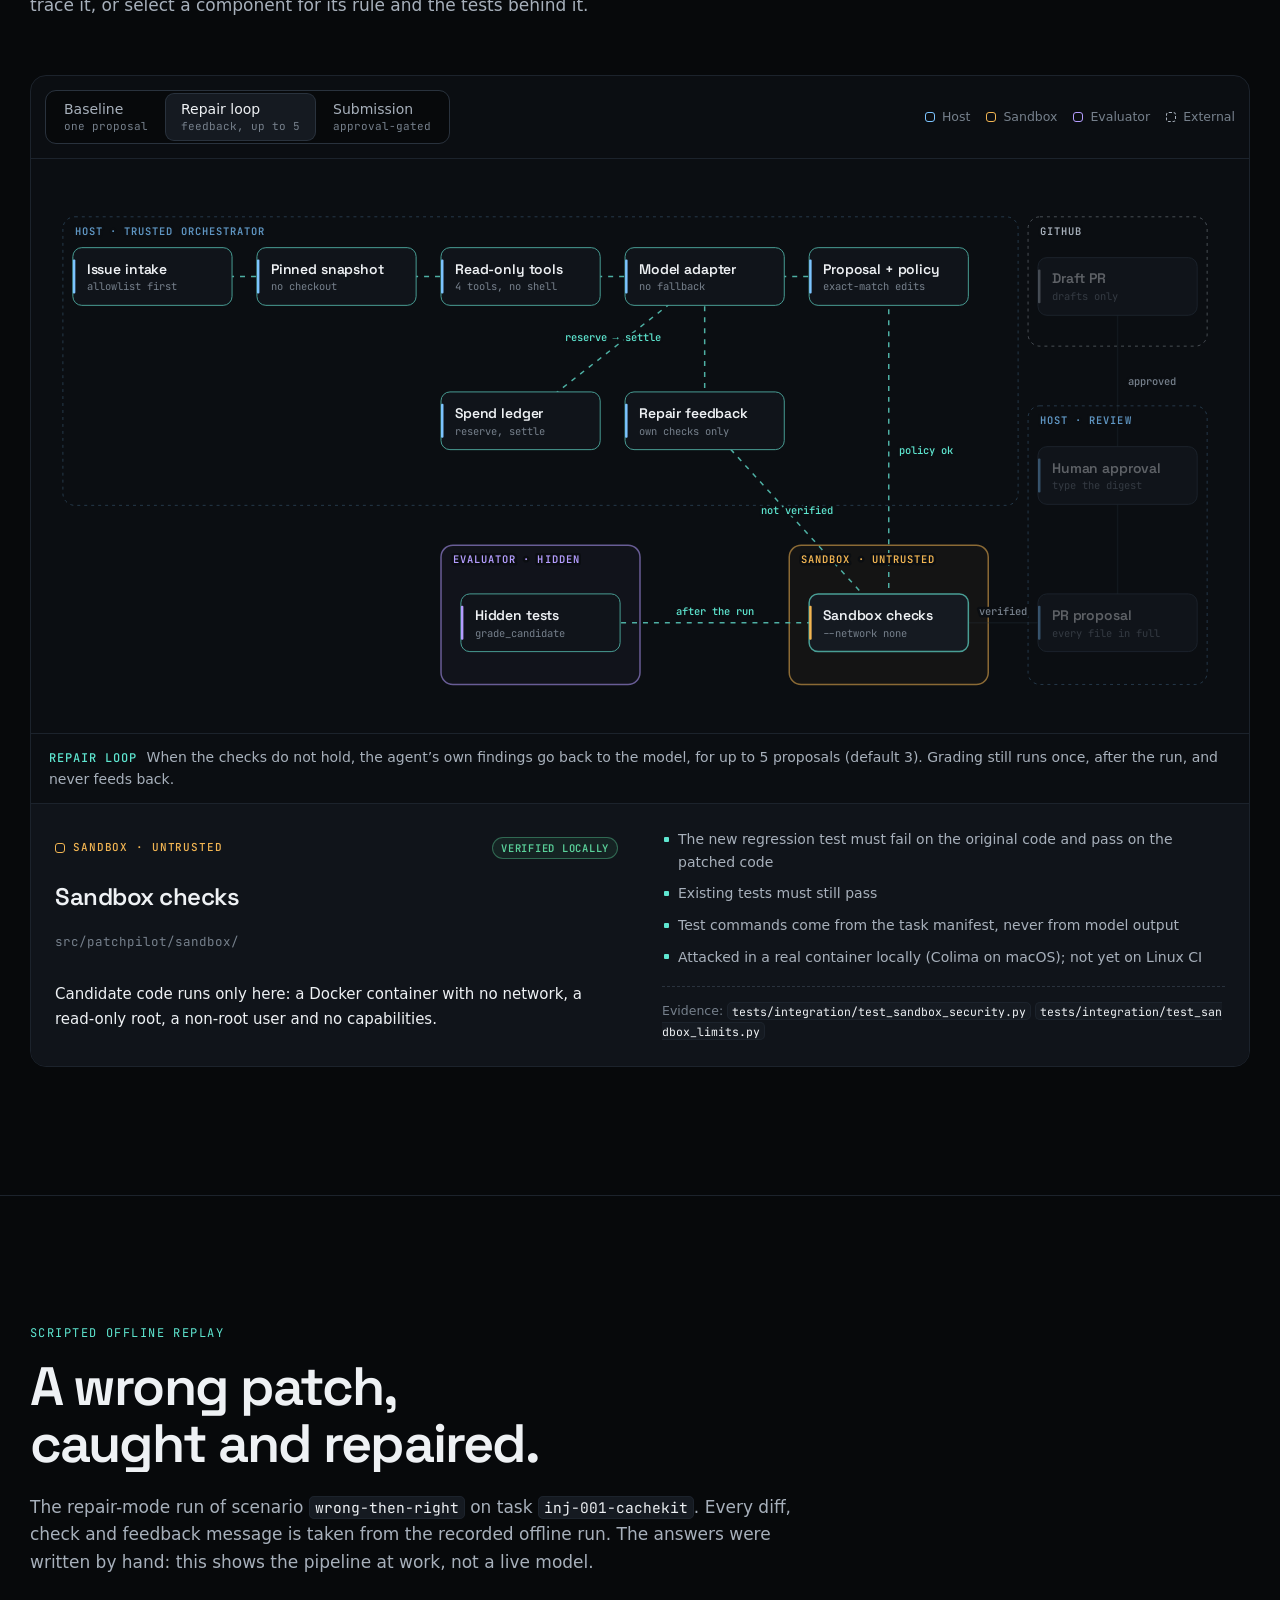
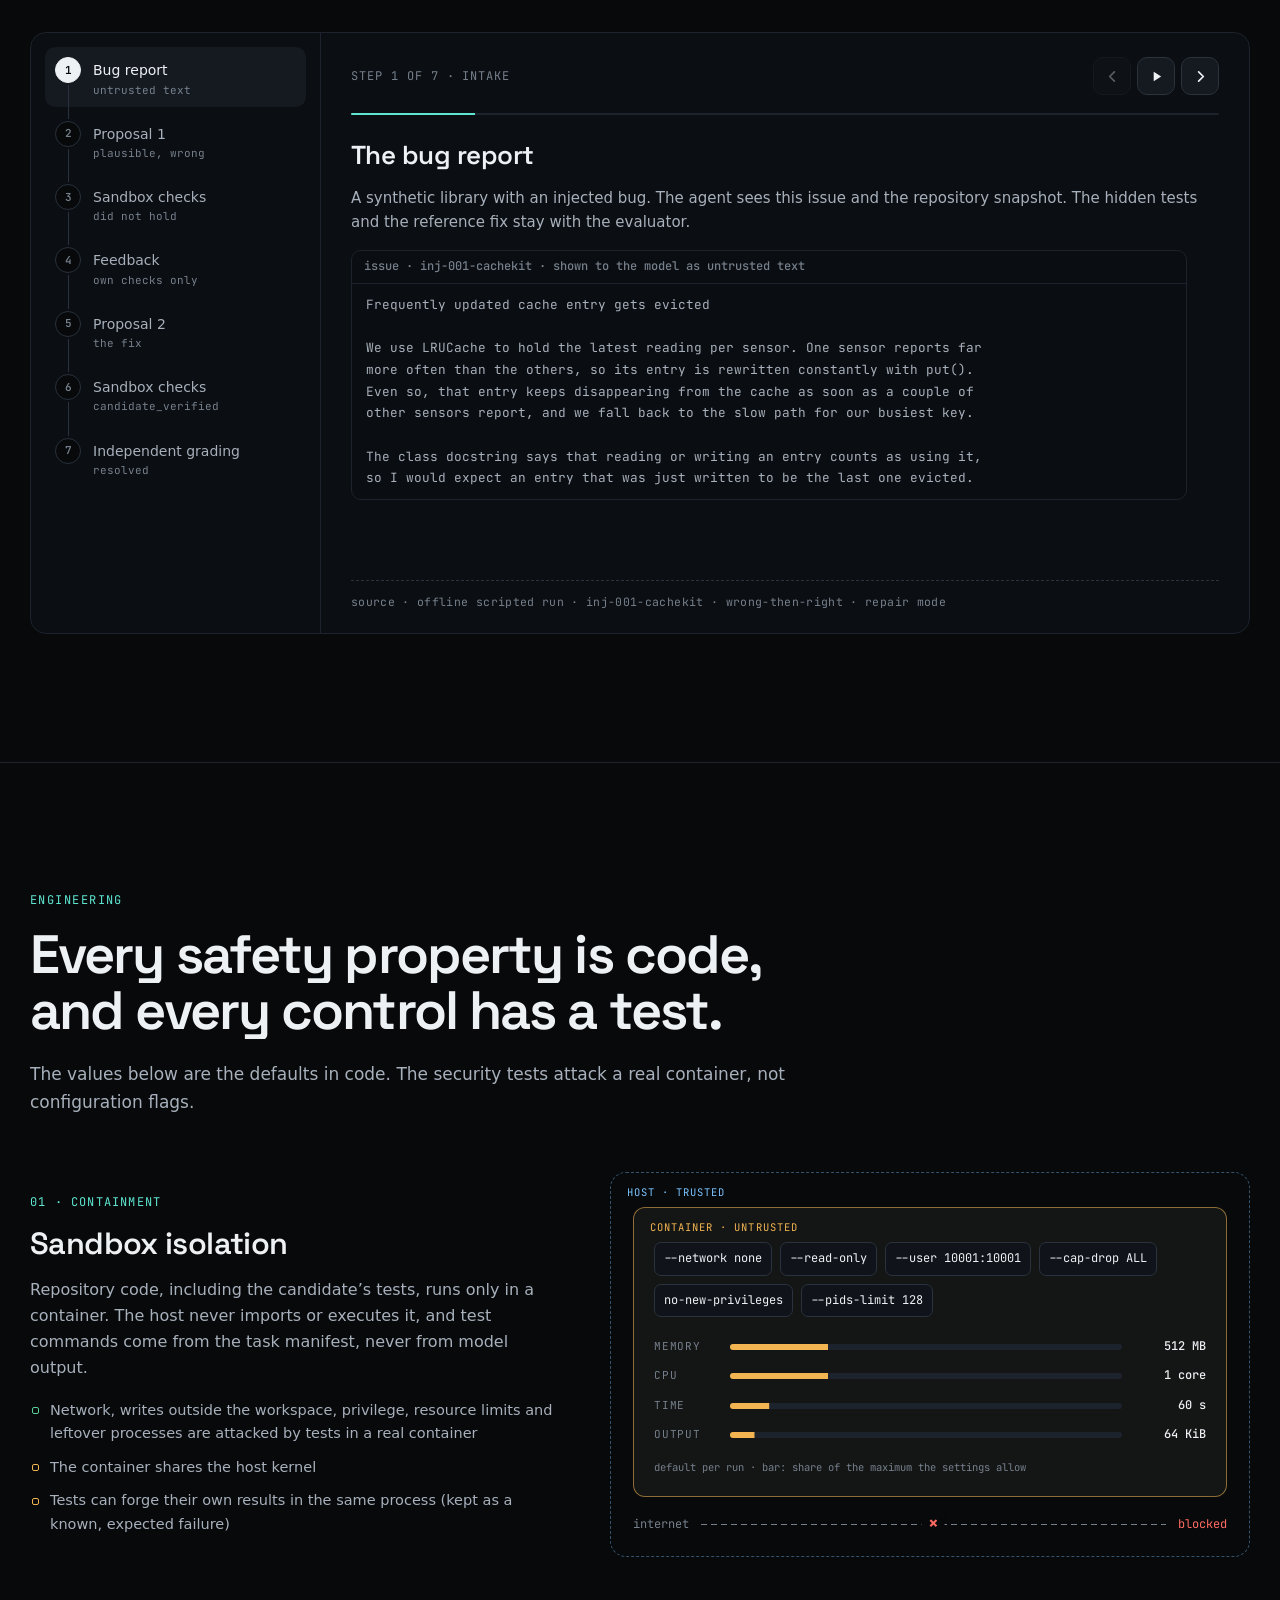
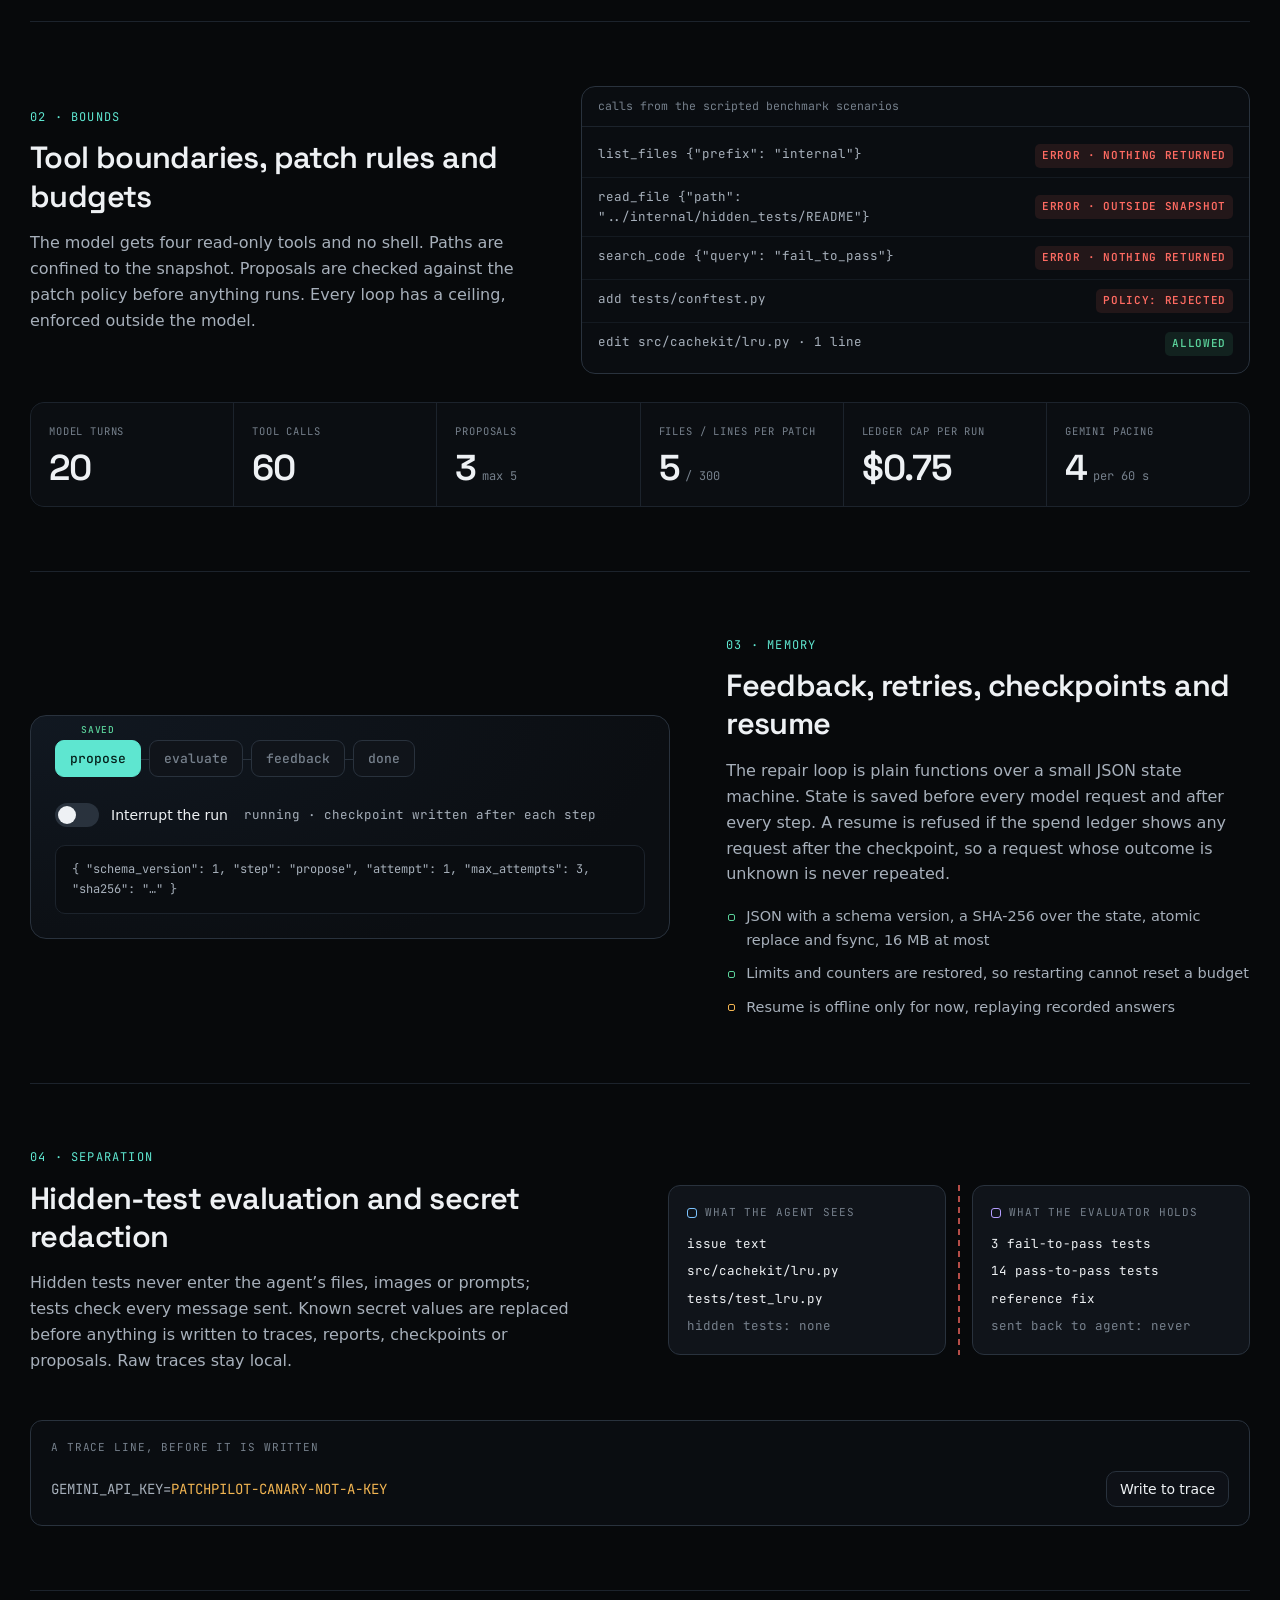
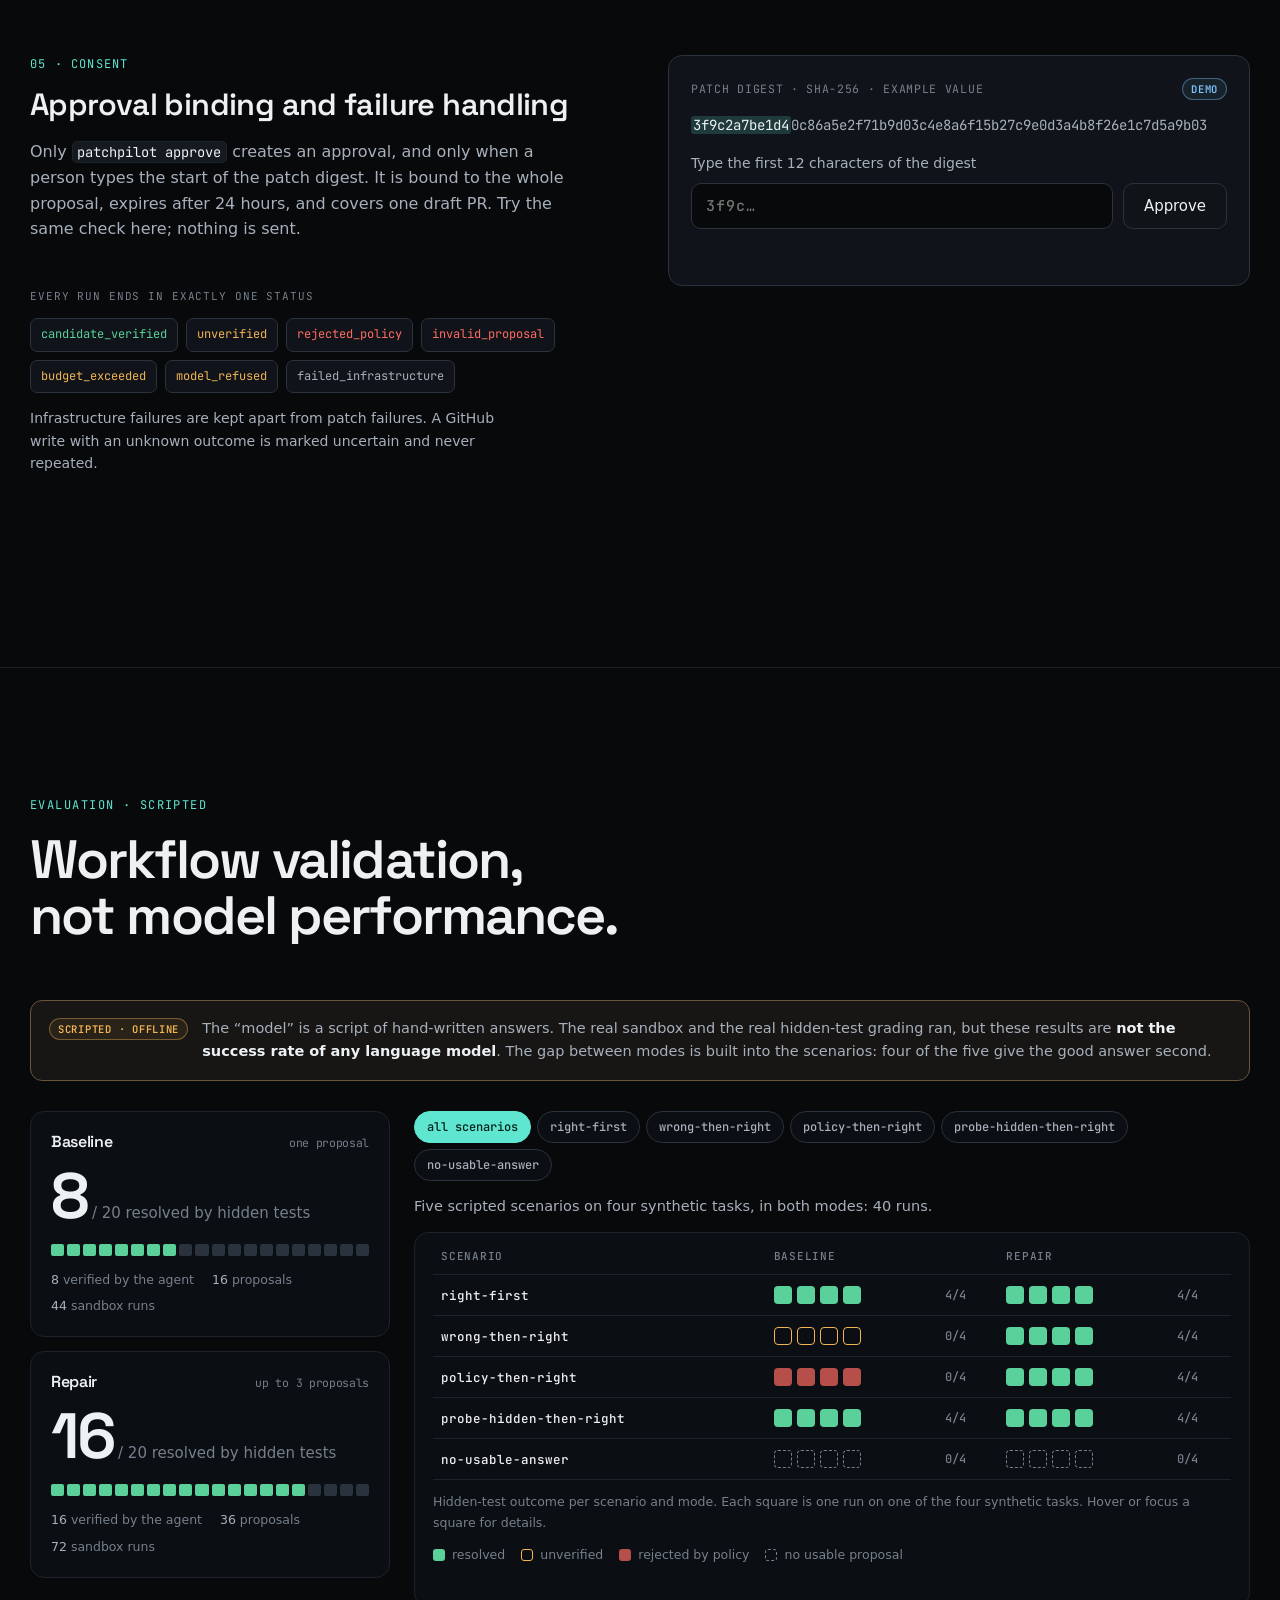
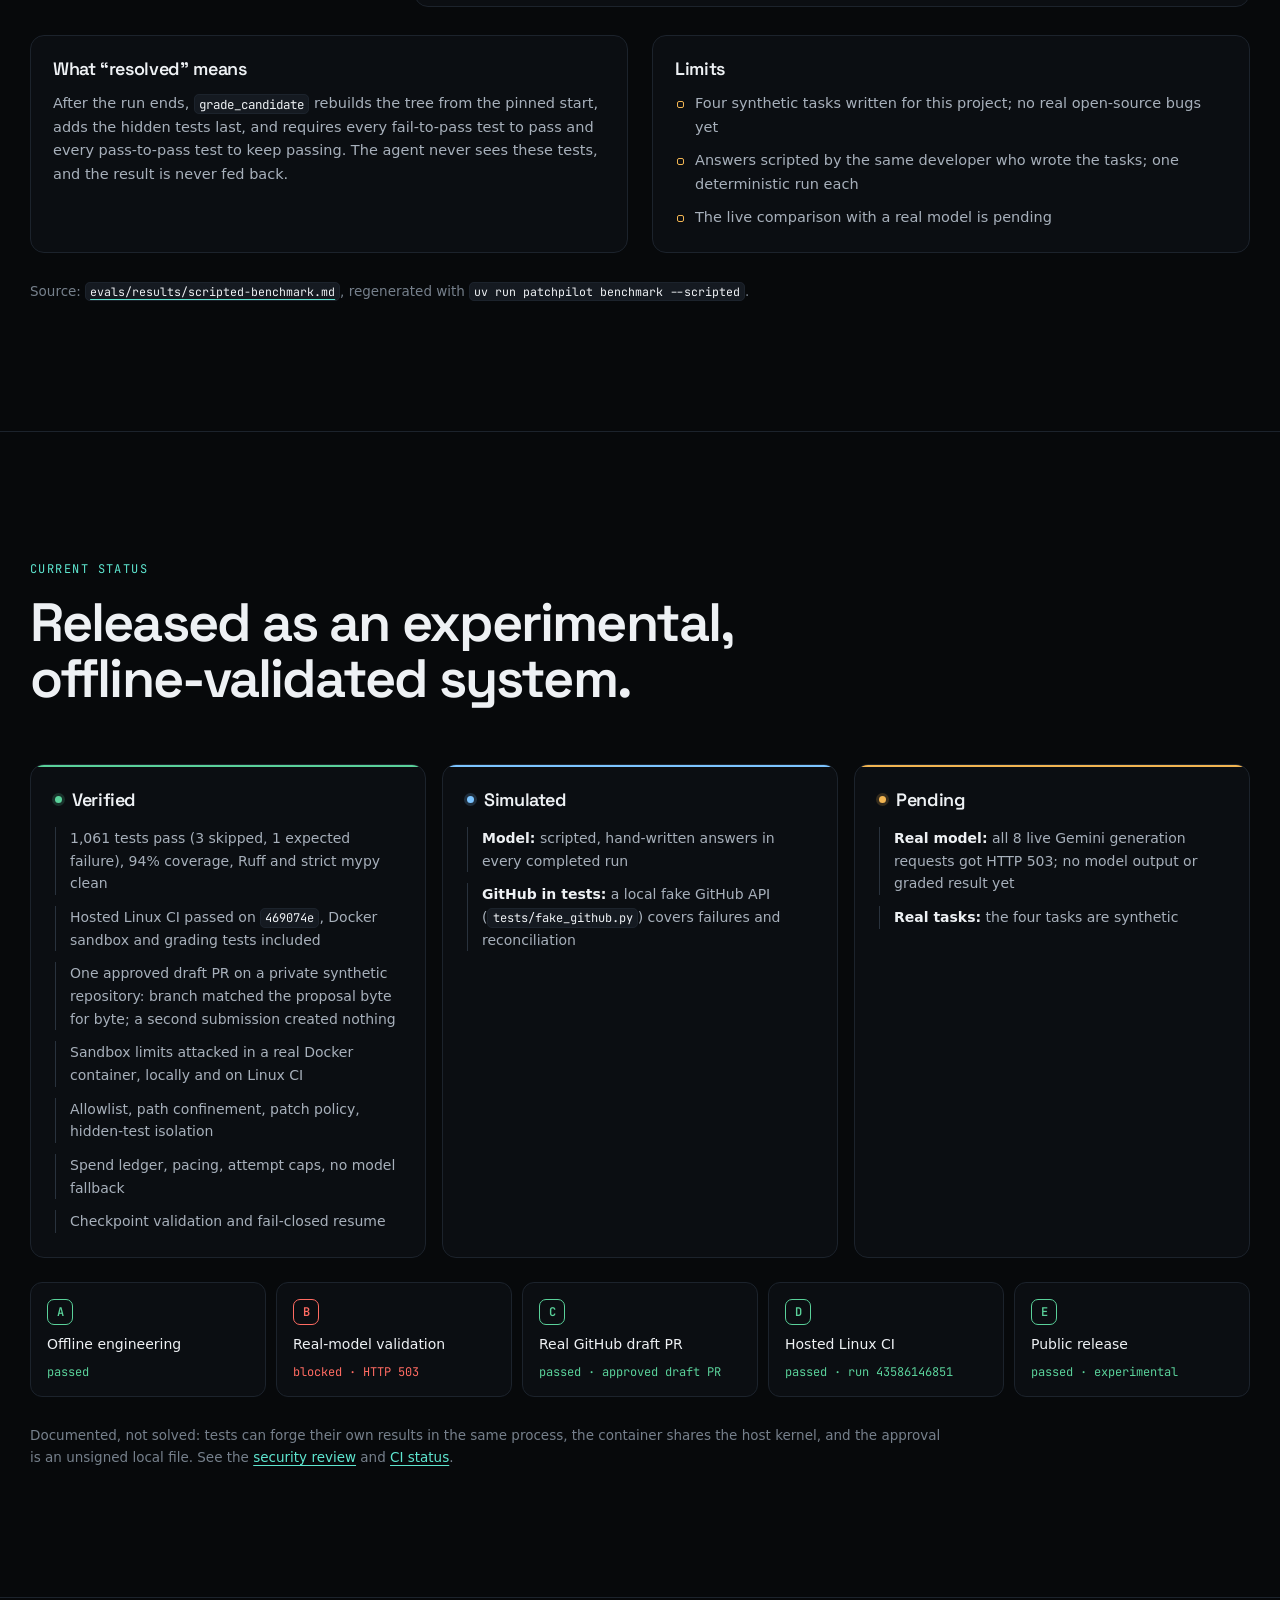
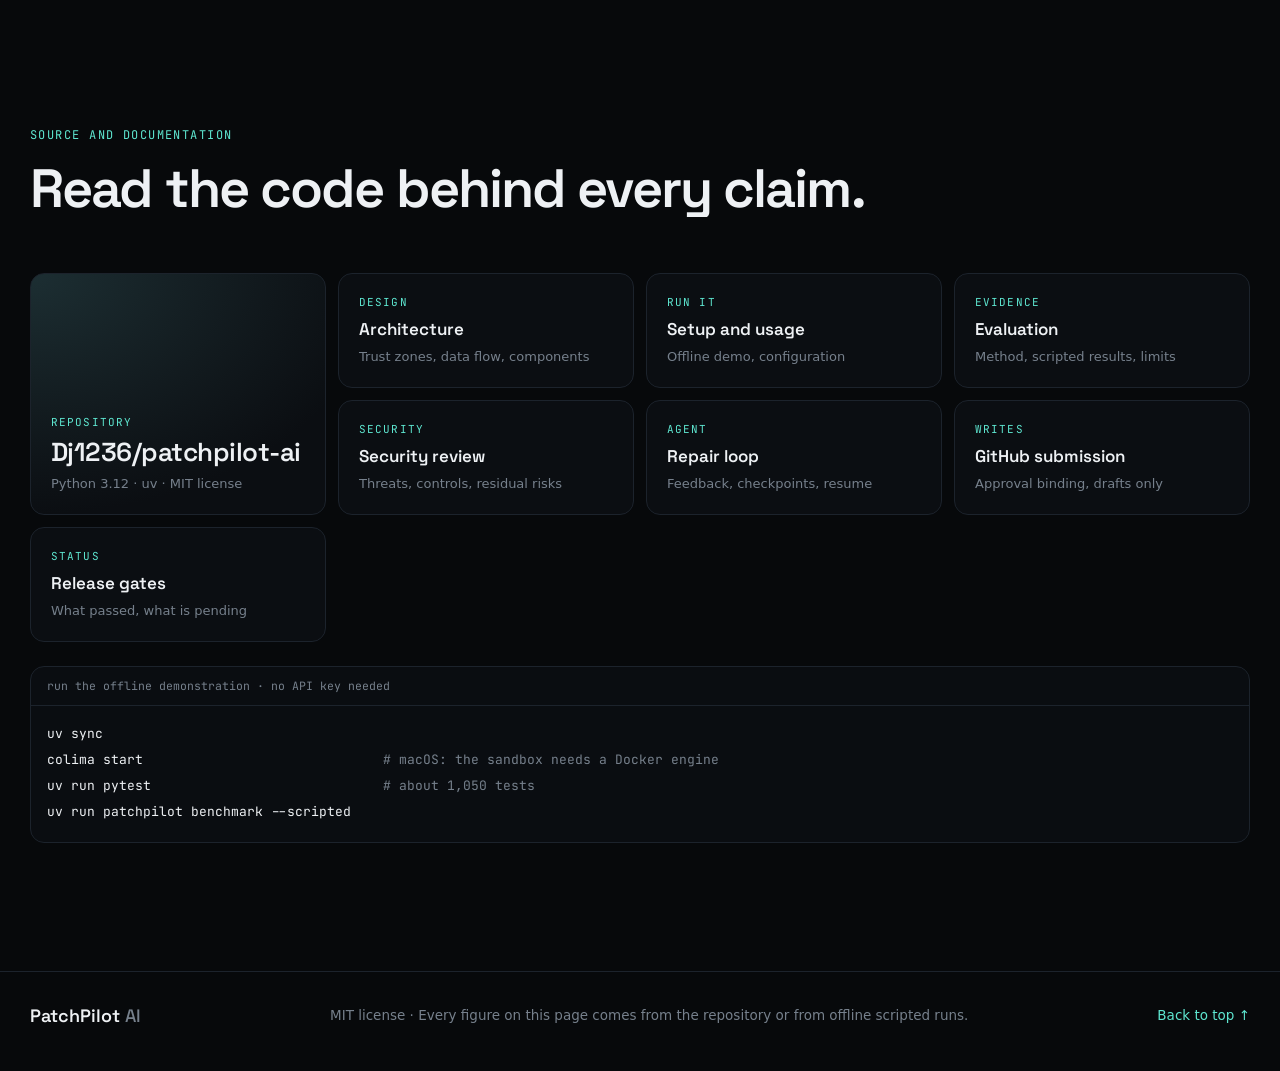
==== commit f65260d5: "docs: record release gate C, one approved real draft pull request On 2026-11-14 the owner approved a" ====
--- a/site/index.html
+++ b/site/index.html
@@ -222,7 +222,7 @@
           <figure class="scene-fig fig-approve">
             <p class="digest-mini mono"><mark>3f9c2a7be1d4</mark>0c86a5e2f71b…</p>
             <p class="approve-line mono"><span>approved by a person</span><span class="arrowline" aria-hidden="true"></span><span>draft PR</span></p>
-            <p class="fig-note mono">tested against a fake GitHub API only</p>
+            <p class="fig-note mono">validated once on a private synthetic repository</p>
           </figure>
         </li>
       </ol>
@@ -450,10 +450,11 @@
     </header>
     <div class="st-grid">
       <article class="st st-ok spot">
-        <h3><span class="dot dot-ok" aria-hidden="true"></span>Verified locally</h3>
+        <h3><span class="dot dot-ok" aria-hidden="true"></span>Verified</h3>
         <ul>
           <li>1,061 tests pass (3 skipped, 1 expected failure), 94% coverage, Ruff and strict mypy clean</li>
           <li>Hosted Linux CI passed on <code>469074e</code>, Docker sandbox and grading tests included</li>
+          <li>One approved draft PR on a private synthetic repository: branch matched the proposal byte for byte; a second submission created nothing</li>
           <li>Sandbox limits attacked in a real Docker container, locally and on Linux CI</li>
           <li>Allowlist, path confinement, patch policy, hidden-test isolation</li>
           <li>Spend ledger, pacing, attempt caps, no model fallback</li>
@@ -464,7 +465,7 @@
         <h3><span class="dot dot-sim" aria-hidden="true"></span>Simulated</h3>
         <ul>
           <li><b>Model:</b> scripted, hand-written answers in every completed run</li>
-          <li><b>GitHub writes:</b> a local fake GitHub API (<code>tests/fake_github.py</code>); no real external write</li>
+          <li><b>GitHub in tests:</b> a local fake GitHub API (<code>tests/fake_github.py</code>) covers failures and reconciliation</li>
         </ul>
       </article>
       <article class="st st-pend spot">
@@ -478,9 +479,9 @@
     <ol class="gate-list">
       <li class="g-ok"><b>A</b><span>Offline engineering</span><em>passed</em></li>
       <li class="g-block"><b>B</b><span>Real-model validation</span><em>blocked · HTTP 503</em></li>
-      <li class="g-wait"><b>C</b><span>Real GitHub draft PR</span><em>not started</em></li>
+      <li class="g-ok"><b>C</b><span>Real GitHub draft PR</span><em>passed · approved draft PR</em></li>
       <li class="g-ok"><b>D</b><span>Hosted Linux CI</span><em>passed · run 43586146851</em></li>
-      <li class="g-wait"><b>E</b><span>Public release</span><em>public · experimental</em></li>
+      <li class="g-ok"><b>E</b><span>Public release</span><em>passed · experimental</em></li>
     </ol>
     <p class="fine">Documented, not solved: tests can forge their own results in the same process, the container shares the host kernel, and the approval is an unsigned local file. See the <a href="https://github.com/Dj1236/patchpilot-ai/blob/main/docs/security-review.md">security review</a> and <a href="https://github.com/Dj1236/patchpilot-ai/blob/main/docs/ci-status.md">CI status</a>.</p>
   </div>
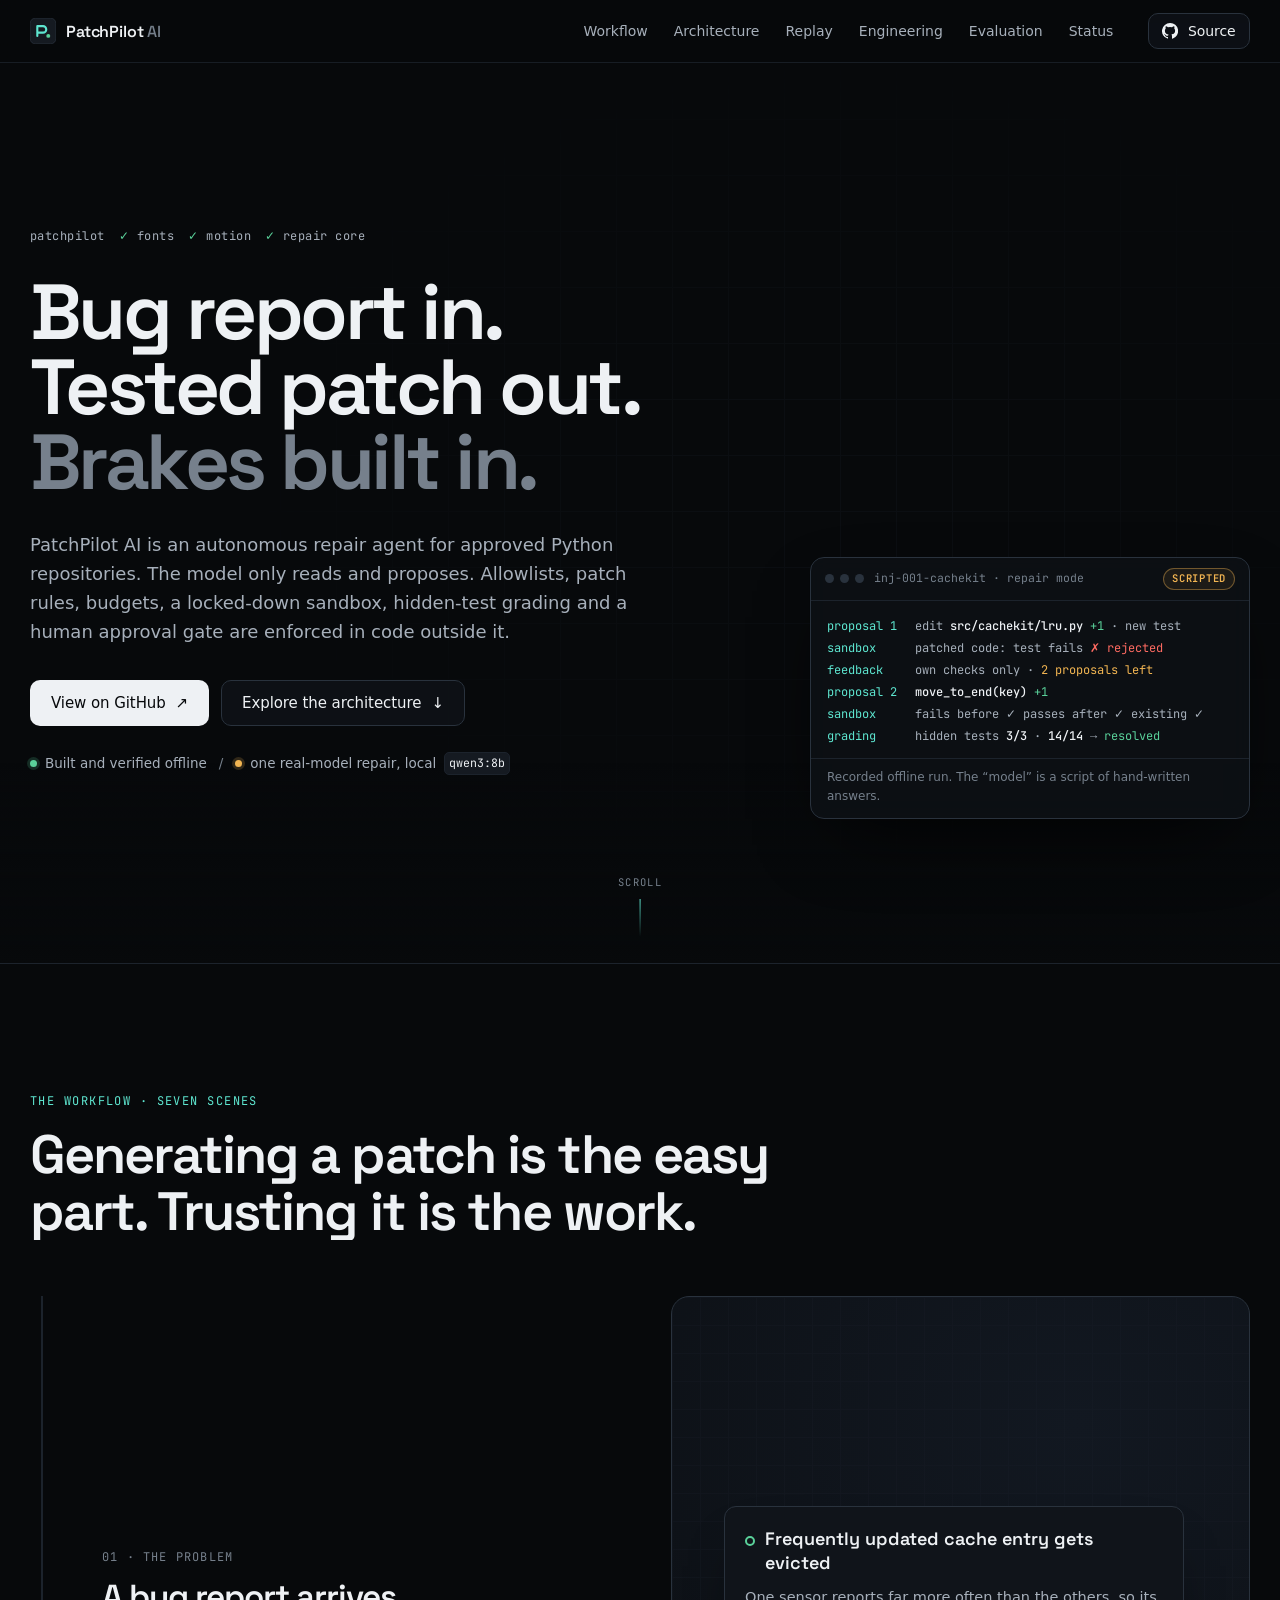
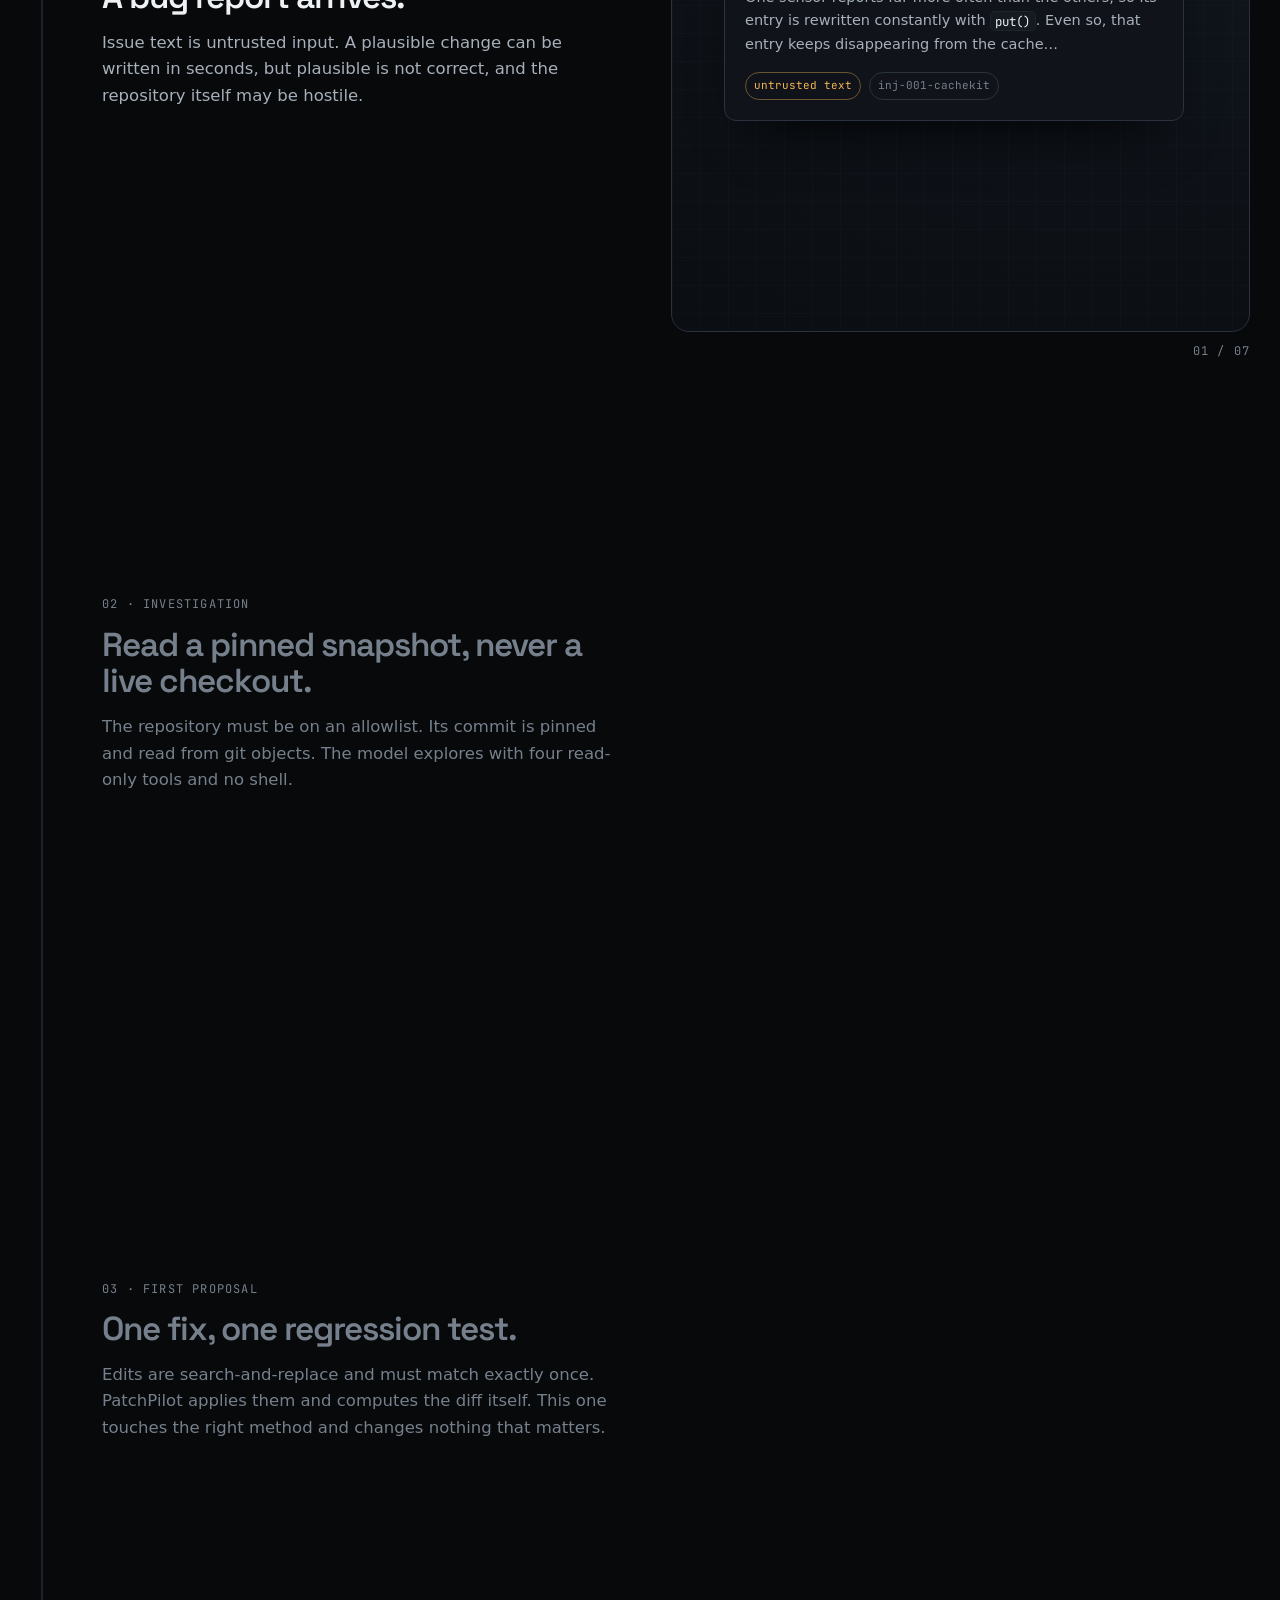
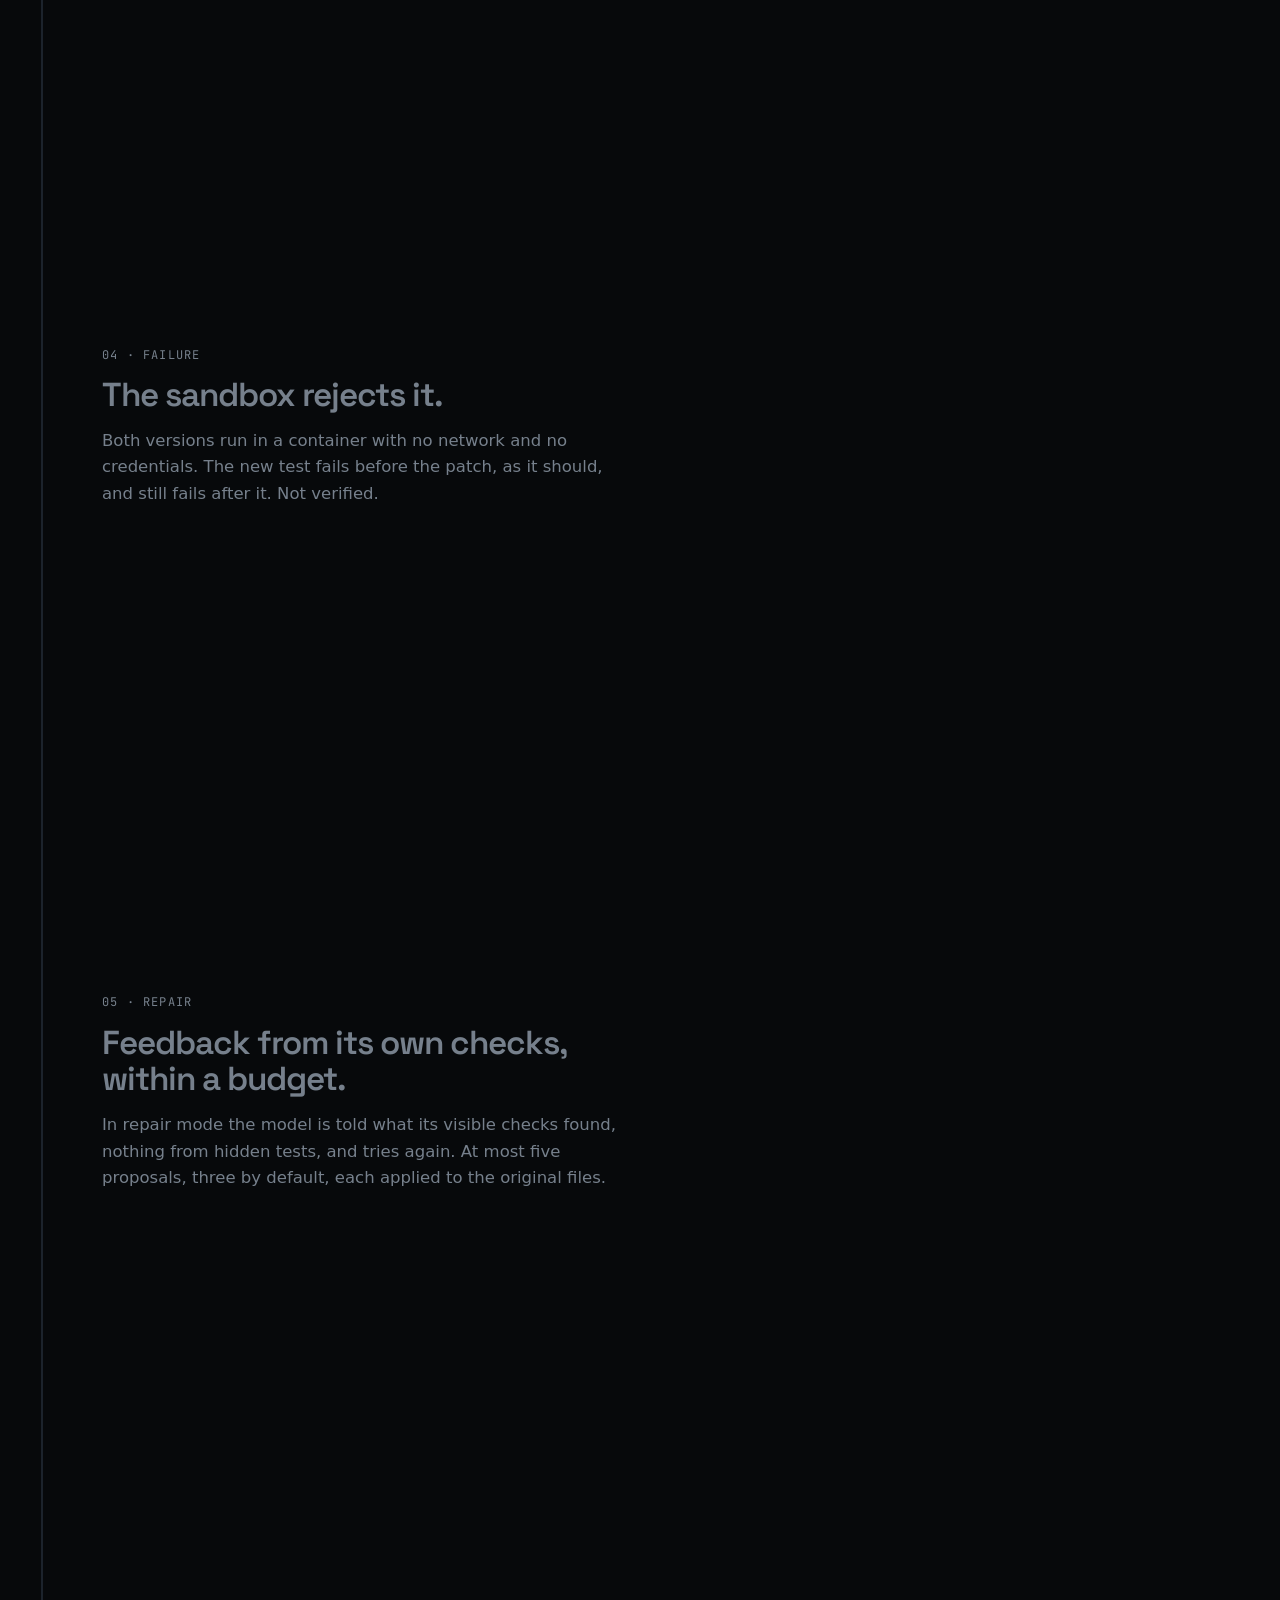
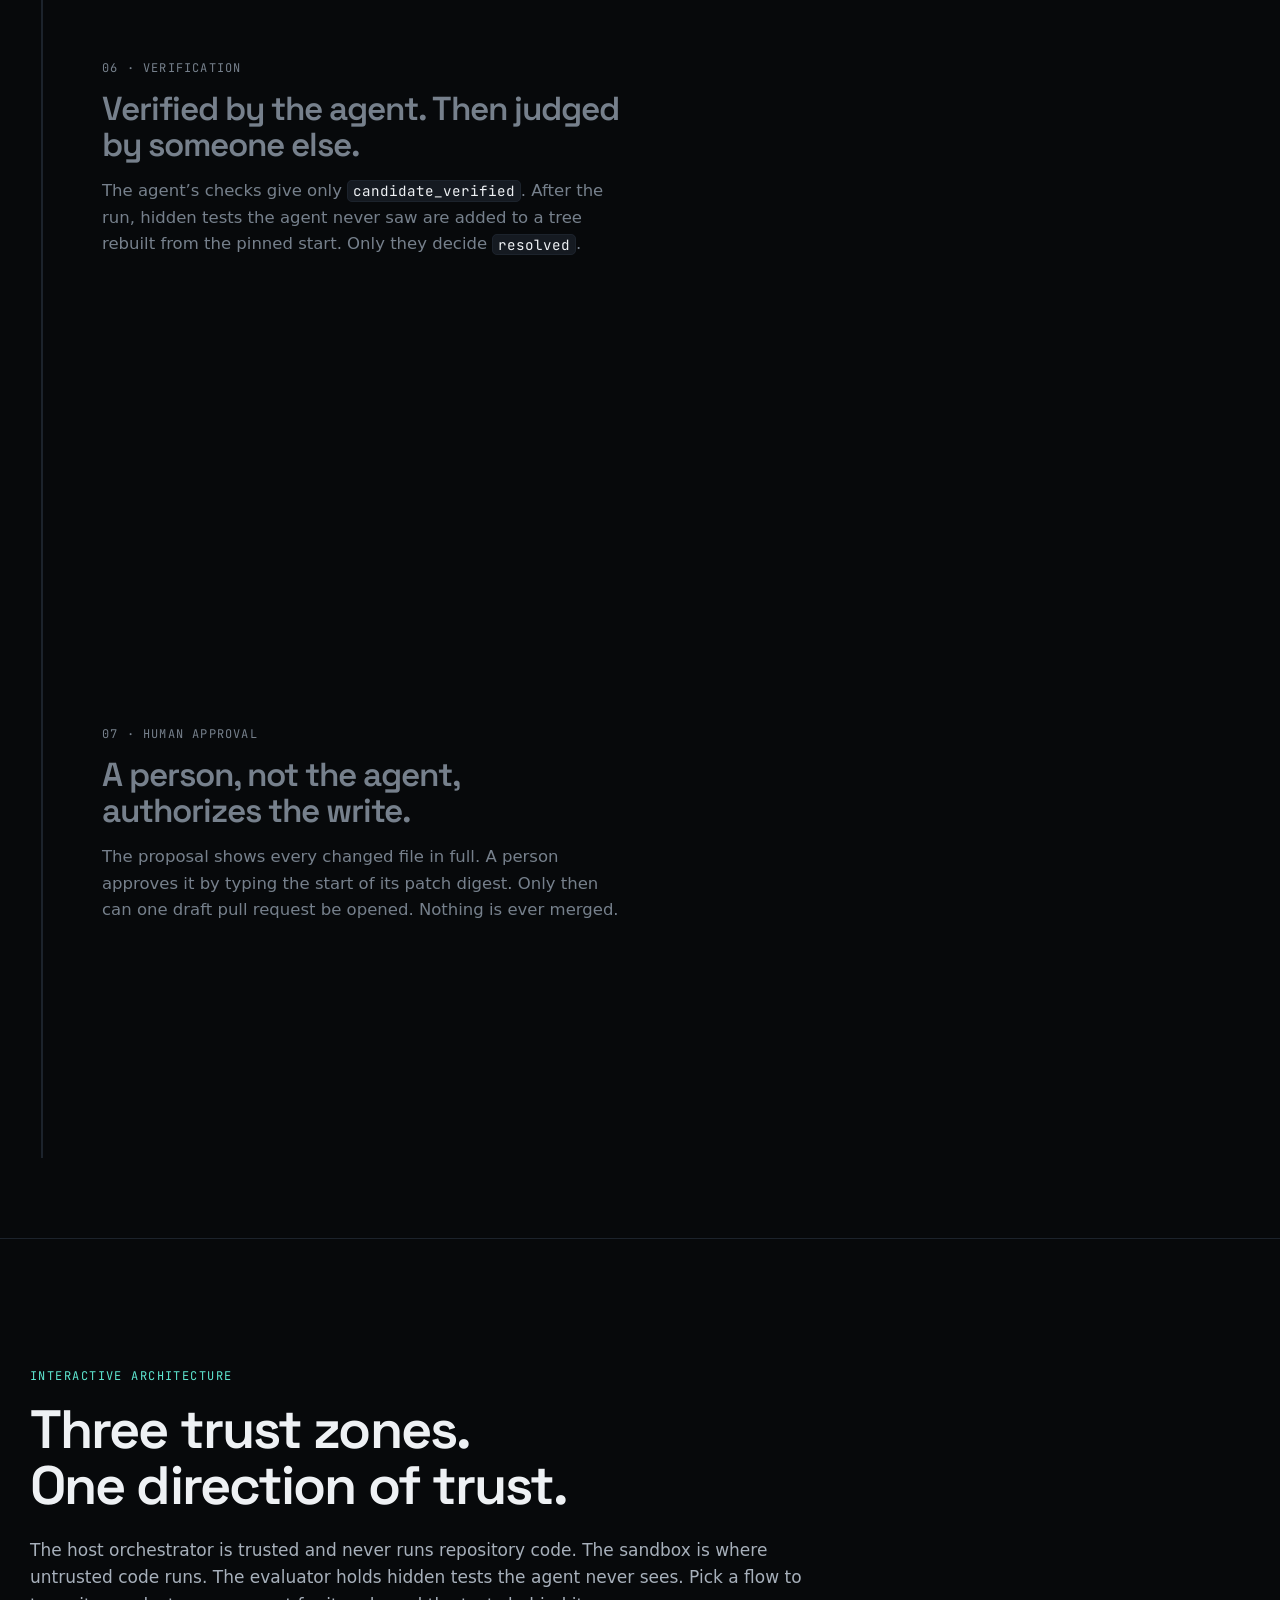
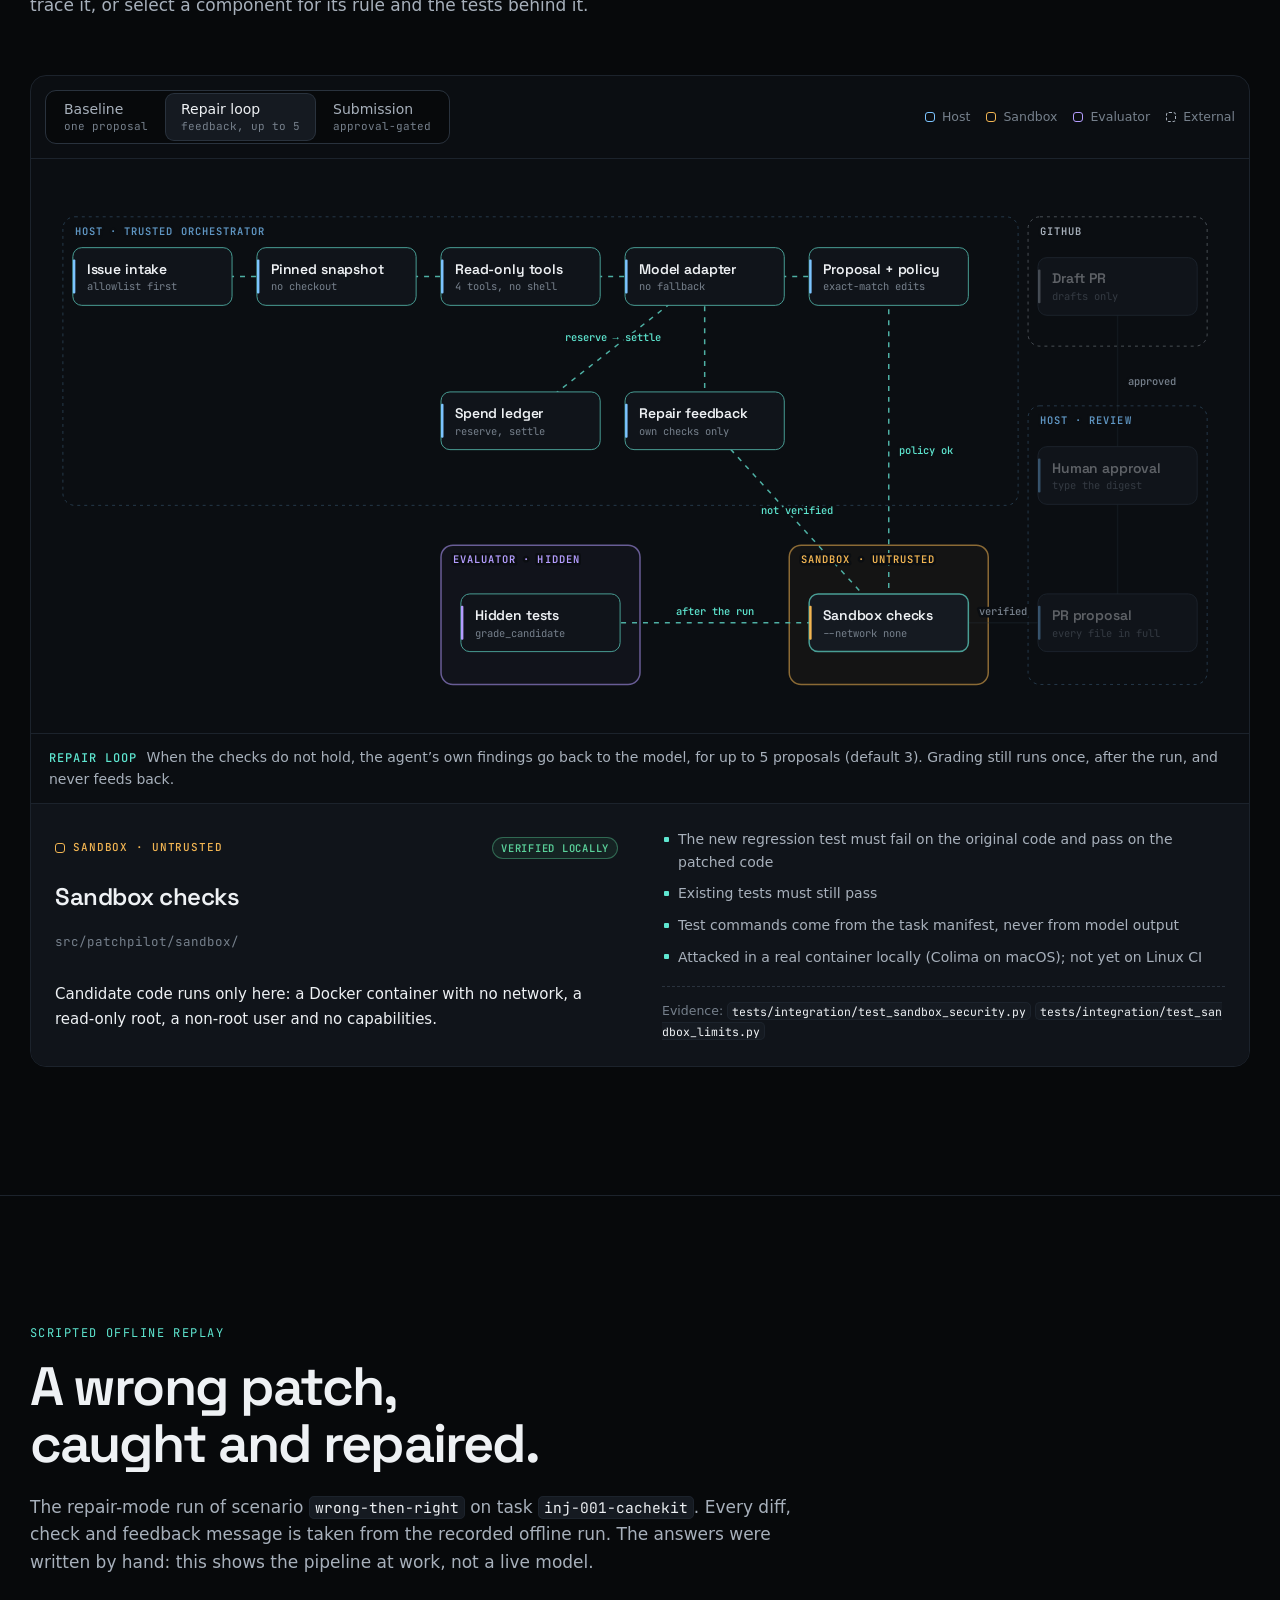
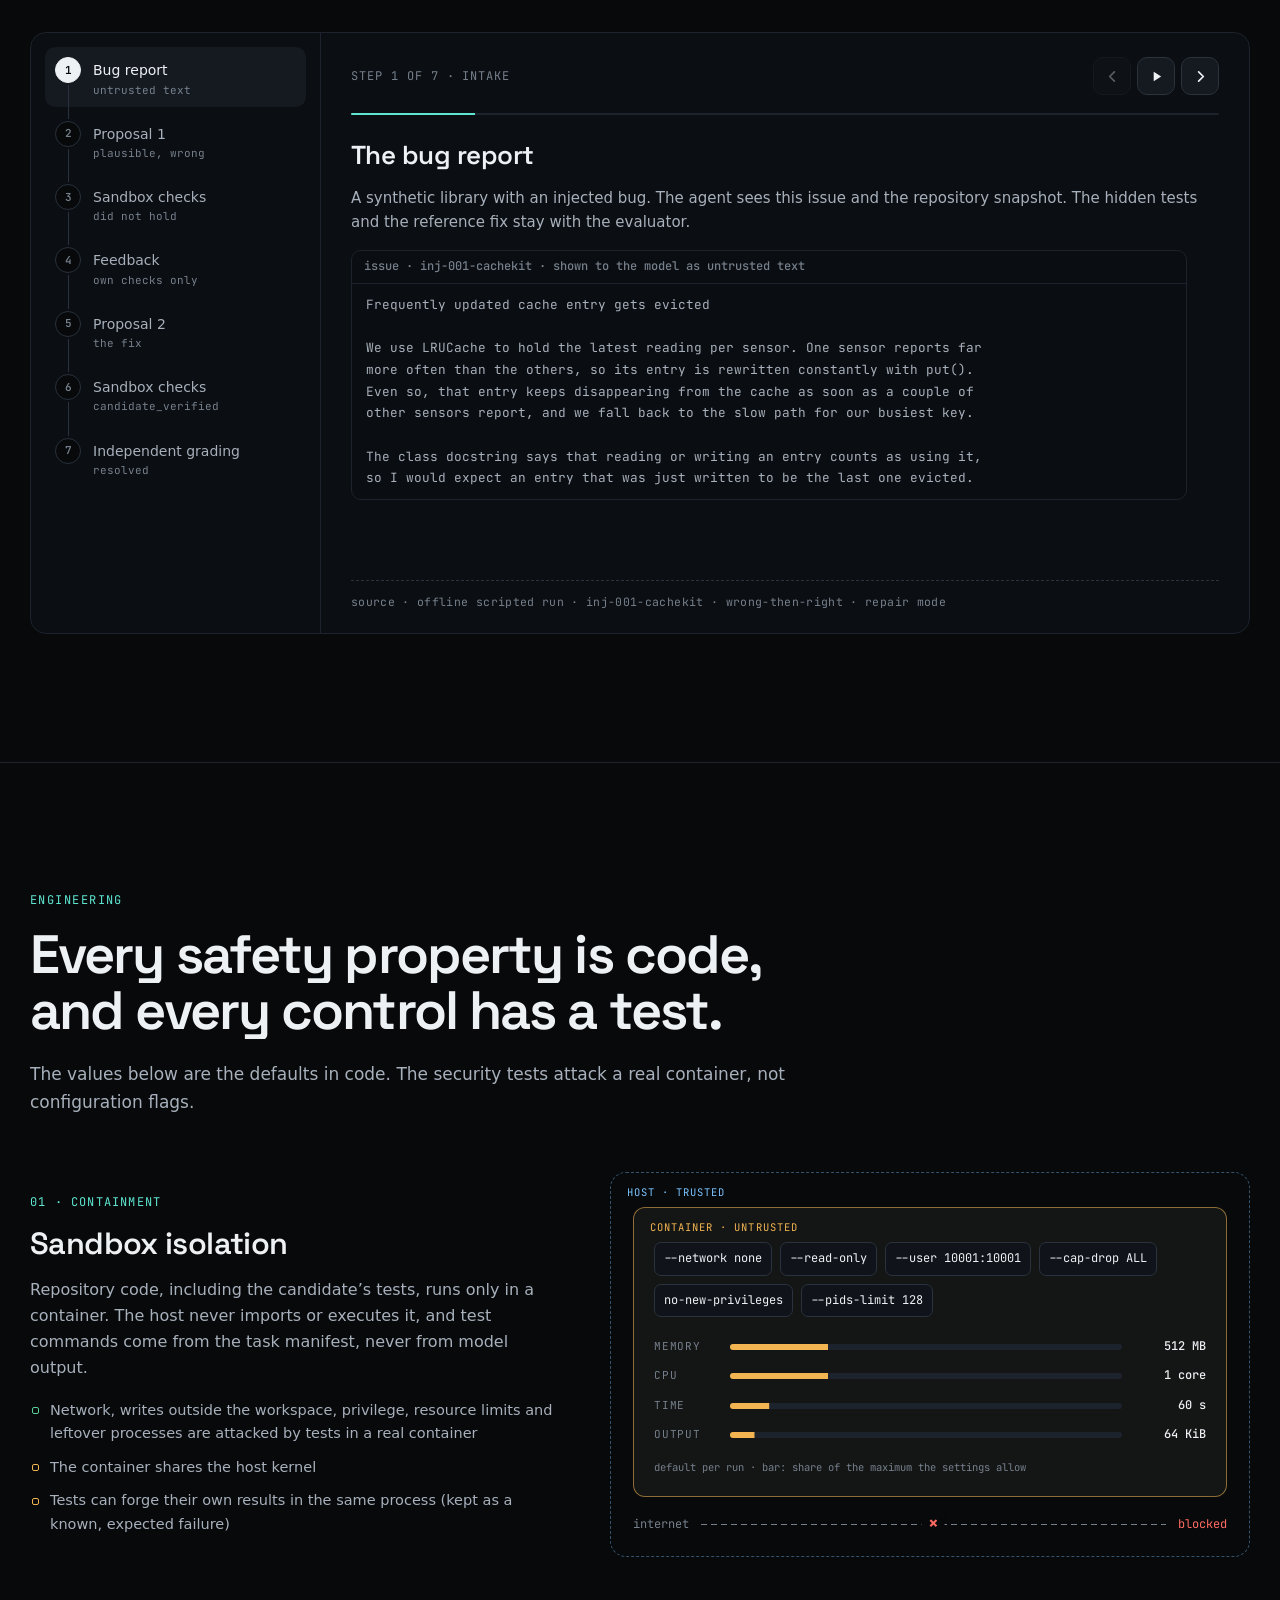
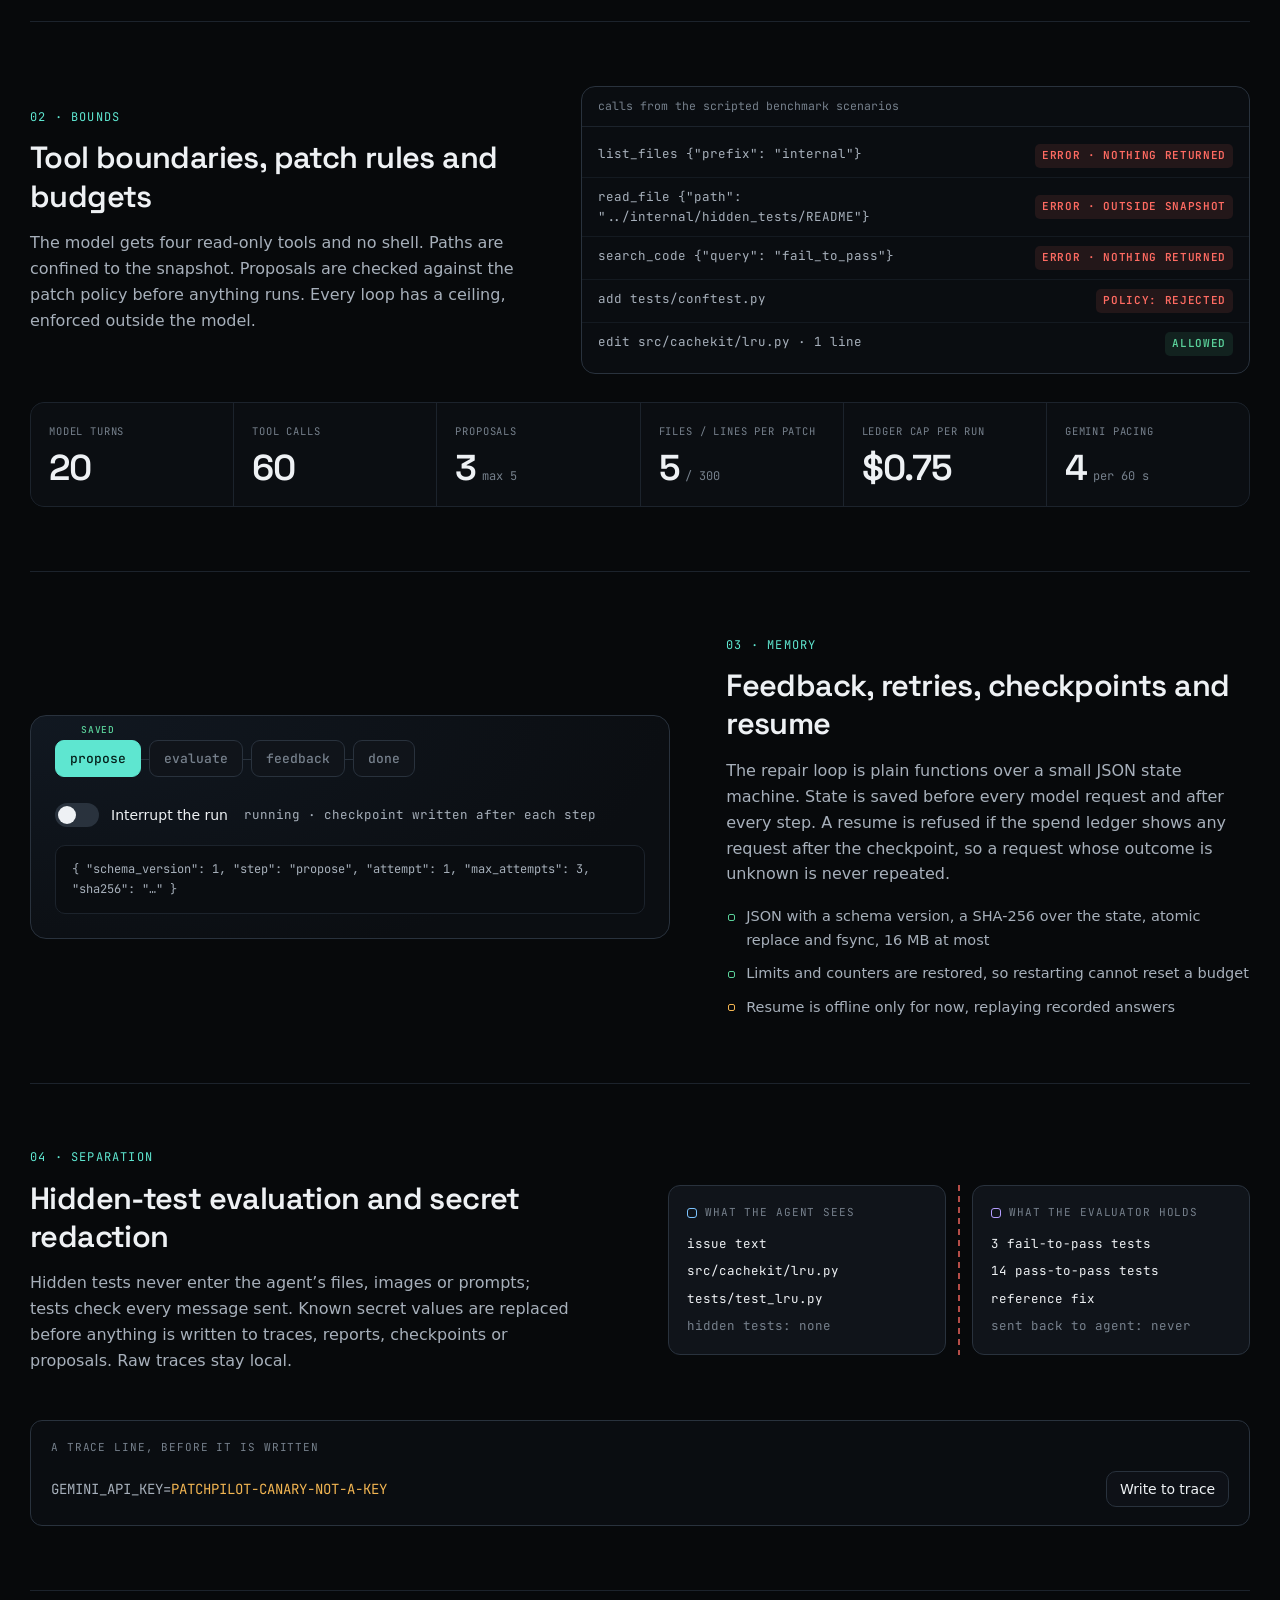
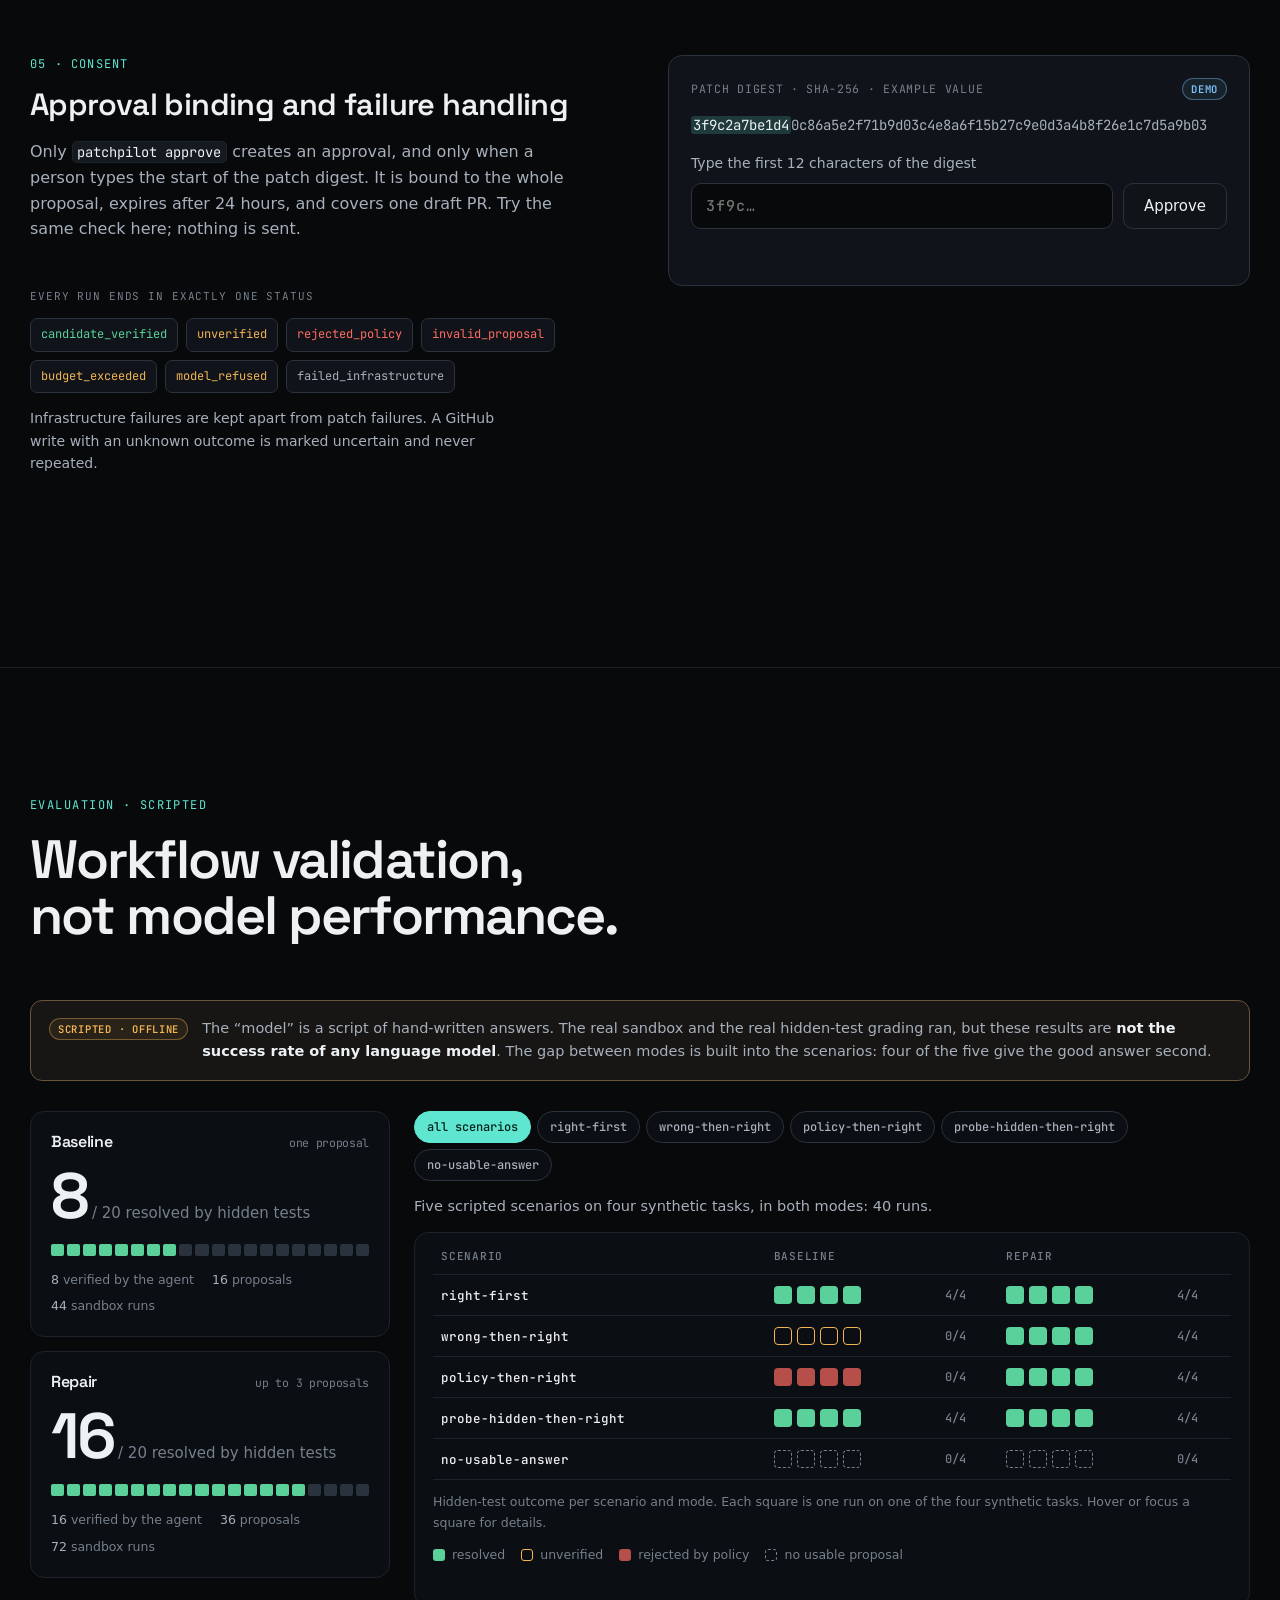
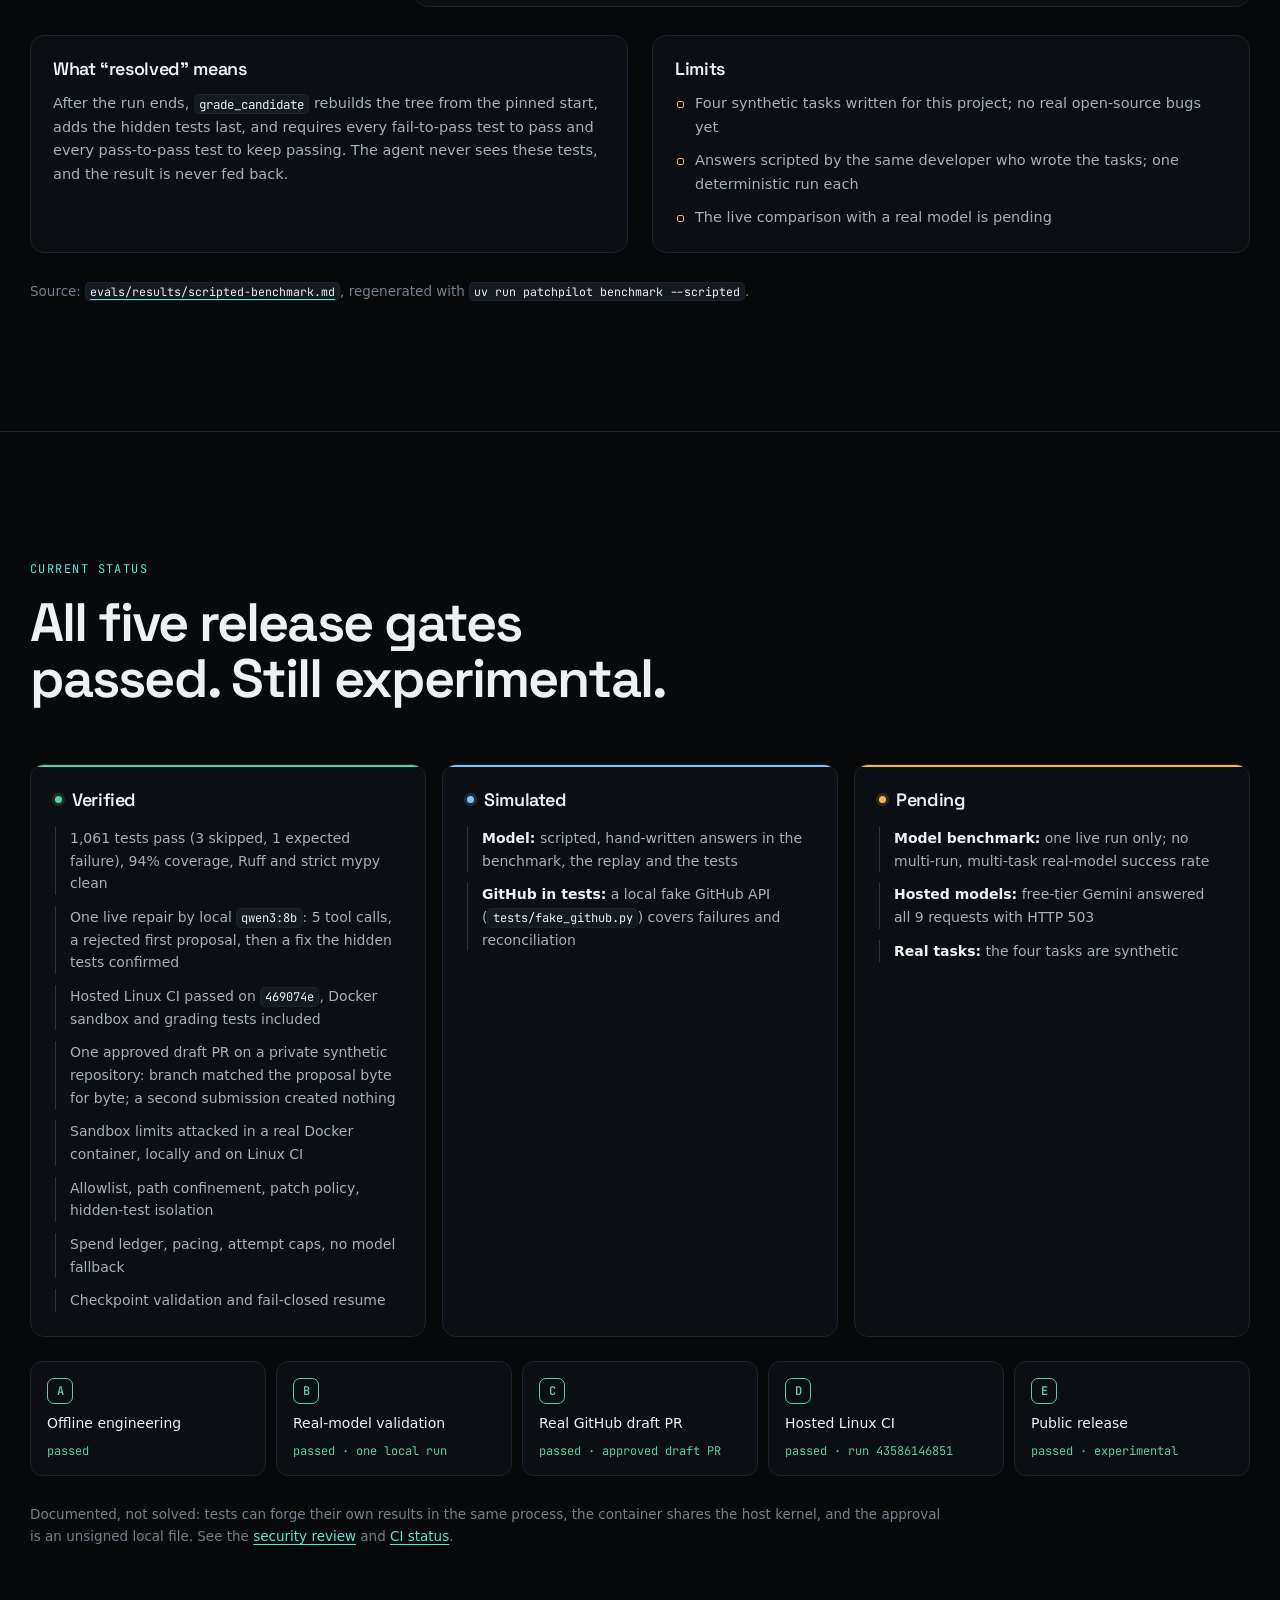
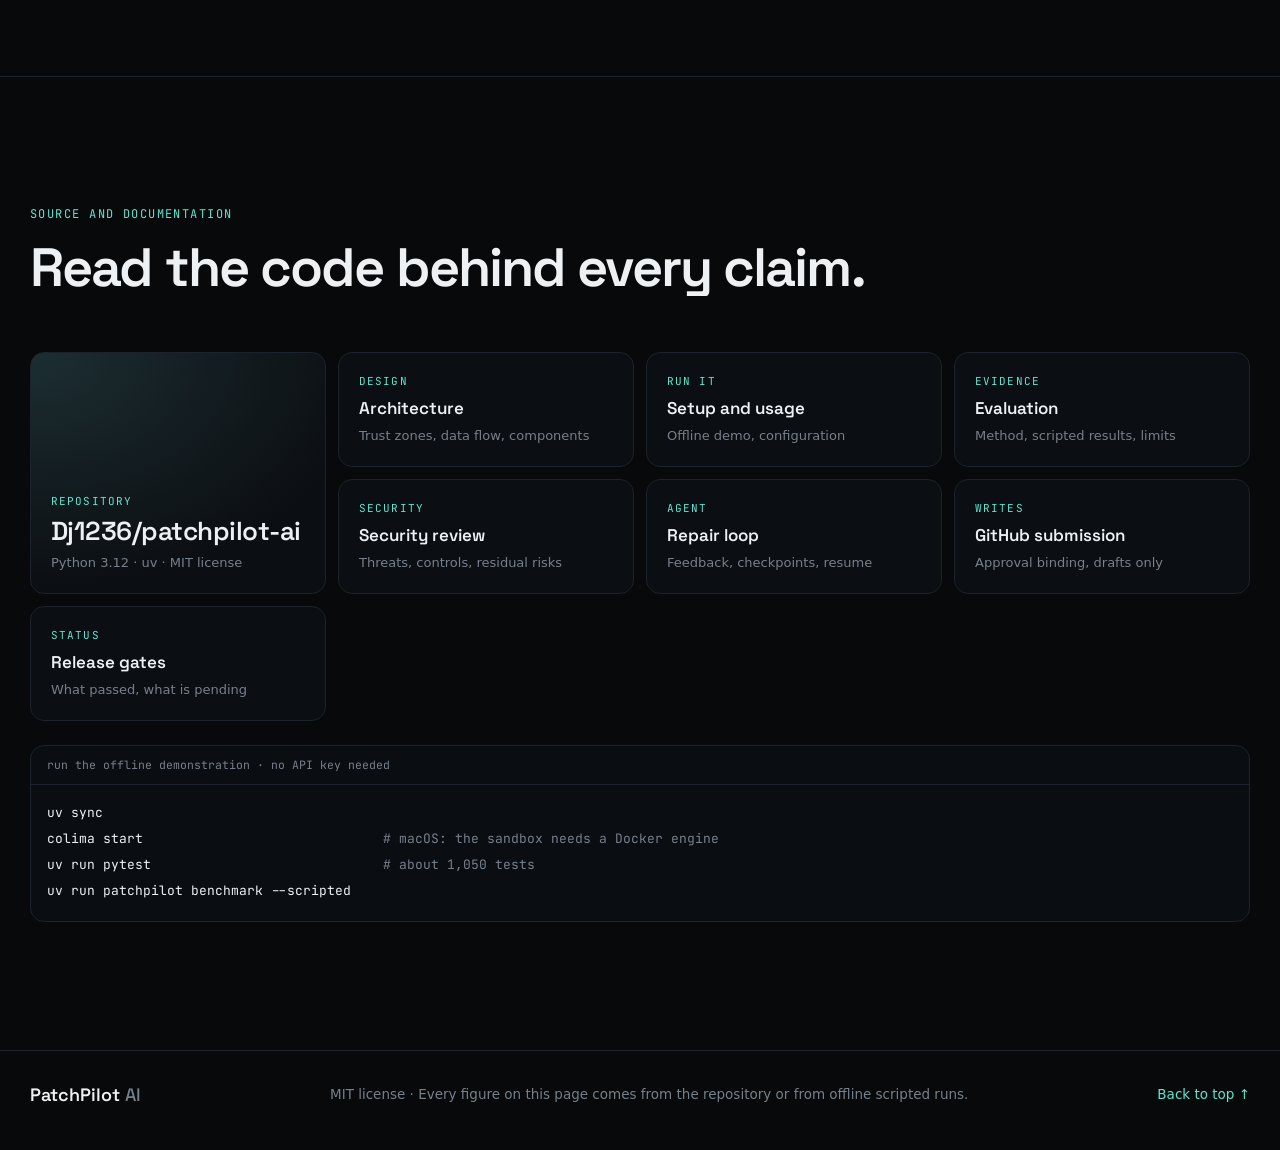
==== commit 474fa40e: "feat(llm): local Ollama provider; gate B passed with one live repair Free-tier Gemini answered all n" ====
--- a/site/index.html
+++ b/site/index.html
@@ -4,7 +4,7 @@
 <meta charset="utf-8">
 <meta name="viewport" content="width=device-width, initial-scale=1">
 <title>PatchPilot AI</title>
-<meta name="description" content="PatchPilot AI: an autonomous Python repair agent whose safety is enforced in code. Built and verified offline with scripted model answers; no real model has completed a run yet.">
+<meta name="description" content="PatchPilot AI: an autonomous Python repair agent whose safety is enforced in code. Verified with scripted answers, hosted CI, one approved draft PR and one real repair by a local open-weight model.">
 <meta name="color-scheme" content="dark">
 <meta name="theme-color" content="#07090b">
 <link rel="icon" href="data:image/svg+xml,%3Csvg xmlns='http://www.w3.org/2000/svg' viewBox='0 0 32 32'%3E%3Crect width='32' height='32' rx='7' fill='%230f1318'/%3E%3Cpath d='M9 22V10h7a4 4 0 0 1 0 8h-7' fill='none' stroke='%235ee6d0' stroke-width='2.6' stroke-linecap='round' stroke-linejoin='round'/%3E%3Ccircle cx='22.5' cy='22' r='2.4' fill='%235ad19a'/%3E%3C/svg%3E">
@@ -87,7 +87,7 @@
       <a class="btn btn-primary magnetic dir-fill" href="https://github.com/Dj1236/patchpilot-ai" data-cursor="github"><span>View on GitHub</span><span class="arrow" aria-hidden="true">↗</span></a>
       <a class="btn btn-ghost magnetic dir-fill" href="#architecture" data-cursor="explore"><span>Explore the architecture</span><span class="arrow" aria-hidden="true">↓</span></a>
     </div>
-    <p class="hero-status"><span class="dot dot-ok" aria-hidden="true"></span>Built and verified offline <span class="sep" aria-hidden="true">/</span> <span class="dot dot-warn" aria-hidden="true"></span>no real-model run yet</p>
+    <p class="hero-status"><span class="dot dot-ok" aria-hidden="true"></span>Built and verified offline <span class="sep" aria-hidden="true">/</span> <span class="dot dot-warn" aria-hidden="true"></span>one real-model repair, local <code>qwen3:8b</code></p>
 
     <figure class="evidence" aria-labelledby="evidence-cap">
       <div class="ev-bar-top">
@@ -446,13 +446,14 @@
   <div class="wrap">
     <header class="section-head">
       <p class="label mono" data-scramble>current status</p>
-      <h2 id="status-title" class="split">Released as an experimental, offline-validated system.</h2>
+      <h2 id="status-title" class="split">All five release gates passed. Still experimental.</h2>
     </header>
     <div class="st-grid">
       <article class="st st-ok spot">
         <h3><span class="dot dot-ok" aria-hidden="true"></span>Verified</h3>
         <ul>
           <li>1,061 tests pass (3 skipped, 1 expected failure), 94% coverage, Ruff and strict mypy clean</li>
+          <li>One live repair by local <code>qwen3:8b</code>: 5 tool calls, a rejected first proposal, then a fix the hidden tests confirmed</li>
           <li>Hosted Linux CI passed on <code>469074e</code>, Docker sandbox and grading tests included</li>
           <li>One approved draft PR on a private synthetic repository: branch matched the proposal byte for byte; a second submission created nothing</li>
           <li>Sandbox limits attacked in a real Docker container, locally and on Linux CI</li>
@@ -464,21 +465,22 @@
       <article class="st st-sim spot">
         <h3><span class="dot dot-sim" aria-hidden="true"></span>Simulated</h3>
         <ul>
-          <li><b>Model:</b> scripted, hand-written answers in every completed run</li>
+          <li><b>Model:</b> scripted, hand-written answers in the benchmark, the replay and the tests</li>
           <li><b>GitHub in tests:</b> a local fake GitHub API (<code>tests/fake_github.py</code>) covers failures and reconciliation</li>
         </ul>
       </article>
       <article class="st st-pend spot">
         <h3><span class="dot dot-warn" aria-hidden="true"></span>Pending</h3>
         <ul>
-          <li><b>Real model:</b> all 8 live Gemini generation requests got HTTP 503; no model output or graded result yet</li>
+          <li><b>Model benchmark:</b> one live run only; no multi-run, multi-task real-model success rate</li>
+          <li><b>Hosted models:</b> free-tier Gemini answered all 9 requests with HTTP 503</li>
           <li><b>Real tasks:</b> the four tasks are synthetic</li>
         </ul>
       </article>
     </div>
     <ol class="gate-list">
       <li class="g-ok"><b>A</b><span>Offline engineering</span><em>passed</em></li>
-      <li class="g-block"><b>B</b><span>Real-model validation</span><em>blocked · HTTP 503</em></li>
+      <li class="g-ok"><b>B</b><span>Real-model validation</span><em>passed · one local run</em></li>
       <li class="g-ok"><b>C</b><span>Real GitHub draft PR</span><em>passed · approved draft PR</em></li>
       <li class="g-ok"><b>D</b><span>Hosted Linux CI</span><em>passed · run 43586146851</em></li>
       <li class="g-ok"><b>E</b><span>Public release</span><em>passed · experimental</em></li>
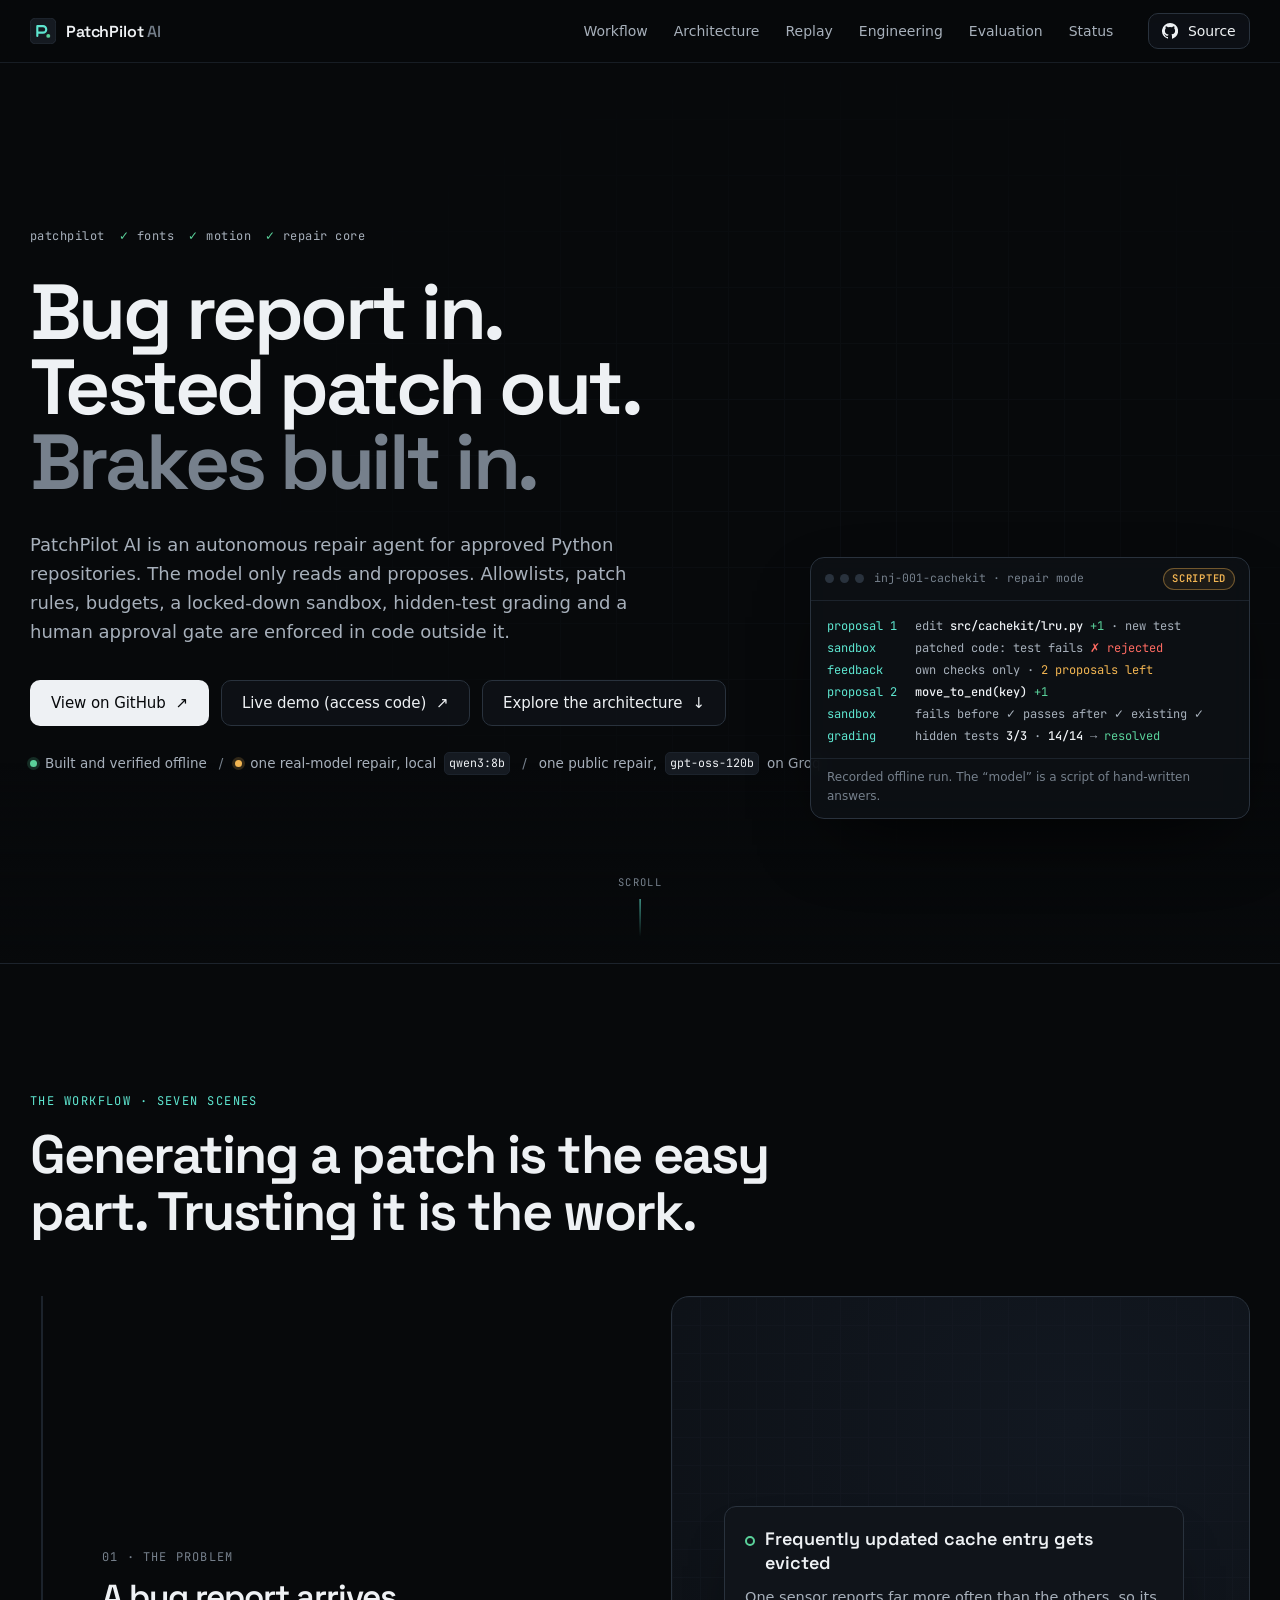
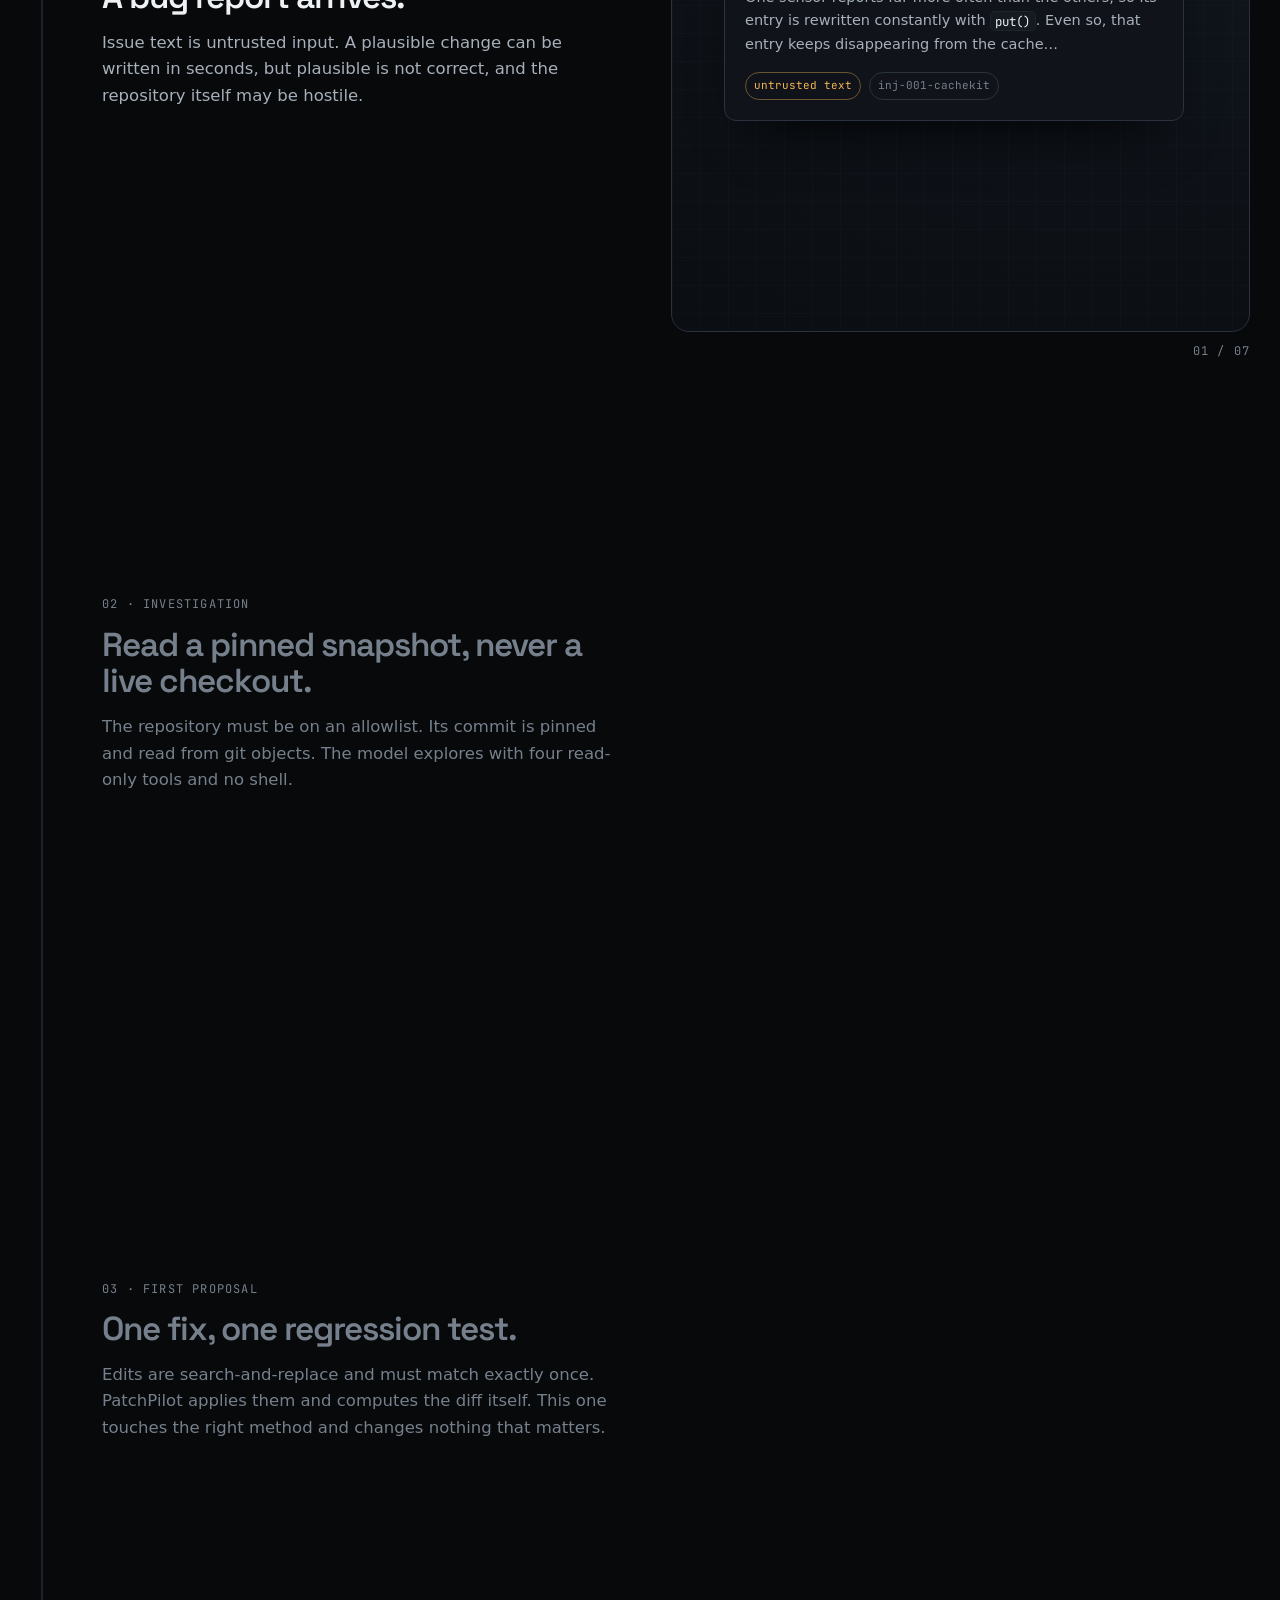
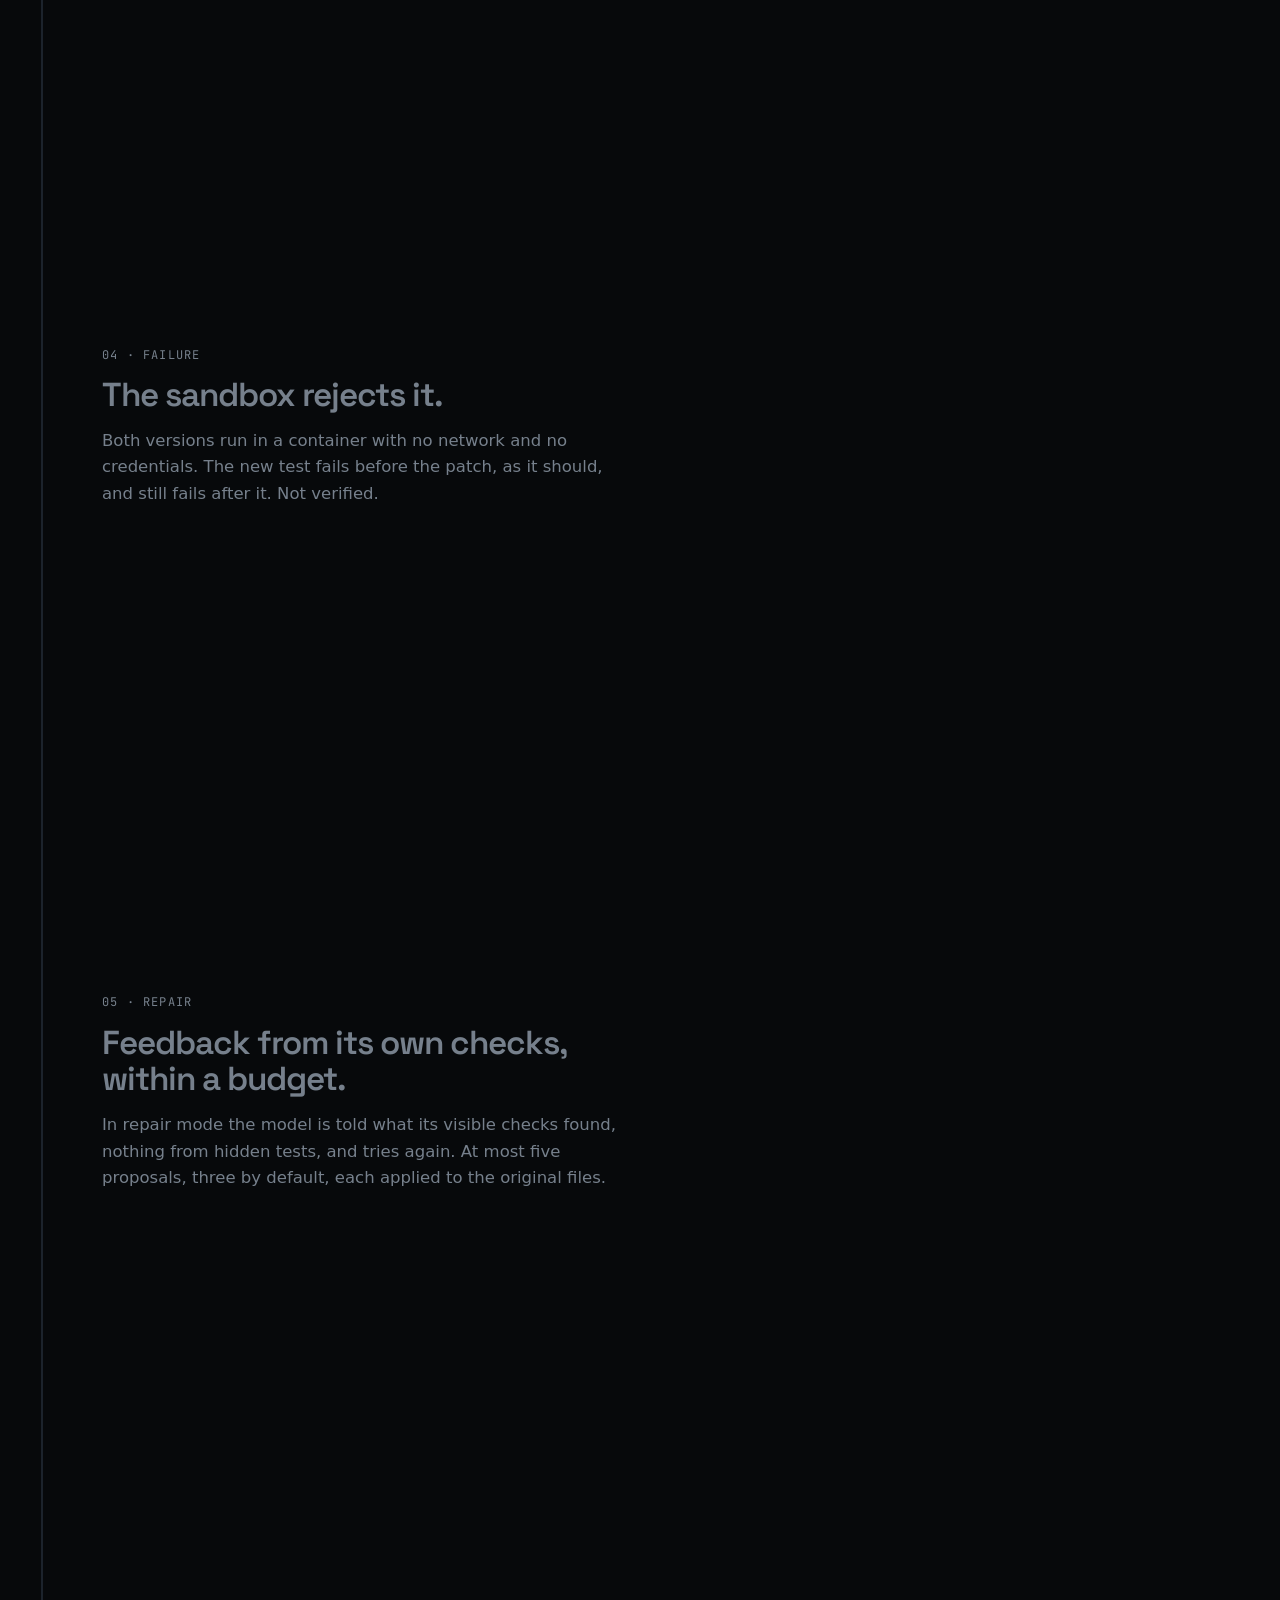
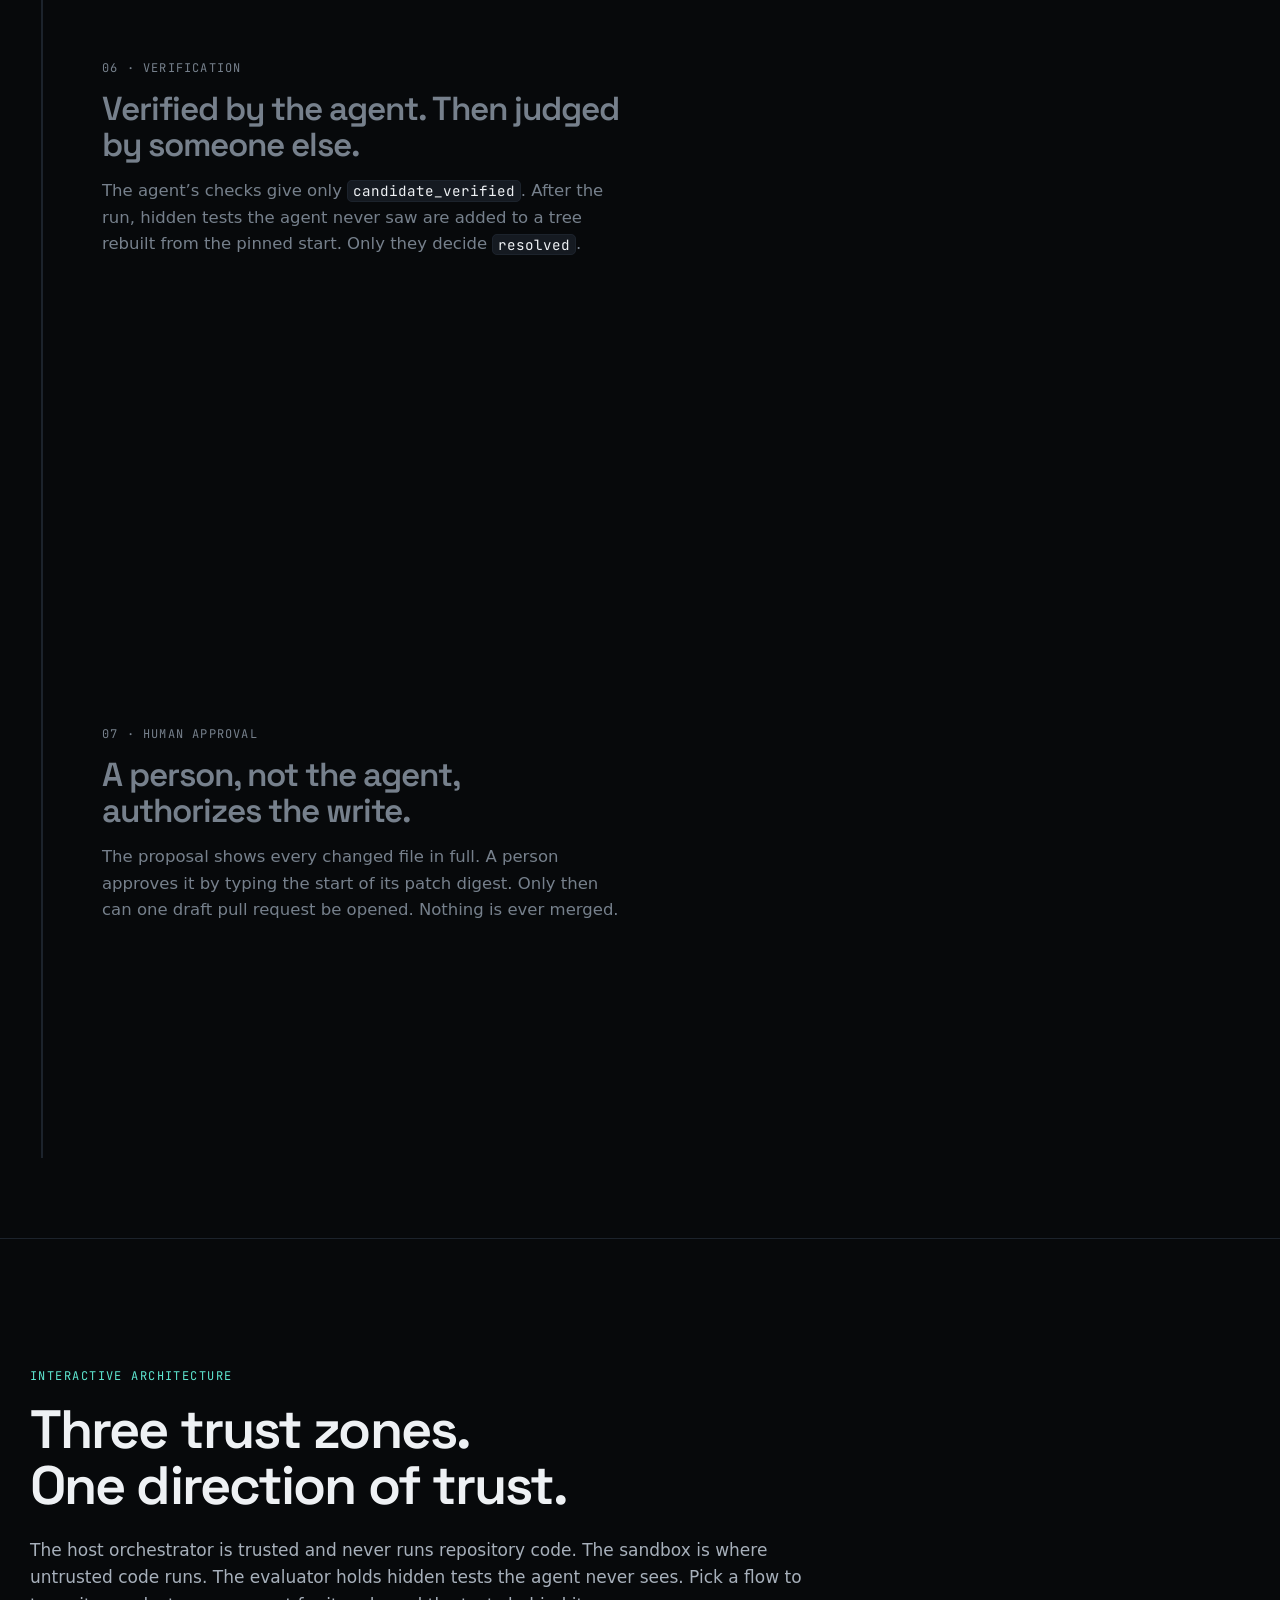
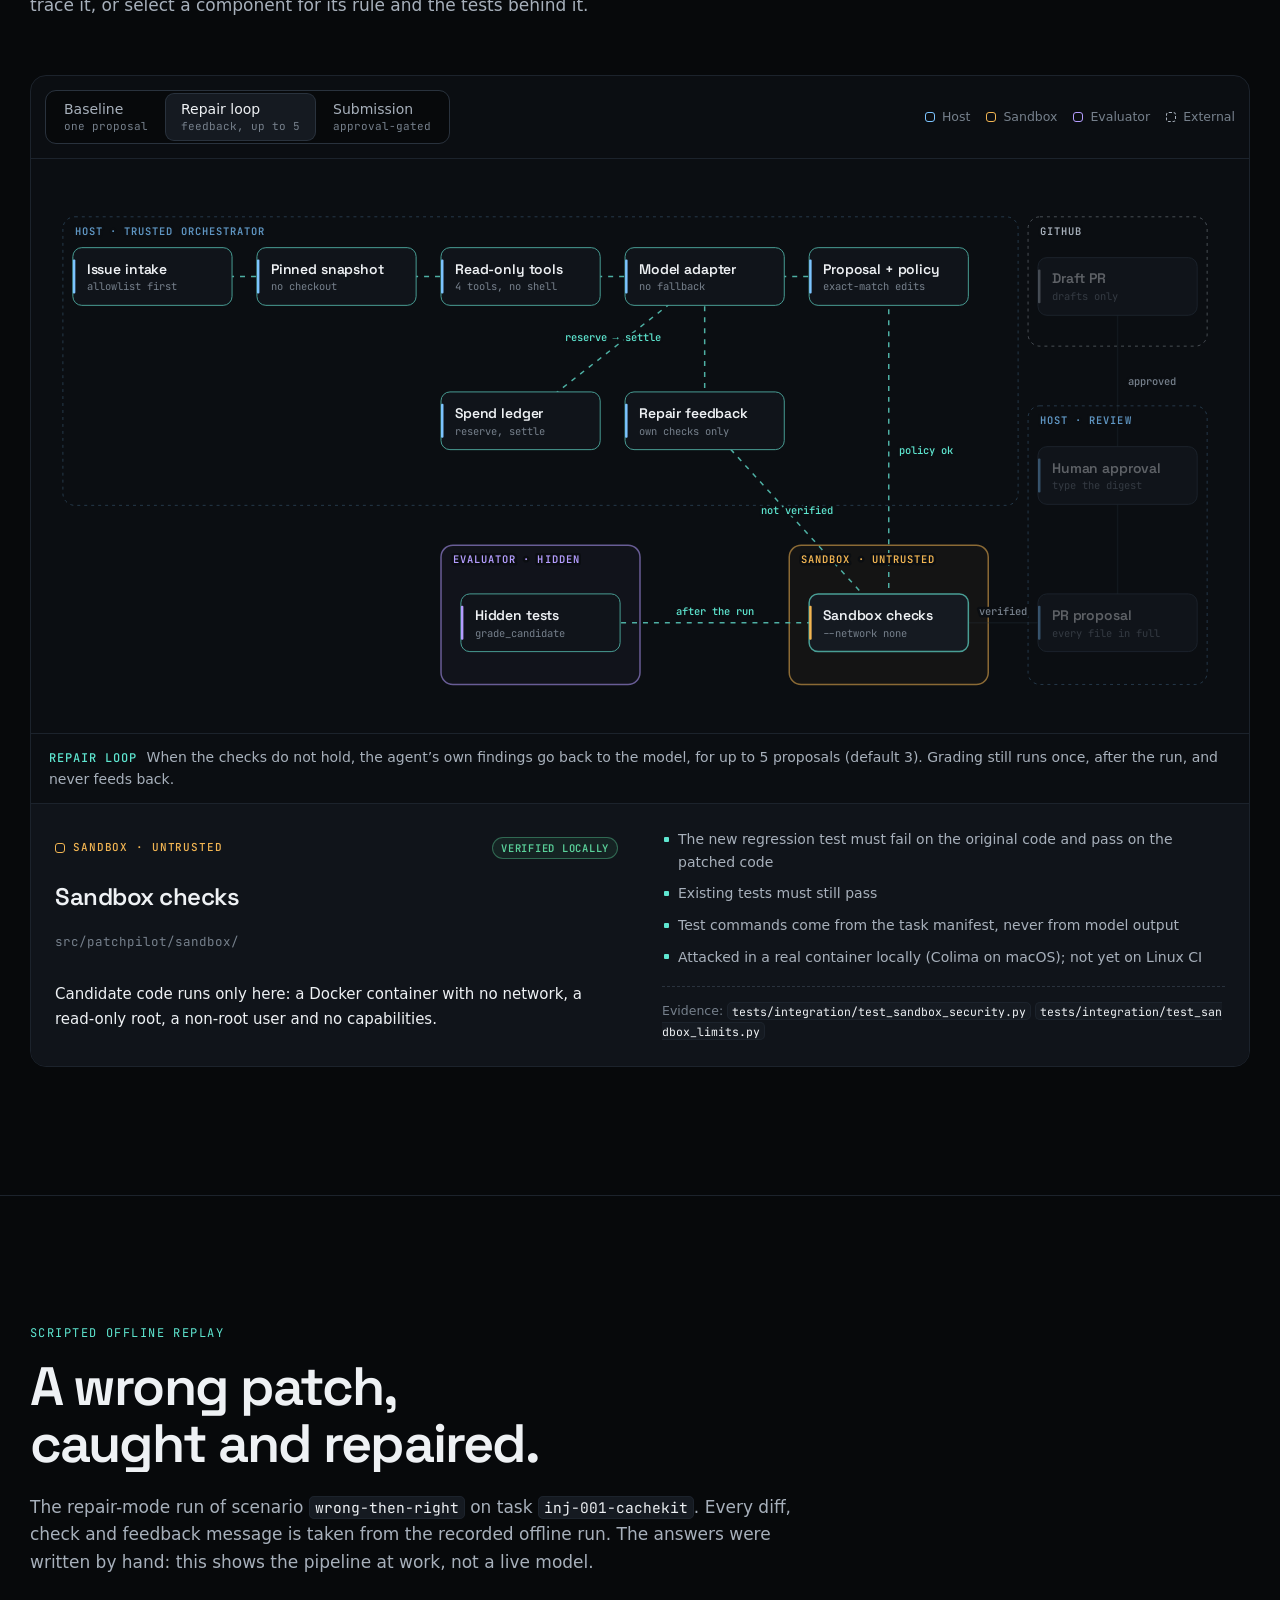
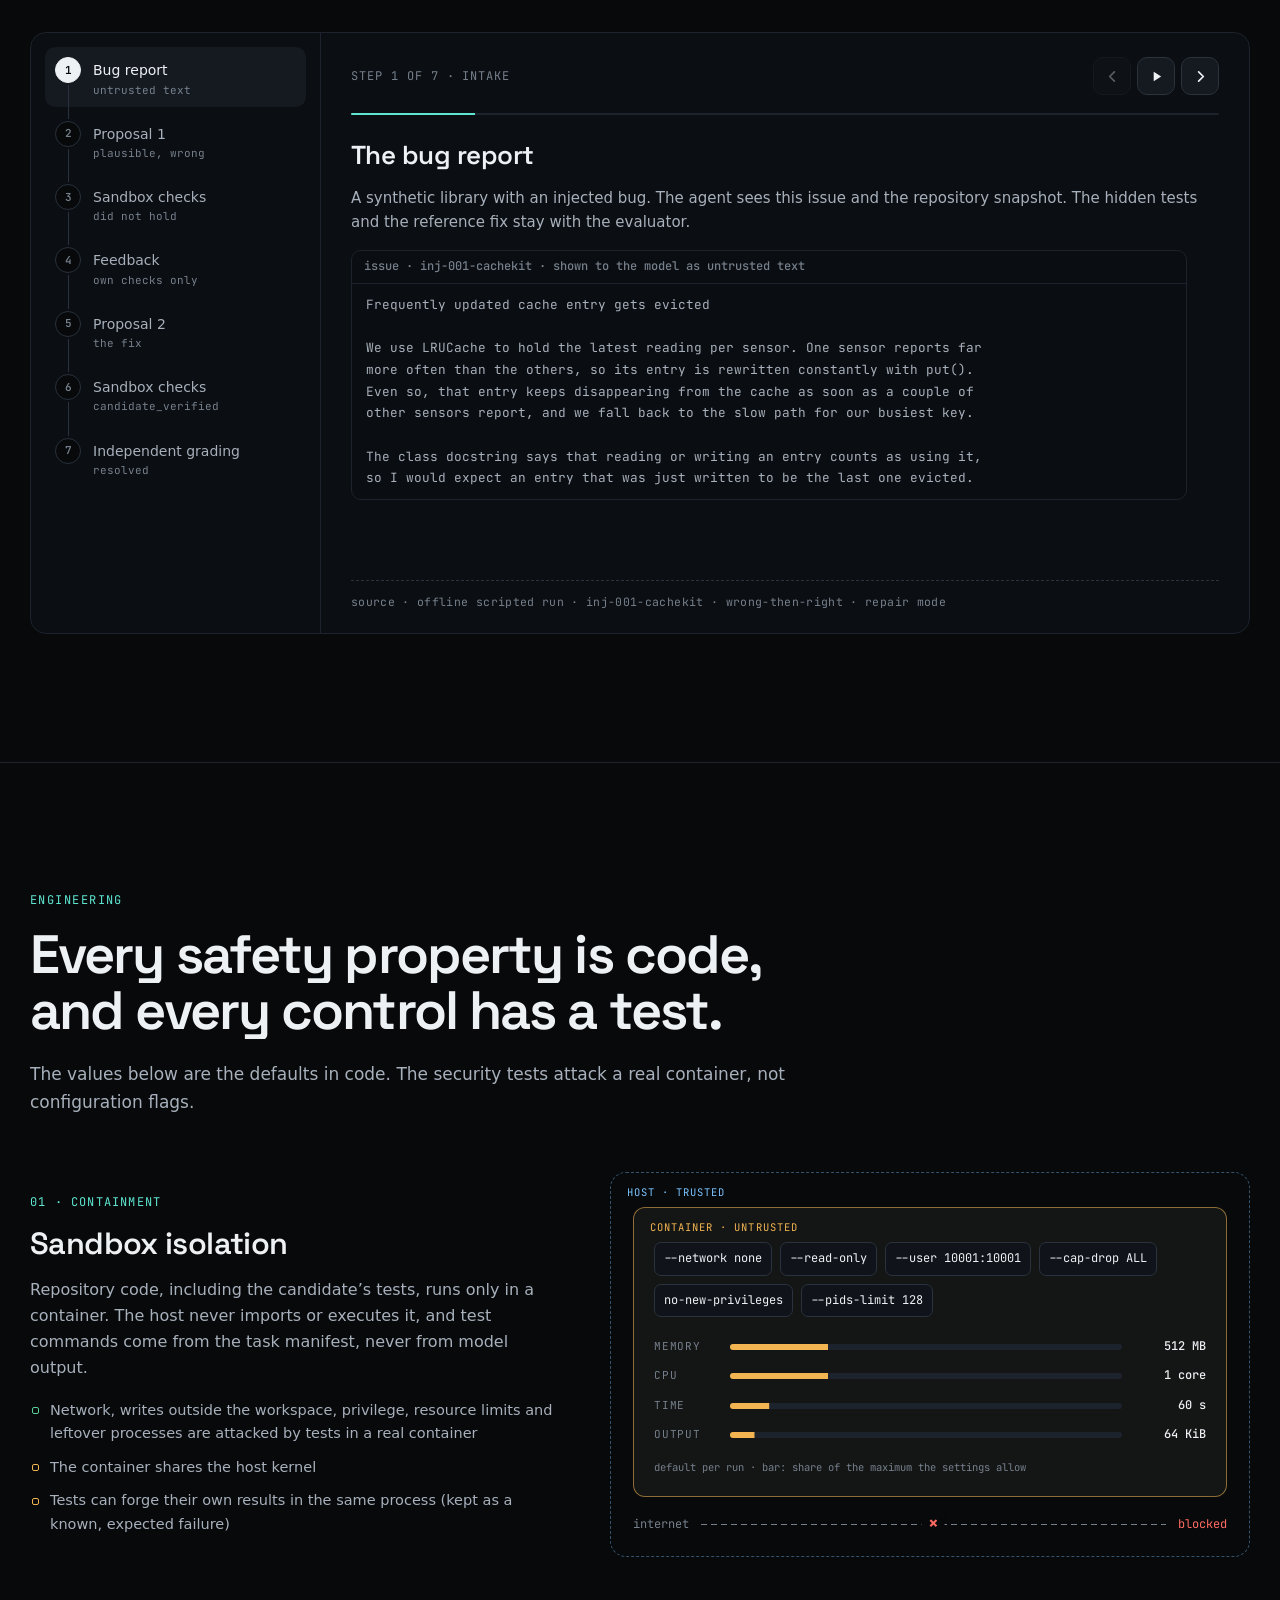
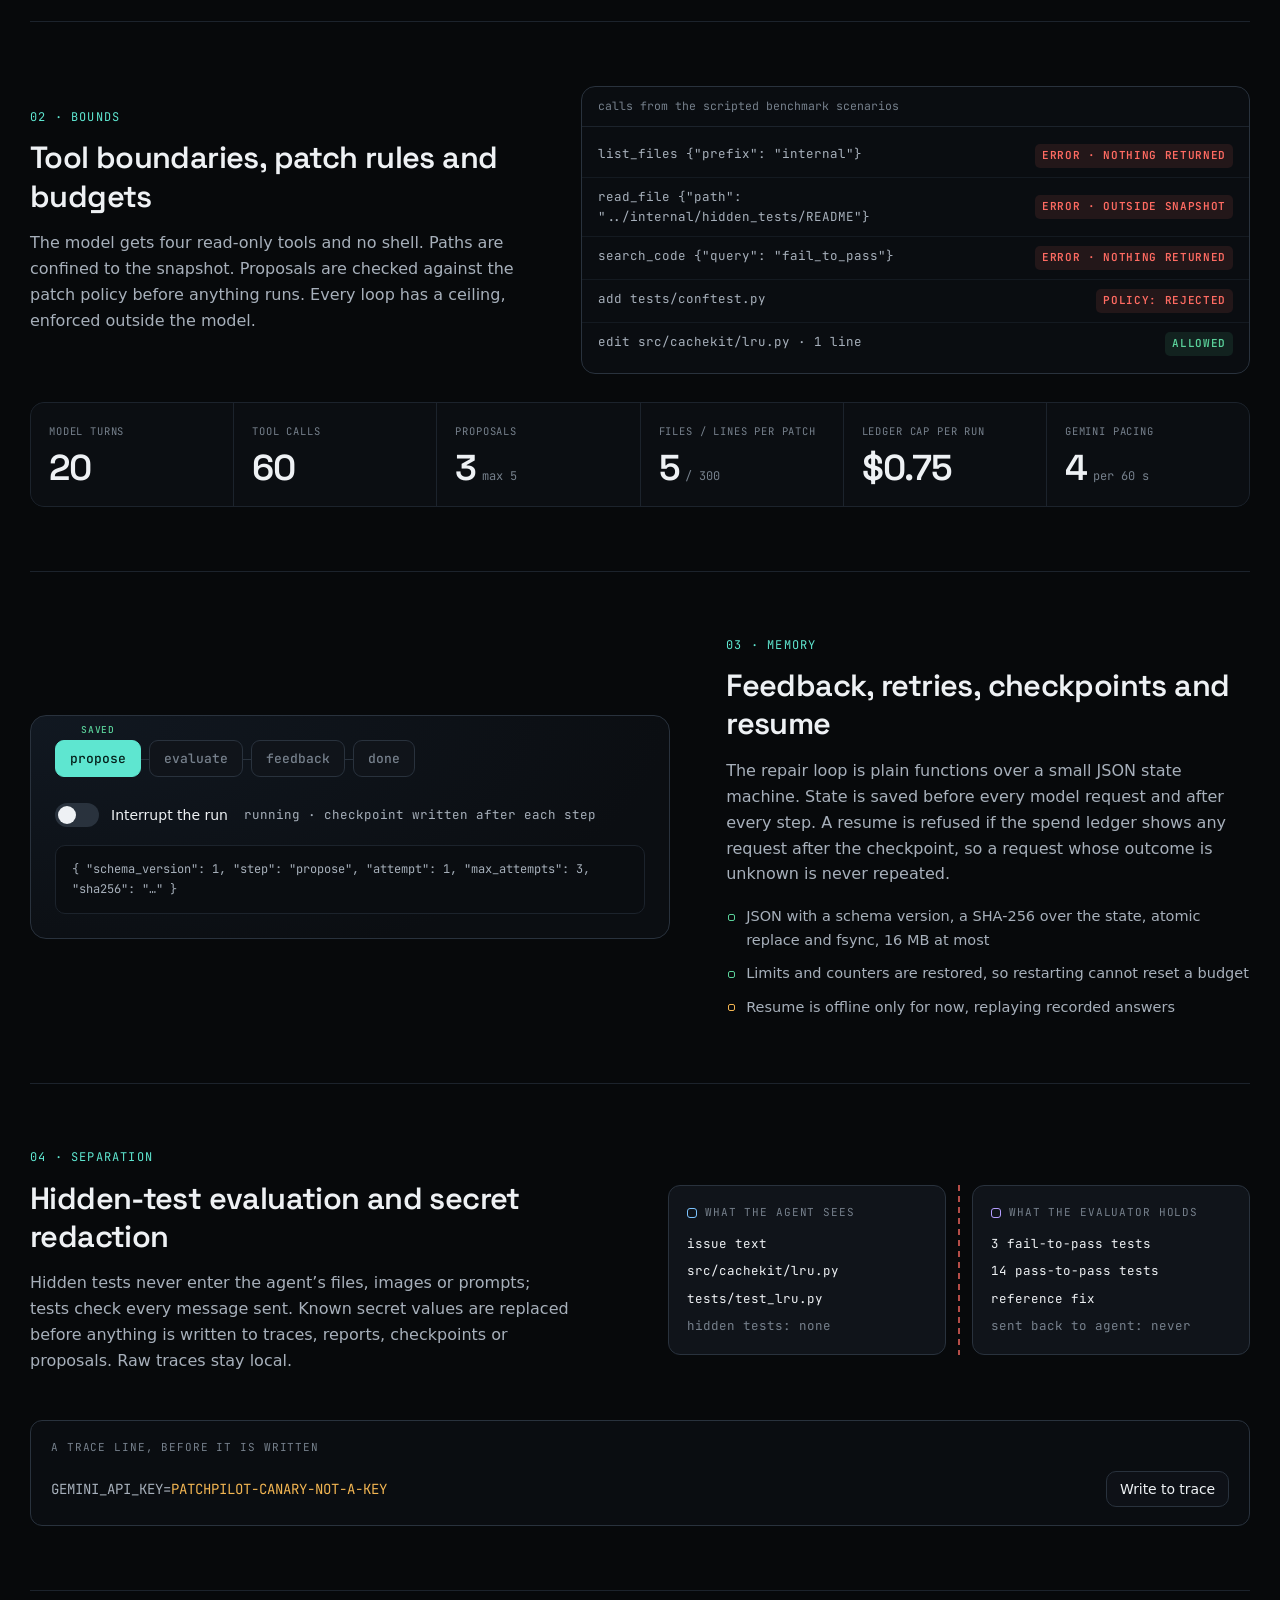
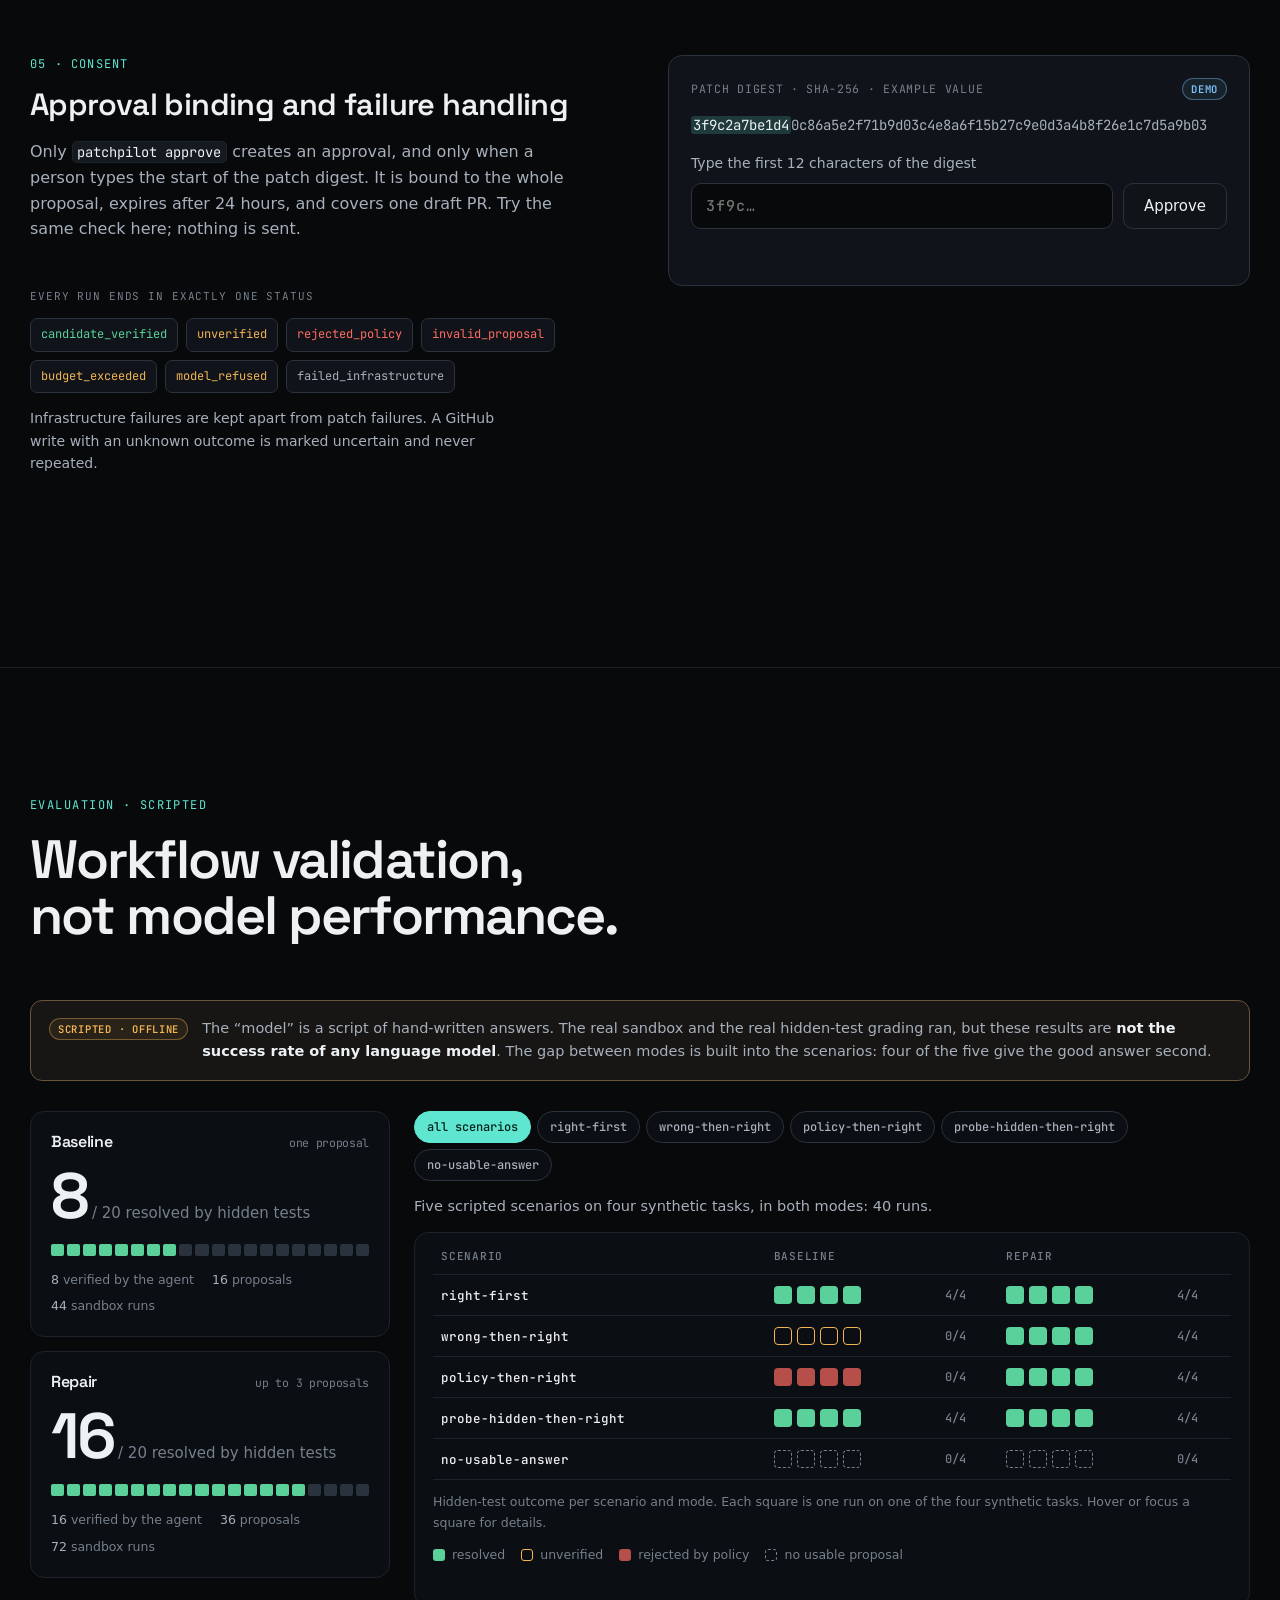
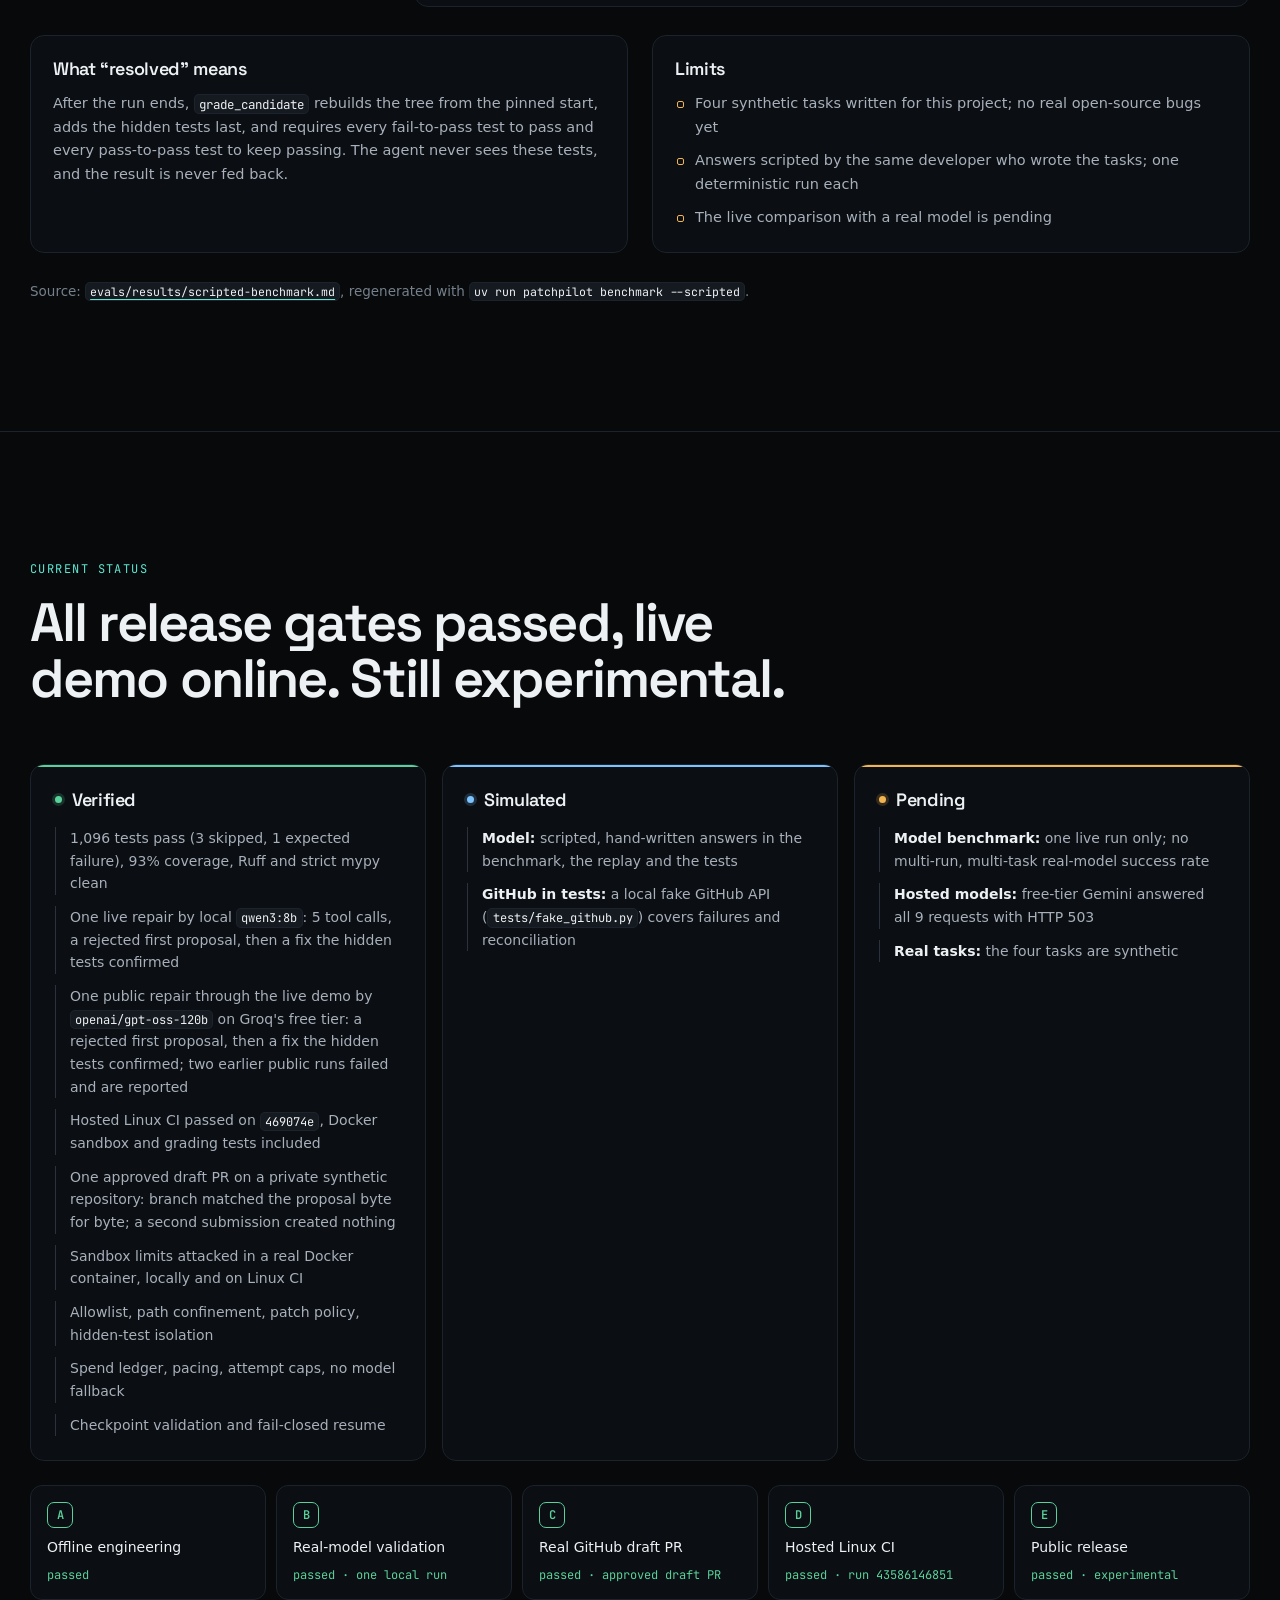
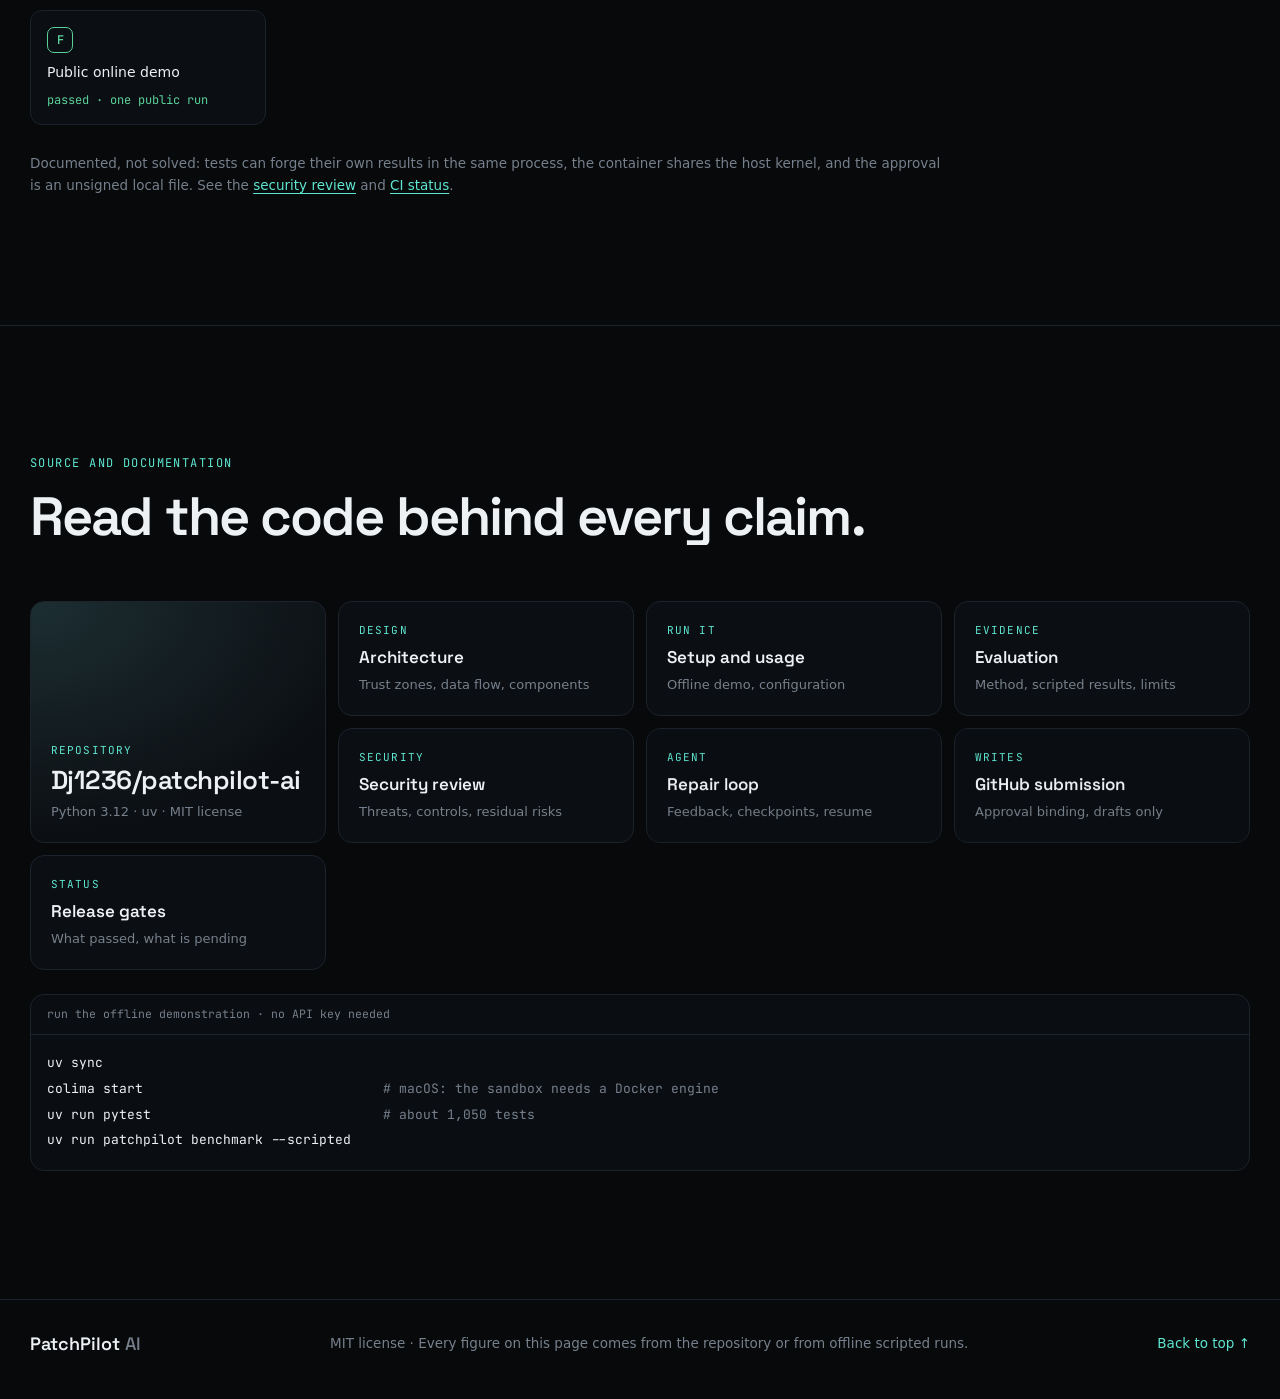
==== commit 4fea998c: "docs: gate F passed, live demo on AWS Free plan with Groq Records all five Groq runs, the failures i" ====
--- a/site/index.html
+++ b/site/index.html
@@ -85,9 +85,10 @@
     <p class="hero-lede">PatchPilot AI is an autonomous repair agent for approved Python repositories. The model only reads and proposes. Allowlists, patch rules, budgets, a locked-down sandbox, hidden-test grading and a human approval gate are enforced in code outside it.</p>
     <div class="cta">
       <a class="btn btn-primary magnetic dir-fill" href="https://github.com/Dj1236/patchpilot-ai" data-cursor="github"><span>View on GitHub</span><span class="arrow" aria-hidden="true">↗</span></a>
+      <a class="btn btn-ghost magnetic dir-fill" href="https://54-252-135-177.sslip.io/" data-cursor="demo"><span>Live demo (access code)</span><span class="arrow" aria-hidden="true">↗</span></a>
       <a class="btn btn-ghost magnetic dir-fill" href="#architecture" data-cursor="explore"><span>Explore the architecture</span><span class="arrow" aria-hidden="true">↓</span></a>
     </div>
-    <p class="hero-status"><span class="dot dot-ok" aria-hidden="true"></span>Built and verified offline <span class="sep" aria-hidden="true">/</span> <span class="dot dot-warn" aria-hidden="true"></span>one real-model repair, local <code>qwen3:8b</code></p>
+    <p class="hero-status"><span class="dot dot-ok" aria-hidden="true"></span>Built and verified offline <span class="sep" aria-hidden="true">/</span> <span class="dot dot-warn" aria-hidden="true"></span>one real-model repair, local <code>qwen3:8b</code> <span class="sep" aria-hidden="true">/</span> one public repair, <code>gpt-oss-120b</code> on Groq</p>
 
     <figure class="evidence" aria-labelledby="evidence-cap">
       <div class="ev-bar-top">
@@ -446,14 +447,15 @@
   <div class="wrap">
     <header class="section-head">
       <p class="label mono" data-scramble>current status</p>
-      <h2 id="status-title" class="split">All five release gates passed. Still experimental.</h2>
+      <h2 id="status-title" class="split">All release gates passed, live demo online. Still experimental.</h2>
     </header>
     <div class="st-grid">
       <article class="st st-ok spot">
         <h3><span class="dot dot-ok" aria-hidden="true"></span>Verified</h3>
         <ul>
-          <li>1,061 tests pass (3 skipped, 1 expected failure), 94% coverage, Ruff and strict mypy clean</li>
+          <li>1,096 tests pass (3 skipped, 1 expected failure), 93% coverage, Ruff and strict mypy clean</li>
           <li>One live repair by local <code>qwen3:8b</code>: 5 tool calls, a rejected first proposal, then a fix the hidden tests confirmed</li>
+          <li>One public repair through the live demo by <code>openai/gpt-oss-120b</code> on Groq's free tier: a rejected first proposal, then a fix the hidden tests confirmed; two earlier public runs failed and are reported</li>
           <li>Hosted Linux CI passed on <code>469074e</code>, Docker sandbox and grading tests included</li>
           <li>One approved draft PR on a private synthetic repository: branch matched the proposal byte for byte; a second submission created nothing</li>
           <li>Sandbox limits attacked in a real Docker container, locally and on Linux CI</li>
@@ -484,6 +486,7 @@
       <li class="g-ok"><b>C</b><span>Real GitHub draft PR</span><em>passed · approved draft PR</em></li>
       <li class="g-ok"><b>D</b><span>Hosted Linux CI</span><em>passed · run 43586146851</em></li>
       <li class="g-ok"><b>E</b><span>Public release</span><em>passed · experimental</em></li>
+      <li class="g-ok"><b>F</b><span>Public online demo</span><em>passed · one public run</em></li>
     </ol>
     <p class="fine">Documented, not solved: tests can forge their own results in the same process, the container shares the host kernel, and the approval is an unsigned local file. See the <a href="https://github.com/Dj1236/patchpilot-ai/blob/main/docs/security-review.md">security review</a> and <a href="https://github.com/Dj1236/patchpilot-ai/blob/main/docs/ci-status.md">CI status</a>.</p>
   </div>
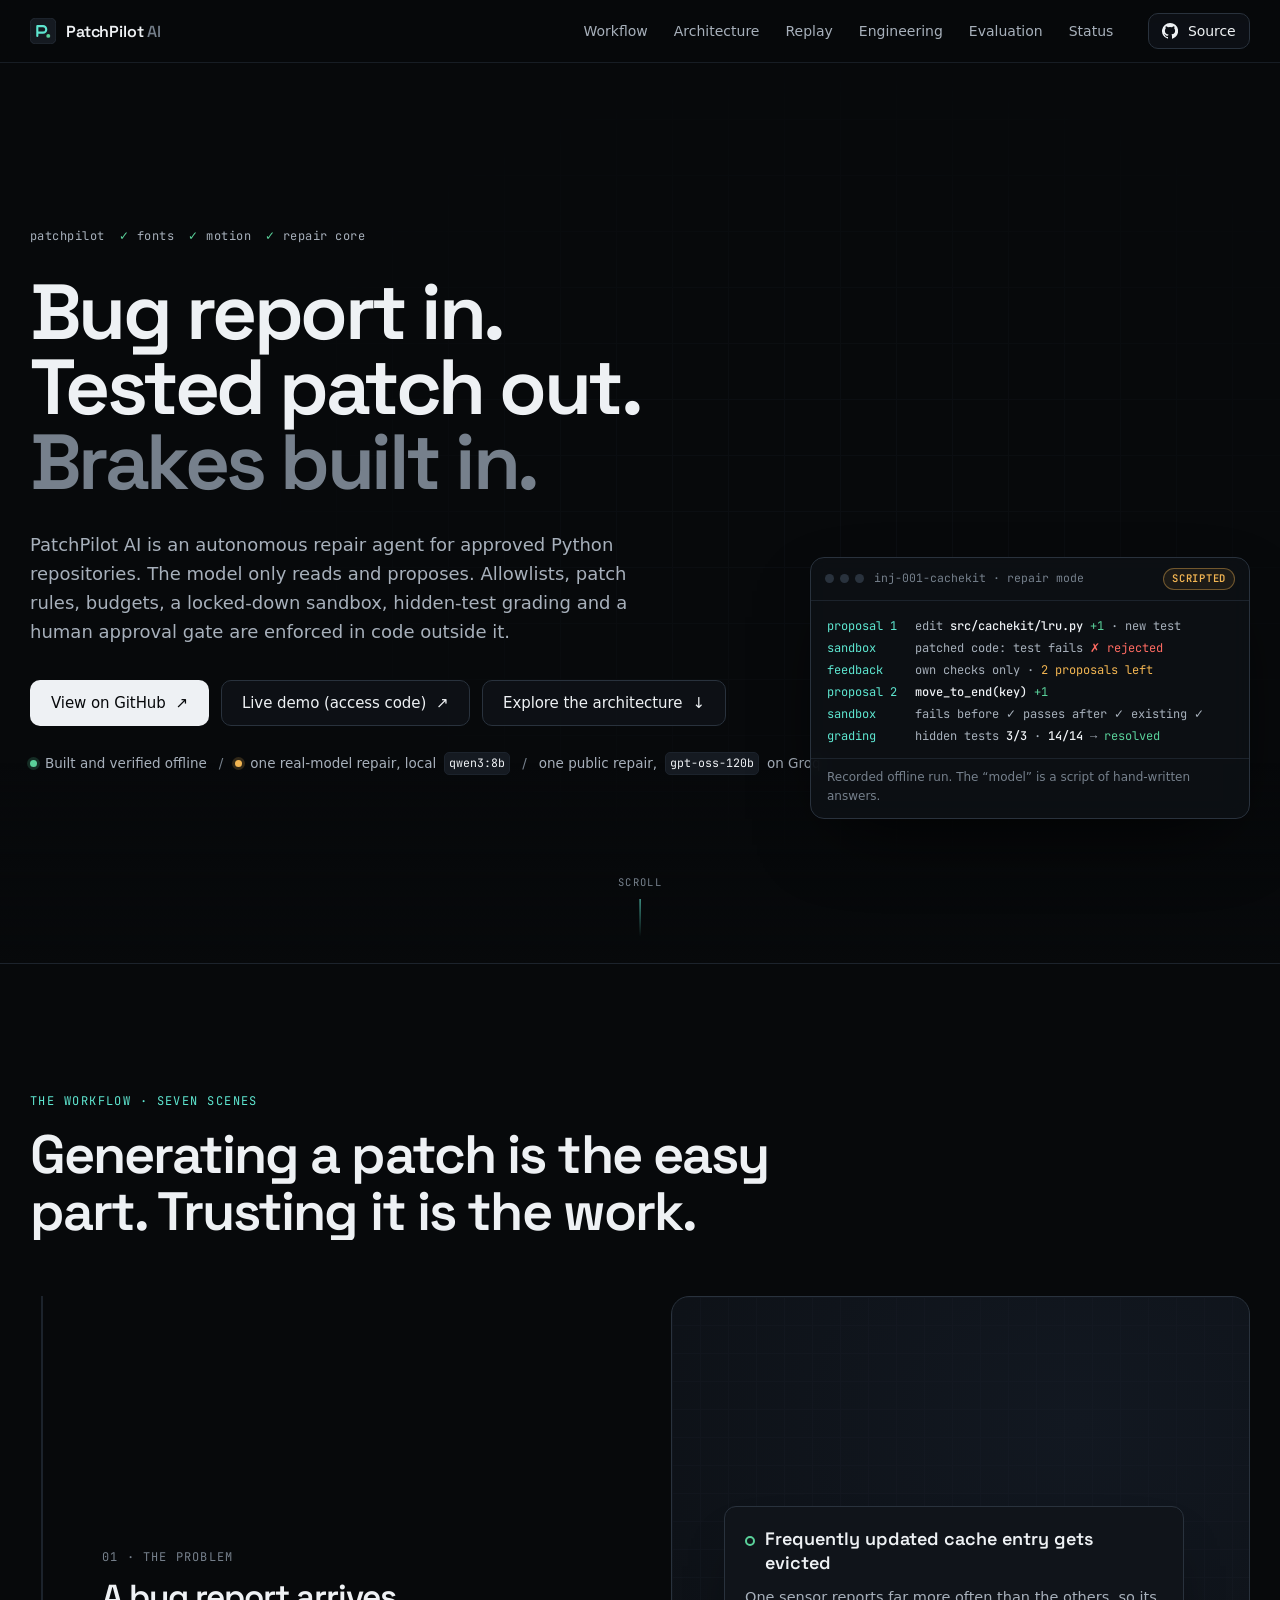
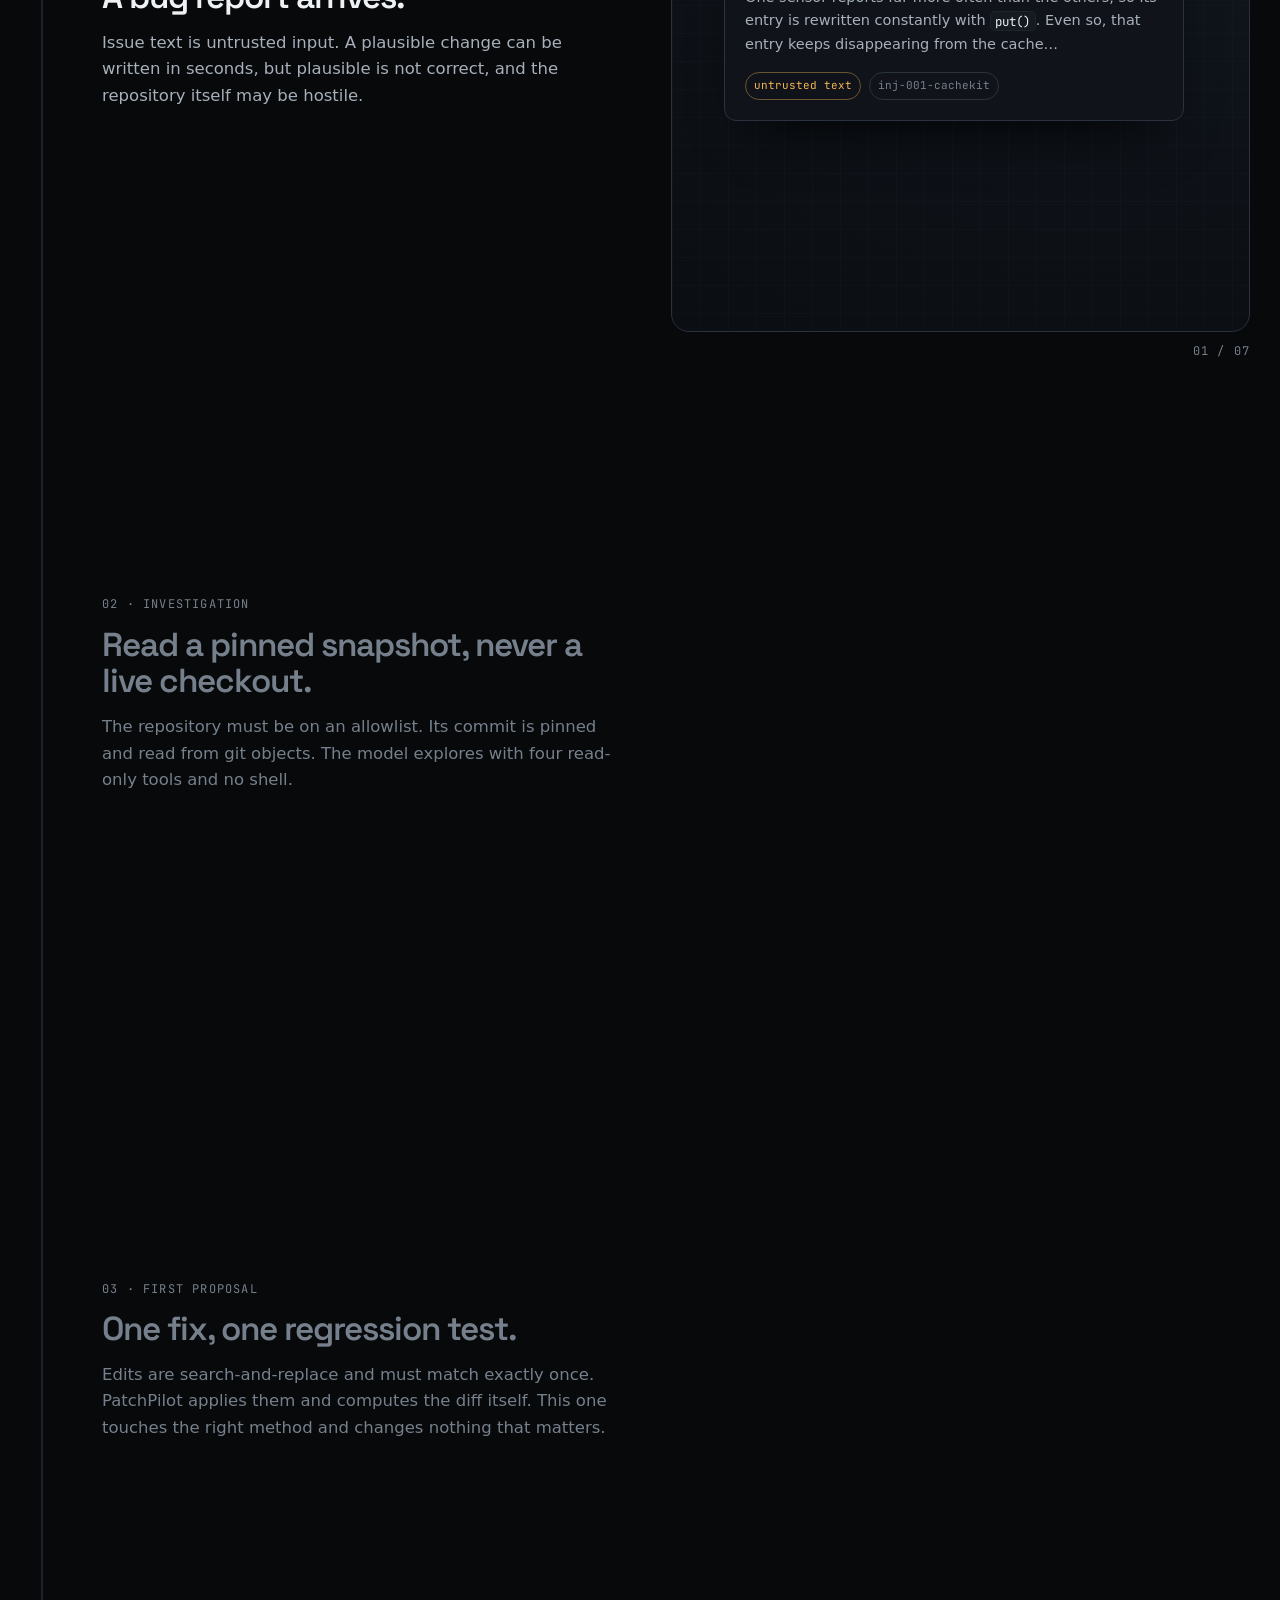
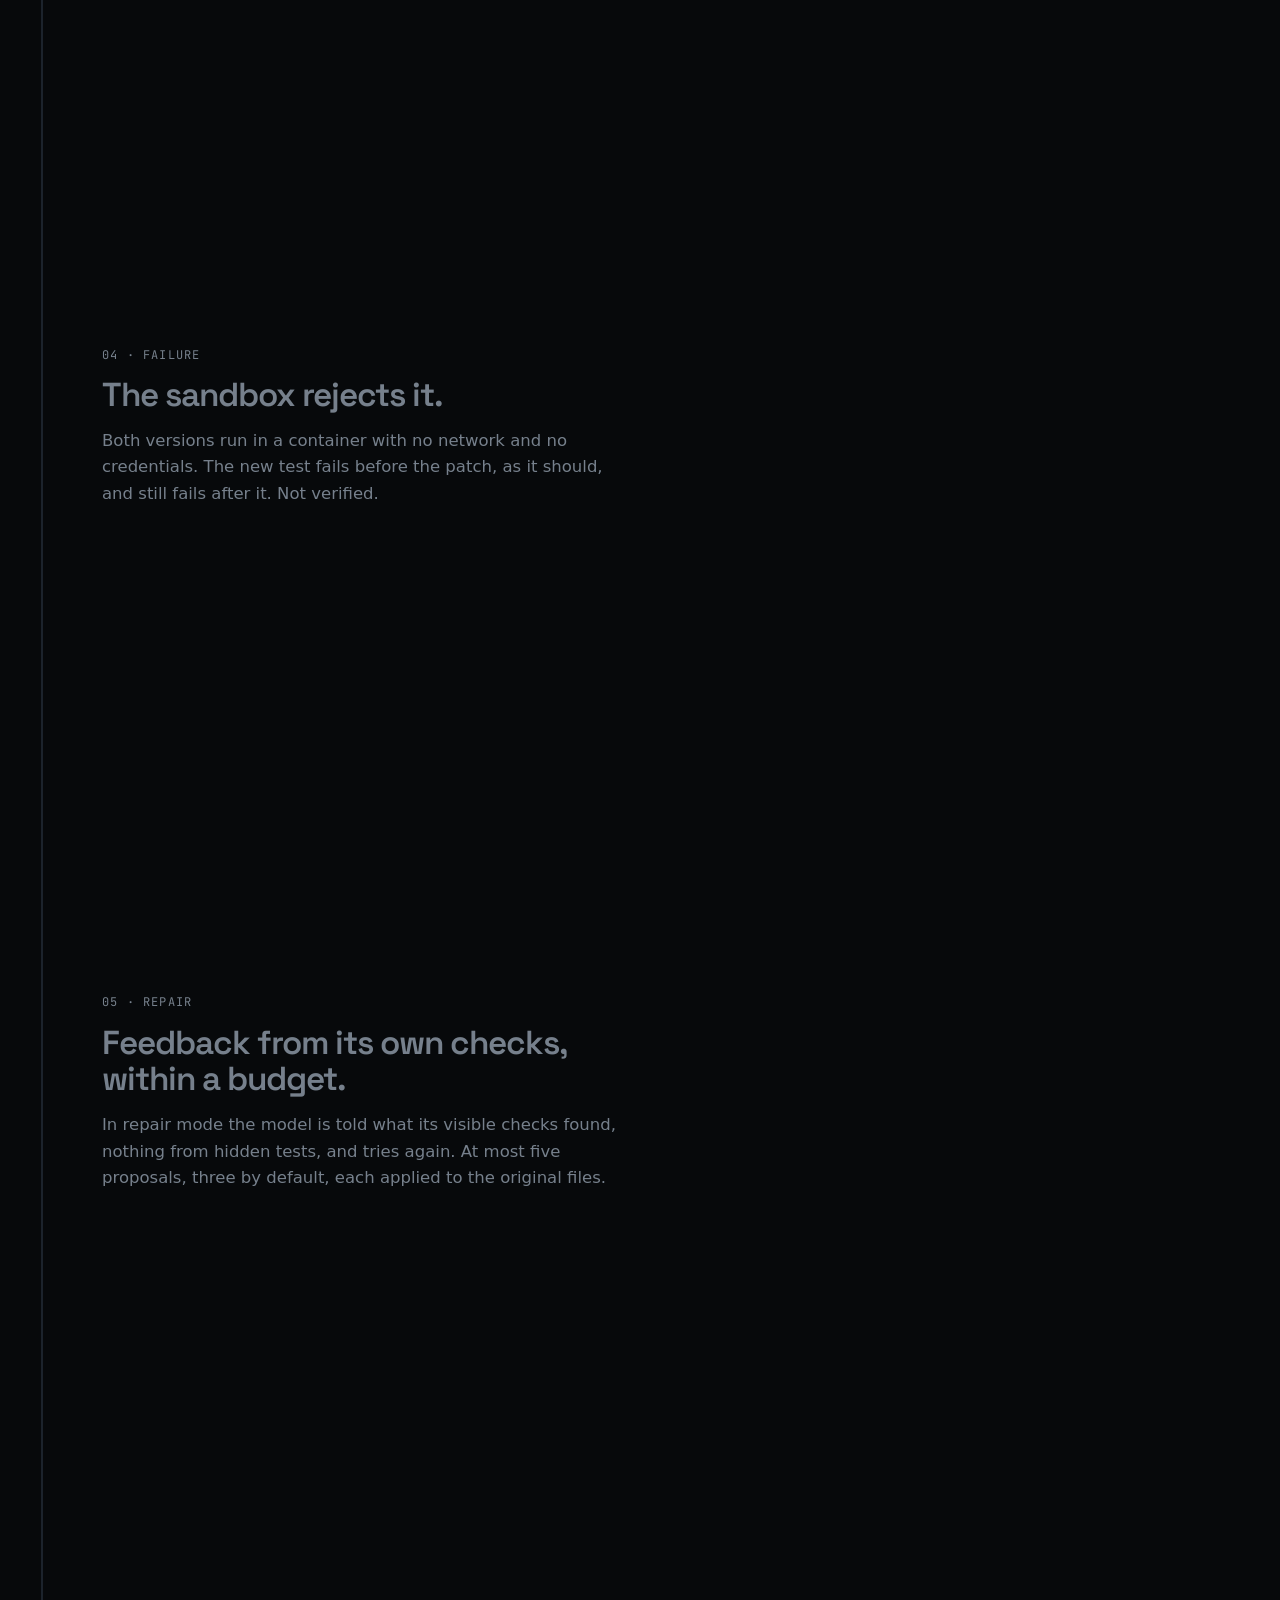
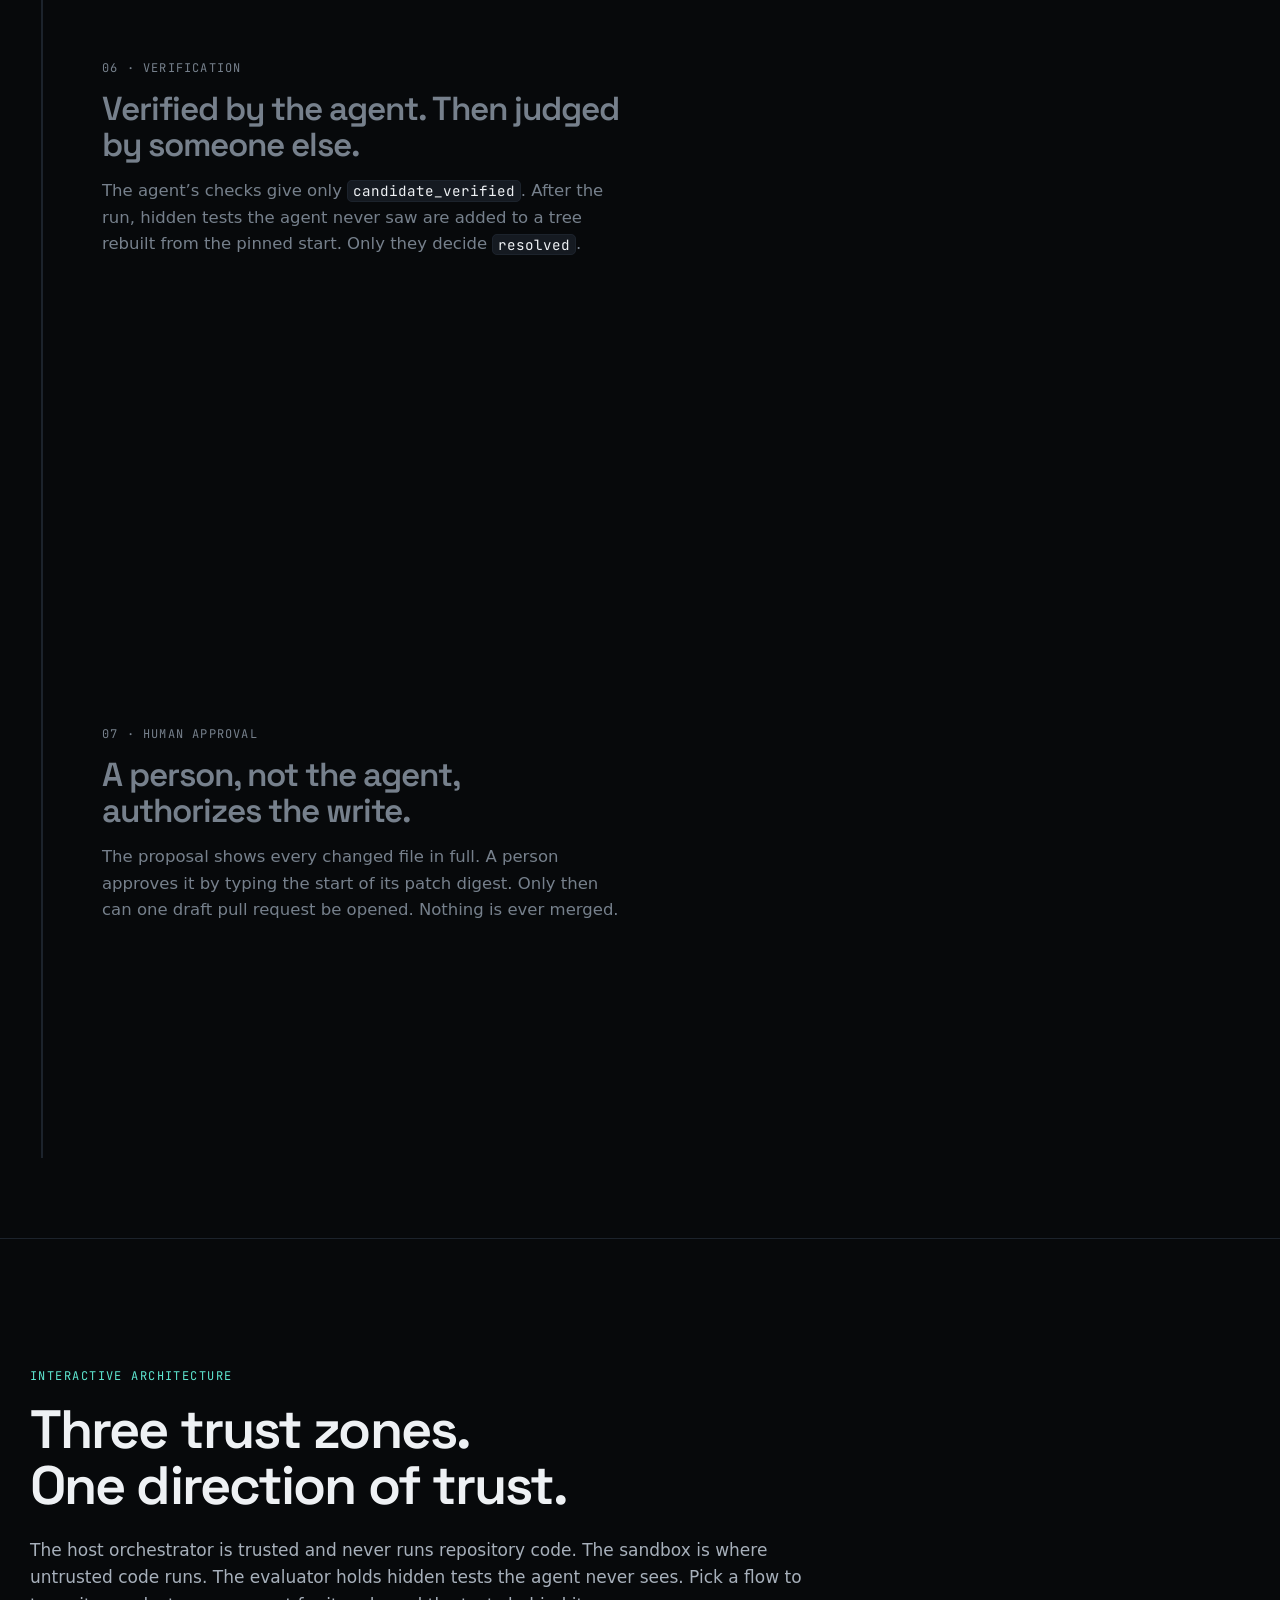
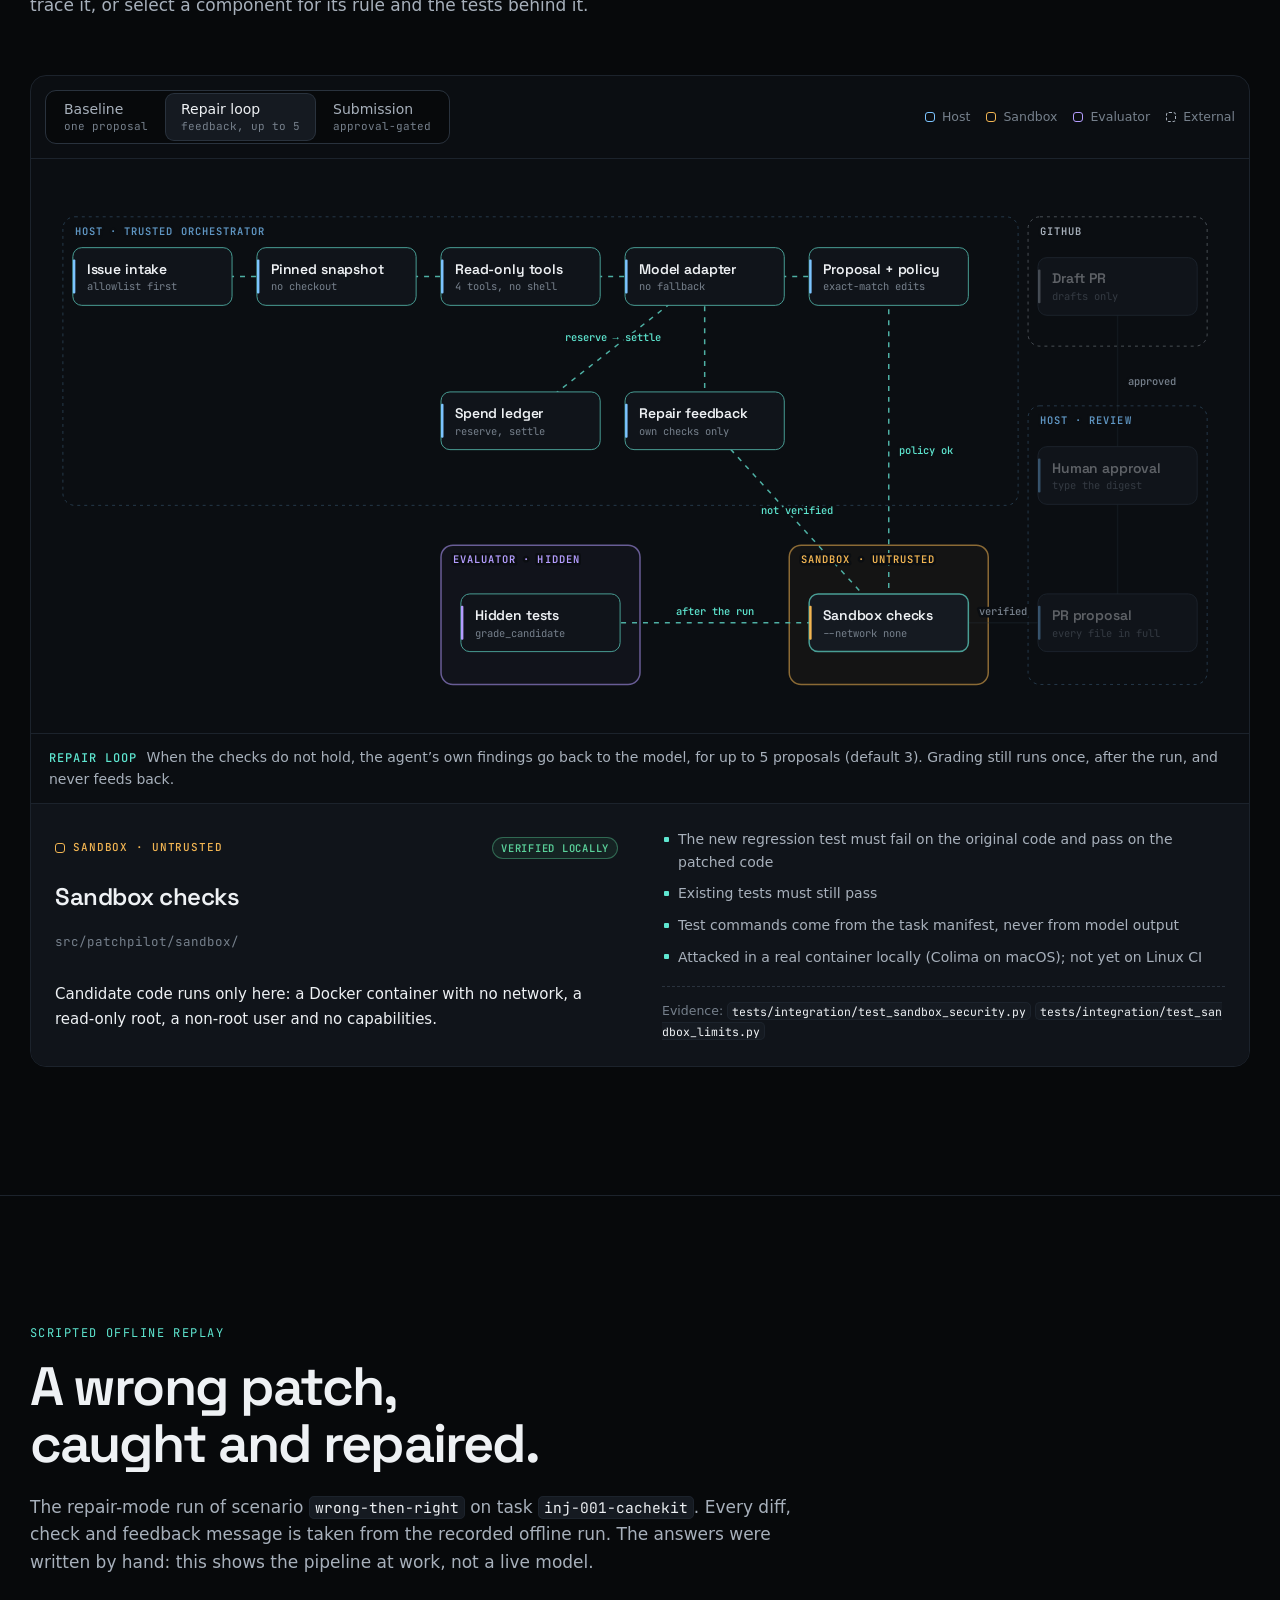
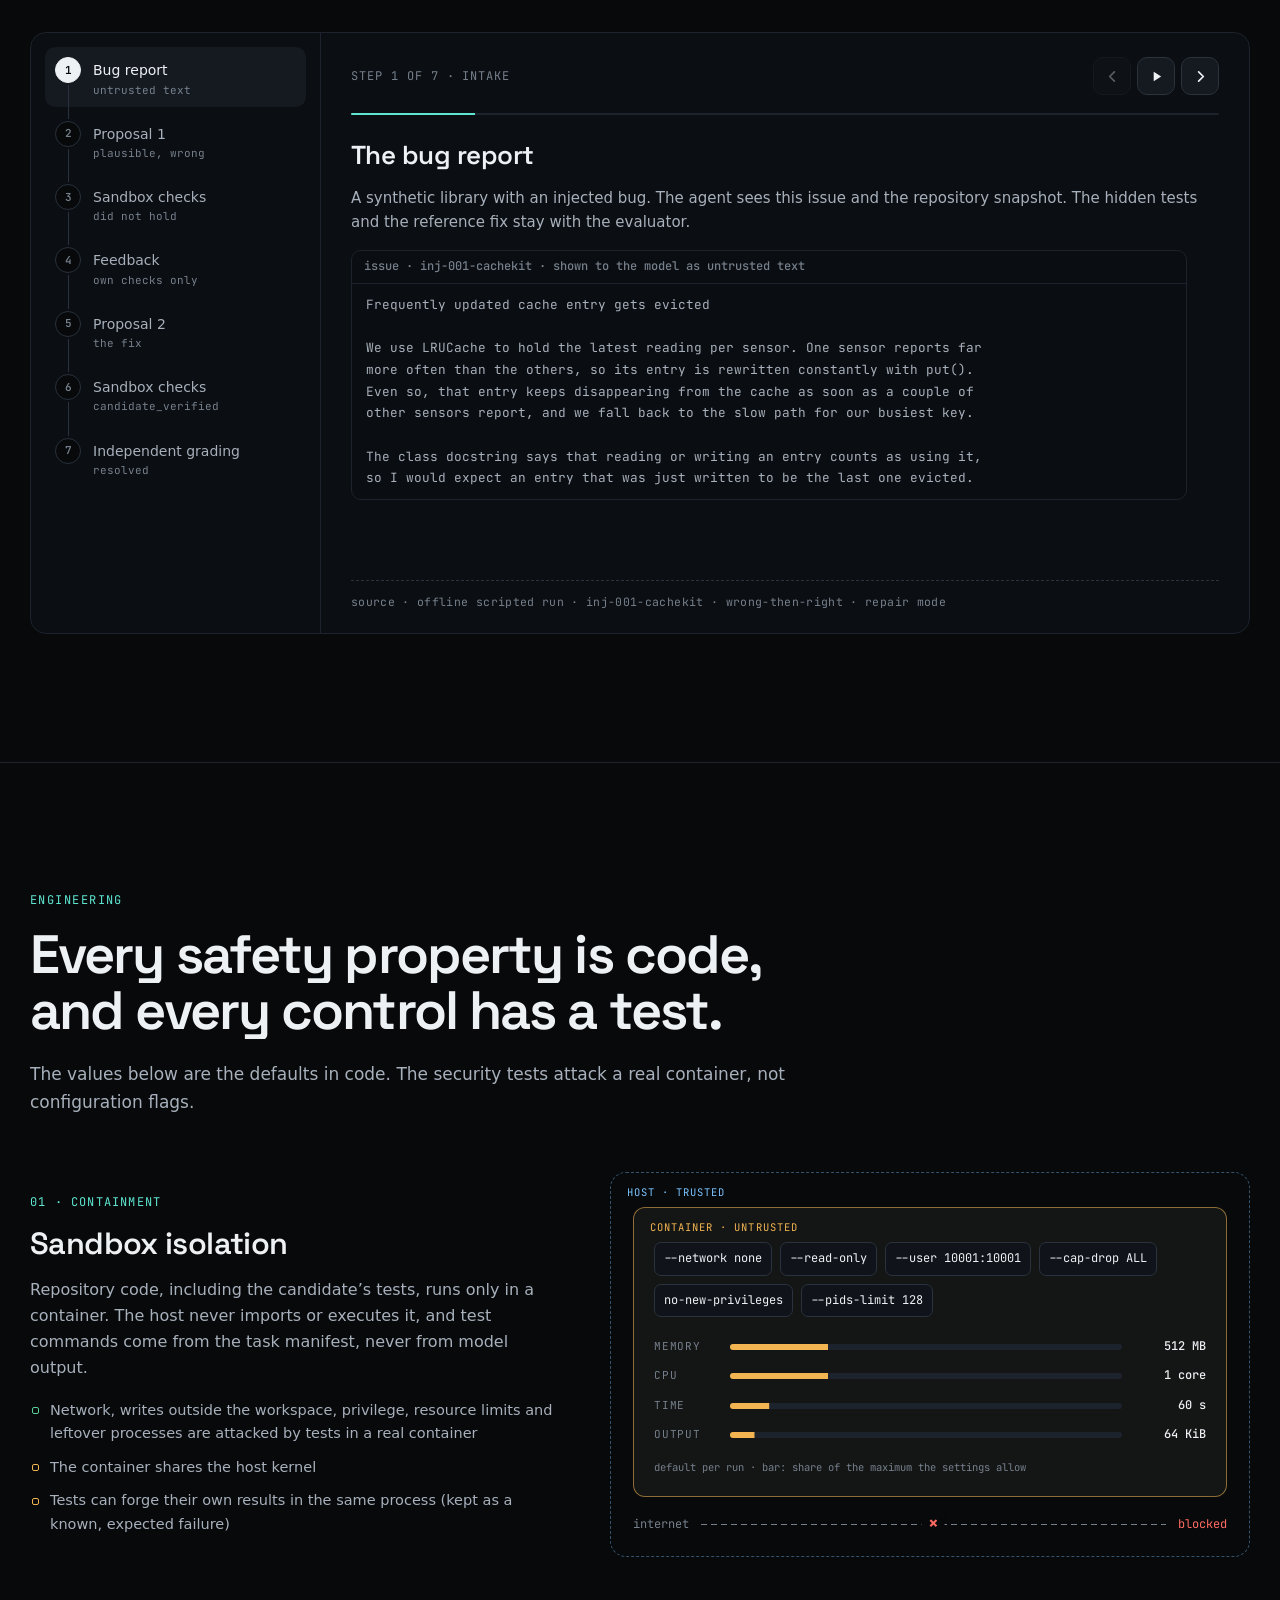
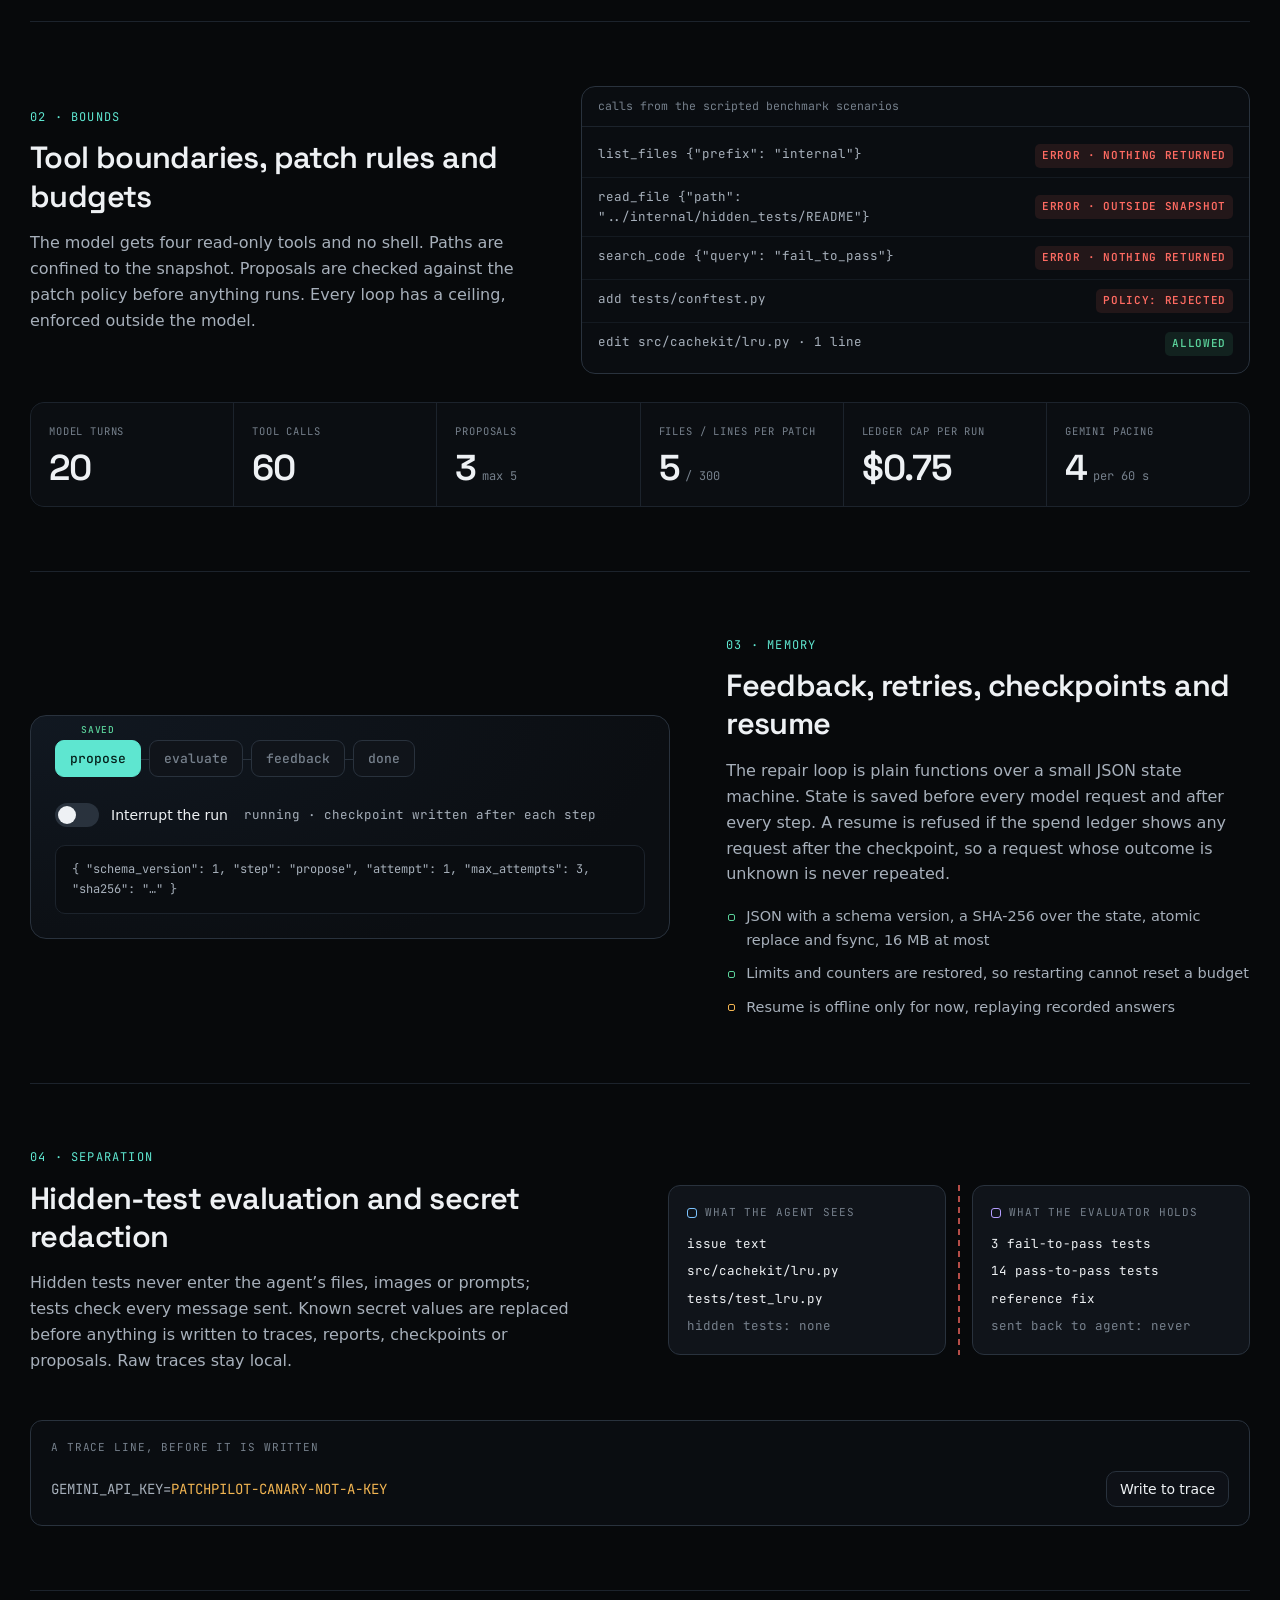
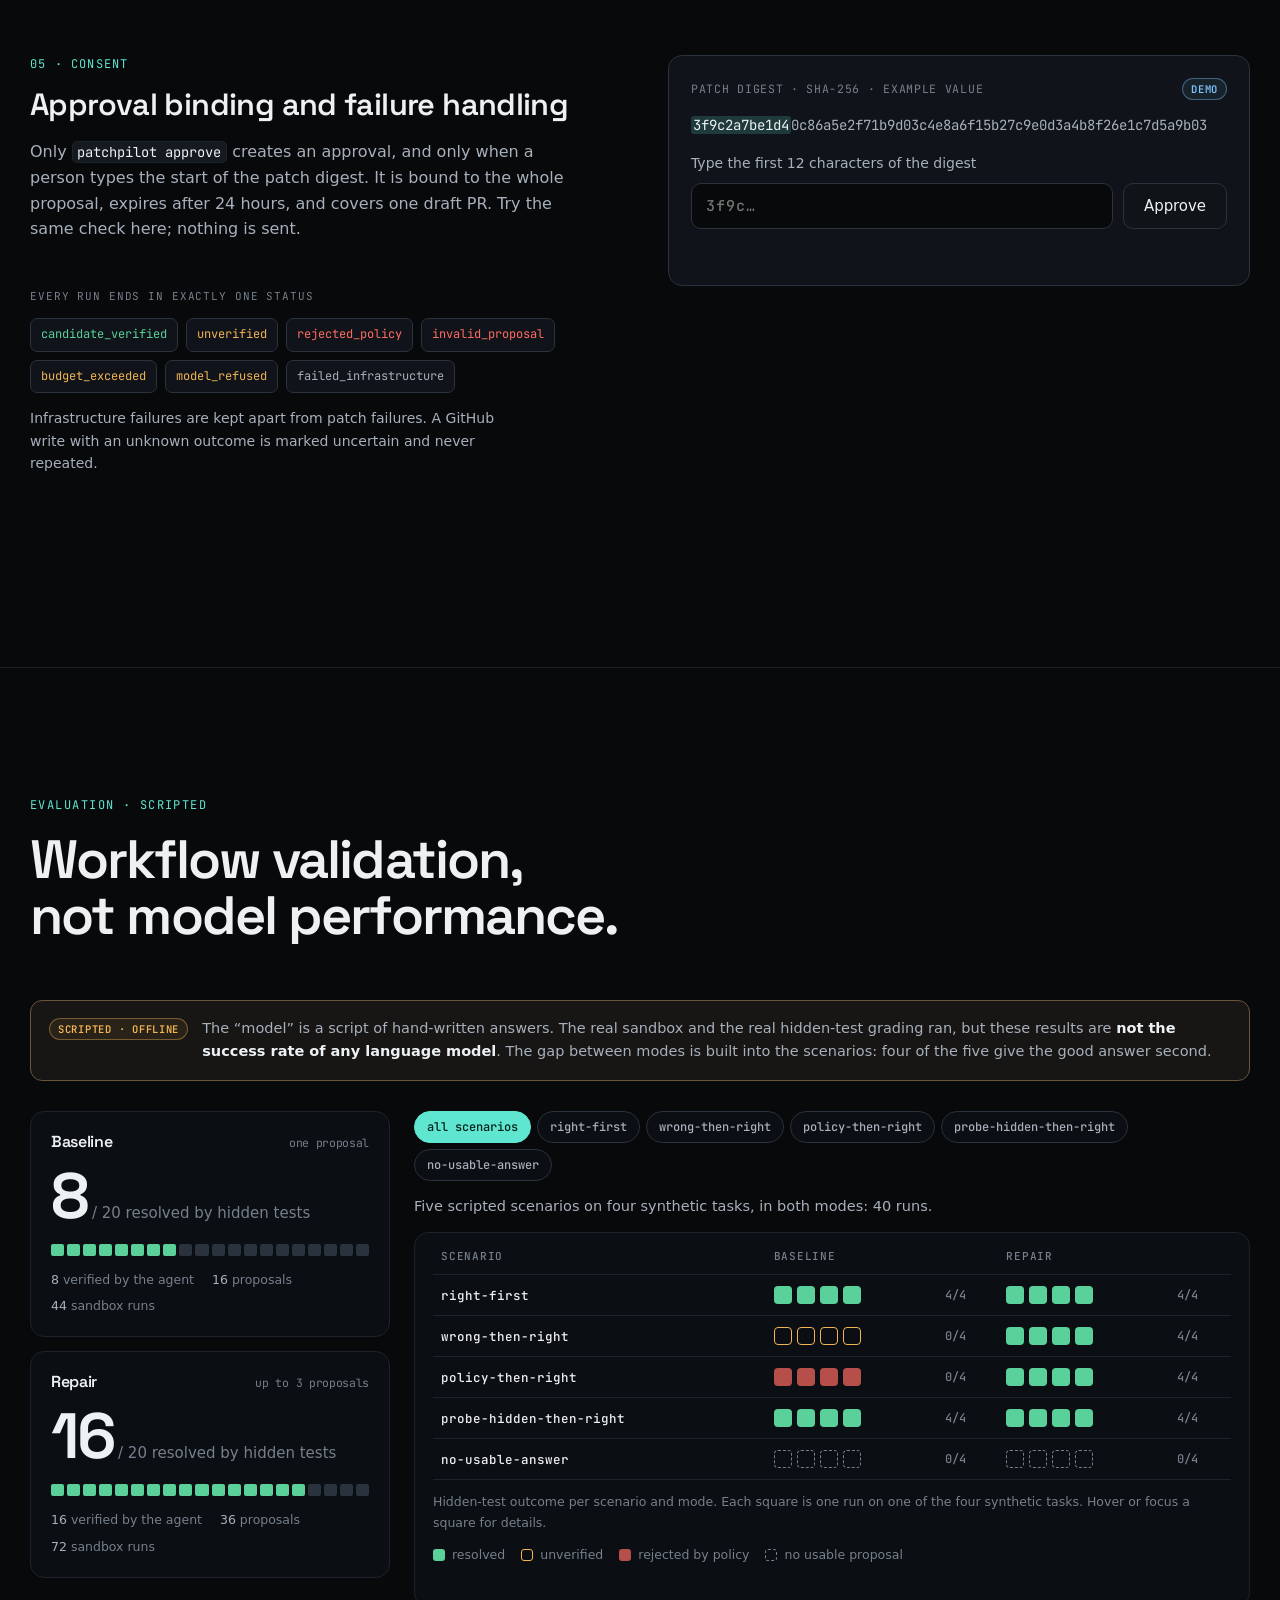
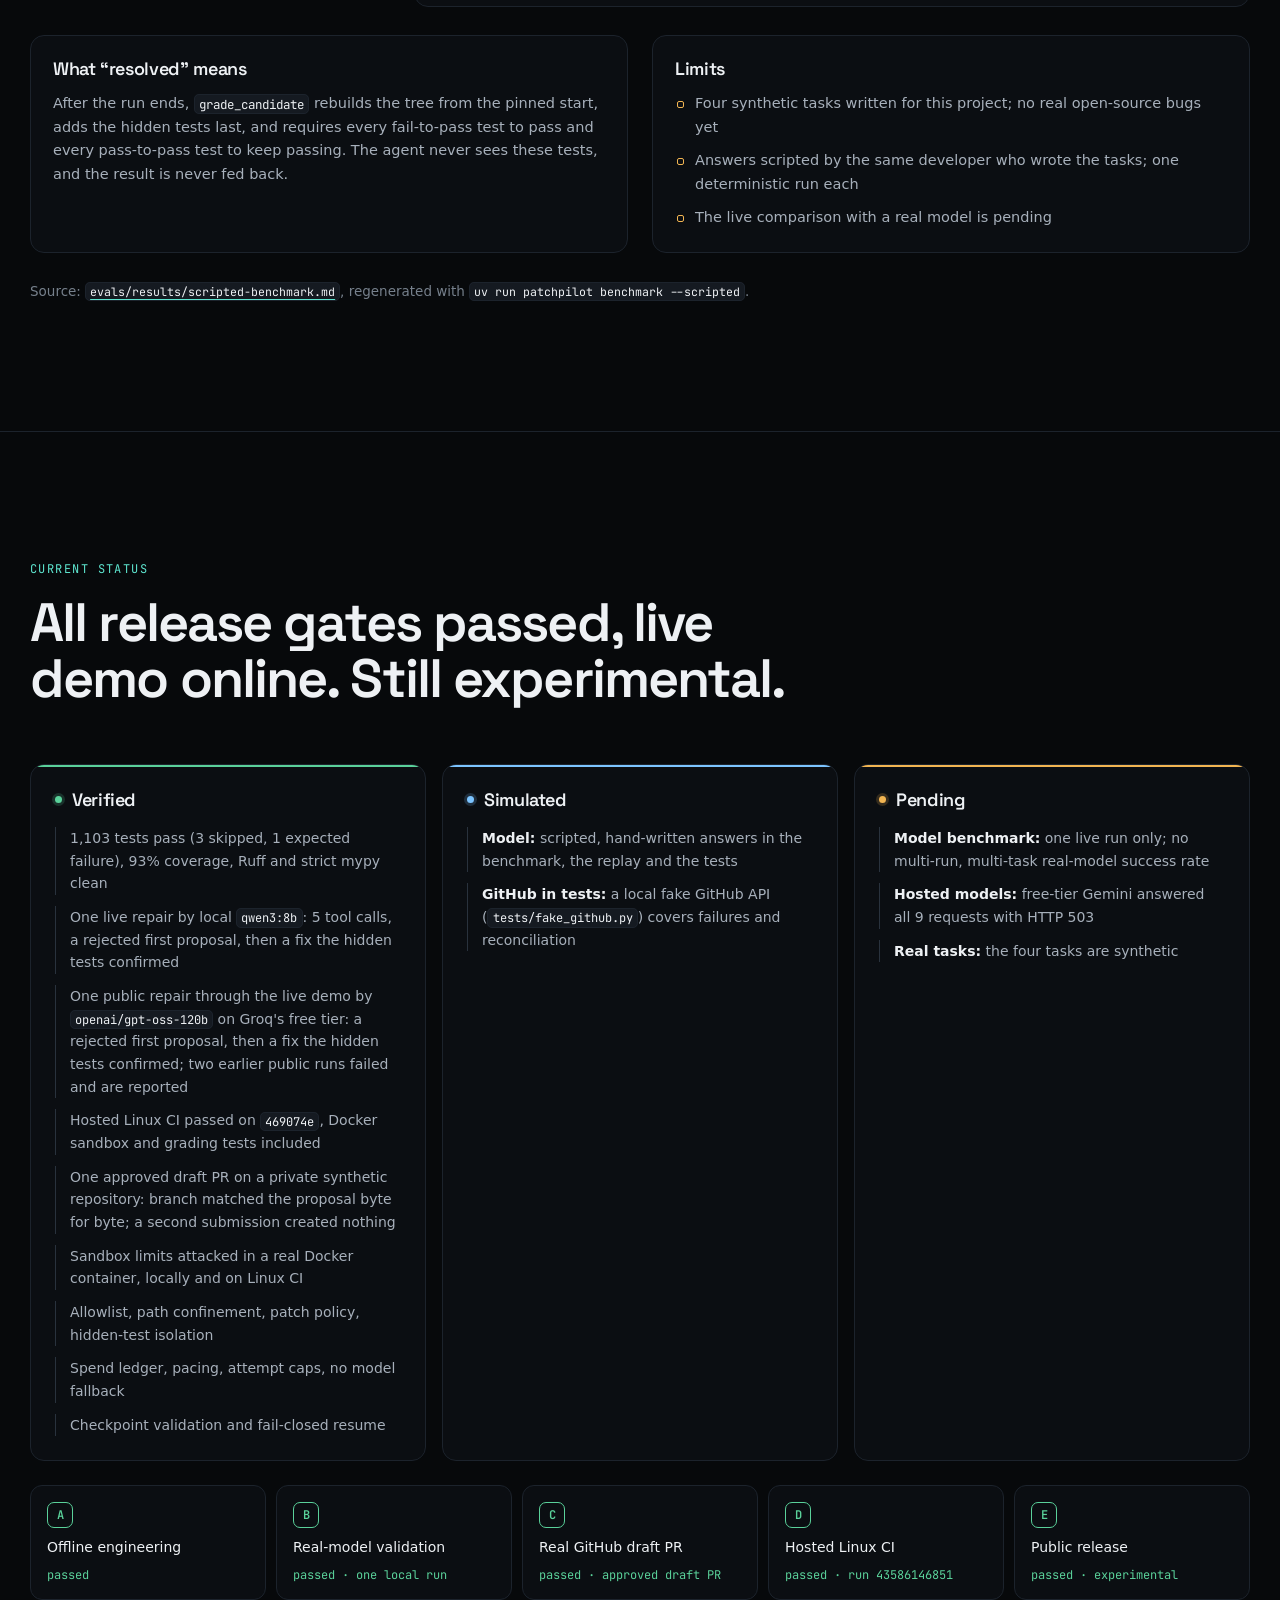
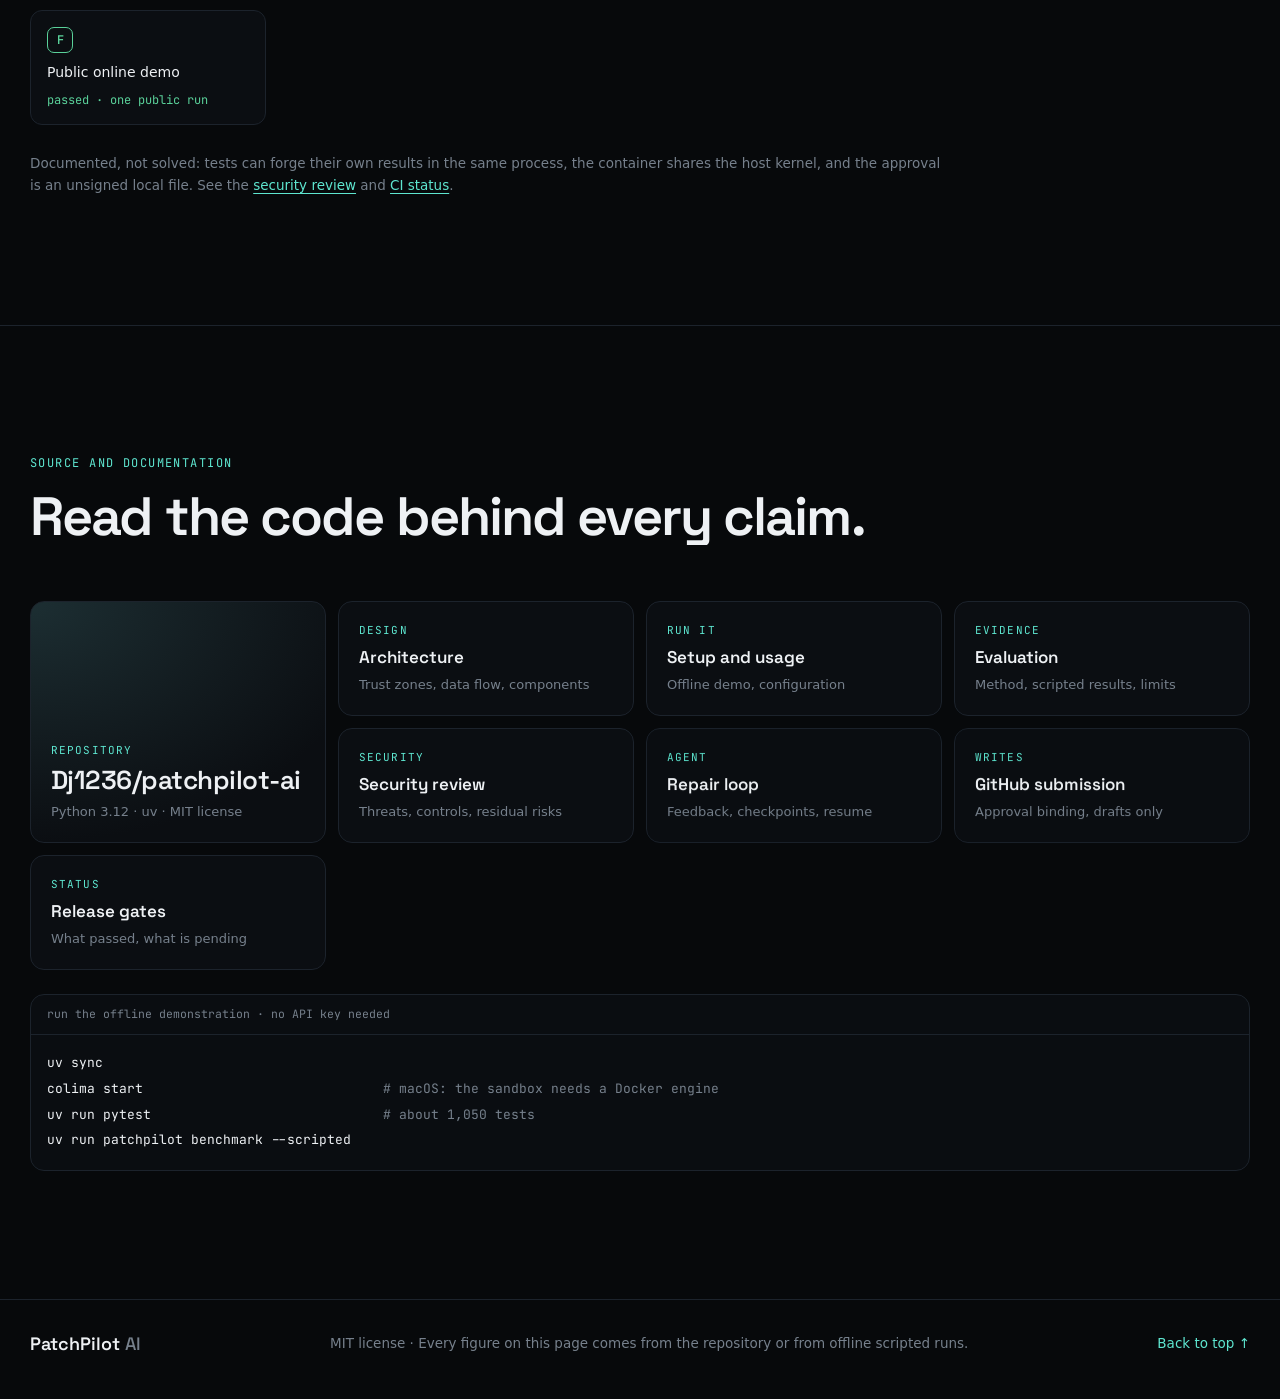
==== commit 2e39b85d: "feat(demo): clearer live demo and final documentation pass Demo page (same design, no external scrip" ====
--- a/site/index.html
+++ b/site/index.html
@@ -453,7 +453,7 @@
       <article class="st st-ok spot">
         <h3><span class="dot dot-ok" aria-hidden="true"></span>Verified</h3>
         <ul>
-          <li>1,096 tests pass (3 skipped, 1 expected failure), 93% coverage, Ruff and strict mypy clean</li>
+          <li>1,103 tests pass (3 skipped, 1 expected failure), 93% coverage, Ruff and strict mypy clean</li>
           <li>One live repair by local <code>qwen3:8b</code>: 5 tool calls, a rejected first proposal, then a fix the hidden tests confirmed</li>
           <li>One public repair through the live demo by <code>openai/gpt-oss-120b</code> on Groq's free tier: a rejected first proposal, then a fix the hidden tests confirmed; two earlier public runs failed and are reported</li>
           <li>Hosted Linux CI passed on <code>469074e</code>, Docker sandbox and grading tests included</li>
